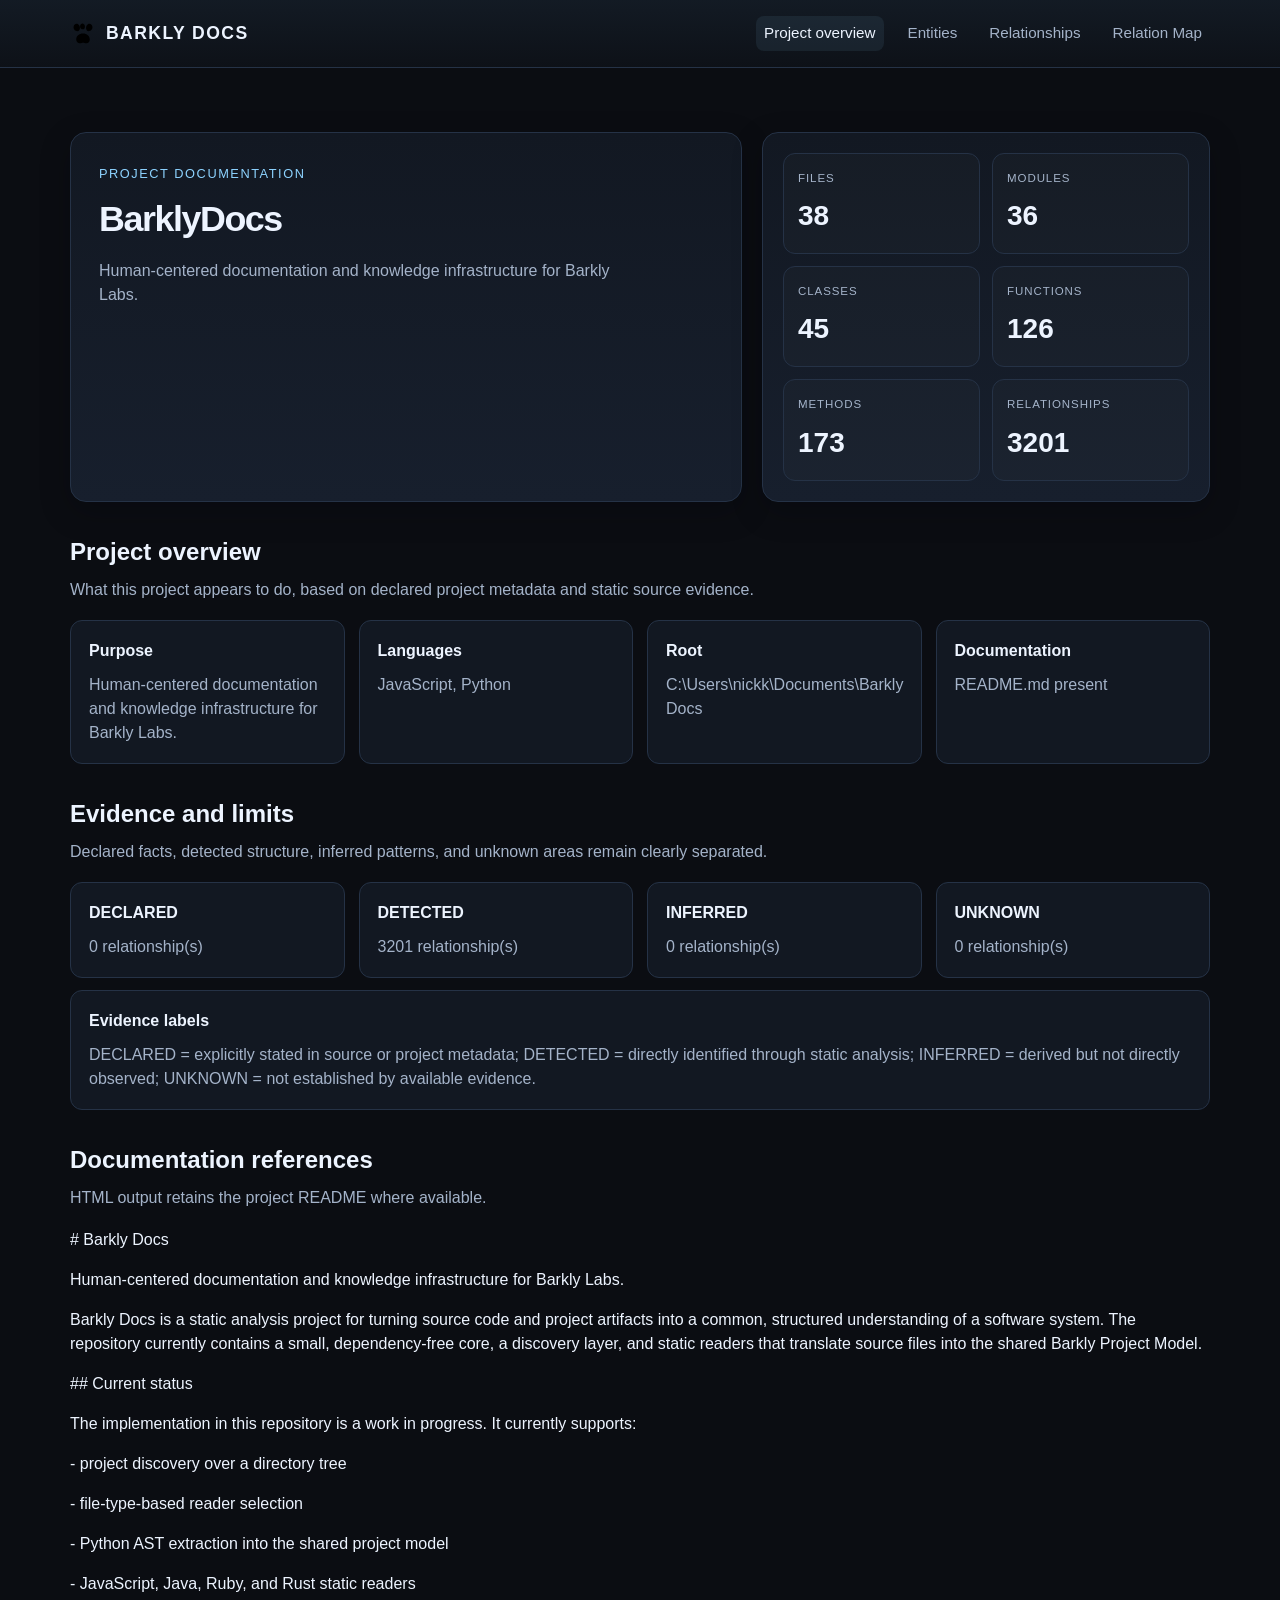
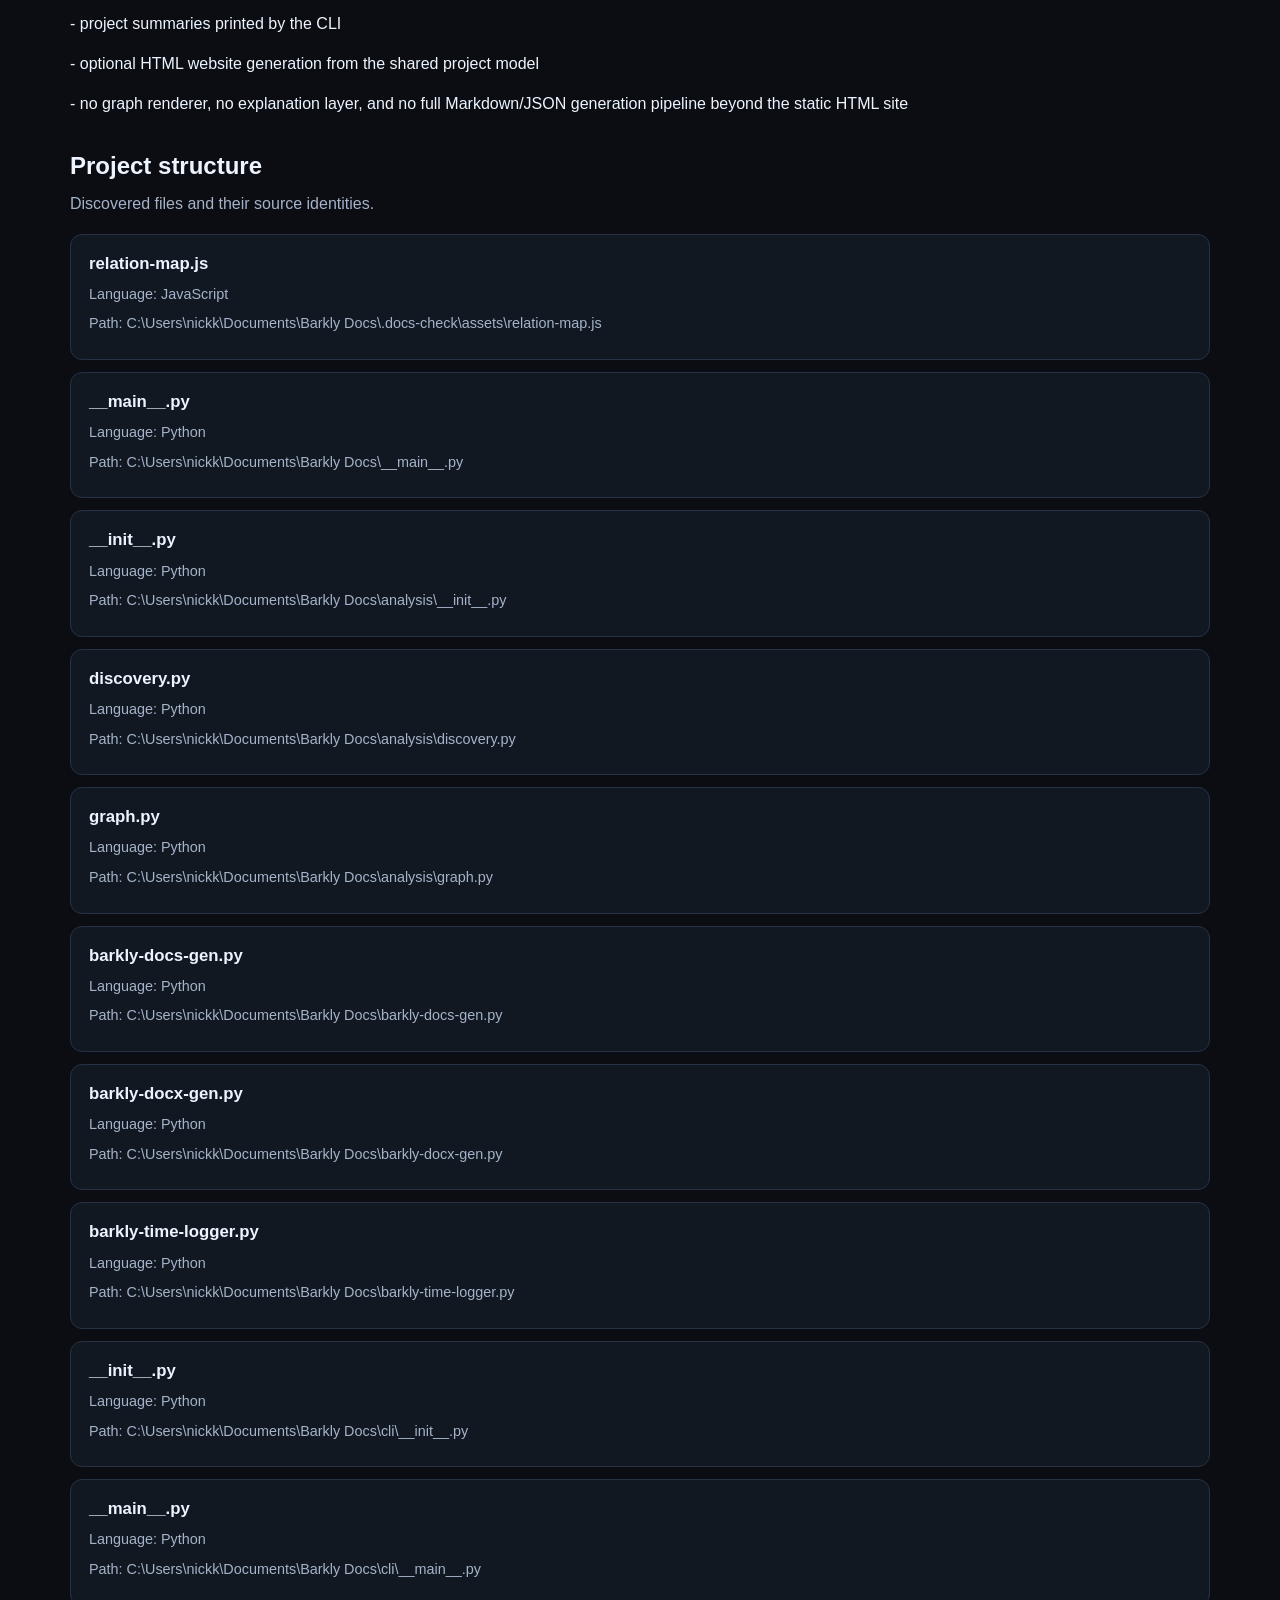
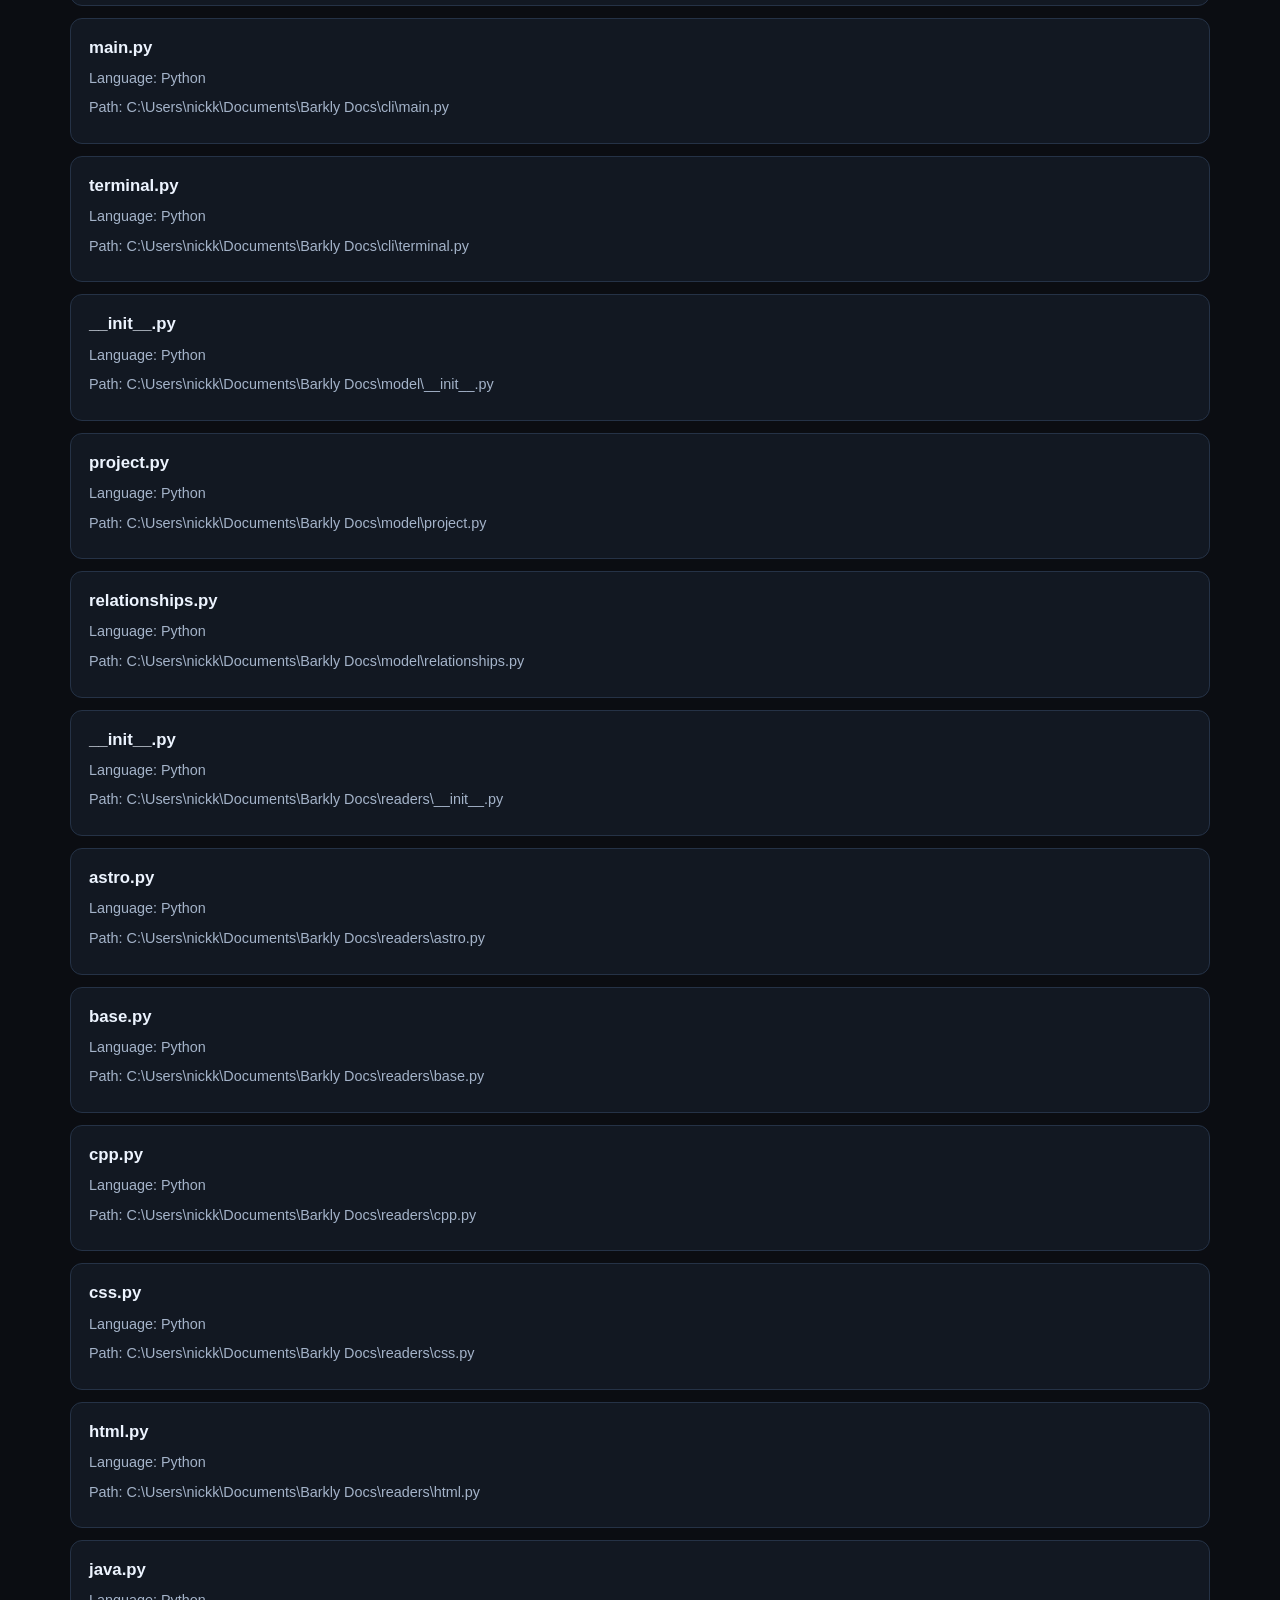
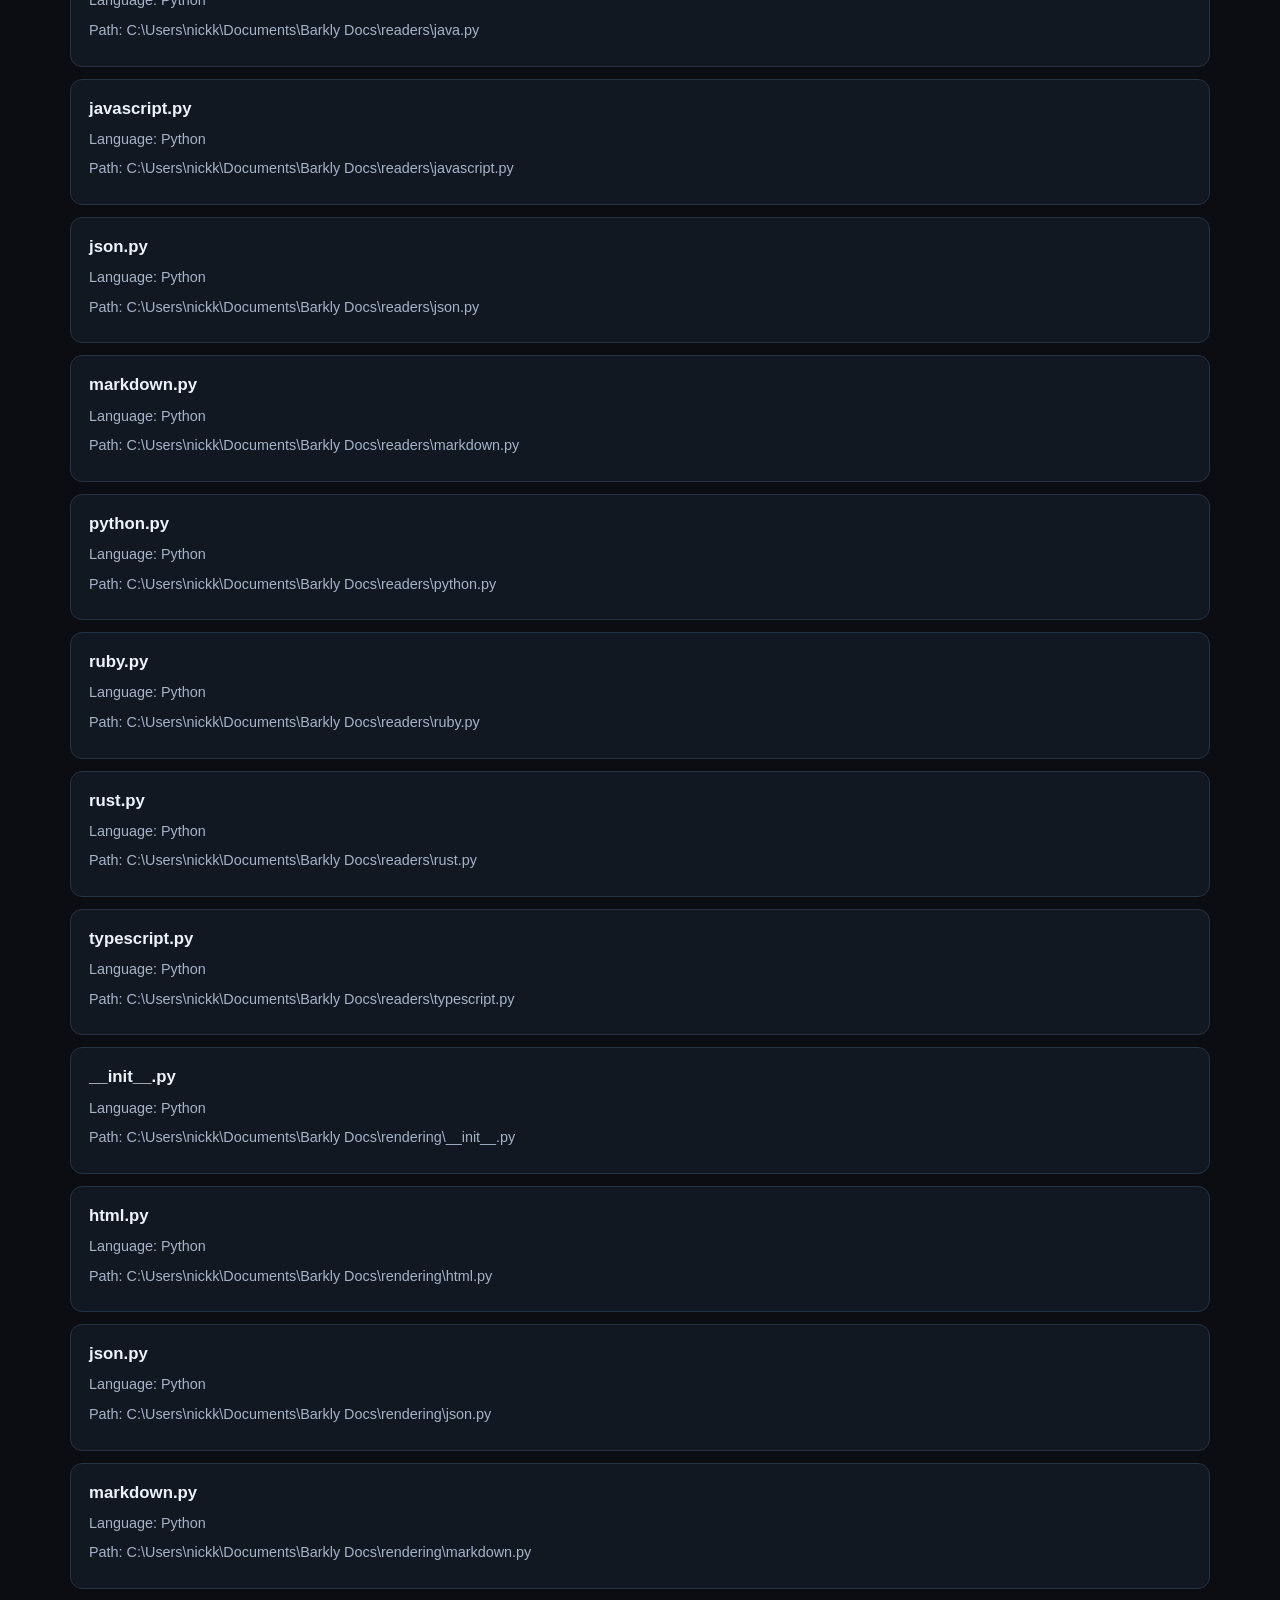
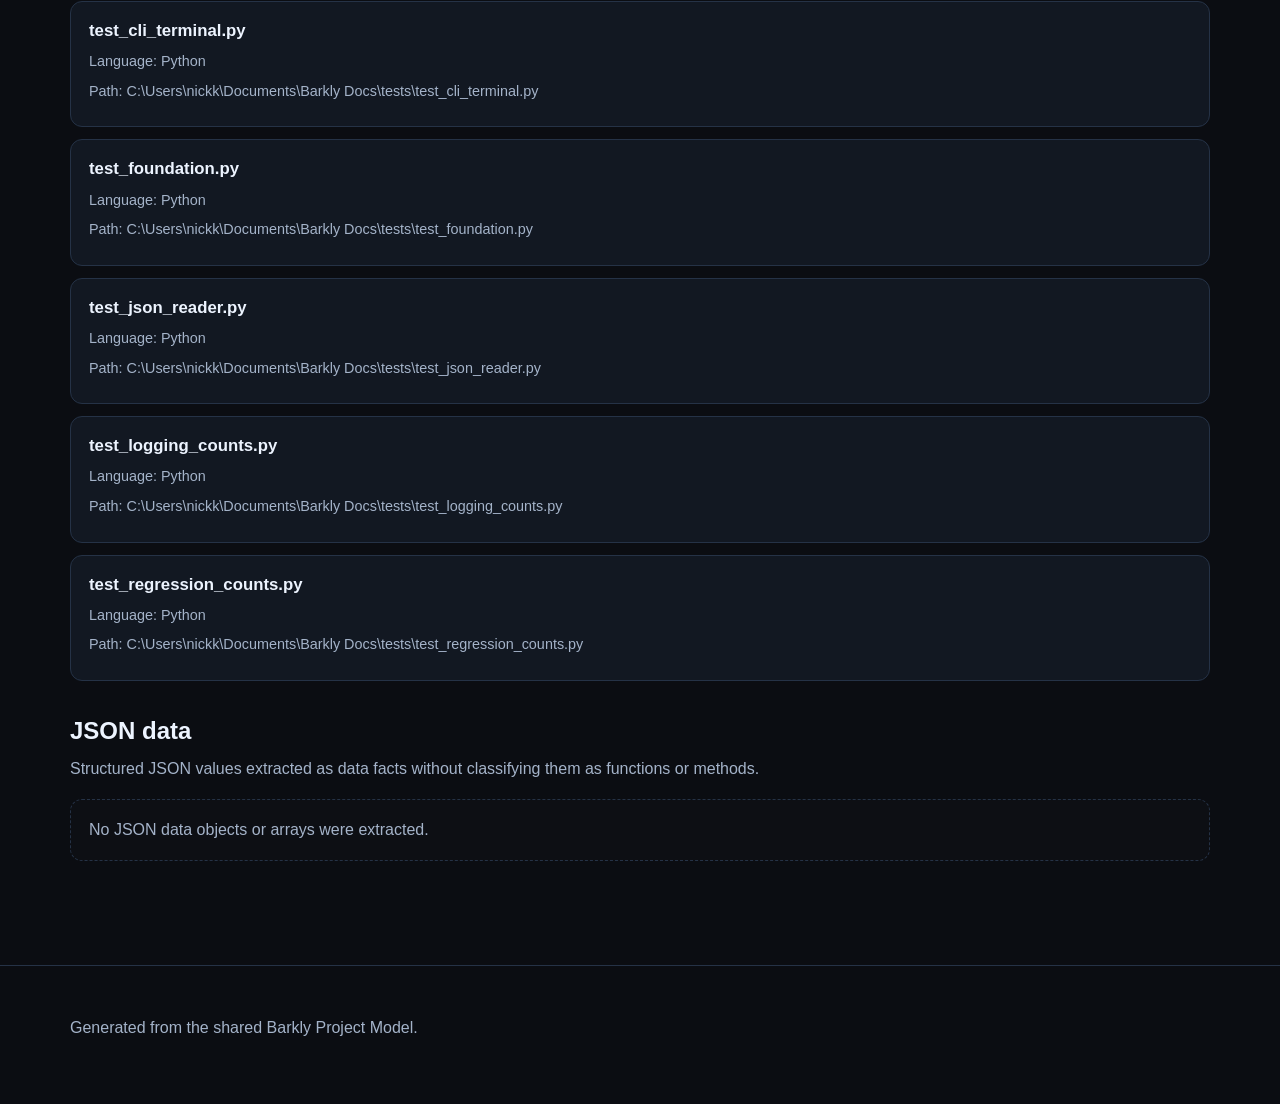
==== tmp-docs-site/index.html @ a5d4f206 "added basic web" ====
<!DOCTYPE html>
<html lang="en">
<head>
  <meta charset="utf-8" />
  <meta name="viewport" content="width=device-width, initial-scale=1" />
  <title>BarklyDocs — Barkly Docs</title>
  <meta name="description" content="Barkly Docs project overview and evidence-based documentation." />
  <link rel="stylesheet" href="assets/site.css" />
</head>
<body>
  <a class="skip-link" href="#main-content">Skip to main content</a>
  <header class="site-header">
    <div class="container">
      <div class="brand"><span class="paw">
<svg viewBox="0 0 100 100" aria-hidden="true">
  <path d="
    M30 43
    C19 43 12 35 14 25
    C16 16 24 12 31 16
    C38 20 40 31 37 37
    C35 41 33 43 30 43

    M70 43
    C81 43 88 35 86 25
    C84 16 76 12 69 16
    C62 20 60 31 63 37
    C65 41 67 43 70 43

    M50 36
    C42 36 37 29 39 22
    C41 15 47 12 52 15
    C58 18 59 26 56 32
    C55 35 53 36 50 36

    M50 52
    C35 52 24 62 24 75
    C24 87 34 92 45 88
    C49 87 52 87 56 88
    C67 92 76 87 76 75
    C76 62 65 52 50 52
  "/>
</svg>
</span> Barkly Docs</div>
      <nav class="site-nav" aria-label="Main navigation"><a class="active" href="index.html">Project overview</a><a class="" href="entities.html">Entities</a><a class="" href="relationships.html">Relationships</a><a class="" href="relation-map.html">Relation Map</a></nav>
    </div>
  </header>
  <main id="main-content" class="container">
    <section class="hero"><div class="card hero-main"><div class="kicker">Project documentation</div><h1>BarklyDocs</h1><p>Human-centered documentation and knowledge infrastructure for Barkly Labs.</p></div><div class="card metrics"><div class="metric"><span class="metric-label">Files</span><span class="metric-value">38</span></div><div class="metric"><span class="metric-label">Modules</span><span class="metric-value">36</span></div><div class="metric"><span class="metric-label">Classes</span><span class="metric-value">45</span></div><div class="metric"><span class="metric-label">Functions</span><span class="metric-value">126</span></div><div class="metric"><span class="metric-label">Methods</span><span class="metric-value">173</span></div><div class="metric"><span class="metric-label">Relationships</span><span class="metric-value">3201</span></div></div></section><div class="section"><h2>Project overview</h2><div class="section-subtitle">What this project appears to do, based on declared project metadata and static source evidence.</div><div class="grid"><div class="tile"><h3>Purpose</h3><p>Human-centered documentation and knowledge infrastructure for Barkly Labs.</p></div><div class="tile"><h3>Languages</h3><p>JavaScript, Python</p></div><div class="tile"><h3>Root</h3><p>C:\Users\nickk\Documents\Barkly Docs</p></div><div class="tile"><h3>Documentation</h3><p>README.md present</p></div></div></div><div class="section"><h2>Evidence and limits</h2><div class="section-subtitle">Declared facts, detected structure, inferred patterns, and unknown areas remain clearly separated.</div><div class="grid"><div class="tile"><h3>DECLARED</h3><p>0 relationship(s)</p></div><div class="tile"><h3>DETECTED</h3><p>3201 relationship(s)</p></div><div class="tile"><h3>INFERRED</h3><p>0 relationship(s)</p></div><div class="tile"><h3>UNKNOWN</h3><p>0 relationship(s)</p></div></div><div class="tile" style="margin-top:12px;"><h3>Evidence labels</h3><p>DECLARED = explicitly stated in source or project metadata; DETECTED = directly identified through static analysis; INFERRED = derived but not directly observed; UNKNOWN = not established by available evidence.</p></div></div><div class="section"><h2>Documentation references</h2><div class="section-subtitle">HTML output retains the project README where available.</div><p># Barkly Docs</p><p>Human-centered documentation and knowledge infrastructure for Barkly Labs.</p><p>Barkly Docs is a static analysis project for turning source code and project artifacts into a common, structured understanding of a software system. The repository currently contains a small, dependency-free core, a discovery layer, and static readers that translate source files into the shared Barkly Project Model.</p><p>## Current status</p><p>The implementation in this repository is a work in progress. It currently supports:</p><p>- project discovery over a directory tree</p><p>- file-type-based reader selection</p><p>- Python AST extraction into the shared project model</p><p>- JavaScript, Java, Ruby, and Rust static readers</p><p>- project summaries printed by the CLI</p><p>- optional HTML website generation from the shared project model</p><p>- no graph renderer, no explanation layer, and no full Markdown/JSON generation pipeline beyond the static HTML site</p></div><div class="section"><h2>Project structure</h2><div class="section-subtitle">Discovered files and their source identities.</div><div class="entity-list">
            <div class="entity-item">
              <h3>relation-map.js</h3>
              <div class="meta">Language: JavaScript</div>
              <div class="meta">Path: C:\Users\nickk\Documents\Barkly Docs\.docs-check\assets\relation-map.js</div>
            </div>
            
            <div class="entity-item">
              <h3>__main__.py</h3>
              <div class="meta">Language: Python</div>
              <div class="meta">Path: C:\Users\nickk\Documents\Barkly Docs\__main__.py</div>
            </div>
            
            <div class="entity-item">
              <h3>__init__.py</h3>
              <div class="meta">Language: Python</div>
              <div class="meta">Path: C:\Users\nickk\Documents\Barkly Docs\analysis\__init__.py</div>
            </div>
            
            <div class="entity-item">
              <h3>discovery.py</h3>
              <div class="meta">Language: Python</div>
              <div class="meta">Path: C:\Users\nickk\Documents\Barkly Docs\analysis\discovery.py</div>
            </div>
            
            <div class="entity-item">
              <h3>graph.py</h3>
              <div class="meta">Language: Python</div>
              <div class="meta">Path: C:\Users\nickk\Documents\Barkly Docs\analysis\graph.py</div>
            </div>
            
            <div class="entity-item">
              <h3>barkly-docs-gen.py</h3>
              <div class="meta">Language: Python</div>
              <div class="meta">Path: C:\Users\nickk\Documents\Barkly Docs\barkly-docs-gen.py</div>
            </div>
            
            <div class="entity-item">
              <h3>barkly-docx-gen.py</h3>
              <div class="meta">Language: Python</div>
              <div class="meta">Path: C:\Users\nickk\Documents\Barkly Docs\barkly-docx-gen.py</div>
            </div>
            
            <div class="entity-item">
              <h3>barkly-time-logger.py</h3>
              <div class="meta">Language: Python</div>
              <div class="meta">Path: C:\Users\nickk\Documents\Barkly Docs\barkly-time-logger.py</div>
            </div>
            
            <div class="entity-item">
              <h3>__init__.py</h3>
              <div class="meta">Language: Python</div>
              <div class="meta">Path: C:\Users\nickk\Documents\Barkly Docs\cli\__init__.py</div>
            </div>
            
            <div class="entity-item">
              <h3>__main__.py</h3>
              <div class="meta">Language: Python</div>
              <div class="meta">Path: C:\Users\nickk\Documents\Barkly Docs\cli\__main__.py</div>
            </div>
            
            <div class="entity-item">
              <h3>main.py</h3>
              <div class="meta">Language: Python</div>
              <div class="meta">Path: C:\Users\nickk\Documents\Barkly Docs\cli\main.py</div>
            </div>
            
            <div class="entity-item">
              <h3>terminal.py</h3>
              <div class="meta">Language: Python</div>
              <div class="meta">Path: C:\Users\nickk\Documents\Barkly Docs\cli\terminal.py</div>
            </div>
            
            <div class="entity-item">
              <h3>__init__.py</h3>
              <div class="meta">Language: Python</div>
              <div class="meta">Path: C:\Users\nickk\Documents\Barkly Docs\model\__init__.py</div>
            </div>
            
            <div class="entity-item">
              <h3>project.py</h3>
              <div class="meta">Language: Python</div>
              <div class="meta">Path: C:\Users\nickk\Documents\Barkly Docs\model\project.py</div>
            </div>
            
            <div class="entity-item">
              <h3>relationships.py</h3>
              <div class="meta">Language: Python</div>
              <div class="meta">Path: C:\Users\nickk\Documents\Barkly Docs\model\relationships.py</div>
            </div>
            
            <div class="entity-item">
              <h3>__init__.py</h3>
              <div class="meta">Language: Python</div>
              <div class="meta">Path: C:\Users\nickk\Documents\Barkly Docs\readers\__init__.py</div>
            </div>
            
            <div class="entity-item">
              <h3>astro.py</h3>
              <div class="meta">Language: Python</div>
              <div class="meta">Path: C:\Users\nickk\Documents\Barkly Docs\readers\astro.py</div>
            </div>
            
            <div class="entity-item">
              <h3>base.py</h3>
              <div class="meta">Language: Python</div>
              <div class="meta">Path: C:\Users\nickk\Documents\Barkly Docs\readers\base.py</div>
            </div>
            
            <div class="entity-item">
              <h3>cpp.py</h3>
              <div class="meta">Language: Python</div>
              <div class="meta">Path: C:\Users\nickk\Documents\Barkly Docs\readers\cpp.py</div>
            </div>
            
            <div class="entity-item">
              <h3>css.py</h3>
              <div class="meta">Language: Python</div>
              <div class="meta">Path: C:\Users\nickk\Documents\Barkly Docs\readers\css.py</div>
            </div>
            
            <div class="entity-item">
              <h3>html.py</h3>
              <div class="meta">Language: Python</div>
              <div class="meta">Path: C:\Users\nickk\Documents\Barkly Docs\readers\html.py</div>
            </div>
            
            <div class="entity-item">
              <h3>java.py</h3>
              <div class="meta">Language: Python</div>
              <div class="meta">Path: C:\Users\nickk\Documents\Barkly Docs\readers\java.py</div>
            </div>
            
            <div class="entity-item">
              <h3>javascript.py</h3>
              <div class="meta">Language: Python</div>
              <div class="meta">Path: C:\Users\nickk\Documents\Barkly Docs\readers\javascript.py</div>
            </div>
            
            <div class="entity-item">
              <h3>json.py</h3>
              <div class="meta">Language: Python</div>
              <div class="meta">Path: C:\Users\nickk\Documents\Barkly Docs\readers\json.py</div>
            </div>
            
            <div class="entity-item">
              <h3>markdown.py</h3>
              <div class="meta">Language: Python</div>
              <div class="meta">Path: C:\Users\nickk\Documents\Barkly Docs\readers\markdown.py</div>
            </div>
            
            <div class="entity-item">
              <h3>python.py</h3>
              <div class="meta">Language: Python</div>
              <div class="meta">Path: C:\Users\nickk\Documents\Barkly Docs\readers\python.py</div>
            </div>
            
            <div class="entity-item">
              <h3>ruby.py</h3>
              <div class="meta">Language: Python</div>
              <div class="meta">Path: C:\Users\nickk\Documents\Barkly Docs\readers\ruby.py</div>
            </div>
            
            <div class="entity-item">
              <h3>rust.py</h3>
              <div class="meta">Language: Python</div>
              <div class="meta">Path: C:\Users\nickk\Documents\Barkly Docs\readers\rust.py</div>
            </div>
            
            <div class="entity-item">
              <h3>typescript.py</h3>
              <div class="meta">Language: Python</div>
              <div class="meta">Path: C:\Users\nickk\Documents\Barkly Docs\readers\typescript.py</div>
            </div>
            
            <div class="entity-item">
              <h3>__init__.py</h3>
              <div class="meta">Language: Python</div>
              <div class="meta">Path: C:\Users\nickk\Documents\Barkly Docs\rendering\__init__.py</div>
            </div>
            
            <div class="entity-item">
              <h3>html.py</h3>
              <div class="meta">Language: Python</div>
              <div class="meta">Path: C:\Users\nickk\Documents\Barkly Docs\rendering\html.py</div>
            </div>
            
            <div class="entity-item">
              <h3>json.py</h3>
              <div class="meta">Language: Python</div>
              <div class="meta">Path: C:\Users\nickk\Documents\Barkly Docs\rendering\json.py</div>
            </div>
            
            <div class="entity-item">
              <h3>markdown.py</h3>
              <div class="meta">Language: Python</div>
              <div class="meta">Path: C:\Users\nickk\Documents\Barkly Docs\rendering\markdown.py</div>
            </div>
            
            <div class="entity-item">
              <h3>test_cli_terminal.py</h3>
              <div class="meta">Language: Python</div>
              <div class="meta">Path: C:\Users\nickk\Documents\Barkly Docs\tests\test_cli_terminal.py</div>
            </div>
            
            <div class="entity-item">
              <h3>test_foundation.py</h3>
              <div class="meta">Language: Python</div>
              <div class="meta">Path: C:\Users\nickk\Documents\Barkly Docs\tests\test_foundation.py</div>
            </div>
            
            <div class="entity-item">
              <h3>test_json_reader.py</h3>
              <div class="meta">Language: Python</div>
              <div class="meta">Path: C:\Users\nickk\Documents\Barkly Docs\tests\test_json_reader.py</div>
            </div>
            
            <div class="entity-item">
              <h3>test_logging_counts.py</h3>
              <div class="meta">Language: Python</div>
              <div class="meta">Path: C:\Users\nickk\Documents\Barkly Docs\tests\test_logging_counts.py</div>
            </div>
            
            <div class="entity-item">
              <h3>test_regression_counts.py</h3>
              <div class="meta">Language: Python</div>
              <div class="meta">Path: C:\Users\nickk\Documents\Barkly Docs\tests\test_regression_counts.py</div>
            </div>
            </div></div><div class="section"><h2>JSON data</h2><div class="section-subtitle">Structured JSON values extracted as data facts without classifying them as functions or methods.</div><div class="empty-state">No JSON data objects or arrays were extracted.</div></div>
  </main>
  <footer class="site-footer"><div class="container">Generated from the shared Barkly Project Model.</div></footer>
</body>
</html>
---- tmp-docs-site/assets/site.css ----
:root {
  --bg: #0b0d12;
  --panel: #121822;
  --panel-alt: #171f2d;
  --line: #253246;
  --text: #edf4ff;
  --muted: #a4b3c9;
  --accent: #8dd3ff;
  --success: #7af0b6;
  --warning: #ffd166;
  --danger: #ff7b8c;
  --shadow: rgba(1, 5, 10, 0.25);
}
* { box-sizing: border-box; }
html { scroll-behavior: smooth; }
body {
  margin: 0;
  font-family: "Segoe UI", Tahoma, Geneva, Verdana, sans-serif;
  background: var(--bg);
  color: var(--text);
  line-height: 1.5;
}
a { color: var(--accent); text-decoration: none; }
a:hover { text-decoration: underline; }
.skip-link {
  position: absolute;
  left: -9999px;
  top: auto;
}
.skip-link:focus {
  left: 16px;
  top: 16px;
  z-index: 40;
  background: var(--panel);
  border: 1px solid var(--line);
  color: var(--text);
  padding: 12px 14px;
  border-radius: 8px;
}
.container {
  max-width: 1180px;
  margin: 0 auto;
  padding: 32px 20px 64px;
}
header.site-header {
  background: linear-gradient(180deg, rgba(20, 28, 38, 0.95), rgba(14, 18, 25, 0.95));
  border-bottom: 1px solid var(--line);
  position: sticky;
  top: 0;
  z-index: 10;
}
header.site-header .container {
  display: flex;
  align-items: center;
  justify-content: space-between;
  gap: 20px;
  padding-top: 16px;
  padding-bottom: 16px;
}
.brand {
  font-size: 1.1rem;
  font-weight: 700;
  letter-spacing: 0.08em;
  text-transform: uppercase;
  display: flex;
  align-items: center;
  gap: 10px;
}
.paw { width: 26px; height: 26px; display: inline-block; vertical-align: middle; }
nav.site-nav { display: flex; gap: 16px; flex-wrap: wrap; }
nav.site-nav a {
  color: var(--muted);
  font-size: 0.95rem;
  padding: 6px 8px;
  border-radius: 8px;
}
nav.site-nav a:hover, nav.site-nav a:focus-visible {
  color: var(--text);
  text-decoration: none;
  outline: 2px solid var(--accent);
  outline-offset: 2px;
}
nav.site-nav a.active { color: var(--text); background: rgba(141, 211, 255, 0.08); }
.hero {
  display: grid;
  grid-template-columns: 1.5fr 1fr;
  gap: 20px;
  margin-top: 32px;
}
.card {
  background: linear-gradient(180deg, var(--panel), var(--panel-alt));
  border: 1px solid var(--line);
  border-radius: 16px;
  box-shadow: 0 10px 30px var(--shadow);
}
.hero-main { padding: 28px; }
.hero-main h1 {
  font-size: clamp(2rem, 2.8vw, 3rem);
  margin: 0 0 12px;
  letter-spacing: -0.04em;
}
.hero-main p {
  margin: 0;
  color: var(--muted);
  max-width: 60ch;
}
.kicker {
  display: inline-block;
  font-size: 0.8rem;
  letter-spacing: 0.12em;
  text-transform: uppercase;
  color: var(--accent);
  margin-bottom: 10px;
}
.metrics {
  display: grid;
  grid-template-columns: repeat(2, minmax(110px, 1fr));
  gap: 12px;
  padding: 20px;
}
.metric {
  padding: 16px 14px;
  border: 1px solid var(--line);
  border-radius: 12px;
  background: rgba(255,255,255,0.015);
}
.metric-label {
  display: block;
  color: var(--muted);
  font-size: 0.72rem;
  letter-spacing: 0.08em;
  text-transform: uppercase;
  margin-bottom: 8px;
}
.metric-value { font-size: 1.75rem; font-weight: 700; }
.section { margin-top: 32px; }
.section h2 { font-size: 1.5rem; margin: 0 0 8px; }
.section-subtitle { color: var(--muted); margin-bottom: 18px; }
.grid {
  display: grid;
  grid-template-columns: repeat(auto-fit, minmax(220px, 1fr));
  gap: 14px;
}
.tile {
  padding: 18px;
  border: 1px solid var(--line);
  border-radius: 12px;
  background: var(--panel);
}
.tile h3 { margin: 0 0 10px; font-size: 1rem; }
.tile p, .tile ul { margin: 0; color: var(--muted); }
.entity-list, .relationship-list { display: grid; gap: 12px; }
.entity-item, .relationship-item {
  padding: 16px 18px;
  border: 1px solid var(--line);
  border-radius: 12px;
  background: var(--panel);
}
.entity-item h3, .relationship-item h3 { margin: 0 0 8px; font-size: 1.05rem; }
.meta {
  color: var(--muted);
  font-size: 0.9rem;
  margin-bottom: 8px;
}
.badge {
  display: inline-block;
  margin-right: 8px;
  padding: 3px 8px;
  border-radius: 999px;
  border: 1px solid var(--line);
  font-size: 0.74rem;
  letter-spacing: 0.06em;
  text-transform: uppercase;
}
.badge.declared { background: rgba(122, 240, 182, 0.15); color: var(--success); }
.badge.detected { background: rgba(141, 211, 255, 0.15); color: var(--accent); }
.badge.inferred { background: rgba(255, 209, 102, 0.15); color: var(--warning); }
.badge.unknown { background: rgba(255, 123, 140, 0.15); color: var(--danger); }
.code {
  font-family: "Consolas", "SFMono-Regular", monospace;
  color: var(--text);
}
.muted { color: var(--muted); }
.empty-state {
  border: 1px dashed var(--line);
  border-radius: 12px;
  padding: 18px;
  color: var(--muted);
  background: rgba(255,255,255,0.01);
}
.site-footer {
  margin-top: 40px;
  color: var(--muted);
  border-top: 1px solid var(--line);
  padding-top: 18px;
}
@media (max-width: 760px) {
  .hero { grid-template-columns: 1fr; }
  header.site-header .container { align-items: flex-start; flex-direction: column; }
  nav.site-nav { width: 100%; }
}
@media (prefers-reduced-motion: reduce) {
  html { scroll-behavior: auto; }
  *, *::before, *::after { animation-duration: 0.01ms !important; transition-duration: 0.01ms !important; }
}

#relation-map-shell {
  display: grid;
  grid-template-columns: minmax(0, 2fr) minmax(260px, 360px);
  gap: 18px;
  margin-top: 24px;
}
#relation-map-panel,
#relation-map-details {
  background: var(--panel);
  border: 1px solid var(--line);
  border-radius: 16px;
  overflow: hidden;
}
#relation-map-panel {
  min-height: 560px;
  position: relative;
}
#relation-map-canvas {
  width: 100%;
  height: 560px;
  display: block;
  background:
    linear-gradient(rgba(255,255,255,0.015), rgba(255,255,255,0.015)),
    radial-gradient(circle at top, rgba(141,211,255,0.08), transparent 60%);
}
#relation-map-details {
  padding: 18px;
}
.graph-tools {
  display: flex;
  flex-wrap: wrap;
  gap: 10px;
  padding: 12px 14px;
  border-bottom: 1px solid var(--line);
  background: rgba(255,255,255,0.02);
}
.graph-tools input[type="search"] {
  flex: 1 1 220px;
  background: rgba(255,255,255,0.03);
  border: 1px solid var(--line);
  border-radius: 999px;
  color: var(--text);
  padding: 10px 14px;
}
.graph-tools button {
  background: rgba(141, 211, 255, 0.12);
  color: var(--text);
  border: 1px solid var(--line);
  border-radius: 999px;
  padding: 8px 12px;
  cursor: pointer;
}
.graph-filters {
  display: flex;
  flex-wrap: wrap;
  gap: 8px;
  margin-top: 12px;
}
.filter-chip {
  display: inline-flex;
  align-items: center;
  gap: 8px;
  font-size: 0.82rem;
  border: 1px solid var(--line);
  border-radius: 999px;
  padding: 6px 10px;
  color: var(--muted);
}
.filter-chip input {
  accent-color: var(--accent);
}
.legend-grid {
  display: grid;
  grid-template-columns: repeat(auto-fit, minmax(150px, 1fr));
  gap: 10px;
  margin-top: 18px;
}
.legend-item {
  border: 1px solid var(--line);
  border-radius: 12px;
  padding: 10px 12px;
  background: rgba(255,255,255,0.015);
}
.legend-swatch {
  display: inline-block;
  width: 10px;
  height: 10px;
  border-radius: 999px;
  margin-right: 8px;
}
.relationship-list {
  margin-top: 8px;
  display: grid;
  gap: 10px;
}
.relation-map-empty,
.relation-map-error {
  border: 1px dashed var(--line);
  border-radius: 12px;
  padding: 18px;
  color: var(--muted);
  background: rgba(255,255,255,0.01);
}
.relation-map-error {
  border-color: rgba(255, 123, 140, 0.4);
  color: var(--danger);
}
.node-label {
  font-size: 11px;
  fill: var(--text);
  pointer-events: none;
}
.edge-label {
  font-size: 10px;
  fill: var(--muted);
  pointer-events: none;
}
.graph-node {
  cursor: pointer;
}
.graph-node.selected .node-body {
  stroke: var(--accent);
  stroke-width: 2.5;
}
.graph-edge {
  stroke: var(--muted);
  stroke-width: 1.4;
  fill: none;
  cursor: pointer;
}
.graph-edge.selected {
  stroke: var(--accent);
  stroke-width: 2.2;
}
@media (max-width: 980px) {
  #relation-map-shell {
    grid-template-columns: 1fr;
  }
}
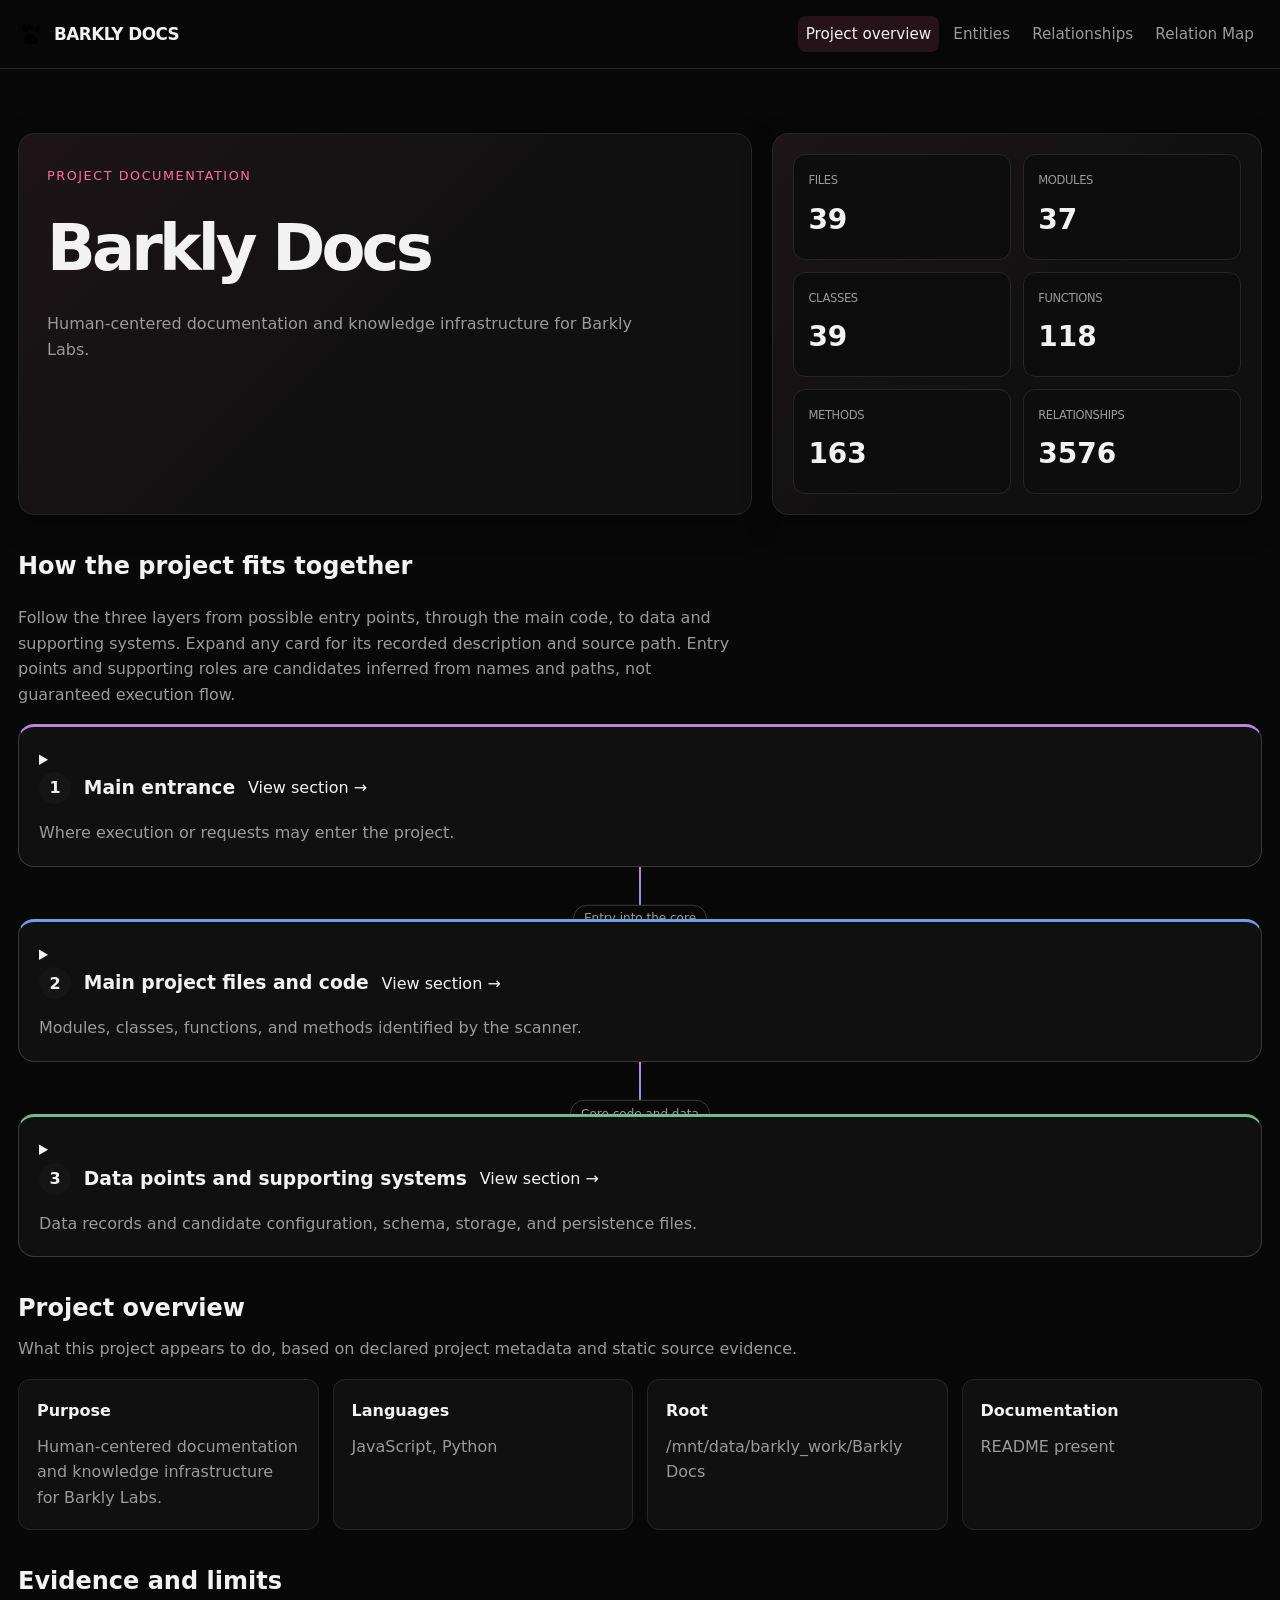
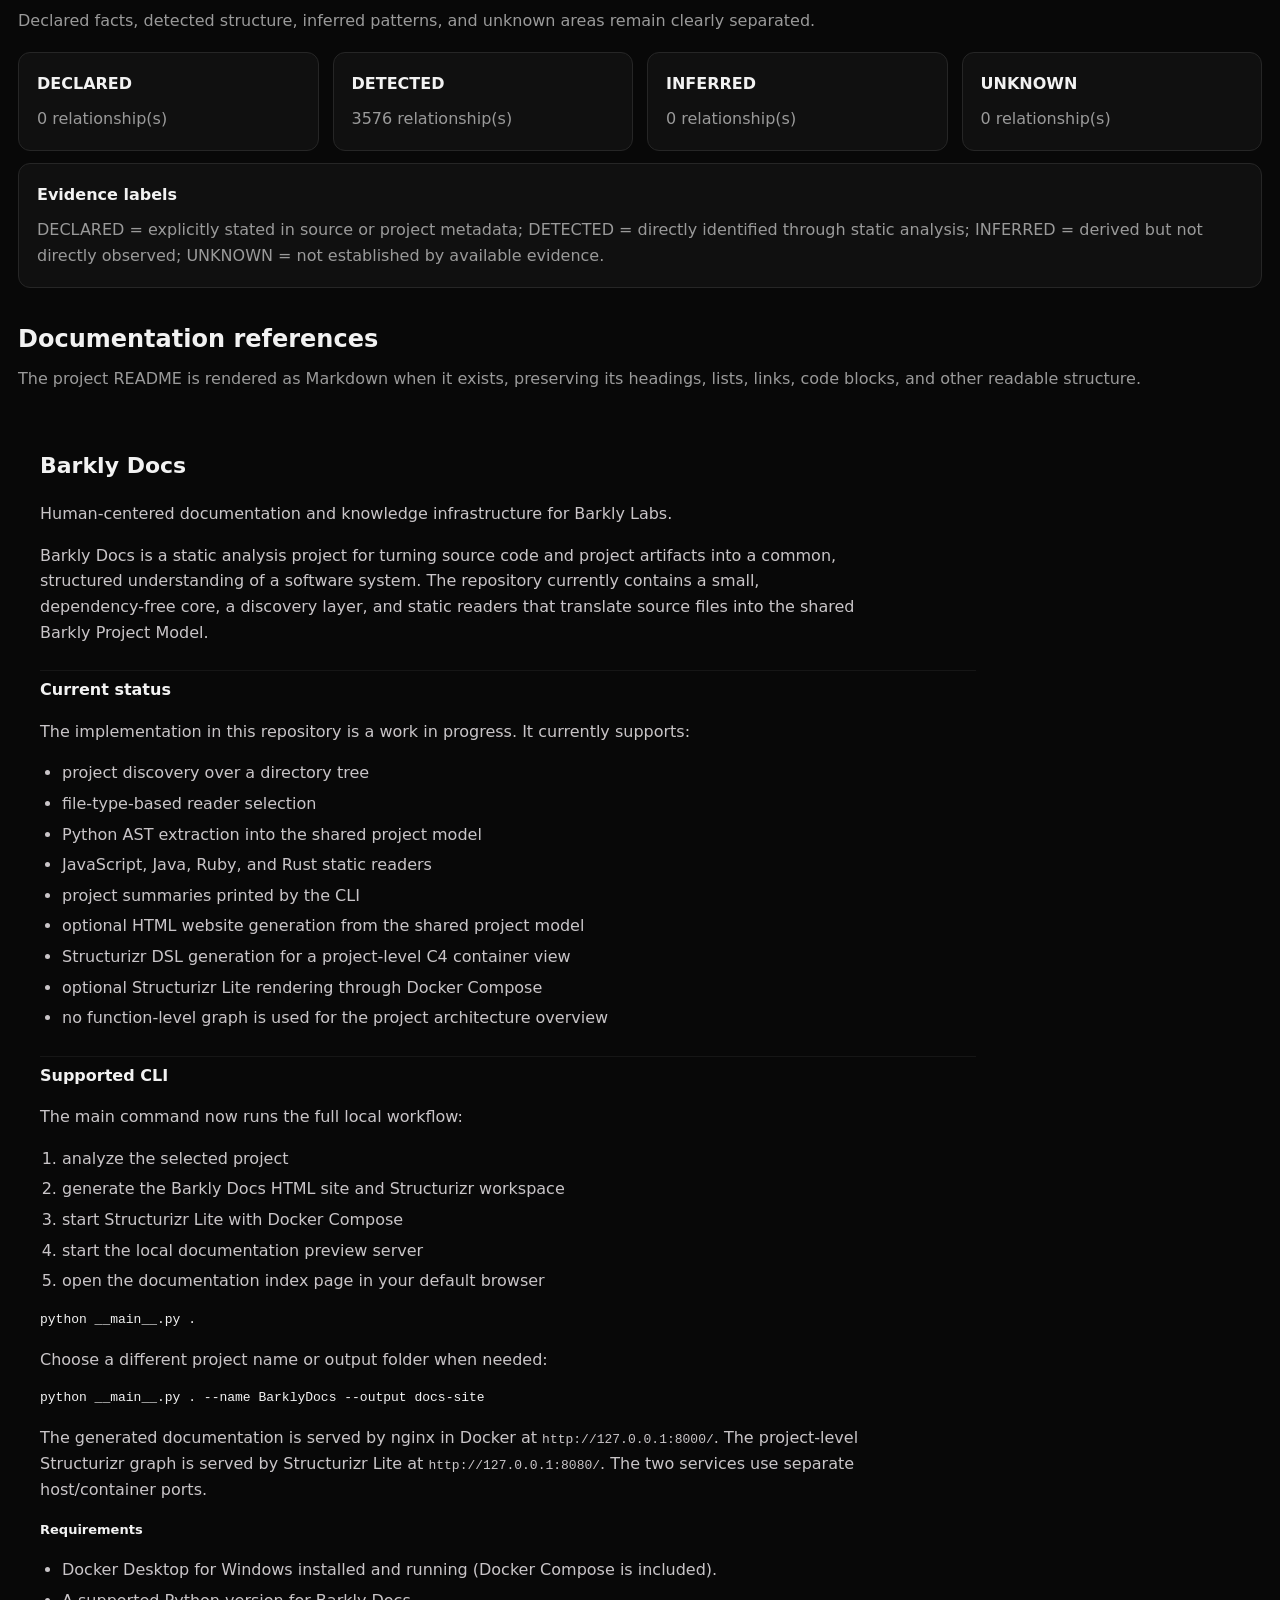
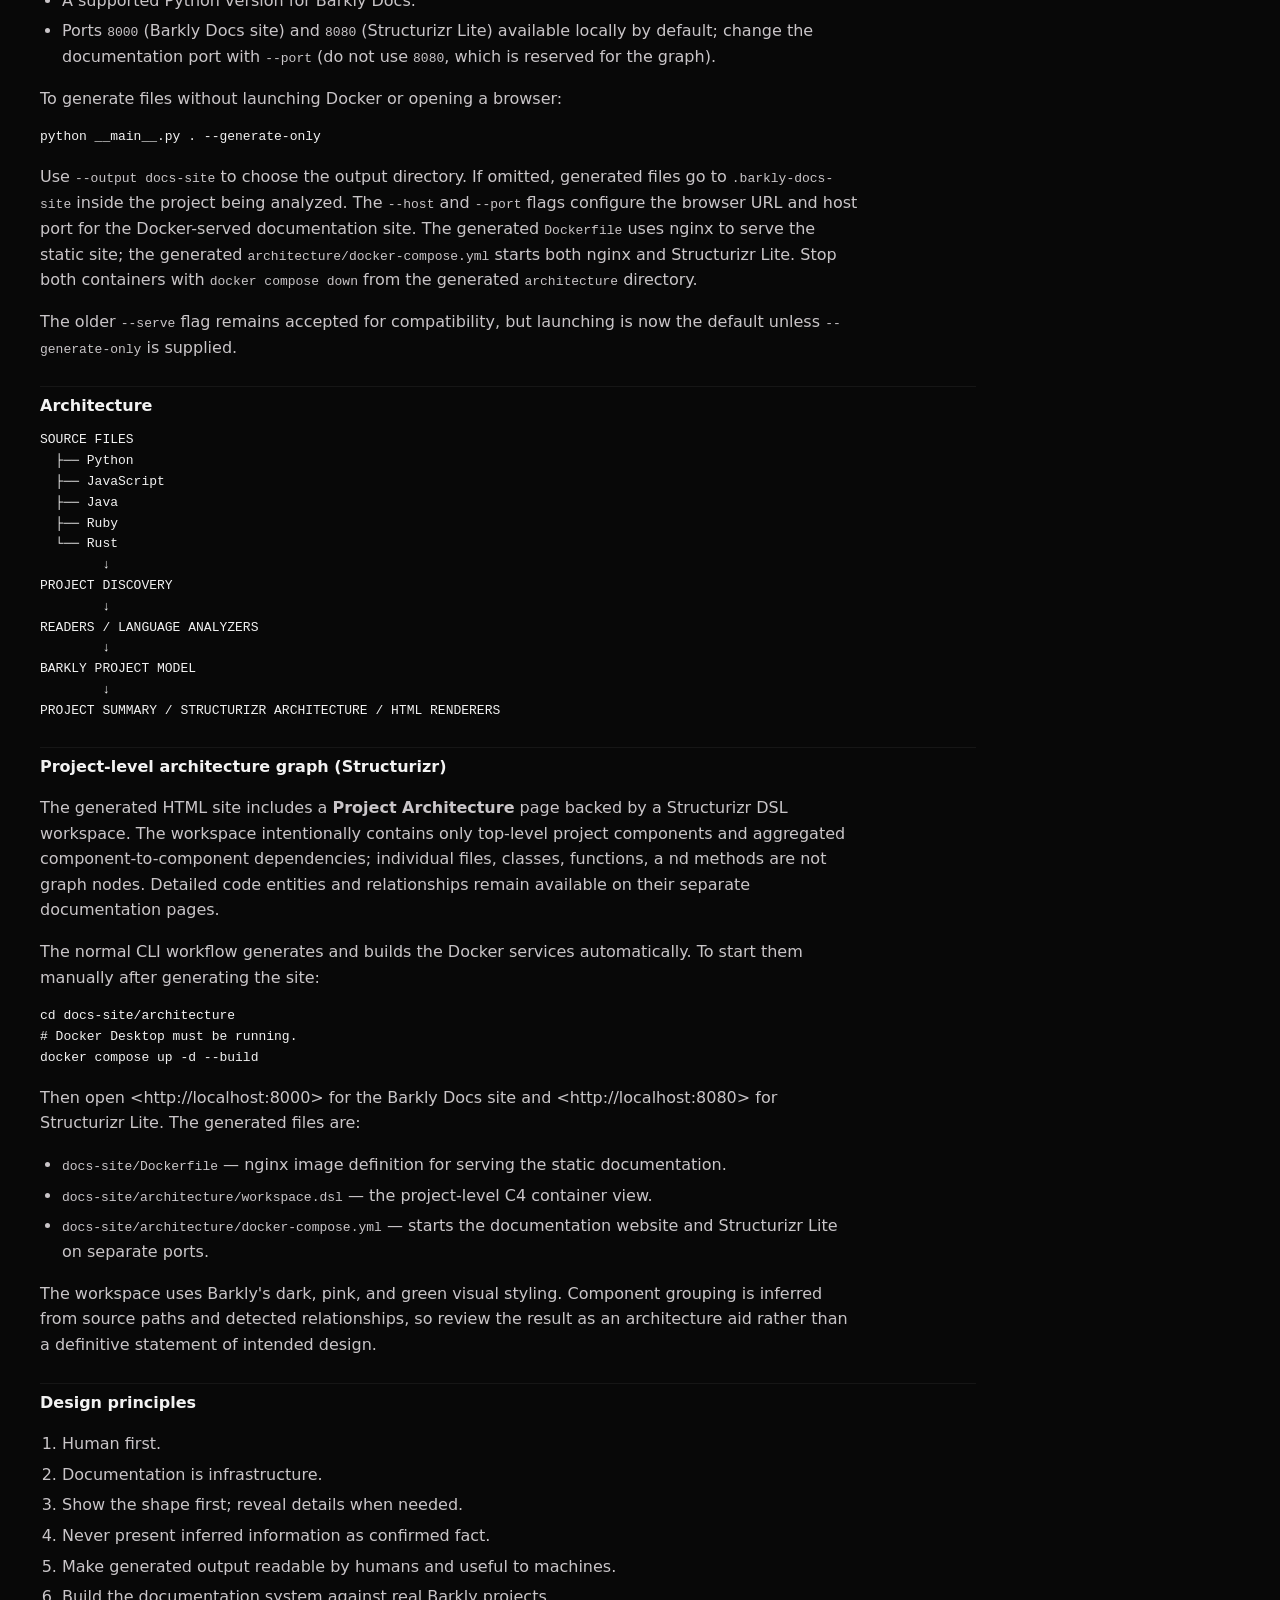
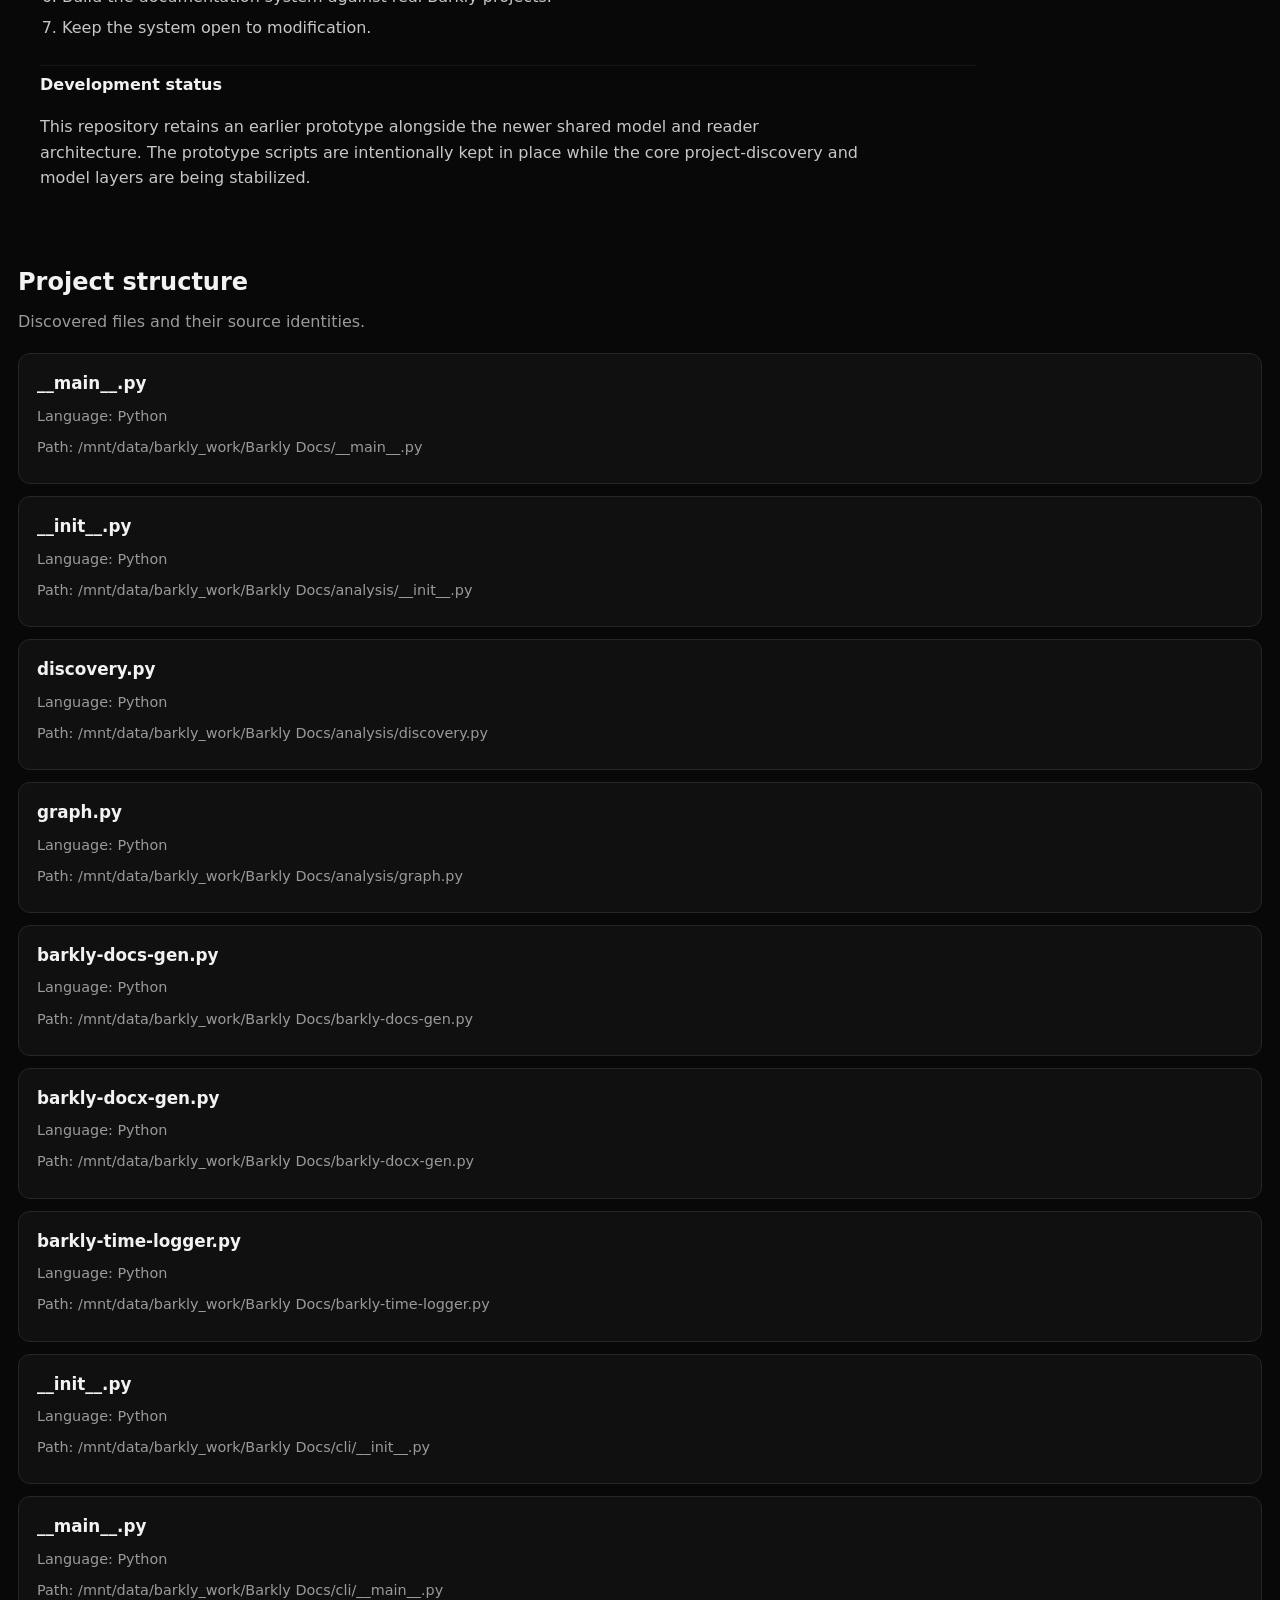
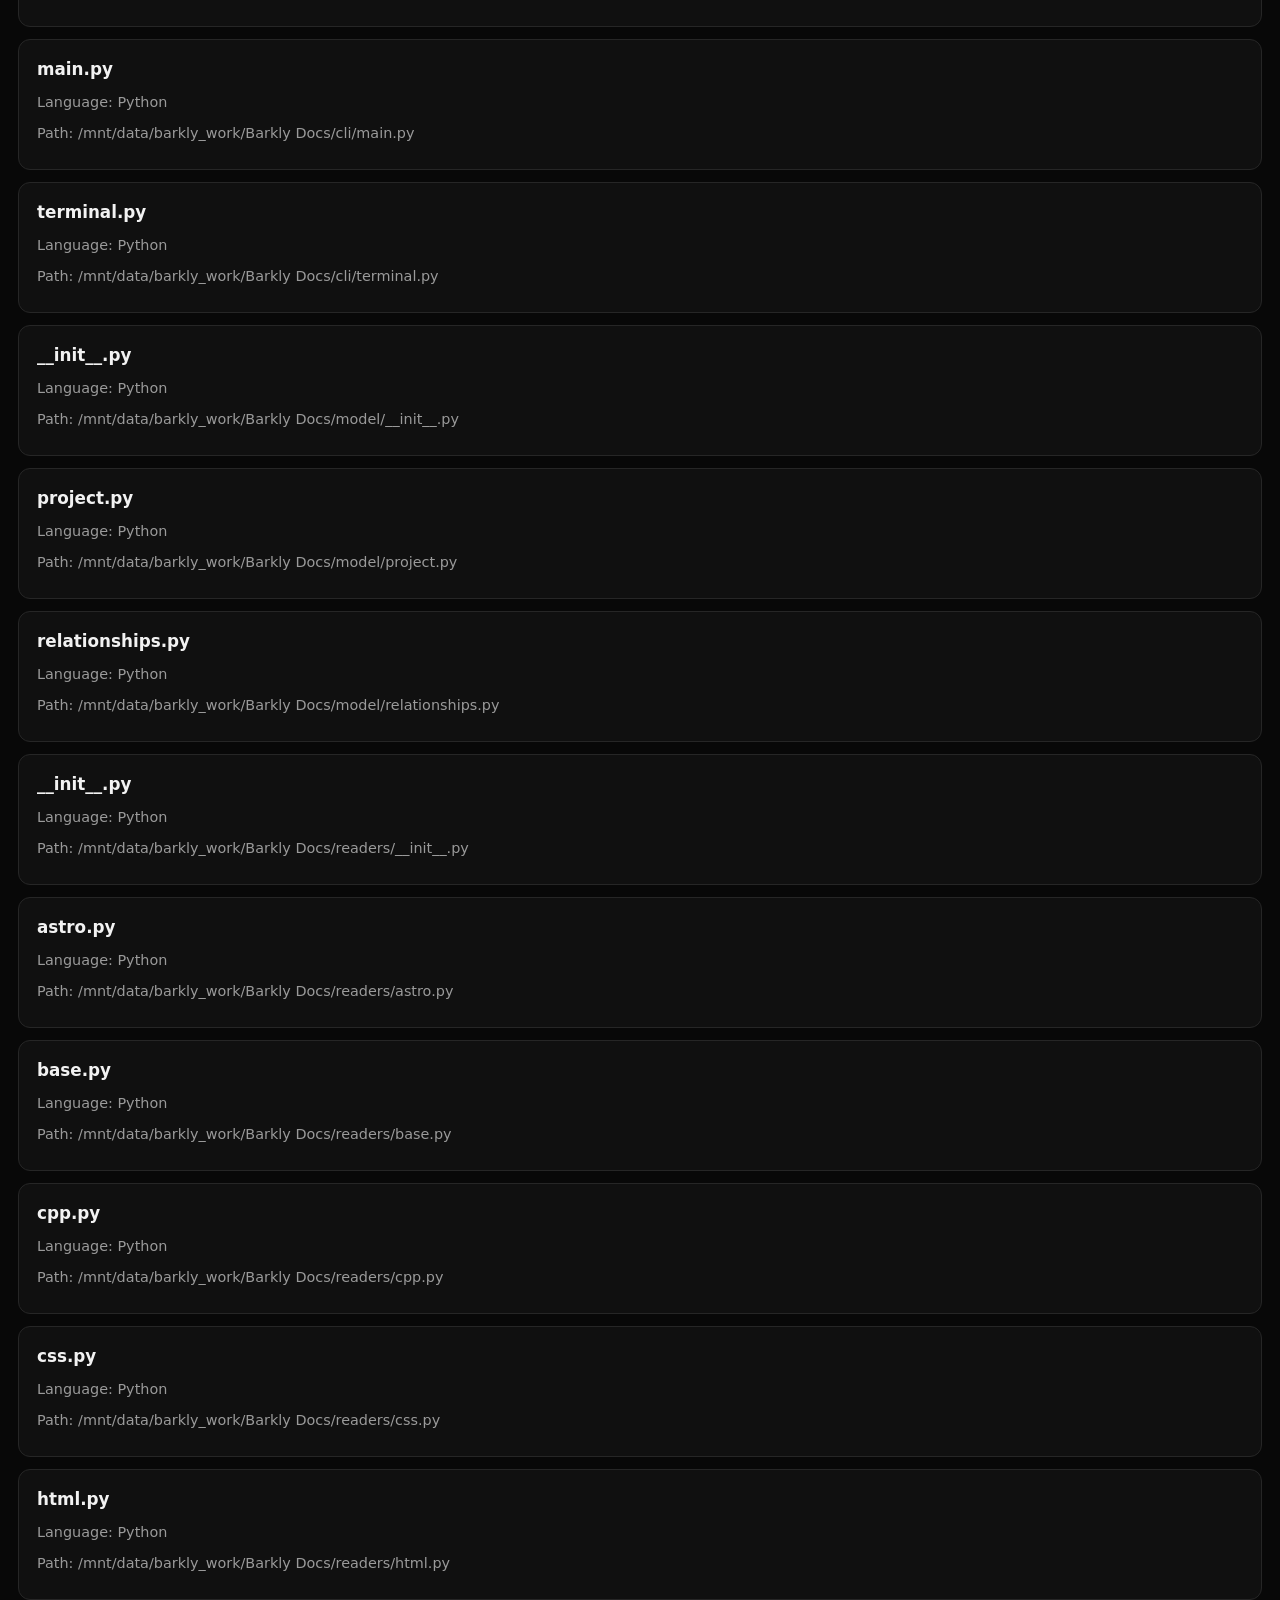
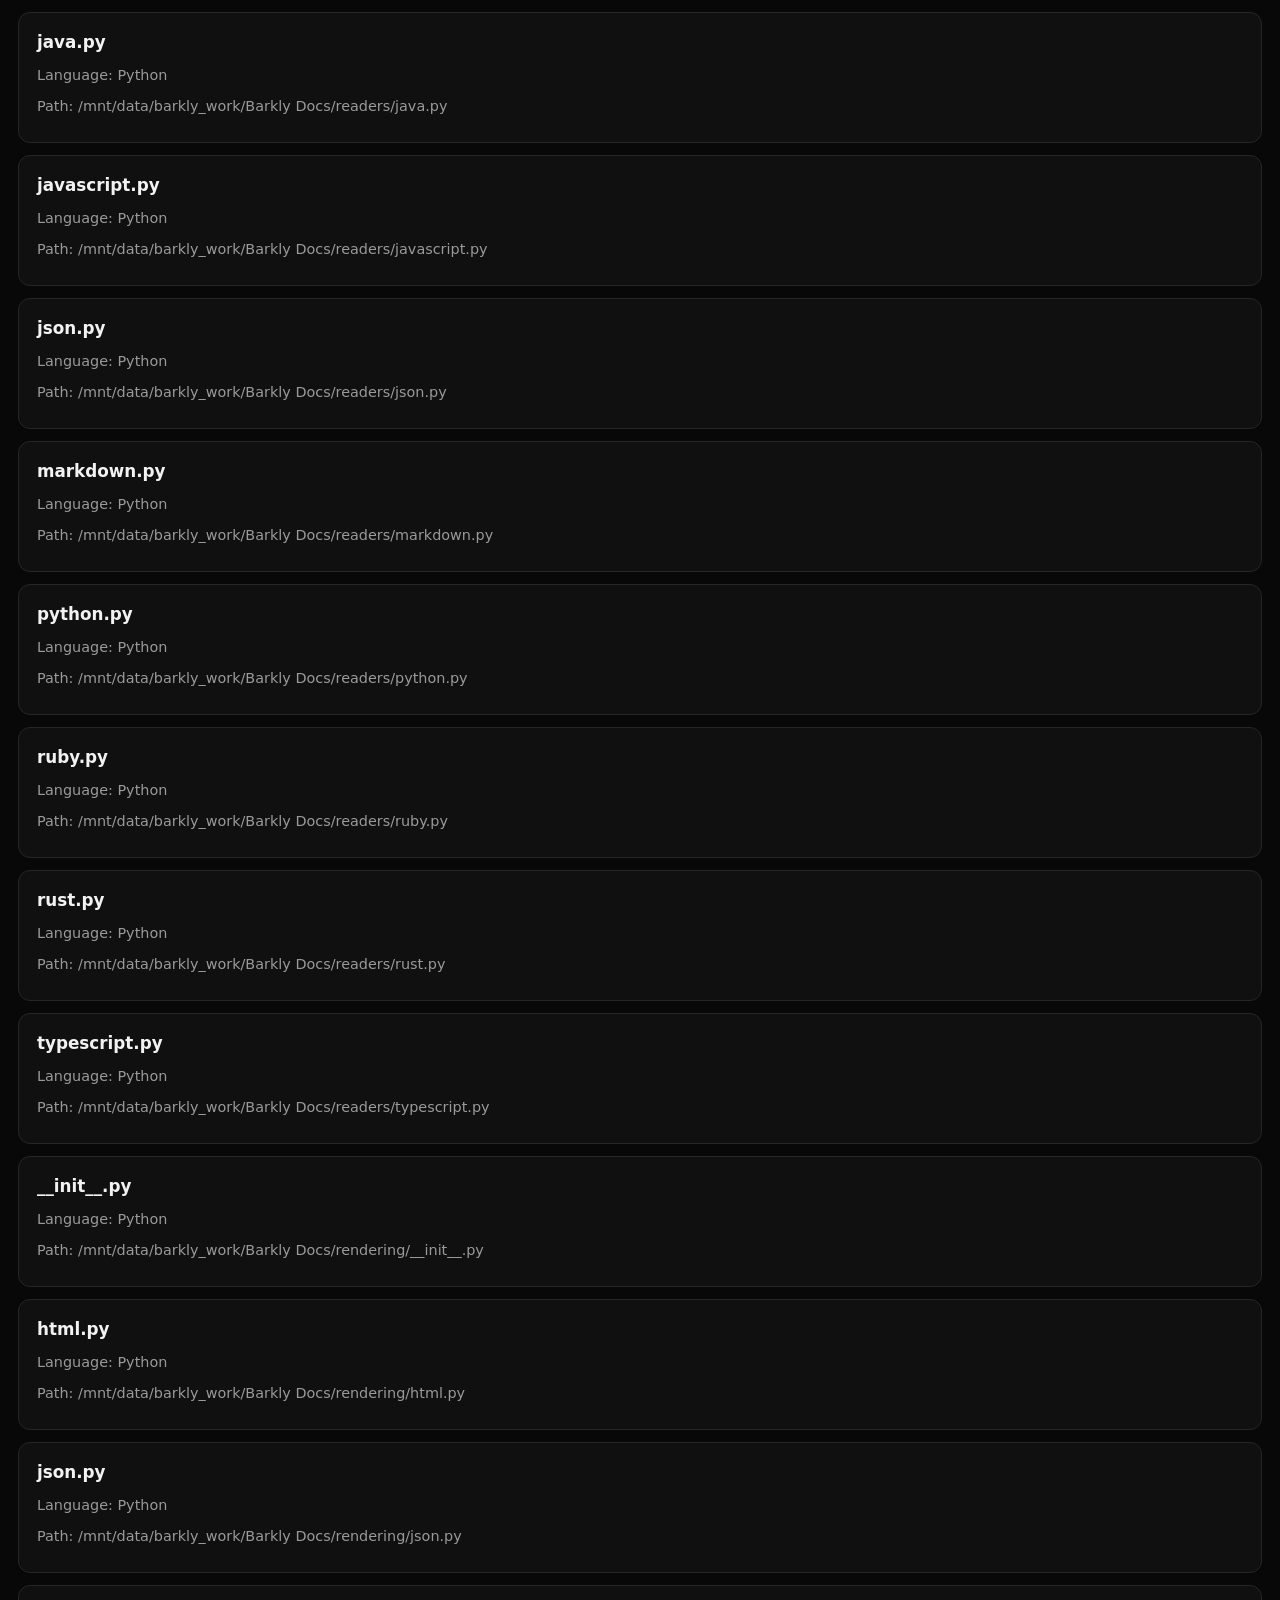
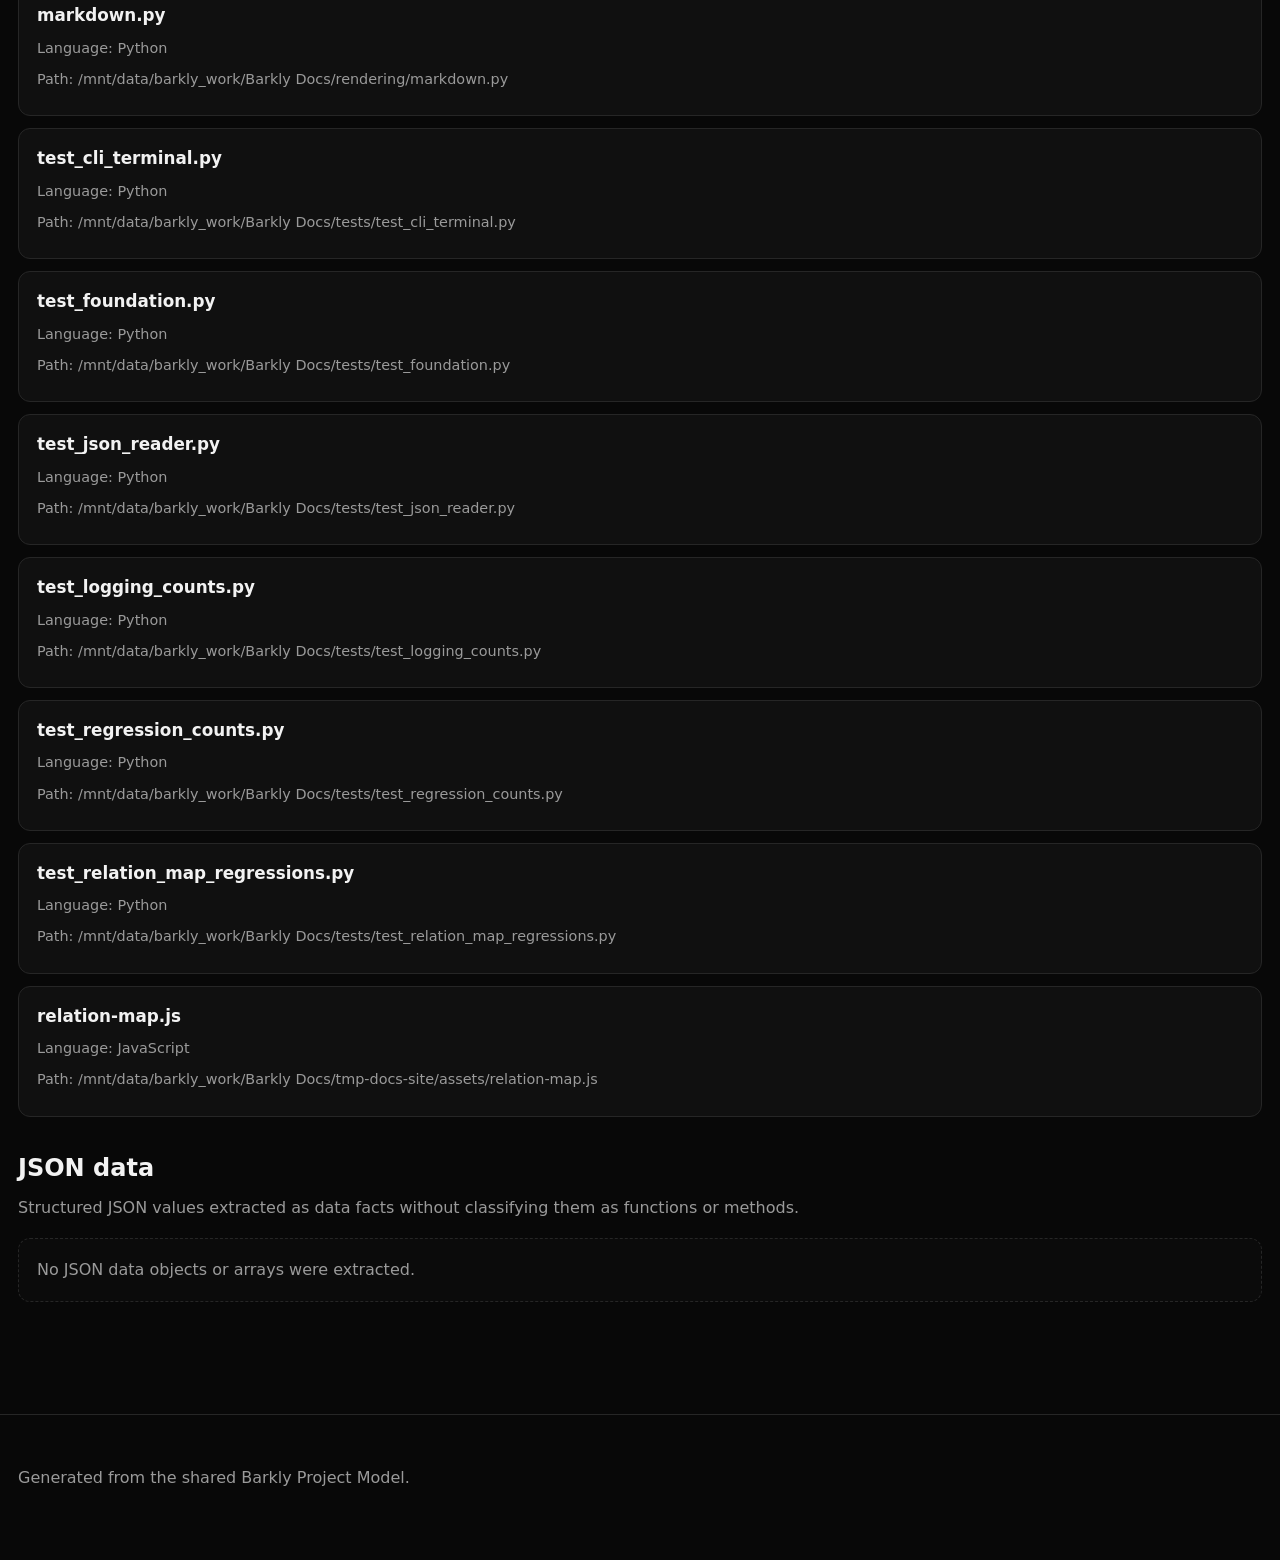
==== commit 12dc063f: "fied smol cards need to fix big readme section" ====
--- a/tmp-docs-site/index.html
+++ b/tmp-docs-site/index.html
@@ -3,7 +3,7 @@
 <head>
   <meta charset="utf-8" />
   <meta name="viewport" content="width=device-width, initial-scale=1" />
-  <title>BarklyDocs — Barkly Docs</title>
+  <title>Barkly Docs — Barkly Docs</title>
   <meta name="description" content="Barkly Docs project overview and evidence-based documentation." />
   <link rel="stylesheet" href="assets/site.css" />
 </head>
@@ -45,233 +45,343 @@
     </div>
   </header>
   <main id="main-content" class="container">
-    <section class="hero"><div class="card hero-main"><div class="kicker">Project documentation</div><h1>BarklyDocs</h1><p>Human-centered documentation and knowledge infrastructure for Barkly Labs.</p></div><div class="card metrics"><div class="metric"><span class="metric-label">Files</span><span class="metric-value">38</span></div><div class="metric"><span class="metric-label">Modules</span><span class="metric-value">36</span></div><div class="metric"><span class="metric-label">Classes</span><span class="metric-value">45</span></div><div class="metric"><span class="metric-label">Functions</span><span class="metric-value">126</span></div><div class="metric"><span class="metric-label">Methods</span><span class="metric-value">173</span></div><div class="metric"><span class="metric-label">Relationships</span><span class="metric-value">3201</span></div></div></section><div class="section"><h2>Project overview</h2><div class="section-subtitle">What this project appears to do, based on declared project metadata and static source evidence.</div><div class="grid"><div class="tile"><h3>Purpose</h3><p>Human-centered documentation and knowledge infrastructure for Barkly Labs.</p></div><div class="tile"><h3>Languages</h3><p>JavaScript, Python</p></div><div class="tile"><h3>Root</h3><p>C:\Users\nickk\Documents\Barkly Docs</p></div><div class="tile"><h3>Documentation</h3><p>README.md present</p></div></div></div><div class="section"><h2>Evidence and limits</h2><div class="section-subtitle">Declared facts, detected structure, inferred patterns, and unknown areas remain clearly separated.</div><div class="grid"><div class="tile"><h3>DECLARED</h3><p>0 relationship(s)</p></div><div class="tile"><h3>DETECTED</h3><p>3201 relationship(s)</p></div><div class="tile"><h3>INFERRED</h3><p>0 relationship(s)</p></div><div class="tile"><h3>UNKNOWN</h3><p>0 relationship(s)</p></div></div><div class="tile" style="margin-top:12px;"><h3>Evidence labels</h3><p>DECLARED = explicitly stated in source or project metadata; DETECTED = directly identified through static analysis; INFERRED = derived but not directly observed; UNKNOWN = not established by available evidence.</p></div></div><div class="section"><h2>Documentation references</h2><div class="section-subtitle">HTML output retains the project README where available.</div><p># Barkly Docs</p><p>Human-centered documentation and knowledge infrastructure for Barkly Labs.</p><p>Barkly Docs is a static analysis project for turning source code and project artifacts into a common, structured understanding of a software system. The repository currently contains a small, dependency-free core, a discovery layer, and static readers that translate source files into the shared Barkly Project Model.</p><p>## Current status</p><p>The implementation in this repository is a work in progress. It currently supports:</p><p>- project discovery over a directory tree</p><p>- file-type-based reader selection</p><p>- Python AST extraction into the shared project model</p><p>- JavaScript, Java, Ruby, and Rust static readers</p><p>- project summaries printed by the CLI</p><p>- optional HTML website generation from the shared project model</p><p>- no graph renderer, no explanation layer, and no full Markdown/JSON generation pipeline beyond the static HTML site</p></div><div class="section"><h2>Project structure</h2><div class="section-subtitle">Discovered files and their source identities.</div><div class="entity-list">
+    <section class="hero"><div class="card hero-main"><div class="kicker">Project documentation</div><h1>Barkly Docs</h1><p>Human-centered documentation and knowledge infrastructure for Barkly Labs.</p></div><div class="card metrics"><div class="metric"><span class="metric-label">Files</span><span class="metric-value">39</span></div><div class="metric"><span class="metric-label">Modules</span><span class="metric-value">37</span></div><div class="metric"><span class="metric-label">Classes</span><span class="metric-value">39</span></div><div class="metric"><span class="metric-label">Functions</span><span class="metric-value">118</span></div><div class="metric"><span class="metric-label">Methods</span><span class="metric-value">163</span></div><div class="metric"><span class="metric-label">Relationships</span><span class="metric-value">3576</span></div></div></section><section id="project-architecture-layers" class="architecture-flow"><style>#project-architecture-layers{margin:2rem 0}.architecture-flow-intro{max-width:70ch;color:var(--muted,#aaa)}.architecture-layer{position:relative;padding:1.25rem;margin:0 auto;width:100%;box-sizing:border-box;border:1px solid var(--border,#383838);border-radius:1rem;background:var(--panel,#101010)}.architecture-layer-1{border-top:3px solid #b985d6}.architecture-layer-2{border-top:3px solid #729ee8}.architecture-layer-3{border-top:3px solid #72b994}.architecture-layer-heading{display:flex;gap:.8rem;align-items:center;flex-wrap:wrap;margin-bottom:1rem}.architecture-layer-number{display:inline-grid;place-items:center;width:2rem;height:2rem;border-radius:50%;background:var(--panel-alt,#202020);font-weight:700}.architecture-layer-heading h3{margin:0}.architecture-layer-description{color:var(--muted,#aaa);margin:.4rem 0 1rem}.architecture-connector{height:3.25rem;display:flex;align-items:center;justify-content:center;position:relative}.architecture-connector:before{content:"";height:100%;width:2px;background:linear-gradient(to bottom,#b985d6,#729ee8)}.architecture-connector:nth-of-type(4):before{background:linear-gradient(to bottom,#729ee8,#72b994)}.architecture-connector span{position:absolute;bottom:0;transform:translateY(50%);background:var(--bg,#080808);border:1px solid var(--border,#383838);border-radius:999px;padding:.2rem .65rem;font-size:.75rem;color:var(--muted,#aaa)}.architecture-card-grid{display:grid;grid-template-columns:repeat(4,minmax(0,1fr));gap:.7rem}.architecture-item{margin:0!important;padding:0!important;min-width:0;min-height:112px;overflow:hidden;overflow-wrap:anywhere;border:1px solid var(--border,#383838);background:linear-gradient(180deg,rgba(255,255,255,.018),rgba(255,255,255,.006));}.architecture-item-summary{display:block;min-height:112px;padding:.7rem .75rem;cursor:pointer;list-style:none;box-sizing:border-box}.architecture-item-summary::-webkit-details-marker{display:none}.architecture-item-kind-row{height:22px;display:flex;align-items:flex-start}.architecture-item-kind{display:inline-flex;align-items:center;max-width:100%;font-size:.62rem;text-transform:uppercase;letter-spacing:.055em;line-height:1.2;color:#b9b5b8;border:1px solid #343434;background:#101010;border-radius:999px;padding:.22rem .45rem;white-space:nowrap;overflow:hidden;text-overflow:ellipsis}.architecture-item-main-row{display:grid;grid-template-columns:minmax(0,1fr) auto;gap:.55rem;align-items:end;min-height:58px}.architecture-item-name{display:block;min-width:0;color:var(--text,#f5f5f5);font-size:.78rem;line-height:1.35;font-weight:700;overflow-wrap:anywhere;word-break:normal}.architecture-expand{align-self:end;white-space:nowrap;color:#9b979a;font-size:.63rem}.architecture-item[open] .architecture-expand{font-size:0}.architecture-item[open] .architecture-expand:after{content:"Hide details ↑";font-size:.63rem}.architecture-item-details{padding:.7rem .75rem .8rem;border-top:1px solid #222;color:var(--muted,#aaa);font-size:.78rem;line-height:1.5}.architecture-path{font-size:.72rem;overflow-wrap:anywhere}.architecture-match-note{margin:.45rem 0 0;color:#7f7a7e;font-size:.68rem}.architecture-empty,.architecture-more{color:var(--muted,#aaa);font-size:.82rem}.architecture-subheading{margin:1.25rem 0 .75rem}@media(max-width:980px){.architecture-card-grid{grid-template-columns:repeat(3,minmax(0,1fr))}}@media(max-width:720px){.architecture-card-grid{grid-template-columns:repeat(2,minmax(0,1fr))}}@media(max-width:520px){.architecture-layer{padding:.85rem}.architecture-card-grid{grid-template-columns:1fr}}
+
+/* Human-centered architecture cards: closed by default, explicit controls,
+   and a clear click target without removing any underlying information. */
+.architecture-controls{
+  display:flex;align-items:center;gap:7px;flex-wrap:wrap;
+  margin:0 0 10px;padding:7px;
+  border:1px solid rgba(255,255,255,.055);border-radius:9px;
+  background:rgba(255,255,255,.012)
+}
+.architecture-control{
+  appearance:none;border:1px solid #303030;border-radius:999px;
+  padding:5px 9px;background:#111;color:#c8c4c7;
+  font:600 9px/1.2 "SFMono-Regular",Consolas,monospace;
+  cursor:pointer;transition:background .15s,border-color .15s,color .15s
+}
+.architecture-control:hover,.architecture-control:focus-visible{
+  color:#fff;border-color:rgba(255,107,157,.38);background:rgba(255,107,157,.08)
+}
+.architecture-control-hint{color:#777277;font-size:9px;margin-left:2px}
+.architecture-card{cursor:pointer}
+.architecture-card > summary{
+  position:relative;display:grid!important;grid-template-columns:minmax(0,1fr) auto;
+  grid-template-rows:auto auto;column-gap:8px;align-items:center;
+  list-style:none;cursor:pointer;user-select:none
+}
+.architecture-card > summary::-webkit-details-marker{display:none}
+.architecture-card > summary:after{display:none!important}
+.architecture-card-name{grid-column:1;grid-row:1;color:#f5f3f4}
+.architecture-card-meta{grid-column:1;grid-row:2;color:#8f8b8e}
+.architecture-card-action{
+  grid-column:2;grid-row:1 / span 2;align-self:center;white-space:nowrap;
+  color:#8f8b8e;font:600 8px/1.2 "SFMono-Regular",Consolas,monospace;
+  transition:color .15s
+}
+.architecture-card:hover .architecture-card-action{color:#ff86ad}
+.architecture-card[open] .architecture-card-action{font-size:0}
+.architecture-card[open] .architecture-card-action:after{content:"Hide details ↑";font-size:8px}
+.architecture-card[open] > summary{background:rgba(255,107,157,.025)}
+.architecture-card-details{animation:architecture-reveal .13s ease-out}
+@keyframes architecture-reveal{from{opacity:0;transform:translateY(-2px)}to{opacity:1;transform:translateY(0)}}
+@media(max-width:560px){
+ .architecture-controls{align-items:stretch}
+ .architecture-control-hint{flex-basis:100%;margin-top:1px}
+ .architecture-card > summary{grid-template-columns:minmax(0,1fr)}
+ .architecture-card-action{grid-column:1;grid-row:3;margin-top:4px}
+}
+
+
+/* Simple collapsible architecture cards — applies to all 3 layers. */
+.architecture-item { cursor: default; }
+.architecture-item > summary { cursor: pointer; user-select: none; }
+.architecture-item > summary:hover { background: rgba(255,255,255,.018); }
+.architecture-item > .architecture-item-details { display: none; }
+.architecture-item[open] > .architecture-item-details { display: block; }
+.architecture-item[open] { border-color: rgba(255,107,157,.28); }
+.architecture-item[open] > summary .architecture-expand { color: #ff86ad; }
+
+
+/* Human-centered README presentation */
+.readme-panel {
+  border: 1px solid rgba(255,255,255,.075);
+  border-radius: 14px;
+  background: linear-gradient(180deg, rgba(255,255,255,.025), rgba(255,255,255,.012));
+  overflow: hidden;
+}
+.readme-intro {
+  padding: 20px 22px 16px;
+  border-bottom: 1px solid rgba(255,255,255,.07);
+  background: linear-gradient(135deg, rgba(255,107,157,.06), transparent 55%);
+}
+.readme-kicker {
+  color: var(--accent);
+  font: 800 8px/1 "SFMono-Regular", Consolas, monospace;
+  letter-spacing: .16em;
+}
+.readme-intro h2 { margin: 7px 0 6px; font-size: 20px; letter-spacing: -.03em; }
+.readme-lead { max-width: 850px; margin: 0; color: var(--text-soft); line-height: 1.65; }
+.readme-content { padding: 20px 22px 24px; max-width: 980px; }
+.readme-content h1 { font-size: 22px; }
+.readme-content h2 { margin: 25px 0 9px; padding-top: 6px; font-size: 16px; border-top: 1px solid rgba(255,255,255,.055); }
+.readme-content h3 { margin: 18px 0 7px; font-size: 13px; }
+.readme-content p { max-width: 820px; color: #c9c5c8; }
+.readme-content ul, .readme-content ol { max-width: 820px; padding-left: 22px; }
+.readme-content li { margin: 5px 0; color: #c9c5c8; }
+.readme-content pre { margin: 12px 0 16px; }
+.readme-content blockquote { margin: 12px 0; padding: 8px 14px; border-left: 2px solid var(--accent); color: var(--muted); background: rgba(255,107,157,.035); }
+.readme-content hr { border: 0; border-top: 1px solid rgba(255,255,255,.07); margin: 20px 0; }
+.readme-content a { color: var(--accent-bright); }
+</style><h2>How the project fits together</h2><p class="architecture-flow-intro">Follow the three layers from possible entry points, through the main code, to data and supporting systems. Expand any card for its recorded description and source path. Entry points and supporting roles are candidates inferred from names and paths, not guaranteed execution flow.</p><details class="architecture-layer architecture-layer-1"><summary class="architecture-layer-summary"><span class="architecture-layer-heading"><span class="architecture-layer-number">1</span><h3>Main entrance</h3><span class="architecture-layer-toggle">View section →</span></span><span class="architecture-layer-description">Where execution or requests may enter the project.</span></summary><div class="architecture-card-grid"><details class="card architecture-item"><summary class="architecture-item-summary"><div class="architecture-item-kind-row"><span class="architecture-item-kind">Entry-point candidate</span></div><div class="architecture-item-main-row"><strong class="architecture-item-name">__main__.py</strong><span class="architecture-expand">View details →</span></div></summary><div class="architecture-item-details"><p>No description was recorded by the scanner.</p><p class="architecture-path"><strong>File:</strong> /mnt/data/barkly_work/Barkly Docs/__main__.py</p><p class="architecture-match-note">2 matching scan records were grouped into this card.</p></div></details><details class="card architecture-item"><summary class="architecture-item-summary"><div class="architecture-item-kind-row"><span class="architecture-item-kind">Entry-point candidate</span></div><div class="architecture-item-main-row"><strong class="architecture-item-name">main.py</strong><span class="architecture-expand">View details →</span></div></summary><div class="architecture-item-details"><p>No description was recorded by the scanner.</p><p class="architecture-path"><strong>File:</strong> /mnt/data/barkly_work/Barkly Docs/cli/main.py</p></div></details><details class="card architecture-item"><summary class="architecture-item-summary"><div class="architecture-item-kind-row"><span class="architecture-item-kind">Entry-point candidate</span></div><div class="architecture-item-main-row"><strong class="architecture-item-name">main</strong><span class="architecture-expand">View details →</span></div></summary><div class="architecture-item-details"><p>No description was recorded by the scanner.</p><p class="architecture-path"><strong>File:</strong> /mnt/data/barkly_work/Barkly Docs/barkly-docx-gen.py</p><p class="architecture-match-note">3 matching scan records were grouped into this card.</p></div></details></div></details><div class="architecture-connector" aria-hidden="true"><span>Entry into the core</span></div><details class="architecture-layer architecture-layer-2"><summary class="architecture-layer-summary"><span class="architecture-layer-heading"><span class="architecture-layer-number">2</span><h3>Main project files and code</h3><span class="architecture-layer-toggle">View section →</span></span><span class="architecture-layer-description">Modules, classes, functions, and methods identified by the scanner.</span></summary><div class="architecture-card-grid"><details class="card architecture-item"><summary class="architecture-item-summary"><div class="architecture-item-kind-row"><span class="architecture-item-kind">Module</span></div><div class="architecture-item-main-row"><strong class="architecture-item-name">__main__</strong><span class="architecture-expand">View details →</span></div></summary><div class="architecture-item-details"><p>No description was recorded by the scanner.</p><p class="architecture-path"><strong>File:</strong> /mnt/data/barkly_work/Barkly Docs/__main__.py</p><p class="architecture-match-note">2 matching scan records were grouped into this card.</p></div></details><details class="card architecture-item"><summary class="architecture-item-summary"><div class="architecture-item-kind-row"><span class="architecture-item-kind">Module</span></div><div class="architecture-item-main-row"><strong class="architecture-item-name">analysis</strong><span class="architecture-expand">View details →</span></div></summary><div class="architecture-item-details"><p>No description was recorded by the scanner.</p><p class="architecture-path"><strong>File:</strong> /mnt/data/barkly_work/Barkly Docs/analysis/__init__.py</p></div></details><details class="card architecture-item"><summary class="architecture-item-summary"><div class="architecture-item-kind-row"><span class="architecture-item-kind">Module</span></div><div class="architecture-item-main-row"><strong class="architecture-item-name">discovery</strong><span class="architecture-expand">View details →</span></div></summary><div class="architecture-item-details"><p>No description was recorded by the scanner.</p><p class="architecture-path"><strong>File:</strong> /mnt/data/barkly_work/Barkly Docs/analysis/discovery.py</p></div></details><details class="card architecture-item"><summary class="architecture-item-summary"><div class="architecture-item-kind-row"><span class="architecture-item-kind">Module</span></div><div class="architecture-item-main-row"><strong class="architecture-item-name">graph</strong><span class="architecture-expand">View details →</span></div></summary><div class="architecture-item-details"><p>No description was recorded by the scanner.</p><p class="architecture-path"><strong>File:</strong> /mnt/data/barkly_work/Barkly Docs/analysis/graph.py</p></div></details><details class="card architecture-item"><summary class="architecture-item-summary"><div class="architecture-item-kind-row"><span class="architecture-item-kind">Module</span></div><div class="architecture-item-main-row"><strong class="architecture-item-name">barkly-docx-gen</strong><span class="architecture-expand">View details →</span></div></summary><div class="architecture-item-details"><p>No description was recorded by the scanner.</p><p class="architecture-path"><strong>File:</strong> /mnt/data/barkly_work/Barkly Docs/barkly-docx-gen.py</p></div></details><details class="card architecture-item"><summary class="architecture-item-summary"><div class="architecture-item-kind-row"><span class="architecture-item-kind">Module</span></div><div class="architecture-item-main-row"><strong class="architecture-item-name">barkly-time-logger</strong><span class="architecture-expand">View details →</span></div></summary><div class="architecture-item-details"><p>No description was recorded by the scanner.</p><p class="architecture-path"><strong>File:</strong> /mnt/data/barkly_work/Barkly Docs/barkly-time-logger.py</p></div></details><details class="card architecture-item"><summary class="architecture-item-summary"><div class="architecture-item-kind-row"><span class="architecture-item-kind">Module</span></div><div class="architecture-item-main-row"><strong class="architecture-item-name">cli</strong><span class="architecture-expand">View details →</span></div></summary><div class="architecture-item-details"><p>No description was recorded by the scanner.</p><p class="architecture-path"><strong>File:</strong> /mnt/data/barkly_work/Barkly Docs/cli/__init__.py</p></div></details><details class="card architecture-item"><summary class="architecture-item-summary"><div class="architecture-item-kind-row"><span class="architecture-item-kind">Module</span></div><div class="architecture-item-main-row"><strong class="architecture-item-name">main</strong><span class="architecture-expand">View details →</span></div></summary><div class="architecture-item-details"><p>No description was recorded by the scanner.</p><p class="architecture-path"><strong>File:</strong> /mnt/data/barkly_work/Barkly Docs/cli/main.py</p></div></details><details class="card architecture-item"><summary class="architecture-item-summary"><div class="architecture-item-kind-row"><span class="architecture-item-kind">Module</span></div><div class="architecture-item-main-row"><strong class="architecture-item-name">terminal</strong><span class="architecture-expand">View details →</span></div></summary><div class="architecture-item-details"><p>No description was recorded by the scanner.</p><p class="architecture-path"><strong>File:</strong> /mnt/data/barkly_work/Barkly Docs/cli/terminal.py</p></div></details><details class="card architecture-item"><summary class="architecture-item-summary"><div class="architecture-item-kind-row"><span class="architecture-item-kind">Module</span></div><div class="architecture-item-main-row"><strong class="architecture-item-name">model</strong><span class="architecture-expand">View details →</span></div></summary><div class="architecture-item-details"><p>No description was recorded by the scanner.</p><p class="architecture-path"><strong>File:</strong> /mnt/data/barkly_work/Barkly Docs/model/__init__.py</p></div></details><details class="card architecture-item"><summary class="architecture-item-summary"><div class="architecture-item-kind-row"><span class="architecture-item-kind">Module</span></div><div class="architecture-item-main-row"><strong class="architecture-item-name">project</strong><span class="architecture-expand">View details →</span></div></summary><div class="architecture-item-details"><p>No description was recorded by the scanner.</p><p class="architecture-path"><strong>File:</strong> /mnt/data/barkly_work/Barkly Docs/model/project.py</p></div></details><details class="card architecture-item"><summary class="architecture-item-summary"><div class="architecture-item-kind-row"><span class="architecture-item-kind">Module</span></div><div class="architecture-item-main-row"><strong class="architecture-item-name">relationships</strong><span class="architecture-expand">View details →</span></div></summary><div class="architecture-item-details"><p>No description was recorded by the scanner.</p><p class="architecture-path"><strong>File:</strong> /mnt/data/barkly_work/Barkly Docs/model/relationships.py</p></div></details><details class="card architecture-item"><summary class="architecture-item-summary"><div class="architecture-item-kind-row"><span class="architecture-item-kind">Module</span></div><div class="architecture-item-main-row"><strong class="architecture-item-name">readers</strong><span class="architecture-expand">View details →</span></div></summary><div class="architecture-item-details"><p>No description was recorded by the scanner.</p><p class="architecture-path"><strong>File:</strong> /mnt/data/barkly_work/Barkly Docs/readers/__init__.py</p></div></details><details class="card architecture-item"><summary class="architecture-item-summary"><div class="architecture-item-kind-row"><span class="architecture-item-kind">Module</span></div><div class="architecture-item-main-row"><strong class="architecture-item-name">astro</strong><span class="architecture-expand">View details →</span></div></summary><div class="architecture-item-details"><p>No description was recorded by the scanner.</p><p class="architecture-path"><strong>File:</strong> /mnt/data/barkly_work/Barkly Docs/readers/astro.py</p></div></details><details class="card architecture-item"><summary class="architecture-item-summary"><div class="architecture-item-kind-row"><span class="architecture-item-kind">Module</span></div><div class="architecture-item-main-row"><strong class="architecture-item-name">base</strong><span class="architecture-expand">View details →</span></div></summary><div class="architecture-item-details"><p>No description was recorded by the scanner.</p><p class="architecture-path"><strong>File:</strong> /mnt/data/barkly_work/Barkly Docs/readers/base.py</p></div></details><details class="card architecture-item"><summary class="architecture-item-summary"><div class="architecture-item-kind-row"><span class="architecture-item-kind">Module</span></div><div class="architecture-item-main-row"><strong class="architecture-item-name">cpp</strong><span class="architecture-expand">View details →</span></div></summary><div class="architecture-item-details"><p>No description was recorded by the scanner.</p><p class="architecture-path"><strong>File:</strong> /mnt/data/barkly_work/Barkly Docs/readers/cpp.py</p></div></details><p class="architecture-more">Showing 16 of 33 unique items here. See the Structure and Relationship Map pages for the full inventory.</p></div><div class="architecture-card-grid"><details class="card architecture-item"><summary class="architecture-item-summary"><div class="architecture-item-kind-row"><span class="architecture-item-kind">Class</span></div><div class="architecture-item-main-row"><strong class="architecture-item-name">_WorkerTask</strong><span class="architecture-expand">View details →</span></div></summary><div class="architecture-item-details"><p>No description was recorded by the scanner.</p><p class="architecture-path"><strong>File:</strong> /mnt/data/barkly_work/Barkly Docs/analysis/discovery.py</p></div></details><details class="card architecture-item"><summary class="architecture-item-summary"><div class="architecture-item-kind-row"><span class="architecture-item-kind">Class</span></div><div class="architecture-item-main-row"><strong class="architecture-item-name">_WorkerResult</strong><span class="architecture-expand">View details →</span></div></summary><div class="architecture-item-details"><p>No description was recorded by the scanner.</p><p class="architecture-path"><strong>File:</strong> /mnt/data/barkly_work/Barkly Docs/analysis/discovery.py</p></div></details><details class="card architecture-item"><summary class="architecture-item-summary"><div class="architecture-item-kind-row"><span class="architecture-item-kind">Class</span></div><div class="architecture-item-main-row"><strong class="architecture-item-name">DiscoveryResult</strong><span class="architecture-expand">View details →</span></div></summary><div class="architecture-item-details"><p>No description was recorded by the scanner.</p><p class="architecture-path"><strong>File:</strong> /mnt/data/barkly_work/Barkly Docs/analysis/discovery.py</p></div></details><details class="card architecture-item"><summary class="architecture-item-summary"><div class="architecture-item-kind-row"><span class="architecture-item-kind">Class</span></div><div class="architecture-item-main-row"><strong class="architecture-item-name">ProjectDiscovery</strong><span class="architecture-expand">View details →</span></div></summary><div class="architecture-item-details"><p>No description was recorded by the scanner.</p><p class="architecture-path"><strong>File:</strong> /mnt/data/barkly_work/Barkly Docs/analysis/discovery.py</p></div></details><details class="card architecture-item"><summary class="architecture-item-summary"><div class="architecture-item-kind-row"><span class="architecture-item-kind">Class</span></div><div class="architecture-item-main-row"><strong class="architecture-item-name">GraphNode</strong><span class="architecture-expand">View details →</span></div></summary><div class="architecture-item-details"><p>No description was recorded by the scanner.</p><p class="architecture-path"><strong>File:</strong> /mnt/data/barkly_work/Barkly Docs/analysis/graph.py</p></div></details><details class="card architecture-item"><summary class="architecture-item-summary"><div class="architecture-item-kind-row"><span class="architecture-item-kind">Class</span></div><div class="architecture-item-main-row"><strong class="architecture-item-name">GraphEdge</strong><span class="architecture-expand">View details →</span></div></summary><div class="architecture-item-details"><p>No description was recorded by the scanner.</p><p class="architecture-path"><strong>File:</strong> /mnt/data/barkly_work/Barkly Docs/analysis/graph.py</p></div></details><details class="card architecture-item"><summary class="architecture-item-summary"><div class="architecture-item-kind-row"><span class="architecture-item-kind">Class</span></div><div class="architecture-item-main-row"><strong class="architecture-item-name">RelationGraph</strong><span class="architecture-expand">View details →</span></div></summary><div class="architecture-item-details"><p>No description was recorded by the scanner.</p><p class="architecture-path"><strong>File:</strong> /mnt/data/barkly_work/Barkly Docs/analysis/graph.py</p></div></details><details class="card architecture-item"><summary class="architecture-item-summary"><div class="architecture-item-kind-row"><span class="architecture-item-kind">Class</span></div><div class="architecture-item-main-row"><strong class="architecture-item-name">Handler</strong><span class="architecture-expand">View details →</span></div></summary><div class="architecture-item-details"><p>No description was recorded by the scanner.</p><p class="architecture-path"><strong>File:</strong> /mnt/data/barkly_work/Barkly Docs/barkly-time-logger.py</p></div></details><details class="card architecture-item"><summary class="architecture-item-summary"><div class="architecture-item-kind-row"><span class="architecture-item-kind">Class</span></div><div class="architecture-item-main-row"><strong class="architecture-item-name">BarklyTerminal</strong><span class="architecture-expand">View details →</span></div></summary><div class="architecture-item-details"><p>No description was recorded by the scanner.</p><p class="architecture-path"><strong>File:</strong> /mnt/data/barkly_work/Barkly Docs/cli/terminal.py</p></div></details><details class="card architecture-item"><summary class="architecture-item-summary"><div class="architecture-item-kind-row"><span class="architecture-item-kind">Class</span></div><div class="architecture-item-main-row"><strong class="architecture-item-name">_TextFormatter</strong><span class="architecture-expand">View details →</span></div></summary><div class="architecture-item-details"><p>No description was recorded by the scanner.</p><p class="architecture-path"><strong>File:</strong> /mnt/data/barkly_work/Barkly Docs/cli/terminal.py</p></div></details><details class="card architecture-item"><summary class="architecture-item-summary"><div class="architecture-item-kind-row"><span class="architecture-item-kind">Class</span></div><div class="architecture-item-main-row"><strong class="architecture-item-name">Project</strong><span class="architecture-expand">View details →</span></div></summary><div class="architecture-item-details"><p>No description was recorded by the scanner.</p><p class="architecture-path"><strong>File:</strong> /mnt/data/barkly_work/Barkly Docs/model/project.py</p></div></details><details class="card architecture-item"><summary class="architecture-item-summary"><div class="architecture-item-kind-row"><span class="architecture-item-kind">Class</span></div><div class="architecture-item-main-row"><strong class="architecture-item-name">FileNode</strong><span class="architecture-expand">View details →</span></div></summary><div class="architecture-item-details"><p>No description was recorded by the scanner.</p><p class="architecture-path"><strong>File:</strong> /mnt/data/barkly_work/Barkly Docs/model/project.py</p></div></details><details class="card architecture-item"><summary class="architecture-item-summary"><div class="architecture-item-kind-row"><span class="architecture-item-kind">Class</span></div><div class="architecture-item-main-row"><strong class="architecture-item-name">ModuleNode</strong><span class="architecture-expand">View details →</span></div></summary><div class="architecture-item-details"><p>No description was recorded by the scanner.</p><p class="architecture-path"><strong>File:</strong> /mnt/data/barkly_work/Barkly Docs/model/project.py</p></div></details><details class="card architecture-item"><summary class="architecture-item-summary"><div class="architecture-item-kind-row"><span class="architecture-item-kind">Class</span></div><div class="architecture-item-main-row"><strong class="architecture-item-name">ComponentNode</strong><span class="architecture-expand">View details →</span></div></summary><div class="architecture-item-details"><p>No description was recorded by the scanner.</p><p class="architecture-path"><strong>File:</strong> /mnt/data/barkly_work/Barkly Docs/model/project.py</p></div></details><details class="card architecture-item"><summary class="architecture-item-summary"><div class="architecture-item-kind-row"><span class="architecture-item-kind">Class</span></div><div class="architecture-item-main-row"><strong class="architecture-item-name">FunctionNode</strong><span class="architecture-expand">View details →</span></div></summary><div class="architecture-item-details"><p>No description was recorded by the scanner.</p><p class="architecture-path"><strong>File:</strong> /mnt/data/barkly_work/Barkly Docs/model/project.py</p></div></details><details class="card architecture-item"><summary class="architecture-item-summary"><div class="architecture-item-kind-row"><span class="architecture-item-kind">Class</span></div><div class="architecture-item-main-row"><strong class="architecture-item-name">MethodNode</strong><span class="architecture-expand">View details →</span></div></summary><div class="architecture-item-details"><p>No description was recorded by the scanner.</p><p class="architecture-path"><strong>File:</strong> /mnt/data/barkly_work/Barkly Docs/model/project.py</p></div></details><p class="architecture-more">Showing 16 of 39 unique items here. See the Structure and Relationship Map pages for the full inventory.</p></div><div class="architecture-card-grid"><details class="card architecture-item"><summary class="architecture-item-summary"><div class="architecture-item-kind-row"><span class="architecture-item-kind">Function</span></div><div class="architecture-item-main-row"><strong class="architecture-item-name">_default_worker_count</strong><span class="architecture-expand">View details →</span></div></summary><div class="architecture-item-details"><p>No description was recorded by the scanner.</p><p class="architecture-path"><strong>File:</strong> /mnt/data/barkly_work/Barkly Docs/analysis/discovery.py</p></div></details><details class="card architecture-item"><summary class="architecture-item-summary"><div class="architecture-item-kind-row"><span class="architecture-item-kind">Function</span></div><div class="architecture-item-main-row"><strong class="architecture-item-name">_instantiate_reader</strong><span class="architecture-expand">View details →</span></div></summary><div class="architecture-item-details"><p>No description was recorded by the scanner.</p><p class="architecture-path"><strong>File:</strong> /mnt/data/barkly_work/Barkly Docs/analysis/discovery.py</p></div></details><details class="card architecture-item"><summary class="architecture-item-summary"><div class="architecture-item-kind-row"><span class="architecture-item-kind">Function</span></div><div class="architecture-item-main-row"><strong class="architecture-item-name">_snapshot_project</strong><span class="architecture-expand">View details →</span></div></summary><div class="architecture-item-details"><p>No description was recorded by the scanner.</p><p class="architecture-path"><strong>File:</strong> /mnt/data/barkly_work/Barkly Docs/analysis/discovery.py</p></div></details><details class="card architecture-item"><summary class="architecture-item-summary"><div class="architecture-item-kind-row"><span class="architecture-item-kind">Function</span></div><div class="architecture-item-main-row"><strong class="architecture-item-name">_deserialize_node</strong><span class="architecture-expand">View details →</span></div></summary><div class="architecture-item-details"><p>No description was recorded by the scanner.</p><p class="architecture-path"><strong>File:</strong> /mnt/data/barkly_work/Barkly Docs/analysis/discovery.py</p></div></details><details class="card architecture-item"><summary class="architecture-item-summary"><div class="architecture-item-kind-row"><span class="architecture-item-kind">Function</span></div><div class="architecture-item-main-row"><strong class="architecture-item-name">_read_worker_task</strong><span class="architecture-expand">View details →</span></div></summary><div class="architecture-item-details"><p>No description was recorded by the scanner.</p><p class="architecture-path"><strong>File:</strong> /mnt/data/barkly_work/Barkly Docs/analysis/discovery.py</p></div></details><details class="card architecture-item"><summary class="architecture-item-summary"><div class="architecture-item-kind-row"><span class="architecture-item-kind">Function</span></div><div class="architecture-item-main-row"><strong class="architecture-item-name">_merge_worker_result</strong><span class="architecture-expand">View details →</span></div></summary><div class="architecture-item-details"><p>No description was recorded by the scanner.</p><p class="architecture-path"><strong>File:</strong> /mnt/data/barkly_work/Barkly Docs/analysis/discovery.py</p></div></details><details class="card architecture-item"><summary class="architecture-item-summary"><div class="architecture-item-kind-row"><span class="architecture-item-kind">Function</span></div><div class="architecture-item-main-row"><strong class="architecture-item-name">_is_project_source_path</strong><span class="architecture-expand">View details →</span></div></summary><div class="architecture-item-details"><p>No description was recorded by the scanner.</p><p class="architecture-path"><strong>File:</strong> /mnt/data/barkly_work/Barkly Docs/analysis/graph.py</p></div></details><details class="card architecture-item"><summary class="architecture-item-summary"><div class="architecture-item-kind-row"><span class="architecture-item-kind">Function</span></div><div class="architecture-item-main-row"><strong class="architecture-item-name">_node_source_path</strong><span class="architecture-expand">View details →</span></div></summary><div class="architecture-item-details"><p>No description was recorded by the scanner.</p><p class="architecture-path"><strong>File:</strong> /mnt/data/barkly_work/Barkly Docs/analysis/graph.py</p></div></details><details class="card architecture-item"><summary class="architecture-item-summary"><div class="architecture-item-kind-row"><span class="architecture-item-kind">Function</span></div><div class="architecture-item-main-row"><strong class="architecture-item-name">_normalize_identifier</strong><span class="architecture-expand">View details →</span></div></summary><div class="architecture-item-details"><p>No description was recorded by the scanner.</p><p class="architecture-path"><strong>File:</strong> /mnt/data/barkly_work/Barkly Docs/analysis/graph.py</p></div></details><details class="card architecture-item"><summary class="architecture-item-summary"><div class="architecture-item-kind-row"><span class="architecture-item-kind">Function</span></div><div class="architecture-item-main-row"><strong class="architecture-item-name">_display_name</strong><span class="architecture-expand">View details →</span></div></summary><div class="architecture-item-details"><p>No description was recorded by the scanner.</p><p class="architecture-path"><strong>File:</strong> /mnt/data/barkly_work/Barkly Docs/analysis/graph.py</p></div></details><details class="card architecture-item"><summary class="architecture-item-summary"><div class="architecture-item-kind-row"><span class="architecture-item-kind">Function</span></div><div class="architecture-item-main-row"><strong class="architecture-item-name">_build_qualified_name</strong><span class="architecture-expand">View details →</span></div></summary><div class="architecture-item-details"><p>No description was recorded by the scanner.</p><p class="architecture-path"><strong>File:</strong> /mnt/data/barkly_work/Barkly Docs/analysis/graph.py</p></div></details><details class="card architecture-item"><summary class="architecture-item-summary"><div class="architecture-item-kind-row"><span class="architecture-item-kind">Function</span></div><div class="architecture-item-main-row"><strong class="architecture-item-name">_relationship_explanation</strong><span class="architecture-expand">View details →</span></div></summary><div class="architecture-item-details"><p>No description was recorded by the scanner.</p><p class="architecture-path"><strong>File:</strong> /mnt/data/barkly_work/Barkly Docs/analysis/graph.py</p></div></details><details class="card architecture-item"><summary class="architecture-item-summary"><div class="architecture-item-kind-row"><span class="architecture-item-kind">Function</span></div><div class="architecture-item-main-row"><strong class="architecture-item-name">_build_symbol_index</strong><span class="architecture-expand">View details →</span></div></summary><div class="architecture-item-details"><p>No description was recorded by the scanner.</p><p class="architecture-path"><strong>File:</strong> /mnt/data/barkly_work/Barkly Docs/analysis/graph.py</p></div></details><details class="card architecture-item"><summary class="architecture-item-summary"><div class="architecture-item-kind-row"><span class="architecture-item-kind">Function</span></div><div class="architecture-item-main-row"><strong class="architecture-item-name">_match_known_symbol</strong><span class="architecture-expand">View details →</span></div></summary><div class="architecture-item-details"><p>No description was recorded by the scanner.</p><p class="architecture-path"><strong>File:</strong> /mnt/data/barkly_work/Barkly Docs/analysis/graph.py</p></div></details><details class="card architecture-item"><summary class="architecture-item-summary"><div class="architecture-item-kind-row"><span class="architecture-item-kind">Function</span></div><div class="architecture-item-main-row"><strong class="architecture-item-name">_record_unresolved</strong><span class="architecture-expand">View details →</span></div></summary><div class="architecture-item-details"><p>No description was recorded by the scanner.</p><p class="architecture-path"><strong>File:</strong> /mnt/data/barkly_work/Barkly Docs/analysis/graph.py</p></div></details><details class="card architecture-item"><summary class="architecture-item-summary"><div class="architecture-item-kind-row"><span class="architecture-item-kind">Function</span></div><div class="architecture-item-main-row"><strong class="architecture-item-name">_sort_nodes</strong><span class="architecture-expand">View details →</span></div></summary><div class="architecture-item-details"><p>No description was recorded by the scanner.</p><p class="architecture-path"><strong>File:</strong> /mnt/data/barkly_work/Barkly Docs/analysis/graph.py</p></div></details><p class="architecture-more">Showing 16 of 116 unique items here. See the Structure and Relationship Map pages for the full inventory.</p></div><div class="architecture-card-grid"><details class="card architecture-item"><summary class="architecture-item-summary"><div class="architecture-item-kind-row"><span class="architecture-item-kind">Method</span></div><div class="architecture-item-main-row"><strong class="architecture-item-name">__init__</strong><span class="architecture-expand">View details →</span></div></summary><div class="architecture-item-details"><p>No description was recorded by the scanner.</p><p class="architecture-path"><strong>File:</strong> /mnt/data/barkly_work/Barkly Docs/analysis/discovery.py</p><p class="architecture-match-note">4 matching scan records were grouped into this card.</p></div></details><details class="card architecture-item"><summary class="architecture-item-summary"><div class="architecture-item-kind-row"><span class="architecture-item-kind">Method</span></div><div class="architecture-item-main-row"><strong class="architecture-item-name">analyze</strong><span class="architecture-expand">View details →</span></div></summary><div class="architecture-item-details"><p>No description was recorded by the scanner.</p><p class="architecture-path"><strong>File:</strong> /mnt/data/barkly_work/Barkly Docs/analysis/discovery.py</p></div></details><details class="card architecture-item"><summary class="architecture-item-summary"><div class="architecture-item-kind-row"><span class="architecture-item-kind">Method</span></div><div class="architecture-item-main-row"><strong class="architecture-item-name">_analyze_parallel</strong><span class="architecture-expand">View details →</span></div></summary><div class="architecture-item-details"><p>No description was recorded by the scanner.</p><p class="architecture-path"><strong>File:</strong> /mnt/data/barkly_work/Barkly Docs/analysis/discovery.py</p></div></details><details class="card architecture-item"><summary class="architecture-item-summary"><div class="architecture-item-kind-row"><span class="architecture-item-kind">Method</span></div><div class="architecture-item-main-row"><strong class="architecture-item-name">_discover_files</strong><span class="architecture-expand">View details →</span></div></summary><div class="architecture-item-details"><p>No description was recorded by the scanner.</p><p class="architecture-path"><strong>File:</strong> /mnt/data/barkly_work/Barkly Docs/analysis/discovery.py</p></div></details><details class="card architecture-item"><summary class="architecture-item-summary"><div class="architecture-item-kind-row"><span class="architecture-item-kind">Method</span></div><div class="architecture-item-main-row"><strong class="architecture-item-name">_is_ignored</strong><span class="architecture-expand">View details →</span></div></summary><div class="architecture-item-details"><p>No description was recorded by the scanner.</p><p class="architecture-path"><strong>File:</strong> /mnt/data/barkly_work/Barkly Docs/analysis/discovery.py</p></div></details><details class="card architecture-item"><summary class="architecture-item-summary"><div class="architecture-item-kind-row"><span class="architecture-item-kind">Method</span></div><div class="architecture-item-main-row"><strong class="architecture-item-name">_find_reader</strong><span class="architecture-expand">View details →</span></div></summary><div class="architecture-item-details"><p>No description was recorded by the scanner.</p><p class="architecture-path"><strong>File:</strong> /mnt/data/barkly_work/Barkly Docs/analysis/discovery.py</p></div></details><details class="card architecture-item"><summary class="architecture-item-summary"><div class="architecture-item-kind-row"><span class="architecture-item-kind">Method</span></div><div class="architecture-item-main-row"><strong class="architecture-item-name">add_node</strong><span class="architecture-expand">View details →</span></div></summary><div class="architecture-item-details"><p>No description was recorded by the scanner.</p><p class="architecture-path"><strong>File:</strong> /mnt/data/barkly_work/Barkly Docs/analysis/graph.py</p></div></details><details class="card architecture-item"><summary class="architecture-item-summary"><div class="architecture-item-kind-row"><span class="architecture-item-kind">Method</span></div><div class="architecture-item-main-row"><strong class="architecture-item-name">add_edge</strong><span class="architecture-expand">View details →</span></div></summary><div class="architecture-item-details"><p>No description was recorded by the scanner.</p><p class="architecture-path"><strong>File:</strong> /mnt/data/barkly_work/Barkly Docs/analysis/graph.py</p></div></details><details class="card architecture-item"><summary class="architecture-item-summary"><div class="architecture-item-kind-row"><span class="architecture-item-kind">Method</span></div><div class="architecture-item-main-row"><strong class="architecture-item-name">summary</strong><span class="architecture-expand">View details →</span></div></summary><div class="architecture-item-details"><p>No description was recorded by the scanner.</p><p class="architecture-path"><strong>File:</strong> /mnt/data/barkly_work/Barkly Docs/analysis/graph.py</p><p class="architecture-match-note">3 matching scan records were grouped into this card.</p></div></details><details class="card architecture-item"><summary class="architecture-item-summary"><div class="architecture-item-kind-row"><span class="architecture-item-kind">Method</span></div><div class="architecture-item-main-row"><strong class="architecture-item-name">as_dict</strong><span class="architecture-expand">View details →</span></div></summary><div class="architecture-item-details"><p>No description was recorded by the scanner.</p><p class="architecture-path"><strong>File:</strong> /mnt/data/barkly_work/Barkly Docs/analysis/graph.py</p></div></details><details class="card architecture-item"><summary class="architecture-item-summary"><div class="architecture-item-kind-row"><span class="architecture-item-kind">Method</span></div><div class="architecture-item-main-row"><strong class="architecture-item-name">to_json</strong><span class="architecture-expand">View details →</span></div></summary><div class="architecture-item-details"><p>No description was recorded by the scanner.</p><p class="architecture-path"><strong>File:</strong> /mnt/data/barkly_work/Barkly Docs/analysis/graph.py</p></div></details><details class="card architecture-item"><summary class="architecture-item-summary"><div class="architecture-item-kind-row"><span class="architecture-item-kind">Method</span></div><div class="architecture-item-main-row"><strong class="architecture-item-name">send_html</strong><span class="architecture-expand">View details →</span></div></summary><div class="architecture-item-details"><p>No description was recorded by the scanner.</p><p class="architecture-path"><strong>File:</strong> /mnt/data/barkly_work/Barkly Docs/barkly-time-logger.py</p></div></details><details class="card architecture-item"><summary class="architecture-item-summary"><div class="architecture-item-kind-row"><span class="architecture-item-kind">Method</span></div><div class="architecture-item-main-row"><strong class="architecture-item-name">do_GET</strong><span class="architecture-expand">View details →</span></div></summary><div class="architecture-item-details"><p>No description was recorded by the scanner.</p><p class="architecture-path"><strong>File:</strong> /mnt/data/barkly_work/Barkly Docs/barkly-time-logger.py</p></div></details><details class="card architecture-item"><summary class="architecture-item-summary"><div class="architecture-item-kind-row"><span class="architecture-item-kind">Method</span></div><div class="architecture-item-main-row"><strong class="architecture-item-name">do_POST</strong><span class="architecture-expand">View details →</span></div></summary><div class="architecture-item-details"><p>No description was recorded by the scanner.</p><p class="architecture-path"><strong>File:</strong> /mnt/data/barkly_work/Barkly Docs/barkly-time-logger.py</p></div></details><details class="card architecture-item"><summary class="architecture-item-summary"><div class="architecture-item-kind-row"><span class="architecture-item-kind">Method</span></div><div class="architecture-item-main-row"><strong class="architecture-item-name">_supports_color</strong><span class="architecture-expand">View details →</span></div></summary><div class="architecture-item-details"><p>No description was recorded by the scanner.</p><p class="architecture-path"><strong>File:</strong> /mnt/data/barkly_work/Barkly Docs/cli/terminal.py</p></div></details><details class="card architecture-item"><summary class="architecture-item-summary"><div class="architecture-item-kind-row"><span class="architecture-item-kind">Method</span></div><div class="architecture-item-main-row"><strong class="architecture-item-name">_safe_text</strong><span class="architecture-expand">View details →</span></div></summary><div class="architecture-item-details"><p>No description was recorded by the scanner.</p><p class="architecture-path"><strong>File:</strong> /mnt/data/barkly_work/Barkly Docs/cli/terminal.py</p></div></details><p class="architecture-more">Showing 16 of 129 unique items here. See the Structure and Relationship Map pages for the full inventory.</p></div></details><div class="architecture-connector" aria-hidden="true"><span>Core code and data</span></div><details class="architecture-layer architecture-layer-3"><summary class="architecture-layer-summary"><span class="architecture-layer-heading"><span class="architecture-layer-number">3</span><h3>Data points and supporting systems</h3><span class="architecture-layer-toggle">View section →</span></span><span class="architecture-layer-description">Data records and candidate configuration, schema, storage, and persistence files.</span></summary><p class="architecture-empty">No data record records were identified in this scan.</p><h3 class="architecture-subheading">Supporting files</h3><div class="architecture-card-grid"><details class="card architecture-item"><summary class="architecture-item-summary"><div class="architecture-item-kind-row"><span class="architecture-item-kind">Supporting file candidate</span></div><div class="architecture-item-main-row"><strong class="architecture-item-name">__init__.py</strong><span class="architecture-expand">View details →</span></div></summary><div class="architecture-item-details"><p>No description was recorded by the scanner.</p><p class="architecture-path"><strong>File:</strong> /mnt/data/barkly_work/Barkly Docs/model/__init__.py</p></div></details><details class="card architecture-item"><summary class="architecture-item-summary"><div class="architecture-item-kind-row"><span class="architecture-item-kind">Supporting file candidate</span></div><div class="architecture-item-main-row"><strong class="architecture-item-name">project.py</strong><span class="architecture-expand">View details →</span></div></summary><div class="architecture-item-details"><p>No description was recorded by the scanner.</p><p class="architecture-path"><strong>File:</strong> /mnt/data/barkly_work/Barkly Docs/model/project.py</p></div></details><details class="card architecture-item"><summary class="architecture-item-summary"><div class="architecture-item-kind-row"><span class="architecture-item-kind">Supporting file candidate</span></div><div class="architecture-item-main-row"><strong class="architecture-item-name">relationships.py</strong><span class="architecture-expand">View details →</span></div></summary><div class="architecture-item-details"><p>No description was recorded by the scanner.</p><p class="architecture-path"><strong>File:</strong> /mnt/data/barkly_work/Barkly Docs/model/relationships.py</p></div></details></div></details></section><div class="section"><h2>Project overview</h2><div class="section-subtitle">What this project appears to do, based on declared project metadata and static source evidence.</div><div class="grid"><div class="tile"><h3>Purpose</h3><p>Human-centered documentation and knowledge infrastructure for Barkly Labs.</p></div><div class="tile"><h3>Languages</h3><p>JavaScript, Python</p></div><div class="tile"><h3>Root</h3><p>/mnt/data/barkly_work/Barkly Docs</p></div><div class="tile"><h3>Documentation</h3><p>README present</p></div></div></div><div class="section"><h2>Evidence and limits</h2><div class="section-subtitle">Declared facts, detected structure, inferred patterns, and unknown areas remain clearly separated.</div><div class="grid"><div class="tile"><h3>DECLARED</h3><p>0 relationship(s)</p></div><div class="tile"><h3>DETECTED</h3><p>3576 relationship(s)</p></div><div class="tile"><h3>INFERRED</h3><p>0 relationship(s)</p></div><div class="tile"><h3>UNKNOWN</h3><p>0 relationship(s)</p></div></div><div class="tile" style="margin-top:12px;"><h3>Evidence labels</h3><p>DECLARED = explicitly stated in source or project metadata; DETECTED = directly identified through static analysis; INFERRED = derived but not directly observed; UNKNOWN = not established by available evidence.</p></div></div><div class="section"><h2>Documentation references</h2><div class="section-subtitle">The project README is rendered as Markdown when it exists, preserving its headings, lists, links, code blocks, and other readable structure.</div><article class="readme-content"><h1>Barkly Docs</h1><p>Human-centered documentation and knowledge infrastructure for Barkly Labs.</p><p>Barkly Docs is a static analysis project for turning source code and project artifacts into a common, structured understanding of a software system. The repository currently contains a small, dependency-free core, a discovery layer, and static readers that translate source files into the shared Barkly Project Model.</p><h2>Current status</h2><p>The implementation in this repository is a work in progress. It currently supports:</p><ul><li>project discovery over a directory tree</li><li>file-type-based reader selection</li><li>Python AST extraction into the shared project model</li><li>JavaScript, Java, Ruby, and Rust static readers</li><li>project summaries printed by the CLI</li><li>optional HTML website generation from the shared project model</li><li>Structurizr DSL generation for a project-level C4 container view</li><li>optional Structurizr Lite rendering through Docker Compose</li><li>no function-level graph is used for the project architecture overview</li></ul><h2>Supported CLI</h2><p>The main command now runs the full local workflow:</p><ol><li>analyze the selected project</li><li>generate the Barkly Docs HTML site and Structurizr workspace</li><li>start Structurizr Lite with Docker Compose</li><li>start the local documentation preview server</li><li>open the documentation index page in your default browser</li></ol><pre><code class="language-powershell">python __main__.py .</code></pre><p>Choose a different project name or output folder when needed:</p><pre><code class="language-powershell">python __main__.py . --name BarklyDocs --output docs-site</code></pre><p>The generated documentation is served by nginx in Docker at <code>http://127.0.0.1:8000/</code>. The project-level Structurizr graph is served by Structurizr Lite at <code>http://127.0.0.1:8080/</code>. The two services use separate host/container ports.</p><h3>Requirements</h3><ul><li>Docker Desktop for Windows installed and running (Docker Compose is included).</li><li>A supported Python version for Barkly Docs.</li><li>Ports <code>8000</code> (Barkly Docs site) and <code>8080</code> (Structurizr Lite) available locally by default; change the documentation port with <code>--port</code> (do not use <code>8080</code>, which is reserved for the graph).</li></ul><p>To generate files without launching Docker or opening a browser:</p><pre><code class="language-powershell">python __main__.py . --generate-only</code></pre><p>Use <code>--output docs-site</code> to choose the output directory. If omitted, generated files go to <code>.barkly-docs-site</code> inside the project being analyzed. The <code>--host</code> and <code>--port</code> flags configure the browser URL and host port for the Docker-served documentation site. The generated <code>Dockerfile</code> uses nginx to serve the static site; the generated <code>architecture/docker-compose.yml</code> starts both nginx and Structurizr Lite. Stop both containers with <code>docker compose down</code> from the generated <code>architecture</code> directory.</p><p>The older <code>--serve</code> flag remains accepted for compatibility, but launching is now the default unless <code>--generate-only</code> is supplied.</p><h2>Architecture</h2><pre><code class="language-text">SOURCE FILES
+  ├── Python
+  ├── JavaScript
+  ├── Java
+  ├── Ruby
+  └── Rust
+        ↓
+PROJECT DISCOVERY
+        ↓
+READERS / LANGUAGE ANALYZERS
+        ↓
+BARKLY PROJECT MODEL
+        ↓
+PROJECT SUMMARY / STRUCTURIZR ARCHITECTURE / HTML RENDERERS</code></pre><h2>Project-level architecture graph (Structurizr)</h2><p>The generated HTML site includes a <strong>Project Architecture</strong> page backed by a Structurizr DSL workspace. The workspace intentionally contains only top-level project components and aggregated component-to-component dependencies; individual files, classes, functions, a nd methods are not graph nodes. Detailed code entities and relationships remain available on their separate documentation pages.</p><p>The normal CLI workflow generates and builds the Docker services automatically. To start them manually after generating the site:</p><pre><code class="language-powershell">cd docs-site/architecture
+# Docker Desktop must be running.
+docker compose up -d --build</code></pre><p>Then open &lt;http://localhost:8000&gt; for the Barkly Docs site and &lt;http://localhost:8080&gt; for Structurizr Lite. The generated files are:</p><ul><li><code>docs-site/Dockerfile</code> — nginx image definition for serving the static documentation.</li><li><code>docs-site/architecture/workspace.dsl</code> — the project-level C4 container view.</li><li><code>docs-site/architecture/docker-compose.yml</code> — starts the documentation website and Structurizr Lite on separate ports.</li></ul><p>The workspace uses Barkly's dark, pink, and green visual styling. Component grouping is inferred from source paths and detected relationships, so review the result as an architecture aid rather than a definitive statement of intended design.</p><h2>Design principles</h2><ol><li>Human first.</li><li>Documentation is infrastructure.</li><li>Show the shape first; reveal details when needed.</li><li>Never present inferred information as confirmed fact.</li><li>Make generated output readable by humans and useful to machines.</li><li>Build the documentation system against real Barkly projects.</li><li>Keep the system open to modification.</li></ol><h2>Development status</h2><p>This repository retains an earlier prototype alongside the newer shared model and reader architecture. The prototype scripts are intentionally kept in place while the core project-discovery and model layers are being stabilized.</p></article></div><div class="section"><h2>Project structure</h2><div class="section-subtitle">Discovered files and their source identities.</div><div class="entity-list">
+            <div class="entity-item">
+              <h3>__main__.py</h3>
+              <div class="meta">Language: Python</div>
+              <div class="meta">Path: /mnt/data/barkly_work/Barkly Docs/__main__.py</div>
+            </div>
+            
+            <div class="entity-item">
+              <h3>__init__.py</h3>
+              <div class="meta">Language: Python</div>
+              <div class="meta">Path: /mnt/data/barkly_work/Barkly Docs/analysis/__init__.py</div>
+            </div>
+            
+            <div class="entity-item">
+              <h3>discovery.py</h3>
+              <div class="meta">Language: Python</div>
+              <div class="meta">Path: /mnt/data/barkly_work/Barkly Docs/analysis/discovery.py</div>
+            </div>
+            
+            <div class="entity-item">
+              <h3>graph.py</h3>
+              <div class="meta">Language: Python</div>
+              <div class="meta">Path: /mnt/data/barkly_work/Barkly Docs/analysis/graph.py</div>
+            </div>
+            
+            <div class="entity-item">
+              <h3>barkly-docs-gen.py</h3>
+              <div class="meta">Language: Python</div>
+              <div class="meta">Path: /mnt/data/barkly_work/Barkly Docs/barkly-docs-gen.py</div>
+            </div>
+            
+            <div class="entity-item">
+              <h3>barkly-docx-gen.py</h3>
+              <div class="meta">Language: Python</div>
+              <div class="meta">Path: /mnt/data/barkly_work/Barkly Docs/barkly-docx-gen.py</div>
+            </div>
+            
+            <div class="entity-item">
+              <h3>barkly-time-logger.py</h3>
+              <div class="meta">Language: Python</div>
+              <div class="meta">Path: /mnt/data/barkly_work/Barkly Docs/barkly-time-logger.py</div>
+            </div>
+            
+            <div class="entity-item">
+              <h3>__init__.py</h3>
+              <div class="meta">Language: Python</div>
+              <div class="meta">Path: /mnt/data/barkly_work/Barkly Docs/cli/__init__.py</div>
+            </div>
+            
+            <div class="entity-item">
+              <h3>__main__.py</h3>
+              <div class="meta">Language: Python</div>
+              <div class="meta">Path: /mnt/data/barkly_work/Barkly Docs/cli/__main__.py</div>
+            </div>
+            
+            <div class="entity-item">
+              <h3>main.py</h3>
+              <div class="meta">Language: Python</div>
+              <div class="meta">Path: /mnt/data/barkly_work/Barkly Docs/cli/main.py</div>
+            </div>
+            
+            <div class="entity-item">
+              <h3>terminal.py</h3>
+              <div class="meta">Language: Python</div>
+              <div class="meta">Path: /mnt/data/barkly_work/Barkly Docs/cli/terminal.py</div>
+            </div>
+            
+            <div class="entity-item">
+              <h3>__init__.py</h3>
+              <div class="meta">Language: Python</div>
+              <div class="meta">Path: /mnt/data/barkly_work/Barkly Docs/model/__init__.py</div>
+            </div>
+            
+            <div class="entity-item">
+              <h3>project.py</h3>
+              <div class="meta">Language: Python</div>
+              <div class="meta">Path: /mnt/data/barkly_work/Barkly Docs/model/project.py</div>
+            </div>
+            
+            <div class="entity-item">
+              <h3>relationships.py</h3>
+              <div class="meta">Language: Python</div>
+              <div class="meta">Path: /mnt/data/barkly_work/Barkly Docs/model/relationships.py</div>
+            </div>
+            
+            <div class="entity-item">
+              <h3>__init__.py</h3>
+              <div class="meta">Language: Python</div>
+              <div class="meta">Path: /mnt/data/barkly_work/Barkly Docs/readers/__init__.py</div>
+            </div>
+            
+            <div class="entity-item">
+              <h3>astro.py</h3>
+              <div class="meta">Language: Python</div>
+              <div class="meta">Path: /mnt/data/barkly_work/Barkly Docs/readers/astro.py</div>
+            </div>
+            
+            <div class="entity-item">
+              <h3>base.py</h3>
+              <div class="meta">Language: Python</div>
+              <div class="meta">Path: /mnt/data/barkly_work/Barkly Docs/readers/base.py</div>
+            </div>
+            
+            <div class="entity-item">
+              <h3>cpp.py</h3>
+              <div class="meta">Language: Python</div>
+              <div class="meta">Path: /mnt/data/barkly_work/Barkly Docs/readers/cpp.py</div>
+            </div>
+            
+            <div class="entity-item">
+              <h3>css.py</h3>
+              <div class="meta">Language: Python</div>
+              <div class="meta">Path: /mnt/data/barkly_work/Barkly Docs/readers/css.py</div>
+            </div>
+            
+            <div class="entity-item">
+              <h3>html.py</h3>
+              <div class="meta">Language: Python</div>
+              <div class="meta">Path: /mnt/data/barkly_work/Barkly Docs/readers/html.py</div>
+            </div>
+            
+            <div class="entity-item">
+              <h3>java.py</h3>
+              <div class="meta">Language: Python</div>
+              <div class="meta">Path: /mnt/data/barkly_work/Barkly Docs/readers/java.py</div>
+            </div>
+            
+            <div class="entity-item">
+              <h3>javascript.py</h3>
+              <div class="meta">Language: Python</div>
+              <div class="meta">Path: /mnt/data/barkly_work/Barkly Docs/readers/javascript.py</div>
+            </div>
+            
+            <div class="entity-item">
+              <h3>json.py</h3>
+              <div class="meta">Language: Python</div>
+              <div class="meta">Path: /mnt/data/barkly_work/Barkly Docs/readers/json.py</div>
+            </div>
+            
+            <div class="entity-item">
+              <h3>markdown.py</h3>
+              <div class="meta">Language: Python</div>
+              <div class="meta">Path: /mnt/data/barkly_work/Barkly Docs/readers/markdown.py</div>
+            </div>
+            
+            <div class="entity-item">
+              <h3>python.py</h3>
+              <div class="meta">Language: Python</div>
+              <div class="meta">Path: /mnt/data/barkly_work/Barkly Docs/readers/python.py</div>
+            </div>
+            
+            <div class="entity-item">
+              <h3>ruby.py</h3>
+              <div class="meta">Language: Python</div>
+              <div class="meta">Path: /mnt/data/barkly_work/Barkly Docs/readers/ruby.py</div>
+            </div>
+            
+            <div class="entity-item">
+              <h3>rust.py</h3>
+              <div class="meta">Language: Python</div>
+              <div class="meta">Path: /mnt/data/barkly_work/Barkly Docs/readers/rust.py</div>
+            </div>
+            
+            <div class="entity-item">
+              <h3>typescript.py</h3>
+              <div class="meta">Language: Python</div>
+              <div class="meta">Path: /mnt/data/barkly_work/Barkly Docs/readers/typescript.py</div>
+            </div>
+            
+            <div class="entity-item">
+              <h3>__init__.py</h3>
+              <div class="meta">Language: Python</div>
+              <div class="meta">Path: /mnt/data/barkly_work/Barkly Docs/rendering/__init__.py</div>
+            </div>
+            
+            <div class="entity-item">
+              <h3>html.py</h3>
+              <div class="meta">Language: Python</div>
+              <div class="meta">Path: /mnt/data/barkly_work/Barkly Docs/rendering/html.py</div>
+            </div>
+            
+            <div class="entity-item">
+              <h3>json.py</h3>
+              <div class="meta">Language: Python</div>
+              <div class="meta">Path: /mnt/data/barkly_work/Barkly Docs/rendering/json.py</div>
+            </div>
+            
+            <div class="entity-item">
+              <h3>markdown.py</h3>
+              <div class="meta">Language: Python</div>
+              <div class="meta">Path: /mnt/data/barkly_work/Barkly Docs/rendering/markdown.py</div>
+            </div>
+            
+            <div class="entity-item">
+              <h3>test_cli_terminal.py</h3>
+              <div class="meta">Language: Python</div>
+              <div class="meta">Path: /mnt/data/barkly_work/Barkly Docs/tests/test_cli_terminal.py</div>
+            </div>
+            
+            <div class="entity-item">
+              <h3>test_foundation.py</h3>
+              <div class="meta">Language: Python</div>
+              <div class="meta">Path: /mnt/data/barkly_work/Barkly Docs/tests/test_foundation.py</div>
+            </div>
+            
+            <div class="entity-item">
+              <h3>test_json_reader.py</h3>
+              <div class="meta">Language: Python</div>
+              <div class="meta">Path: /mnt/data/barkly_work/Barkly Docs/tests/test_json_reader.py</div>
+            </div>
+            
+            <div class="entity-item">
+              <h3>test_logging_counts.py</h3>
+              <div class="meta">Language: Python</div>
+              <div class="meta">Path: /mnt/data/barkly_work/Barkly Docs/tests/test_logging_counts.py</div>
+            </div>
+            
+            <div class="entity-item">
+              <h3>test_regression_counts.py</h3>
+              <div class="meta">Language: Python</div>
+              <div class="meta">Path: /mnt/data/barkly_work/Barkly Docs/tests/test_regression_counts.py</div>
+            </div>
+            
+            <div class="entity-item">
+              <h3>test_relation_map_regressions.py</h3>
+              <div class="meta">Language: Python</div>
+              <div class="meta">Path: /mnt/data/barkly_work/Barkly Docs/tests/test_relation_map_regressions.py</div>
+            </div>
+            
             <div class="entity-item">
               <h3>relation-map.js</h3>
               <div class="meta">Language: JavaScript</div>
-              <div class="meta">Path: C:\Users\nickk\Documents\Barkly Docs\.docs-check\assets\relation-map.js</div>
-            </div>
-            
-            <div class="entity-item">
-              <h3>__main__.py</h3>
-              <div class="meta">Language: Python</div>
-              <div class="meta">Path: C:\Users\nickk\Documents\Barkly Docs\__main__.py</div>
-            </div>
-            
-            <div class="entity-item">
-              <h3>__init__.py</h3>
-              <div class="meta">Language: Python</div>
-              <div class="meta">Path: C:\Users\nickk\Documents\Barkly Docs\analysis\__init__.py</div>
-            </div>
-            
-            <div class="entity-item">
-              <h3>discovery.py</h3>
-              <div class="meta">Language: Python</div>
-              <div class="meta">Path: C:\Users\nickk\Documents\Barkly Docs\analysis\discovery.py</div>
-            </div>
-            
-            <div class="entity-item">
-              <h3>graph.py</h3>
-              <div class="meta">Language: Python</div>
-              <div class="meta">Path: C:\Users\nickk\Documents\Barkly Docs\analysis\graph.py</div>
-            </div>
-            
-            <div class="entity-item">
-              <h3>barkly-docs-gen.py</h3>
-              <div class="meta">Language: Python</div>
-              <div class="meta">Path: C:\Users\nickk\Documents\Barkly Docs\barkly-docs-gen.py</div>
-            </div>
-            
-            <div class="entity-item">
-              <h3>barkly-docx-gen.py</h3>
-              <div class="meta">Language: Python</div>
-              <div class="meta">Path: C:\Users\nickk\Documents\Barkly Docs\barkly-docx-gen.py</div>
-            </div>
-            
-            <div class="entity-item">
-              <h3>barkly-time-logger.py</h3>
-              <div class="meta">Language: Python</div>
-              <div class="meta">Path: C:\Users\nickk\Documents\Barkly Docs\barkly-time-logger.py</div>
-            </div>
-            
-            <div class="entity-item">
-              <h3>__init__.py</h3>
-              <div class="meta">Language: Python</div>
-              <div class="meta">Path: C:\Users\nickk\Documents\Barkly Docs\cli\__init__.py</div>
-            </div>
-            
-            <div class="entity-item">
-              <h3>__main__.py</h3>
-              <div class="meta">Language: Python</div>
-              <div class="meta">Path: C:\Users\nickk\Documents\Barkly Docs\cli\__main__.py</div>
-            </div>
-            
-            <div class="entity-item">
-              <h3>main.py</h3>
-              <div class="meta">Language: Python</div>
-              <div class="meta">Path: C:\Users\nickk\Documents\Barkly Docs\cli\main.py</div>
-            </div>
-            
-            <div class="entity-item">
-              <h3>terminal.py</h3>
-              <div class="meta">Language: Python</div>
-              <div class="meta">Path: C:\Users\nickk\Documents\Barkly Docs\cli\terminal.py</div>
-            </div>
-            
-            <div class="entity-item">
-              <h3>__init__.py</h3>
-              <div class="meta">Language: Python</div>
-              <div class="meta">Path: C:\Users\nickk\Documents\Barkly Docs\model\__init__.py</div>
-            </div>
-            
-            <div class="entity-item">
-              <h3>project.py</h3>
-              <div class="meta">Language: Python</div>
-              <div class="meta">Path: C:\Users\nickk\Documents\Barkly Docs\model\project.py</div>
-            </div>
-            
-            <div class="entity-item">
-              <h3>relationships.py</h3>
-              <div class="meta">Language: Python</div>
-              <div class="meta">Path: C:\Users\nickk\Documents\Barkly Docs\model\relationships.py</div>
-            </div>
-            
-            <div class="entity-item">
-              <h3>__init__.py</h3>
-              <div class="meta">Language: Python</div>
-              <div class="meta">Path: C:\Users\nickk\Documents\Barkly Docs\readers\__init__.py</div>
-            </div>
-            
-            <div class="entity-item">
-              <h3>astro.py</h3>
-              <div class="meta">Language: Python</div>
-              <div class="meta">Path: C:\Users\nickk\Documents\Barkly Docs\readers\astro.py</div>
-            </div>
-            
-            <div class="entity-item">
-              <h3>base.py</h3>
-              <div class="meta">Language: Python</div>
-              <div class="meta">Path: C:\Users\nickk\Documents\Barkly Docs\readers\base.py</div>
-            </div>
-            
-            <div class="entity-item">
-              <h3>cpp.py</h3>
-              <div class="meta">Language: Python</div>
-              <div class="meta">Path: C:\Users\nickk\Documents\Barkly Docs\readers\cpp.py</div>
-            </div>
-            
-            <div class="entity-item">
-              <h3>css.py</h3>
-              <div class="meta">Language: Python</div>
-              <div class="meta">Path: C:\Users\nickk\Documents\Barkly Docs\readers\css.py</div>
-            </div>
-            
-            <div class="entity-item">
-              <h3>html.py</h3>
-              <div class="meta">Language: Python</div>
-              <div class="meta">Path: C:\Users\nickk\Documents\Barkly Docs\readers\html.py</div>
-            </div>
-            
-            <div class="entity-item">
-              <h3>java.py</h3>
-              <div class="meta">Language: Python</div>
-              <div class="meta">Path: C:\Users\nickk\Documents\Barkly Docs\readers\java.py</div>
-            </div>
-            
-            <div class="entity-item">
-              <h3>javascript.py</h3>
-              <div class="meta">Language: Python</div>
-              <div class="meta">Path: C:\Users\nickk\Documents\Barkly Docs\readers\javascript.py</div>
-            </div>
-            
-            <div class="entity-item">
-              <h3>json.py</h3>
-              <div class="meta">Language: Python</div>
-              <div class="meta">Path: C:\Users\nickk\Documents\Barkly Docs\readers\json.py</div>
-            </div>
-            
-            <div class="entity-item">
-              <h3>markdown.py</h3>
-              <div class="meta">Language: Python</div>
-              <div class="meta">Path: C:\Users\nickk\Documents\Barkly Docs\readers\markdown.py</div>
-            </div>
-            
-            <div class="entity-item">
-              <h3>python.py</h3>
-              <div class="meta">Language: Python</div>
-              <div class="meta">Path: C:\Users\nickk\Documents\Barkly Docs\readers\python.py</div>
-            </div>
-            
-            <div class="entity-item">
-              <h3>ruby.py</h3>
-              <div class="meta">Language: Python</div>
-              <div class="meta">Path: C:\Users\nickk\Documents\Barkly Docs\readers\ruby.py</div>
-            </div>
-            
-            <div class="entity-item">
-              <h3>rust.py</h3>
-              <div class="meta">Language: Python</div>
-              <div class="meta">Path: C:\Users\nickk\Documents\Barkly Docs\readers\rust.py</div>
-            </div>
-            
-            <div class="entity-item">
-              <h3>typescript.py</h3>
-              <div class="meta">Language: Python</div>
-              <div class="meta">Path: C:\Users\nickk\Documents\Barkly Docs\readers\typescript.py</div>
-            </div>
-            
-            <div class="entity-item">
-              <h3>__init__.py</h3>
-              <div class="meta">Language: Python</div>
-              <div class="meta">Path: C:\Users\nickk\Documents\Barkly Docs\rendering\__init__.py</div>
-            </div>
-            
-            <div class="entity-item">
-              <h3>html.py</h3>
-              <div class="meta">Language: Python</div>
-              <div class="meta">Path: C:\Users\nickk\Documents\Barkly Docs\rendering\html.py</div>
-            </div>
-            
-            <div class="entity-item">
-              <h3>json.py</h3>
-              <div class="meta">Language: Python</div>
-              <div class="meta">Path: C:\Users\nickk\Documents\Barkly Docs\rendering\json.py</div>
-            </div>
-            
-            <div class="entity-item">
-              <h3>markdown.py</h3>
-              <div class="meta">Language: Python</div>
-              <div class="meta">Path: C:\Users\nickk\Documents\Barkly Docs\rendering\markdown.py</div>
-            </div>
-            
-            <div class="entity-item">
-              <h3>test_cli_terminal.py</h3>
-              <div class="meta">Language: Python</div>
-              <div class="meta">Path: C:\Users\nickk\Documents\Barkly Docs\tests\test_cli_terminal.py</div>
-            </div>
-            
-            <div class="entity-item">
-              <h3>test_foundation.py</h3>
-              <div class="meta">Language: Python</div>
-              <div class="meta">Path: C:\Users\nickk\Documents\Barkly Docs\tests\test_foundation.py</div>
-            </div>
-            
-            <div class="entity-item">
-              <h3>test_json_reader.py</h3>
-              <div class="meta">Language: Python</div>
-              <div class="meta">Path: C:\Users\nickk\Documents\Barkly Docs\tests\test_json_reader.py</div>
-            </div>
-            
-            <div class="entity-item">
-              <h3>test_logging_counts.py</h3>
-              <div class="meta">Language: Python</div>
-              <div class="meta">Path: C:\Users\nickk\Documents\Barkly Docs\tests\test_logging_counts.py</div>
-            </div>
-            
-            <div class="entity-item">
-              <h3>test_regression_counts.py</h3>
-              <div class="meta">Language: Python</div>
-              <div class="meta">Path: C:\Users\nickk\Documents\Barkly Docs\tests\test_regression_counts.py</div>
+              <div class="meta">Path: /mnt/data/barkly_work/Barkly Docs/tmp-docs-site/assets/relation-map.js</div>
             </div>
             </div></div><div class="section"><h2>JSON data</h2><div class="section-subtitle">Structured JSON values extracted as data facts without classifying them as functions or methods.</div><div class="empty-state">No JSON data objects or arrays were extracted.</div></div>
   </main>
--- a/tmp-docs-site/assets/site.css
+++ b/tmp-docs-site/assets/site.css
@@ -1,25 +1,25 @@
 
 :root {
-  --bg: #0b0d12;
-  --panel: #121822;
-  --panel-alt: #171f2d;
-  --line: #253246;
-  --text: #edf4ff;
-  --muted: #a4b3c9;
-  --accent: #8dd3ff;
-  --success: #7af0b6;
-  --warning: #ffd166;
+  --bg: #080808;
+  --panel: #101010;
+  --panel-alt: #151515;
+  --line: #262626;
+  --text: #f2f2f2;
+  --muted: #9a9a9a;
+  --accent: #ff6b9d;
+  --success: #7dffb2;
+  --warning: #ffd76b;
   --danger: #ff7b8c;
-  --shadow: rgba(1, 5, 10, 0.25);
+  --shadow: rgba(0, 0, 0, 0.28);
 }
 * { box-sizing: border-box; }
 html { scroll-behavior: smooth; }
 body {
   margin: 0;
-  font-family: "Segoe UI", Tahoma, Geneva, Verdana, sans-serif;
+  font-family: Inter, ui-sans-serif, system-ui, -apple-system, BlinkMacSystemFont, "Segoe UI", sans-serif;
   background: var(--bg);
   color: var(--text);
-  line-height: 1.5;
+  line-height: 1.6;
 }
 a { color: var(--accent); text-decoration: none; }
 a:hover { text-decoration: underline; }
@@ -39,16 +39,16 @@
   border-radius: 8px;
 }
 .container {
-  max-width: 1180px;
+  max-width: 1320px;
   margin: 0 auto;
-  padding: 32px 20px 64px;
+  padding: 32px 18px 72px;
 }
 header.site-header {
-  background: linear-gradient(180deg, rgba(20, 28, 38, 0.95), rgba(14, 18, 25, 0.95));
+  background: rgba(8, 8, 8, 0.92);
   border-bottom: 1px solid var(--line);
   position: sticky;
   top: 0;
-  z-index: 10;
+  z-index: 20;
 }
 header.site-header .container {
   display: flex;
@@ -59,16 +59,16 @@
   padding-bottom: 16px;
 }
 .brand {
-  font-size: 1.1rem;
+  font-size: 1.05rem;
   font-weight: 700;
-  letter-spacing: 0.08em;
+  letter-spacing: -0.03em;
   text-transform: uppercase;
   display: flex;
   align-items: center;
   gap: 10px;
 }
 .paw { width: 26px; height: 26px; display: inline-block; vertical-align: middle; }
-nav.site-nav { display: flex; gap: 16px; flex-wrap: wrap; }
+nav.site-nav { display: flex; gap: 6px; flex-wrap: wrap; }
 nav.site-nav a {
   color: var(--muted);
   font-size: 0.95rem;
@@ -81,24 +81,29 @@
   outline: 2px solid var(--accent);
   outline-offset: 2px;
 }
-nav.site-nav a.active { color: var(--text); background: rgba(141, 211, 255, 0.08); }
+nav.site-nav a.active {
+  color: var(--text);
+  background: rgba(255, 107, 157, 0.12);
+}
 .hero {
   display: grid;
-  grid-template-columns: 1.5fr 1fr;
+  grid-template-columns: minmax(0, 1.5fr) minmax(300px, 1fr);
   gap: 20px;
   margin-top: 32px;
 }
 .card {
-  background: linear-gradient(180deg, var(--panel), var(--panel-alt));
+  background:
+    linear-gradient(135deg, rgba(255, 107, 157, 0.055), transparent 58%),
+    var(--panel);
   border: 1px solid var(--line);
   border-radius: 16px;
   box-shadow: 0 10px 30px var(--shadow);
 }
 .hero-main { padding: 28px; }
 .hero-main h1 {
-  font-size: clamp(2rem, 2.8vw, 3rem);
+  font-size: clamp(2.4rem, 5vw, 4.5rem);
   margin: 0 0 12px;
-  letter-spacing: -0.04em;
+  letter-spacing: -0.06em;
 }
 .hero-main p {
   margin: 0;
@@ -123,13 +128,13 @@
   padding: 16px 14px;
   border: 1px solid var(--line);
   border-radius: 12px;
-  background: rgba(255,255,255,0.015);
+  background: #0d0d0d;
 }
 .metric-label {
   display: block;
   color: var(--muted);
   font-size: 0.72rem;
-  letter-spacing: 0.08em;
+  letter-spacing: -0.03em;
   text-transform: uppercase;
   margin-bottom: 8px;
 }
@@ -173,9 +178,9 @@
   letter-spacing: 0.06em;
   text-transform: uppercase;
 }
-.badge.declared { background: rgba(122, 240, 182, 0.15); color: var(--success); }
-.badge.detected { background: rgba(141, 211, 255, 0.15); color: var(--accent); }
-.badge.inferred { background: rgba(255, 209, 102, 0.15); color: var(--warning); }
+.badge.declared { background: rgba(125, 255, 178, 0.12); color: var(--success); }
+.badge.detected { background: rgba(255, 107, 157, 0.15); color: var(--accent); }
+.badge.inferred { background: rgba(255, 215, 107, 0.12); color: var(--warning); }
 .badge.unknown { background: rgba(255, 123, 140, 0.15); color: var(--danger); }
 .code {
   font-family: "Consolas", "SFMono-Regular", monospace;
@@ -187,7 +192,7 @@
   border-radius: 12px;
   padding: 18px;
   color: var(--muted);
-  background: rgba(255,255,255,0.01);
+  background: #0b0b0b;
 }
 .site-footer {
   margin-top: 40px;
@@ -196,6 +201,10 @@
   padding-top: 18px;
 }
 @media (max-width: 760px) {
+  .container { padding-left: 16px; padding-right: 16px; }
+  .hero { margin-top: 24px; }
+  .hero-main { padding: 22px; }
+  .section { margin-top: 26px; }
   .hero { grid-template-columns: 1fr; }
   header.site-header .container { align-items: flex-start; flex-direction: column; }
   nav.site-nav { width: 100%; }
@@ -228,7 +237,7 @@
   display: block;
   background:
     linear-gradient(rgba(255,255,255,0.015), rgba(255,255,255,0.015)),
-    radial-gradient(circle at top, rgba(141,211,255,0.08), transparent 60%);
+    radial-gradient(circle at top, rgba(255,107,157,0.08), transparent 60%);
 }
 #relation-map-details {
   padding: 18px;
@@ -239,18 +248,33 @@
   gap: 10px;
   padding: 12px 14px;
   border-bottom: 1px solid var(--line);
-  background: rgba(255,255,255,0.02);
+  background: #0d0d0d;
+}
+button, input, select {
+  font: inherit;
+}
+button:focus-visible, input:focus-visible, select:focus-visible,
+a:focus-visible {
+  outline: 2px solid var(--accent);
+  outline-offset: 3px;
 }
 .graph-tools input[type="search"] {
   flex: 1 1 220px;
-  background: rgba(255,255,255,0.03);
+  background: #0b0b0b;
   border: 1px solid var(--line);
   border-radius: 999px;
   color: var(--text);
   padding: 10px 14px;
 }
+.graph-tools select {
+  background: #0b0b0b;
+  color: var(--text);
+  border: 1px solid var(--line);
+  border-radius: 999px;
+  padding: 8px 12px;
+}
 .graph-tools button {
-  background: rgba(141, 211, 255, 0.12);
+  background: rgba(255, 107, 157, 0.12);
   color: var(--text);
   border: 1px solid var(--line);
   border-radius: 999px;
@@ -286,7 +310,7 @@
   border: 1px solid var(--line);
   border-radius: 12px;
   padding: 10px 12px;
-  background: rgba(255,255,255,0.015);
+  background: #0d0d0d;
 }
 .legend-swatch {
   display: inline-block;
@@ -306,7 +330,7 @@
   border-radius: 12px;
   padding: 18px;
   color: var(--muted);
-  background: rgba(255,255,255,0.01);
+  background: #0b0b0b;
 }
 .relation-map-error {
   border-color: rgba(255, 123, 140, 0.4);
@@ -344,3 +368,150 @@
     grid-template-columns: 1fr;
   }
 }
+
+/* Barkly relationship pipeline */
+.pipeline-list {
+  display: grid;
+  gap: 14px;
+  margin-top: 20px;
+}
+
+.pipeline-group {
+  background: var(--panel);
+  border: 1px solid var(--line);
+  border-radius: 14px;
+  overflow: hidden;
+}
+
+.pipeline-group-header {
+  padding: 14px 18px;
+  background: var(--panel-alt);
+  border-bottom: 1px solid var(--line);
+  display: flex;
+  justify-content: space-between;
+  align-items: center;
+  flex-wrap: wrap;
+  gap: 8px;
+}
+
+.pipeline-group-header h3 {
+  margin: 0;
+  font-size: 1rem;
+}
+
+.pipeline-step {
+  display: grid;
+  grid-template-columns: minmax(0, 1fr) auto minmax(0, 1fr);
+  align-items: center;
+  gap: 12px;
+  padding: 16px 18px;
+  border-bottom: 1px solid var(--line);
+}
+
+.pipeline-step:last-child {
+  border-bottom: 0;
+}
+
+.pipeline-entity {
+  min-width: 0;
+  padding: 12px;
+  background: #0b0b0b;
+  border: 1px solid var(--line);
+  border-radius: 10px;
+}
+
+.pipeline-entity.source {
+  border-left: 3px solid var(--accent);
+}
+
+.pipeline-entity.target {
+  border-left: 3px solid var(--success);
+}
+
+.pipeline-entity .entity-role {
+  display: block;
+  color: var(--muted);
+  font-size: 0.7rem;
+  text-transform: uppercase;
+  letter-spacing: 0.08em;
+  margin-bottom: 5px;
+}
+
+.pipeline-entity .entity-name {
+  display: block;
+  overflow-wrap: anywhere;
+  font-family: Consolas, "SFMono-Regular", monospace;
+  font-size: 0.88rem;
+}
+
+.pipeline-connector {
+  display: grid;
+  justify-items: center;
+  gap: 5px;
+  color: var(--accent);
+  text-align: center;
+}
+
+.pipeline-connector .relation-kind {
+  font-size: 0.76rem;
+  color: var(--text);
+  overflow-wrap: anywhere;
+}
+
+.pipeline-connector .arrow {
+  font-size: 1.3rem;
+  line-height: 1;
+}
+
+.pipeline-meta {
+  grid-column: 1 / -1;
+  color: var(--muted);
+  font-size: 0.8rem;
+  overflow-wrap: anywhere;
+}
+
+.graph-disclosure {
+  margin-top: 28px;
+  border: 1px solid var(--line);
+  border-radius: 14px;
+  background: var(--panel);
+  overflow: hidden;
+}
+
+.graph-disclosure > summary {
+  cursor: pointer;
+  padding: 18px 20px;
+  font-weight: 700;
+  color: var(--accent);
+  background: var(--panel-alt);
+}
+
+.graph-disclosure > summary:hover {
+  background: #1b171a;
+}
+
+.graph-disclosure[open] > .graph-description {
+  padding: 0 20px;
+  color: var(--muted);
+}
+
+.graph-disclosure #relation-map-shell {
+  margin: 16px;
+}
+
+@media (max-width: 600px) {
+  .pipeline-step {
+    grid-template-columns: 1fr;
+    gap: 8px;
+  }
+
+  .pipeline-connector {
+    grid-template-columns: auto 1fr;
+    justify-items: start;
+    text-align: left;
+  }
+
+  .pipeline-connector .arrow {
+    transform: rotate(90deg);
+  }
+}
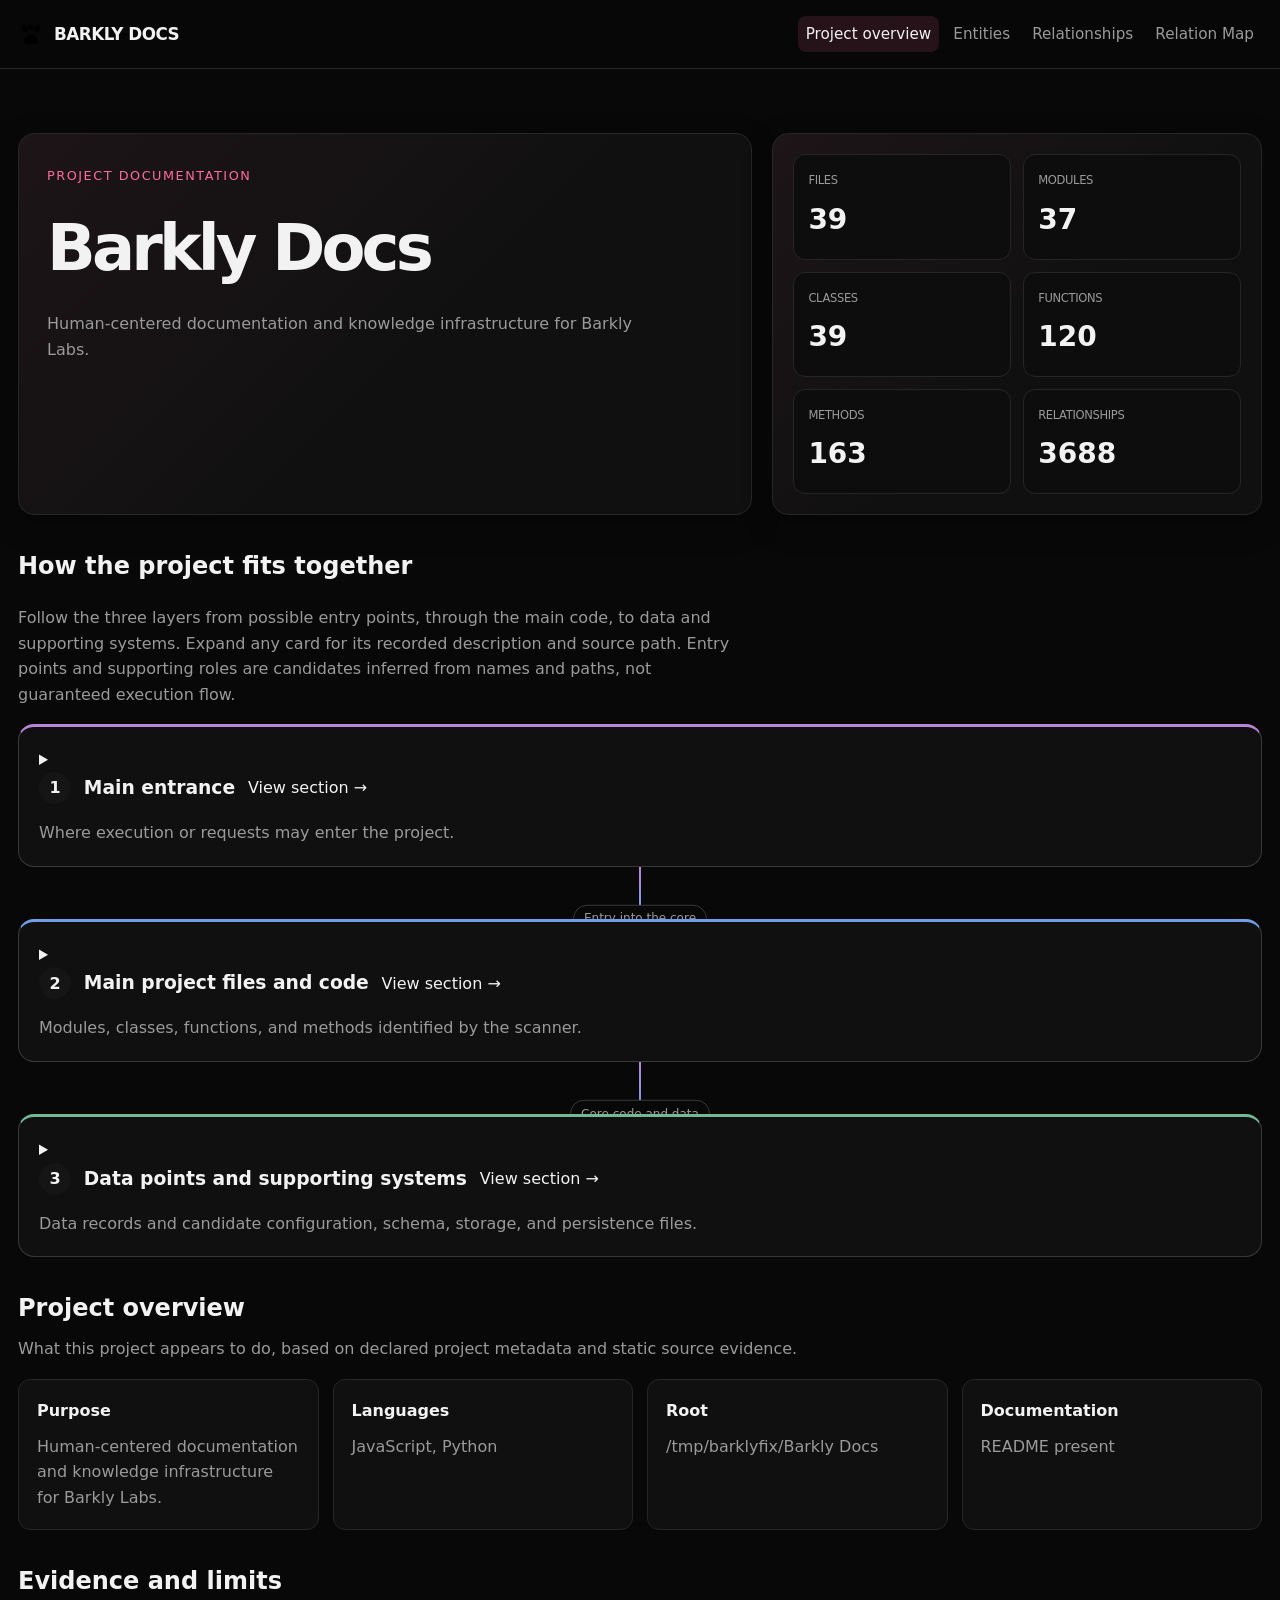
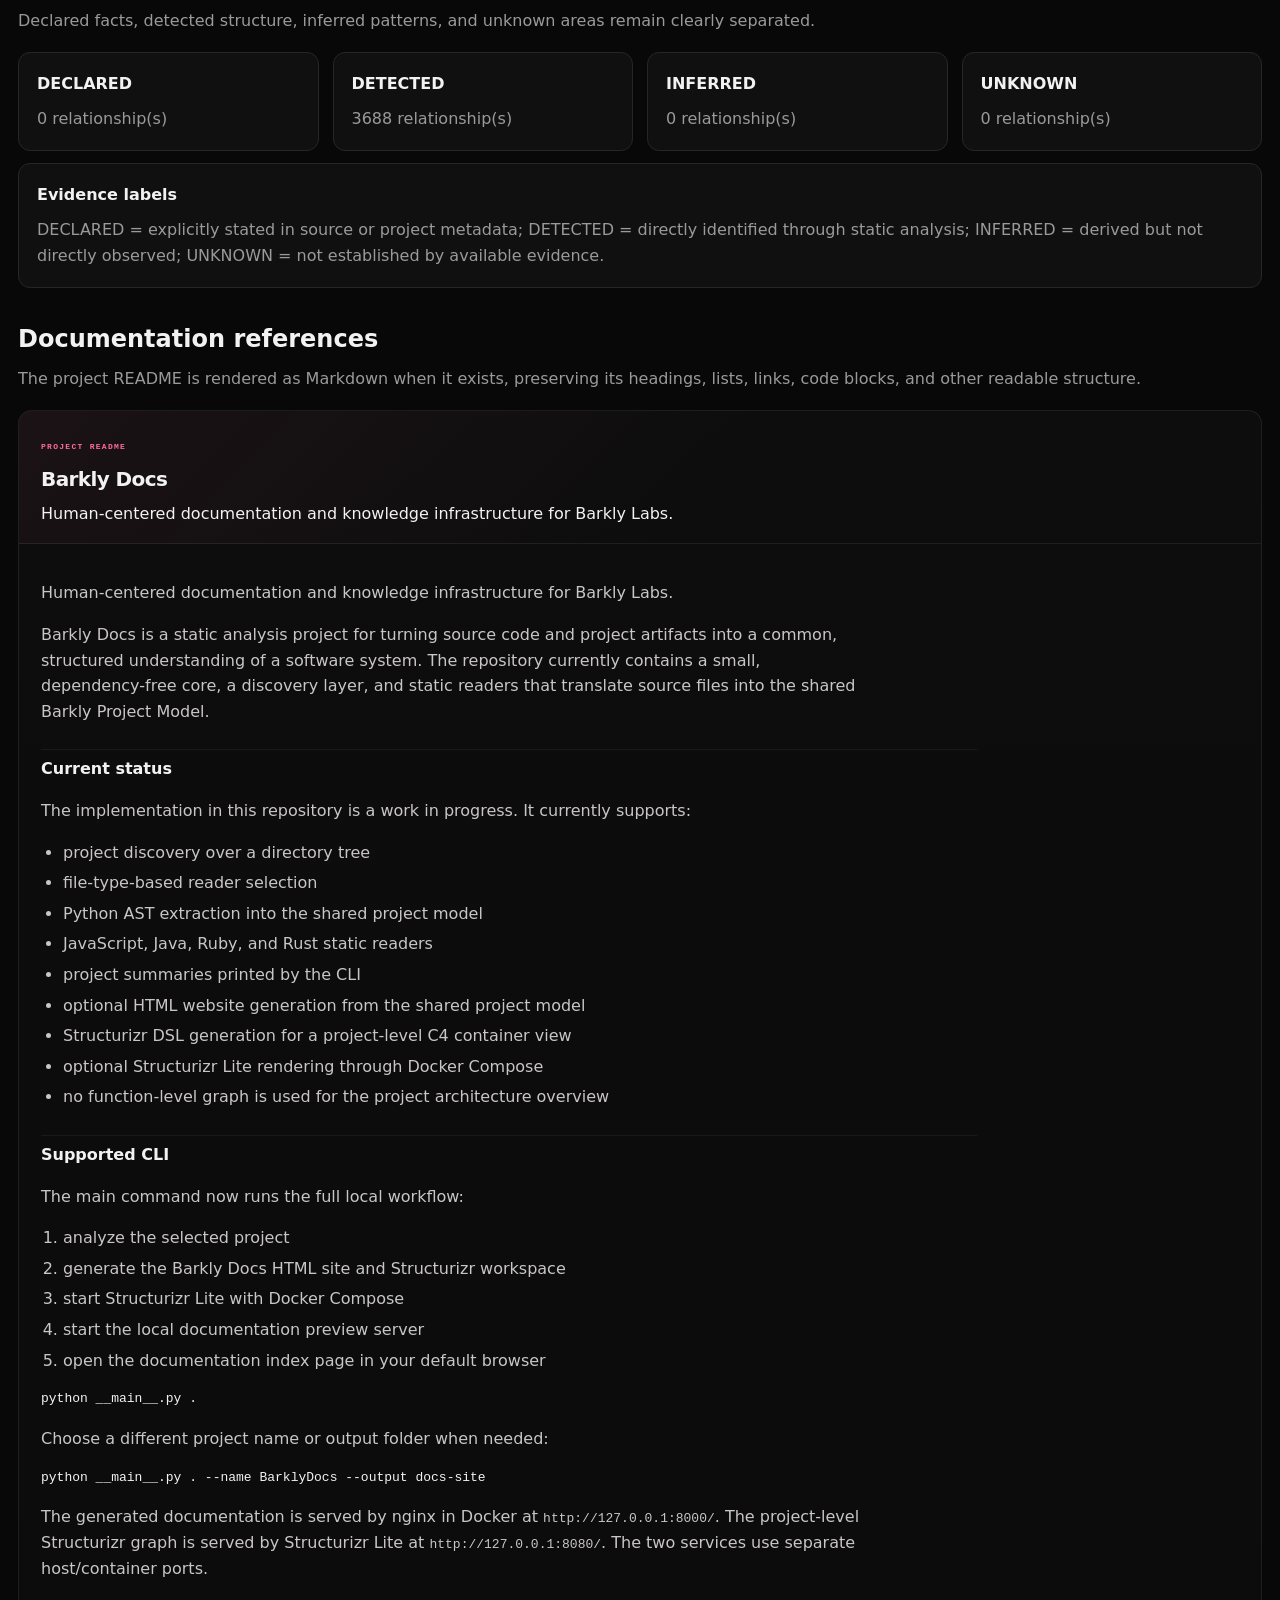
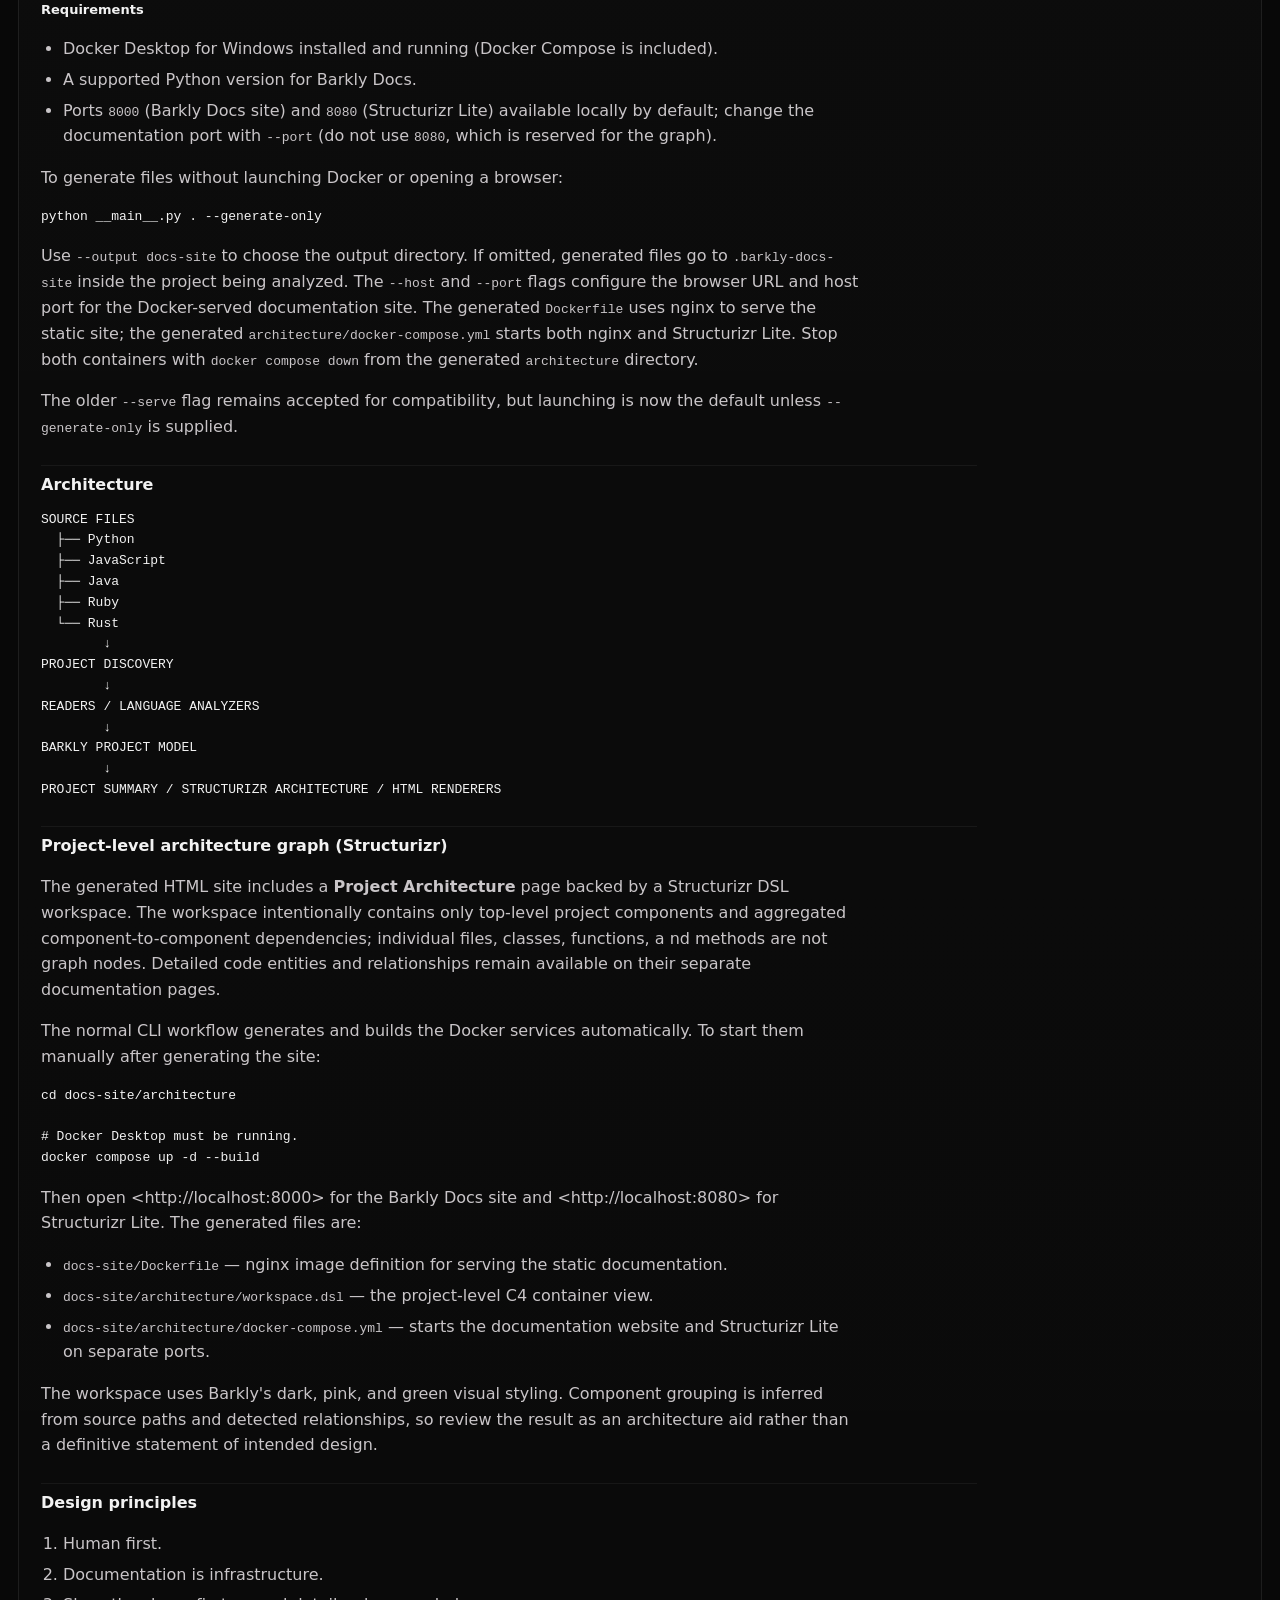
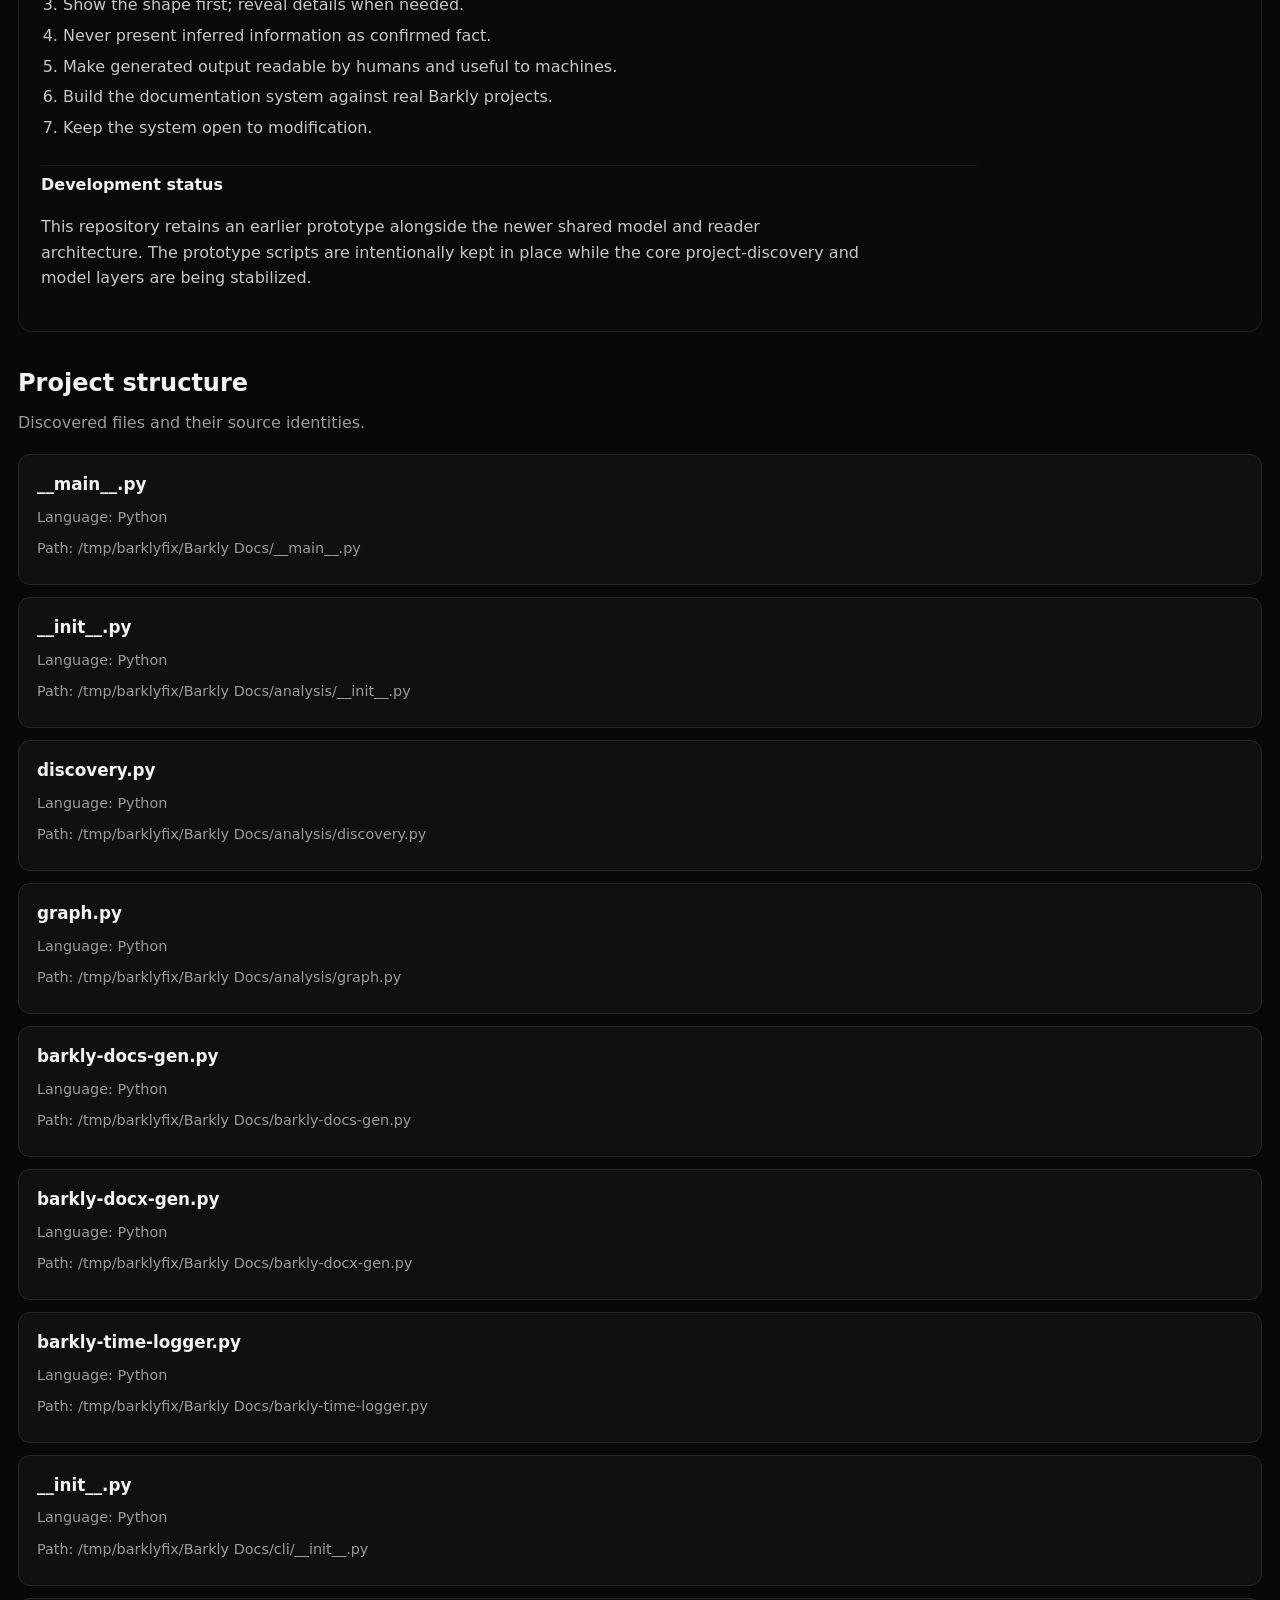
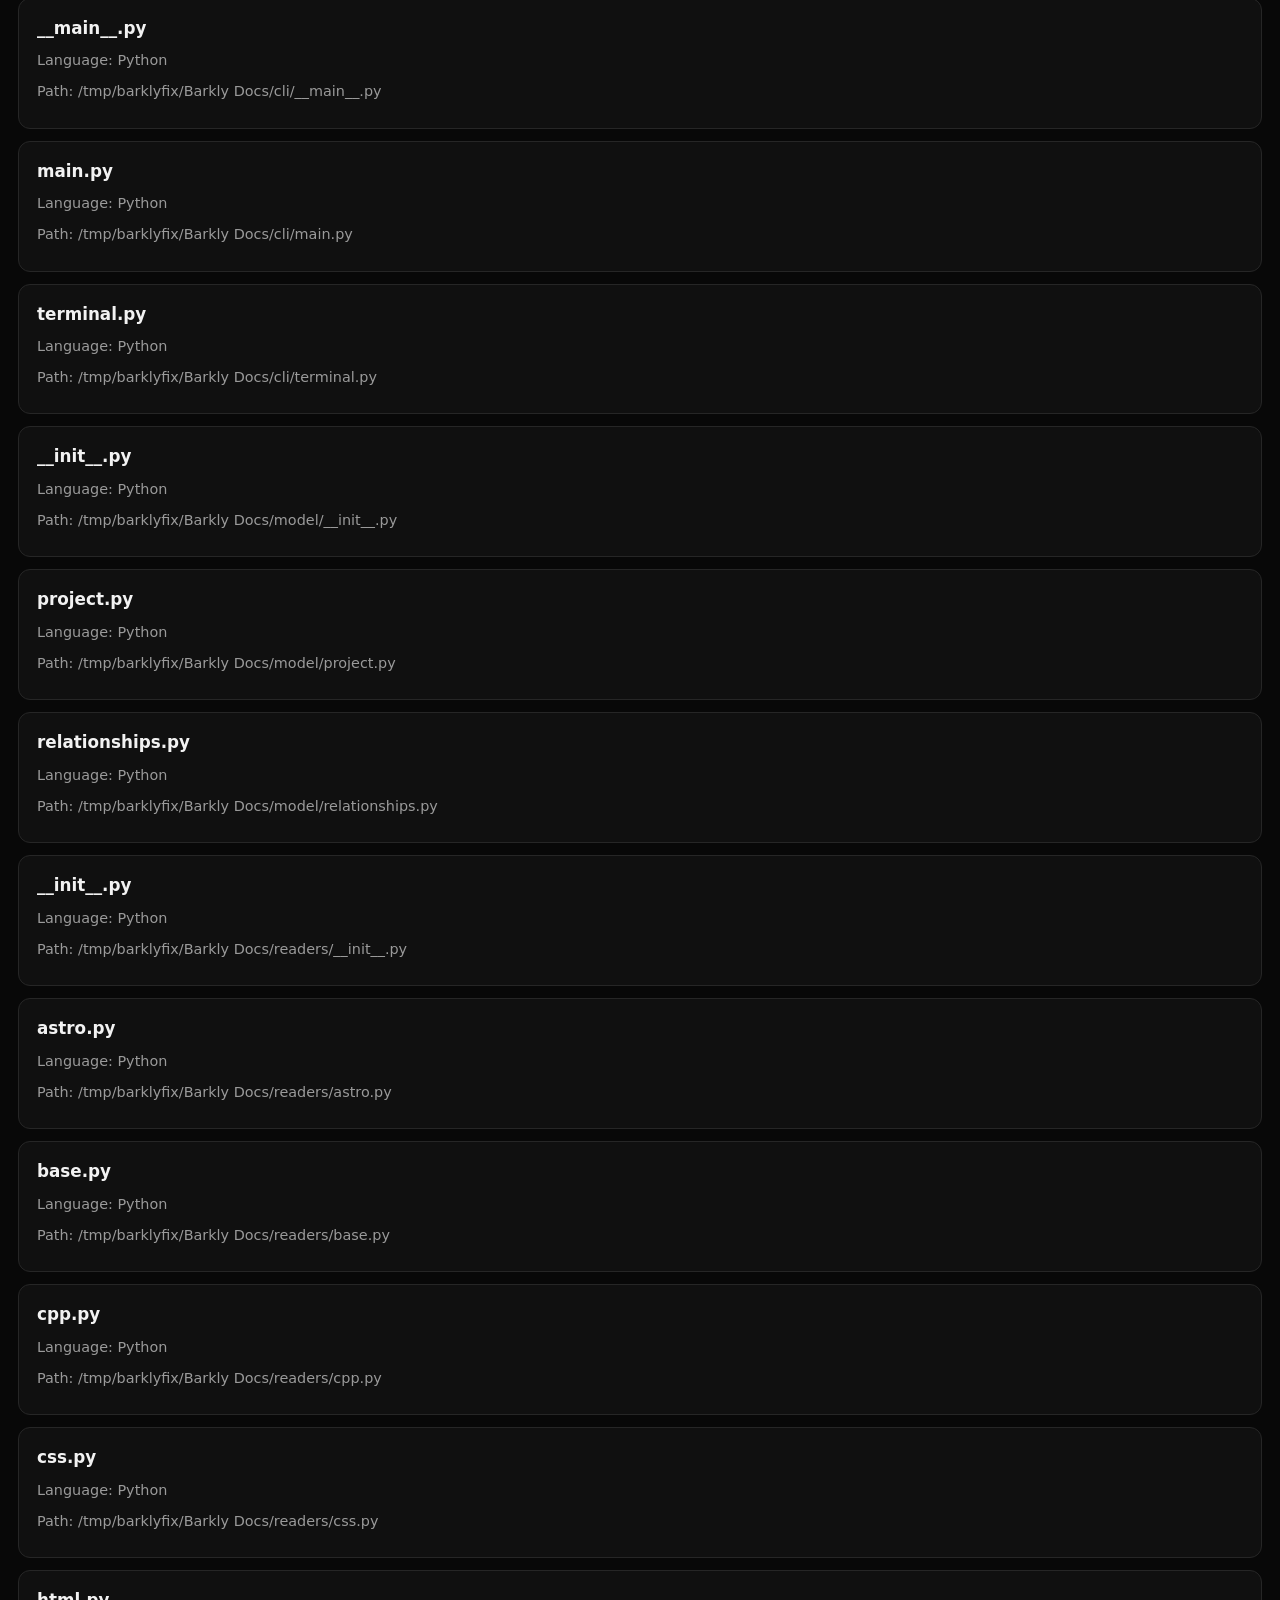
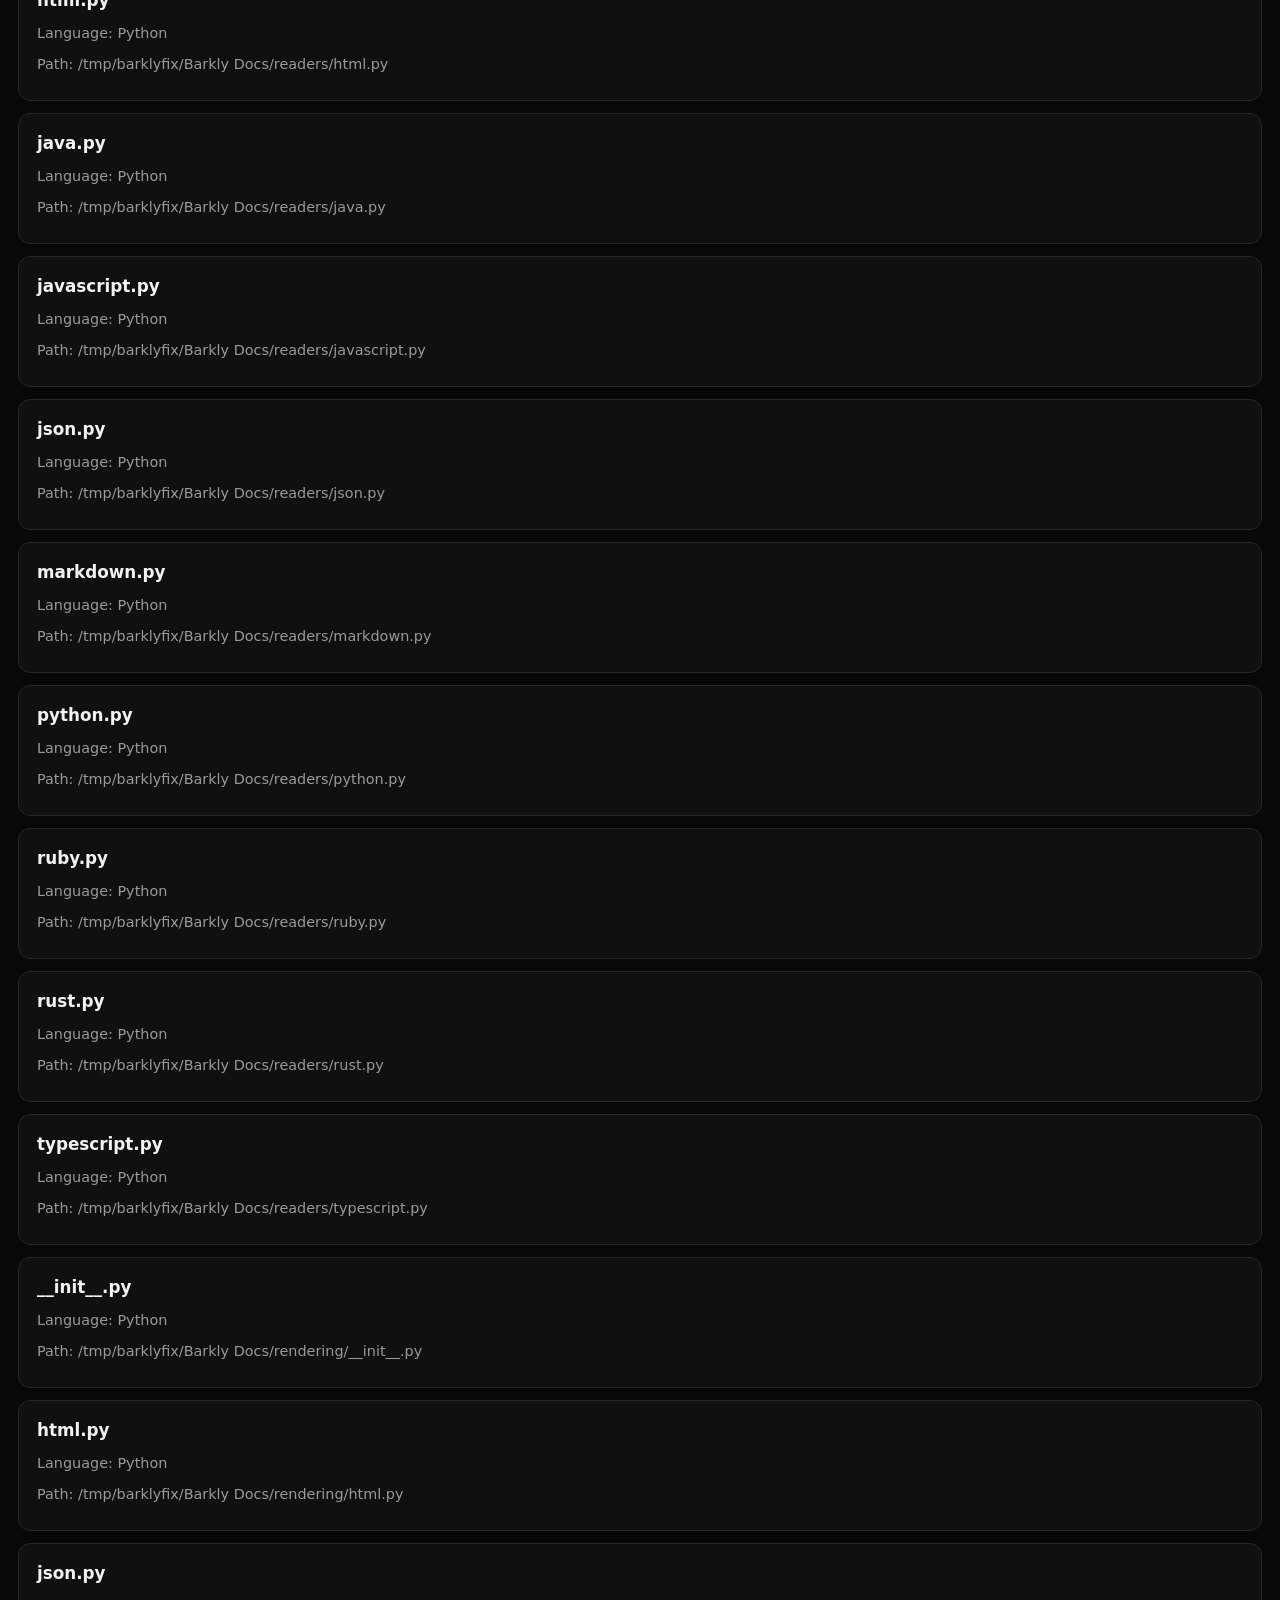
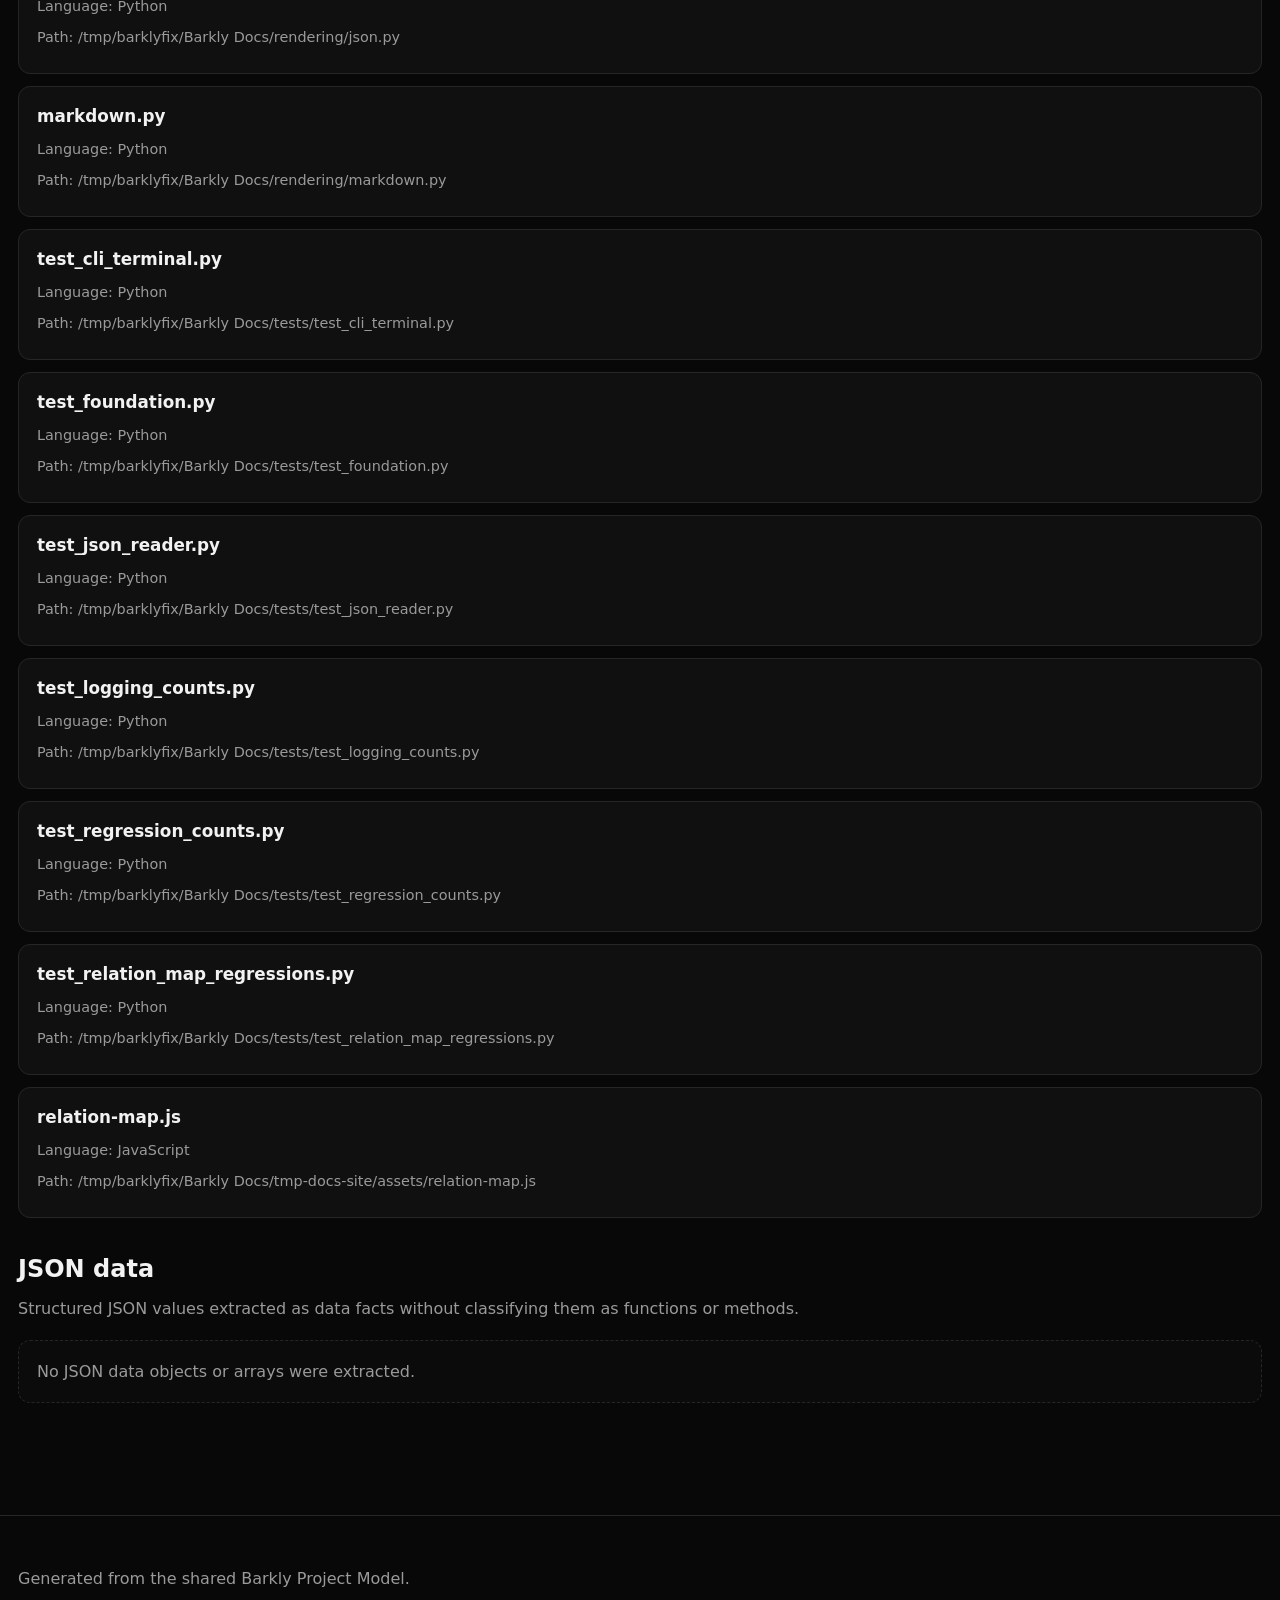
==== commit 294bcaa8: "added uwu" ====
--- a/tmp-docs-site/index.html
+++ b/tmp-docs-site/index.html
@@ -45,7 +45,7 @@
     </div>
   </header>
   <main id="main-content" class="container">
-    <section class="hero"><div class="card hero-main"><div class="kicker">Project documentation</div><h1>Barkly Docs</h1><p>Human-centered documentation and knowledge infrastructure for Barkly Labs.</p></div><div class="card metrics"><div class="metric"><span class="metric-label">Files</span><span class="metric-value">39</span></div><div class="metric"><span class="metric-label">Modules</span><span class="metric-value">37</span></div><div class="metric"><span class="metric-label">Classes</span><span class="metric-value">39</span></div><div class="metric"><span class="metric-label">Functions</span><span class="metric-value">118</span></div><div class="metric"><span class="metric-label">Methods</span><span class="metric-value">163</span></div><div class="metric"><span class="metric-label">Relationships</span><span class="metric-value">3576</span></div></div></section><section id="project-architecture-layers" class="architecture-flow"><style>#project-architecture-layers{margin:2rem 0}.architecture-flow-intro{max-width:70ch;color:var(--muted,#aaa)}.architecture-layer{position:relative;padding:1.25rem;margin:0 auto;width:100%;box-sizing:border-box;border:1px solid var(--border,#383838);border-radius:1rem;background:var(--panel,#101010)}.architecture-layer-1{border-top:3px solid #b985d6}.architecture-layer-2{border-top:3px solid #729ee8}.architecture-layer-3{border-top:3px solid #72b994}.architecture-layer-heading{display:flex;gap:.8rem;align-items:center;flex-wrap:wrap;margin-bottom:1rem}.architecture-layer-number{display:inline-grid;place-items:center;width:2rem;height:2rem;border-radius:50%;background:var(--panel-alt,#202020);font-weight:700}.architecture-layer-heading h3{margin:0}.architecture-layer-description{color:var(--muted,#aaa);margin:.4rem 0 1rem}.architecture-connector{height:3.25rem;display:flex;align-items:center;justify-content:center;position:relative}.architecture-connector:before{content:"";height:100%;width:2px;background:linear-gradient(to bottom,#b985d6,#729ee8)}.architecture-connector:nth-of-type(4):before{background:linear-gradient(to bottom,#729ee8,#72b994)}.architecture-connector span{position:absolute;bottom:0;transform:translateY(50%);background:var(--bg,#080808);border:1px solid var(--border,#383838);border-radius:999px;padding:.2rem .65rem;font-size:.75rem;color:var(--muted,#aaa)}.architecture-card-grid{display:grid;grid-template-columns:repeat(4,minmax(0,1fr));gap:.7rem}.architecture-item{margin:0!important;padding:0!important;min-width:0;min-height:112px;overflow:hidden;overflow-wrap:anywhere;border:1px solid var(--border,#383838);background:linear-gradient(180deg,rgba(255,255,255,.018),rgba(255,255,255,.006));}.architecture-item-summary{display:block;min-height:112px;padding:.7rem .75rem;cursor:pointer;list-style:none;box-sizing:border-box}.architecture-item-summary::-webkit-details-marker{display:none}.architecture-item-kind-row{height:22px;display:flex;align-items:flex-start}.architecture-item-kind{display:inline-flex;align-items:center;max-width:100%;font-size:.62rem;text-transform:uppercase;letter-spacing:.055em;line-height:1.2;color:#b9b5b8;border:1px solid #343434;background:#101010;border-radius:999px;padding:.22rem .45rem;white-space:nowrap;overflow:hidden;text-overflow:ellipsis}.architecture-item-main-row{display:grid;grid-template-columns:minmax(0,1fr) auto;gap:.55rem;align-items:end;min-height:58px}.architecture-item-name{display:block;min-width:0;color:var(--text,#f5f5f5);font-size:.78rem;line-height:1.35;font-weight:700;overflow-wrap:anywhere;word-break:normal}.architecture-expand{align-self:end;white-space:nowrap;color:#9b979a;font-size:.63rem}.architecture-item[open] .architecture-expand{font-size:0}.architecture-item[open] .architecture-expand:after{content:"Hide details ↑";font-size:.63rem}.architecture-item-details{padding:.7rem .75rem .8rem;border-top:1px solid #222;color:var(--muted,#aaa);font-size:.78rem;line-height:1.5}.architecture-path{font-size:.72rem;overflow-wrap:anywhere}.architecture-match-note{margin:.45rem 0 0;color:#7f7a7e;font-size:.68rem}.architecture-empty,.architecture-more{color:var(--muted,#aaa);font-size:.82rem}.architecture-subheading{margin:1.25rem 0 .75rem}@media(max-width:980px){.architecture-card-grid{grid-template-columns:repeat(3,minmax(0,1fr))}}@media(max-width:720px){.architecture-card-grid{grid-template-columns:repeat(2,minmax(0,1fr))}}@media(max-width:520px){.architecture-layer{padding:.85rem}.architecture-card-grid{grid-template-columns:1fr}}
+    <section class="hero"><div class="card hero-main"><div class="kicker">Project documentation</div><h1>Barkly Docs</h1><p>Human-centered documentation and knowledge infrastructure for Barkly Labs.</p></div><div class="card metrics"><div class="metric"><span class="metric-label">Files</span><span class="metric-value">39</span></div><div class="metric"><span class="metric-label">Modules</span><span class="metric-value">37</span></div><div class="metric"><span class="metric-label">Classes</span><span class="metric-value">39</span></div><div class="metric"><span class="metric-label">Functions</span><span class="metric-value">120</span></div><div class="metric"><span class="metric-label">Methods</span><span class="metric-value">163</span></div><div class="metric"><span class="metric-label">Relationships</span><span class="metric-value">3688</span></div></div></section><section id="project-architecture-layers" class="architecture-flow"><style>#project-architecture-layers{margin:2rem 0}.architecture-flow-intro{max-width:70ch;color:var(--muted,#aaa)}.architecture-layer{position:relative;padding:1.25rem;margin:0 auto;width:100%;box-sizing:border-box;border:1px solid var(--border,#383838);border-radius:1rem;background:var(--panel,#101010)}.architecture-layer-1{border-top:3px solid #b985d6}.architecture-layer-2{border-top:3px solid #729ee8}.architecture-layer-3{border-top:3px solid #72b994}.architecture-layer-heading{display:flex;gap:.8rem;align-items:center;flex-wrap:wrap;margin-bottom:1rem}.architecture-layer-number{display:inline-grid;place-items:center;width:2rem;height:2rem;border-radius:50%;background:var(--panel-alt,#202020);font-weight:700}.architecture-layer-heading h3{margin:0}.architecture-layer-description{color:var(--muted,#aaa);margin:.4rem 0 1rem}.architecture-connector{height:3.25rem;display:flex;align-items:center;justify-content:center;position:relative}.architecture-connector:before{content:"";height:100%;width:2px;background:linear-gradient(to bottom,#b985d6,#729ee8)}.architecture-connector:nth-of-type(4):before{background:linear-gradient(to bottom,#729ee8,#72b994)}.architecture-connector span{position:absolute;bottom:0;transform:translateY(50%);background:var(--bg,#080808);border:1px solid var(--border,#383838);border-radius:999px;padding:.2rem .65rem;font-size:.75rem;color:var(--muted,#aaa)}.architecture-card-grid{display:grid;grid-template-columns:repeat(4,minmax(0,1fr));gap:.7rem}.architecture-item{margin:0!important;padding:0!important;min-width:0;min-height:112px;overflow:hidden;overflow-wrap:anywhere;border:1px solid var(--border,#383838);background:linear-gradient(180deg,rgba(255,255,255,.018),rgba(255,255,255,.006));}.architecture-item-summary{display:block;min-height:112px;padding:.7rem .75rem;cursor:pointer;list-style:none;box-sizing:border-box}.architecture-item-summary::-webkit-details-marker{display:none}.architecture-item-kind-row{height:22px;display:flex;align-items:flex-start}.architecture-item-kind{display:inline-flex;align-items:center;max-width:100%;font-size:.62rem;text-transform:uppercase;letter-spacing:.055em;line-height:1.2;color:#b9b5b8;border:1px solid #343434;background:#101010;border-radius:999px;padding:.22rem .45rem;white-space:nowrap;overflow:hidden;text-overflow:ellipsis}.architecture-item-main-row{display:grid;grid-template-columns:minmax(0,1fr) auto;gap:.55rem;align-items:end;min-height:58px}.architecture-item-name{display:block;min-width:0;color:var(--text,#f5f5f5);font-size:.78rem;line-height:1.35;font-weight:700;overflow-wrap:anywhere;word-break:normal}.architecture-expand{align-self:end;white-space:nowrap;color:#9b979a;font-size:.63rem}.architecture-item[open] .architecture-expand{font-size:0}.architecture-item[open] .architecture-expand:after{content:"Hide details ↑";font-size:.63rem}.architecture-item-details{padding:.7rem .75rem .8rem;border-top:1px solid #222;color:var(--muted,#aaa);font-size:.78rem;line-height:1.5}.architecture-path{font-size:.72rem;overflow-wrap:anywhere}.architecture-match-note{margin:.45rem 0 0;color:#7f7a7e;font-size:.68rem}.architecture-empty,.architecture-more{color:var(--muted,#aaa);font-size:.82rem}.architecture-subheading{margin:1.25rem 0 .75rem}@media(max-width:980px){.architecture-card-grid{grid-template-columns:repeat(3,minmax(0,1fr))}}@media(max-width:720px){.architecture-card-grid{grid-template-columns:repeat(2,minmax(0,1fr))}}@media(max-width:520px){.architecture-layer{padding:.85rem}.architecture-card-grid{grid-template-columns:1fr}}
 
 /* Human-centered architecture cards: closed by default, explicit controls,
    and a clear click target without removing any underlying information. */
@@ -134,7 +134,7 @@
 .readme-content blockquote { margin: 12px 0; padding: 8px 14px; border-left: 2px solid var(--accent); color: var(--muted); background: rgba(255,107,157,.035); }
 .readme-content hr { border: 0; border-top: 1px solid rgba(255,255,255,.07); margin: 20px 0; }
 .readme-content a { color: var(--accent-bright); }
-</style><h2>How the project fits together</h2><p class="architecture-flow-intro">Follow the three layers from possible entry points, through the main code, to data and supporting systems. Expand any card for its recorded description and source path. Entry points and supporting roles are candidates inferred from names and paths, not guaranteed execution flow.</p><details class="architecture-layer architecture-layer-1"><summary class="architecture-layer-summary"><span class="architecture-layer-heading"><span class="architecture-layer-number">1</span><h3>Main entrance</h3><span class="architecture-layer-toggle">View section →</span></span><span class="architecture-layer-description">Where execution or requests may enter the project.</span></summary><div class="architecture-card-grid"><details class="card architecture-item"><summary class="architecture-item-summary"><div class="architecture-item-kind-row"><span class="architecture-item-kind">Entry-point candidate</span></div><div class="architecture-item-main-row"><strong class="architecture-item-name">__main__.py</strong><span class="architecture-expand">View details →</span></div></summary><div class="architecture-item-details"><p>No description was recorded by the scanner.</p><p class="architecture-path"><strong>File:</strong> /mnt/data/barkly_work/Barkly Docs/__main__.py</p><p class="architecture-match-note">2 matching scan records were grouped into this card.</p></div></details><details class="card architecture-item"><summary class="architecture-item-summary"><div class="architecture-item-kind-row"><span class="architecture-item-kind">Entry-point candidate</span></div><div class="architecture-item-main-row"><strong class="architecture-item-name">main.py</strong><span class="architecture-expand">View details →</span></div></summary><div class="architecture-item-details"><p>No description was recorded by the scanner.</p><p class="architecture-path"><strong>File:</strong> /mnt/data/barkly_work/Barkly Docs/cli/main.py</p></div></details><details class="card architecture-item"><summary class="architecture-item-summary"><div class="architecture-item-kind-row"><span class="architecture-item-kind">Entry-point candidate</span></div><div class="architecture-item-main-row"><strong class="architecture-item-name">main</strong><span class="architecture-expand">View details →</span></div></summary><div class="architecture-item-details"><p>No description was recorded by the scanner.</p><p class="architecture-path"><strong>File:</strong> /mnt/data/barkly_work/Barkly Docs/barkly-docx-gen.py</p><p class="architecture-match-note">3 matching scan records were grouped into this card.</p></div></details></div></details><div class="architecture-connector" aria-hidden="true"><span>Entry into the core</span></div><details class="architecture-layer architecture-layer-2"><summary class="architecture-layer-summary"><span class="architecture-layer-heading"><span class="architecture-layer-number">2</span><h3>Main project files and code</h3><span class="architecture-layer-toggle">View section →</span></span><span class="architecture-layer-description">Modules, classes, functions, and methods identified by the scanner.</span></summary><div class="architecture-card-grid"><details class="card architecture-item"><summary class="architecture-item-summary"><div class="architecture-item-kind-row"><span class="architecture-item-kind">Module</span></div><div class="architecture-item-main-row"><strong class="architecture-item-name">__main__</strong><span class="architecture-expand">View details →</span></div></summary><div class="architecture-item-details"><p>No description was recorded by the scanner.</p><p class="architecture-path"><strong>File:</strong> /mnt/data/barkly_work/Barkly Docs/__main__.py</p><p class="architecture-match-note">2 matching scan records were grouped into this card.</p></div></details><details class="card architecture-item"><summary class="architecture-item-summary"><div class="architecture-item-kind-row"><span class="architecture-item-kind">Module</span></div><div class="architecture-item-main-row"><strong class="architecture-item-name">analysis</strong><span class="architecture-expand">View details →</span></div></summary><div class="architecture-item-details"><p>No description was recorded by the scanner.</p><p class="architecture-path"><strong>File:</strong> /mnt/data/barkly_work/Barkly Docs/analysis/__init__.py</p></div></details><details class="card architecture-item"><summary class="architecture-item-summary"><div class="architecture-item-kind-row"><span class="architecture-item-kind">Module</span></div><div class="architecture-item-main-row"><strong class="architecture-item-name">discovery</strong><span class="architecture-expand">View details →</span></div></summary><div class="architecture-item-details"><p>No description was recorded by the scanner.</p><p class="architecture-path"><strong>File:</strong> /mnt/data/barkly_work/Barkly Docs/analysis/discovery.py</p></div></details><details class="card architecture-item"><summary class="architecture-item-summary"><div class="architecture-item-kind-row"><span class="architecture-item-kind">Module</span></div><div class="architecture-item-main-row"><strong class="architecture-item-name">graph</strong><span class="architecture-expand">View details →</span></div></summary><div class="architecture-item-details"><p>No description was recorded by the scanner.</p><p class="architecture-path"><strong>File:</strong> /mnt/data/barkly_work/Barkly Docs/analysis/graph.py</p></div></details><details class="card architecture-item"><summary class="architecture-item-summary"><div class="architecture-item-kind-row"><span class="architecture-item-kind">Module</span></div><div class="architecture-item-main-row"><strong class="architecture-item-name">barkly-docx-gen</strong><span class="architecture-expand">View details →</span></div></summary><div class="architecture-item-details"><p>No description was recorded by the scanner.</p><p class="architecture-path"><strong>File:</strong> /mnt/data/barkly_work/Barkly Docs/barkly-docx-gen.py</p></div></details><details class="card architecture-item"><summary class="architecture-item-summary"><div class="architecture-item-kind-row"><span class="architecture-item-kind">Module</span></div><div class="architecture-item-main-row"><strong class="architecture-item-name">barkly-time-logger</strong><span class="architecture-expand">View details →</span></div></summary><div class="architecture-item-details"><p>No description was recorded by the scanner.</p><p class="architecture-path"><strong>File:</strong> /mnt/data/barkly_work/Barkly Docs/barkly-time-logger.py</p></div></details><details class="card architecture-item"><summary class="architecture-item-summary"><div class="architecture-item-kind-row"><span class="architecture-item-kind">Module</span></div><div class="architecture-item-main-row"><strong class="architecture-item-name">cli</strong><span class="architecture-expand">View details →</span></div></summary><div class="architecture-item-details"><p>No description was recorded by the scanner.</p><p class="architecture-path"><strong>File:</strong> /mnt/data/barkly_work/Barkly Docs/cli/__init__.py</p></div></details><details class="card architecture-item"><summary class="architecture-item-summary"><div class="architecture-item-kind-row"><span class="architecture-item-kind">Module</span></div><div class="architecture-item-main-row"><strong class="architecture-item-name">main</strong><span class="architecture-expand">View details →</span></div></summary><div class="architecture-item-details"><p>No description was recorded by the scanner.</p><p class="architecture-path"><strong>File:</strong> /mnt/data/barkly_work/Barkly Docs/cli/main.py</p></div></details><details class="card architecture-item"><summary class="architecture-item-summary"><div class="architecture-item-kind-row"><span class="architecture-item-kind">Module</span></div><div class="architecture-item-main-row"><strong class="architecture-item-name">terminal</strong><span class="architecture-expand">View details →</span></div></summary><div class="architecture-item-details"><p>No description was recorded by the scanner.</p><p class="architecture-path"><strong>File:</strong> /mnt/data/barkly_work/Barkly Docs/cli/terminal.py</p></div></details><details class="card architecture-item"><summary class="architecture-item-summary"><div class="architecture-item-kind-row"><span class="architecture-item-kind">Module</span></div><div class="architecture-item-main-row"><strong class="architecture-item-name">model</strong><span class="architecture-expand">View details →</span></div></summary><div class="architecture-item-details"><p>No description was recorded by the scanner.</p><p class="architecture-path"><strong>File:</strong> /mnt/data/barkly_work/Barkly Docs/model/__init__.py</p></div></details><details class="card architecture-item"><summary class="architecture-item-summary"><div class="architecture-item-kind-row"><span class="architecture-item-kind">Module</span></div><div class="architecture-item-main-row"><strong class="architecture-item-name">project</strong><span class="architecture-expand">View details →</span></div></summary><div class="architecture-item-details"><p>No description was recorded by the scanner.</p><p class="architecture-path"><strong>File:</strong> /mnt/data/barkly_work/Barkly Docs/model/project.py</p></div></details><details class="card architecture-item"><summary class="architecture-item-summary"><div class="architecture-item-kind-row"><span class="architecture-item-kind">Module</span></div><div class="architecture-item-main-row"><strong class="architecture-item-name">relationships</strong><span class="architecture-expand">View details →</span></div></summary><div class="architecture-item-details"><p>No description was recorded by the scanner.</p><p class="architecture-path"><strong>File:</strong> /mnt/data/barkly_work/Barkly Docs/model/relationships.py</p></div></details><details class="card architecture-item"><summary class="architecture-item-summary"><div class="architecture-item-kind-row"><span class="architecture-item-kind">Module</span></div><div class="architecture-item-main-row"><strong class="architecture-item-name">readers</strong><span class="architecture-expand">View details →</span></div></summary><div class="architecture-item-details"><p>No description was recorded by the scanner.</p><p class="architecture-path"><strong>File:</strong> /mnt/data/barkly_work/Barkly Docs/readers/__init__.py</p></div></details><details class="card architecture-item"><summary class="architecture-item-summary"><div class="architecture-item-kind-row"><span class="architecture-item-kind">Module</span></div><div class="architecture-item-main-row"><strong class="architecture-item-name">astro</strong><span class="architecture-expand">View details →</span></div></summary><div class="architecture-item-details"><p>No description was recorded by the scanner.</p><p class="architecture-path"><strong>File:</strong> /mnt/data/barkly_work/Barkly Docs/readers/astro.py</p></div></details><details class="card architecture-item"><summary class="architecture-item-summary"><div class="architecture-item-kind-row"><span class="architecture-item-kind">Module</span></div><div class="architecture-item-main-row"><strong class="architecture-item-name">base</strong><span class="architecture-expand">View details →</span></div></summary><div class="architecture-item-details"><p>No description was recorded by the scanner.</p><p class="architecture-path"><strong>File:</strong> /mnt/data/barkly_work/Barkly Docs/readers/base.py</p></div></details><details class="card architecture-item"><summary class="architecture-item-summary"><div class="architecture-item-kind-row"><span class="architecture-item-kind">Module</span></div><div class="architecture-item-main-row"><strong class="architecture-item-name">cpp</strong><span class="architecture-expand">View details →</span></div></summary><div class="architecture-item-details"><p>No description was recorded by the scanner.</p><p class="architecture-path"><strong>File:</strong> /mnt/data/barkly_work/Barkly Docs/readers/cpp.py</p></div></details><p class="architecture-more">Showing 16 of 33 unique items here. See the Structure and Relationship Map pages for the full inventory.</p></div><div class="architecture-card-grid"><details class="card architecture-item"><summary class="architecture-item-summary"><div class="architecture-item-kind-row"><span class="architecture-item-kind">Class</span></div><div class="architecture-item-main-row"><strong class="architecture-item-name">_WorkerTask</strong><span class="architecture-expand">View details →</span></div></summary><div class="architecture-item-details"><p>No description was recorded by the scanner.</p><p class="architecture-path"><strong>File:</strong> /mnt/data/barkly_work/Barkly Docs/analysis/discovery.py</p></div></details><details class="card architecture-item"><summary class="architecture-item-summary"><div class="architecture-item-kind-row"><span class="architecture-item-kind">Class</span></div><div class="architecture-item-main-row"><strong class="architecture-item-name">_WorkerResult</strong><span class="architecture-expand">View details →</span></div></summary><div class="architecture-item-details"><p>No description was recorded by the scanner.</p><p class="architecture-path"><strong>File:</strong> /mnt/data/barkly_work/Barkly Docs/analysis/discovery.py</p></div></details><details class="card architecture-item"><summary class="architecture-item-summary"><div class="architecture-item-kind-row"><span class="architecture-item-kind">Class</span></div><div class="architecture-item-main-row"><strong class="architecture-item-name">DiscoveryResult</strong><span class="architecture-expand">View details →</span></div></summary><div class="architecture-item-details"><p>No description was recorded by the scanner.</p><p class="architecture-path"><strong>File:</strong> /mnt/data/barkly_work/Barkly Docs/analysis/discovery.py</p></div></details><details class="card architecture-item"><summary class="architecture-item-summary"><div class="architecture-item-kind-row"><span class="architecture-item-kind">Class</span></div><div class="architecture-item-main-row"><strong class="architecture-item-name">ProjectDiscovery</strong><span class="architecture-expand">View details →</span></div></summary><div class="architecture-item-details"><p>No description was recorded by the scanner.</p><p class="architecture-path"><strong>File:</strong> /mnt/data/barkly_work/Barkly Docs/analysis/discovery.py</p></div></details><details class="card architecture-item"><summary class="architecture-item-summary"><div class="architecture-item-kind-row"><span class="architecture-item-kind">Class</span></div><div class="architecture-item-main-row"><strong class="architecture-item-name">GraphNode</strong><span class="architecture-expand">View details →</span></div></summary><div class="architecture-item-details"><p>No description was recorded by the scanner.</p><p class="architecture-path"><strong>File:</strong> /mnt/data/barkly_work/Barkly Docs/analysis/graph.py</p></div></details><details class="card architecture-item"><summary class="architecture-item-summary"><div class="architecture-item-kind-row"><span class="architecture-item-kind">Class</span></div><div class="architecture-item-main-row"><strong class="architecture-item-name">GraphEdge</strong><span class="architecture-expand">View details →</span></div></summary><div class="architecture-item-details"><p>No description was recorded by the scanner.</p><p class="architecture-path"><strong>File:</strong> /mnt/data/barkly_work/Barkly Docs/analysis/graph.py</p></div></details><details class="card architecture-item"><summary class="architecture-item-summary"><div class="architecture-item-kind-row"><span class="architecture-item-kind">Class</span></div><div class="architecture-item-main-row"><strong class="architecture-item-name">RelationGraph</strong><span class="architecture-expand">View details →</span></div></summary><div class="architecture-item-details"><p>No description was recorded by the scanner.</p><p class="architecture-path"><strong>File:</strong> /mnt/data/barkly_work/Barkly Docs/analysis/graph.py</p></div></details><details class="card architecture-item"><summary class="architecture-item-summary"><div class="architecture-item-kind-row"><span class="architecture-item-kind">Class</span></div><div class="architecture-item-main-row"><strong class="architecture-item-name">Handler</strong><span class="architecture-expand">View details →</span></div></summary><div class="architecture-item-details"><p>No description was recorded by the scanner.</p><p class="architecture-path"><strong>File:</strong> /mnt/data/barkly_work/Barkly Docs/barkly-time-logger.py</p></div></details><details class="card architecture-item"><summary class="architecture-item-summary"><div class="architecture-item-kind-row"><span class="architecture-item-kind">Class</span></div><div class="architecture-item-main-row"><strong class="architecture-item-name">BarklyTerminal</strong><span class="architecture-expand">View details →</span></div></summary><div class="architecture-item-details"><p>No description was recorded by the scanner.</p><p class="architecture-path"><strong>File:</strong> /mnt/data/barkly_work/Barkly Docs/cli/terminal.py</p></div></details><details class="card architecture-item"><summary class="architecture-item-summary"><div class="architecture-item-kind-row"><span class="architecture-item-kind">Class</span></div><div class="architecture-item-main-row"><strong class="architecture-item-name">_TextFormatter</strong><span class="architecture-expand">View details →</span></div></summary><div class="architecture-item-details"><p>No description was recorded by the scanner.</p><p class="architecture-path"><strong>File:</strong> /mnt/data/barkly_work/Barkly Docs/cli/terminal.py</p></div></details><details class="card architecture-item"><summary class="architecture-item-summary"><div class="architecture-item-kind-row"><span class="architecture-item-kind">Class</span></div><div class="architecture-item-main-row"><strong class="architecture-item-name">Project</strong><span class="architecture-expand">View details →</span></div></summary><div class="architecture-item-details"><p>No description was recorded by the scanner.</p><p class="architecture-path"><strong>File:</strong> /mnt/data/barkly_work/Barkly Docs/model/project.py</p></div></details><details class="card architecture-item"><summary class="architecture-item-summary"><div class="architecture-item-kind-row"><span class="architecture-item-kind">Class</span></div><div class="architecture-item-main-row"><strong class="architecture-item-name">FileNode</strong><span class="architecture-expand">View details →</span></div></summary><div class="architecture-item-details"><p>No description was recorded by the scanner.</p><p class="architecture-path"><strong>File:</strong> /mnt/data/barkly_work/Barkly Docs/model/project.py</p></div></details><details class="card architecture-item"><summary class="architecture-item-summary"><div class="architecture-item-kind-row"><span class="architecture-item-kind">Class</span></div><div class="architecture-item-main-row"><strong class="architecture-item-name">ModuleNode</strong><span class="architecture-expand">View details →</span></div></summary><div class="architecture-item-details"><p>No description was recorded by the scanner.</p><p class="architecture-path"><strong>File:</strong> /mnt/data/barkly_work/Barkly Docs/model/project.py</p></div></details><details class="card architecture-item"><summary class="architecture-item-summary"><div class="architecture-item-kind-row"><span class="architecture-item-kind">Class</span></div><div class="architecture-item-main-row"><strong class="architecture-item-name">ComponentNode</strong><span class="architecture-expand">View details →</span></div></summary><div class="architecture-item-details"><p>No description was recorded by the scanner.</p><p class="architecture-path"><strong>File:</strong> /mnt/data/barkly_work/Barkly Docs/model/project.py</p></div></details><details class="card architecture-item"><summary class="architecture-item-summary"><div class="architecture-item-kind-row"><span class="architecture-item-kind">Class</span></div><div class="architecture-item-main-row"><strong class="architecture-item-name">FunctionNode</strong><span class="architecture-expand">View details →</span></div></summary><div class="architecture-item-details"><p>No description was recorded by the scanner.</p><p class="architecture-path"><strong>File:</strong> /mnt/data/barkly_work/Barkly Docs/model/project.py</p></div></details><details class="card architecture-item"><summary class="architecture-item-summary"><div class="architecture-item-kind-row"><span class="architecture-item-kind">Class</span></div><div class="architecture-item-main-row"><strong class="architecture-item-name">MethodNode</strong><span class="architecture-expand">View details →</span></div></summary><div class="architecture-item-details"><p>No description was recorded by the scanner.</p><p class="architecture-path"><strong>File:</strong> /mnt/data/barkly_work/Barkly Docs/model/project.py</p></div></details><p class="architecture-more">Showing 16 of 39 unique items here. See the Structure and Relationship Map pages for the full inventory.</p></div><div class="architecture-card-grid"><details class="card architecture-item"><summary class="architecture-item-summary"><div class="architecture-item-kind-row"><span class="architecture-item-kind">Function</span></div><div class="architecture-item-main-row"><strong class="architecture-item-name">_default_worker_count</strong><span class="architecture-expand">View details →</span></div></summary><div class="architecture-item-details"><p>No description was recorded by the scanner.</p><p class="architecture-path"><strong>File:</strong> /mnt/data/barkly_work/Barkly Docs/analysis/discovery.py</p></div></details><details class="card architecture-item"><summary class="architecture-item-summary"><div class="architecture-item-kind-row"><span class="architecture-item-kind">Function</span></div><div class="architecture-item-main-row"><strong class="architecture-item-name">_instantiate_reader</strong><span class="architecture-expand">View details →</span></div></summary><div class="architecture-item-details"><p>No description was recorded by the scanner.</p><p class="architecture-path"><strong>File:</strong> /mnt/data/barkly_work/Barkly Docs/analysis/discovery.py</p></div></details><details class="card architecture-item"><summary class="architecture-item-summary"><div class="architecture-item-kind-row"><span class="architecture-item-kind">Function</span></div><div class="architecture-item-main-row"><strong class="architecture-item-name">_snapshot_project</strong><span class="architecture-expand">View details →</span></div></summary><div class="architecture-item-details"><p>No description was recorded by the scanner.</p><p class="architecture-path"><strong>File:</strong> /mnt/data/barkly_work/Barkly Docs/analysis/discovery.py</p></div></details><details class="card architecture-item"><summary class="architecture-item-summary"><div class="architecture-item-kind-row"><span class="architecture-item-kind">Function</span></div><div class="architecture-item-main-row"><strong class="architecture-item-name">_deserialize_node</strong><span class="architecture-expand">View details →</span></div></summary><div class="architecture-item-details"><p>No description was recorded by the scanner.</p><p class="architecture-path"><strong>File:</strong> /mnt/data/barkly_work/Barkly Docs/analysis/discovery.py</p></div></details><details class="card architecture-item"><summary class="architecture-item-summary"><div class="architecture-item-kind-row"><span class="architecture-item-kind">Function</span></div><div class="architecture-item-main-row"><strong class="architecture-item-name">_read_worker_task</strong><span class="architecture-expand">View details →</span></div></summary><div class="architecture-item-details"><p>No description was recorded by the scanner.</p><p class="architecture-path"><strong>File:</strong> /mnt/data/barkly_work/Barkly Docs/analysis/discovery.py</p></div></details><details class="card architecture-item"><summary class="architecture-item-summary"><div class="architecture-item-kind-row"><span class="architecture-item-kind">Function</span></div><div class="architecture-item-main-row"><strong class="architecture-item-name">_merge_worker_result</strong><span class="architecture-expand">View details →</span></div></summary><div class="architecture-item-details"><p>No description was recorded by the scanner.</p><p class="architecture-path"><strong>File:</strong> /mnt/data/barkly_work/Barkly Docs/analysis/discovery.py</p></div></details><details class="card architecture-item"><summary class="architecture-item-summary"><div class="architecture-item-kind-row"><span class="architecture-item-kind">Function</span></div><div class="architecture-item-main-row"><strong class="architecture-item-name">_is_project_source_path</strong><span class="architecture-expand">View details →</span></div></summary><div class="architecture-item-details"><p>No description was recorded by the scanner.</p><p class="architecture-path"><strong>File:</strong> /mnt/data/barkly_work/Barkly Docs/analysis/graph.py</p></div></details><details class="card architecture-item"><summary class="architecture-item-summary"><div class="architecture-item-kind-row"><span class="architecture-item-kind">Function</span></div><div class="architecture-item-main-row"><strong class="architecture-item-name">_node_source_path</strong><span class="architecture-expand">View details →</span></div></summary><div class="architecture-item-details"><p>No description was recorded by the scanner.</p><p class="architecture-path"><strong>File:</strong> /mnt/data/barkly_work/Barkly Docs/analysis/graph.py</p></div></details><details class="card architecture-item"><summary class="architecture-item-summary"><div class="architecture-item-kind-row"><span class="architecture-item-kind">Function</span></div><div class="architecture-item-main-row"><strong class="architecture-item-name">_normalize_identifier</strong><span class="architecture-expand">View details →</span></div></summary><div class="architecture-item-details"><p>No description was recorded by the scanner.</p><p class="architecture-path"><strong>File:</strong> /mnt/data/barkly_work/Barkly Docs/analysis/graph.py</p></div></details><details class="card architecture-item"><summary class="architecture-item-summary"><div class="architecture-item-kind-row"><span class="architecture-item-kind">Function</span></div><div class="architecture-item-main-row"><strong class="architecture-item-name">_display_name</strong><span class="architecture-expand">View details →</span></div></summary><div class="architecture-item-details"><p>No description was recorded by the scanner.</p><p class="architecture-path"><strong>File:</strong> /mnt/data/barkly_work/Barkly Docs/analysis/graph.py</p></div></details><details class="card architecture-item"><summary class="architecture-item-summary"><div class="architecture-item-kind-row"><span class="architecture-item-kind">Function</span></div><div class="architecture-item-main-row"><strong class="architecture-item-name">_build_qualified_name</strong><span class="architecture-expand">View details →</span></div></summary><div class="architecture-item-details"><p>No description was recorded by the scanner.</p><p class="architecture-path"><strong>File:</strong> /mnt/data/barkly_work/Barkly Docs/analysis/graph.py</p></div></details><details class="card architecture-item"><summary class="architecture-item-summary"><div class="architecture-item-kind-row"><span class="architecture-item-kind">Function</span></div><div class="architecture-item-main-row"><strong class="architecture-item-name">_relationship_explanation</strong><span class="architecture-expand">View details →</span></div></summary><div class="architecture-item-details"><p>No description was recorded by the scanner.</p><p class="architecture-path"><strong>File:</strong> /mnt/data/barkly_work/Barkly Docs/analysis/graph.py</p></div></details><details class="card architecture-item"><summary class="architecture-item-summary"><div class="architecture-item-kind-row"><span class="architecture-item-kind">Function</span></div><div class="architecture-item-main-row"><strong class="architecture-item-name">_build_symbol_index</strong><span class="architecture-expand">View details →</span></div></summary><div class="architecture-item-details"><p>No description was recorded by the scanner.</p><p class="architecture-path"><strong>File:</strong> /mnt/data/barkly_work/Barkly Docs/analysis/graph.py</p></div></details><details class="card architecture-item"><summary class="architecture-item-summary"><div class="architecture-item-kind-row"><span class="architecture-item-kind">Function</span></div><div class="architecture-item-main-row"><strong class="architecture-item-name">_match_known_symbol</strong><span class="architecture-expand">View details →</span></div></summary><div class="architecture-item-details"><p>No description was recorded by the scanner.</p><p class="architecture-path"><strong>File:</strong> /mnt/data/barkly_work/Barkly Docs/analysis/graph.py</p></div></details><details class="card architecture-item"><summary class="architecture-item-summary"><div class="architecture-item-kind-row"><span class="architecture-item-kind">Function</span></div><div class="architecture-item-main-row"><strong class="architecture-item-name">_record_unresolved</strong><span class="architecture-expand">View details →</span></div></summary><div class="architecture-item-details"><p>No description was recorded by the scanner.</p><p class="architecture-path"><strong>File:</strong> /mnt/data/barkly_work/Barkly Docs/analysis/graph.py</p></div></details><details class="card architecture-item"><summary class="architecture-item-summary"><div class="architecture-item-kind-row"><span class="architecture-item-kind">Function</span></div><div class="architecture-item-main-row"><strong class="architecture-item-name">_sort_nodes</strong><span class="architecture-expand">View details →</span></div></summary><div class="architecture-item-details"><p>No description was recorded by the scanner.</p><p class="architecture-path"><strong>File:</strong> /mnt/data/barkly_work/Barkly Docs/analysis/graph.py</p></div></details><p class="architecture-more">Showing 16 of 116 unique items here. See the Structure and Relationship Map pages for the full inventory.</p></div><div class="architecture-card-grid"><details class="card architecture-item"><summary class="architecture-item-summary"><div class="architecture-item-kind-row"><span class="architecture-item-kind">Method</span></div><div class="architecture-item-main-row"><strong class="architecture-item-name">__init__</strong><span class="architecture-expand">View details →</span></div></summary><div class="architecture-item-details"><p>No description was recorded by the scanner.</p><p class="architecture-path"><strong>File:</strong> /mnt/data/barkly_work/Barkly Docs/analysis/discovery.py</p><p class="architecture-match-note">4 matching scan records were grouped into this card.</p></div></details><details class="card architecture-item"><summary class="architecture-item-summary"><div class="architecture-item-kind-row"><span class="architecture-item-kind">Method</span></div><div class="architecture-item-main-row"><strong class="architecture-item-name">analyze</strong><span class="architecture-expand">View details →</span></div></summary><div class="architecture-item-details"><p>No description was recorded by the scanner.</p><p class="architecture-path"><strong>File:</strong> /mnt/data/barkly_work/Barkly Docs/analysis/discovery.py</p></div></details><details class="card architecture-item"><summary class="architecture-item-summary"><div class="architecture-item-kind-row"><span class="architecture-item-kind">Method</span></div><div class="architecture-item-main-row"><strong class="architecture-item-name">_analyze_parallel</strong><span class="architecture-expand">View details →</span></div></summary><div class="architecture-item-details"><p>No description was recorded by the scanner.</p><p class="architecture-path"><strong>File:</strong> /mnt/data/barkly_work/Barkly Docs/analysis/discovery.py</p></div></details><details class="card architecture-item"><summary class="architecture-item-summary"><div class="architecture-item-kind-row"><span class="architecture-item-kind">Method</span></div><div class="architecture-item-main-row"><strong class="architecture-item-name">_discover_files</strong><span class="architecture-expand">View details →</span></div></summary><div class="architecture-item-details"><p>No description was recorded by the scanner.</p><p class="architecture-path"><strong>File:</strong> /mnt/data/barkly_work/Barkly Docs/analysis/discovery.py</p></div></details><details class="card architecture-item"><summary class="architecture-item-summary"><div class="architecture-item-kind-row"><span class="architecture-item-kind">Method</span></div><div class="architecture-item-main-row"><strong class="architecture-item-name">_is_ignored</strong><span class="architecture-expand">View details →</span></div></summary><div class="architecture-item-details"><p>No description was recorded by the scanner.</p><p class="architecture-path"><strong>File:</strong> /mnt/data/barkly_work/Barkly Docs/analysis/discovery.py</p></div></details><details class="card architecture-item"><summary class="architecture-item-summary"><div class="architecture-item-kind-row"><span class="architecture-item-kind">Method</span></div><div class="architecture-item-main-row"><strong class="architecture-item-name">_find_reader</strong><span class="architecture-expand">View details →</span></div></summary><div class="architecture-item-details"><p>No description was recorded by the scanner.</p><p class="architecture-path"><strong>File:</strong> /mnt/data/barkly_work/Barkly Docs/analysis/discovery.py</p></div></details><details class="card architecture-item"><summary class="architecture-item-summary"><div class="architecture-item-kind-row"><span class="architecture-item-kind">Method</span></div><div class="architecture-item-main-row"><strong class="architecture-item-name">add_node</strong><span class="architecture-expand">View details →</span></div></summary><div class="architecture-item-details"><p>No description was recorded by the scanner.</p><p class="architecture-path"><strong>File:</strong> /mnt/data/barkly_work/Barkly Docs/analysis/graph.py</p></div></details><details class="card architecture-item"><summary class="architecture-item-summary"><div class="architecture-item-kind-row"><span class="architecture-item-kind">Method</span></div><div class="architecture-item-main-row"><strong class="architecture-item-name">add_edge</strong><span class="architecture-expand">View details →</span></div></summary><div class="architecture-item-details"><p>No description was recorded by the scanner.</p><p class="architecture-path"><strong>File:</strong> /mnt/data/barkly_work/Barkly Docs/analysis/graph.py</p></div></details><details class="card architecture-item"><summary class="architecture-item-summary"><div class="architecture-item-kind-row"><span class="architecture-item-kind">Method</span></div><div class="architecture-item-main-row"><strong class="architecture-item-name">summary</strong><span class="architecture-expand">View details →</span></div></summary><div class="architecture-item-details"><p>No description was recorded by the scanner.</p><p class="architecture-path"><strong>File:</strong> /mnt/data/barkly_work/Barkly Docs/analysis/graph.py</p><p class="architecture-match-note">3 matching scan records were grouped into this card.</p></div></details><details class="card architecture-item"><summary class="architecture-item-summary"><div class="architecture-item-kind-row"><span class="architecture-item-kind">Method</span></div><div class="architecture-item-main-row"><strong class="architecture-item-name">as_dict</strong><span class="architecture-expand">View details →</span></div></summary><div class="architecture-item-details"><p>No description was recorded by the scanner.</p><p class="architecture-path"><strong>File:</strong> /mnt/data/barkly_work/Barkly Docs/analysis/graph.py</p></div></details><details class="card architecture-item"><summary class="architecture-item-summary"><div class="architecture-item-kind-row"><span class="architecture-item-kind">Method</span></div><div class="architecture-item-main-row"><strong class="architecture-item-name">to_json</strong><span class="architecture-expand">View details →</span></div></summary><div class="architecture-item-details"><p>No description was recorded by the scanner.</p><p class="architecture-path"><strong>File:</strong> /mnt/data/barkly_work/Barkly Docs/analysis/graph.py</p></div></details><details class="card architecture-item"><summary class="architecture-item-summary"><div class="architecture-item-kind-row"><span class="architecture-item-kind">Method</span></div><div class="architecture-item-main-row"><strong class="architecture-item-name">send_html</strong><span class="architecture-expand">View details →</span></div></summary><div class="architecture-item-details"><p>No description was recorded by the scanner.</p><p class="architecture-path"><strong>File:</strong> /mnt/data/barkly_work/Barkly Docs/barkly-time-logger.py</p></div></details><details class="card architecture-item"><summary class="architecture-item-summary"><div class="architecture-item-kind-row"><span class="architecture-item-kind">Method</span></div><div class="architecture-item-main-row"><strong class="architecture-item-name">do_GET</strong><span class="architecture-expand">View details →</span></div></summary><div class="architecture-item-details"><p>No description was recorded by the scanner.</p><p class="architecture-path"><strong>File:</strong> /mnt/data/barkly_work/Barkly Docs/barkly-time-logger.py</p></div></details><details class="card architecture-item"><summary class="architecture-item-summary"><div class="architecture-item-kind-row"><span class="architecture-item-kind">Method</span></div><div class="architecture-item-main-row"><strong class="architecture-item-name">do_POST</strong><span class="architecture-expand">View details →</span></div></summary><div class="architecture-item-details"><p>No description was recorded by the scanner.</p><p class="architecture-path"><strong>File:</strong> /mnt/data/barkly_work/Barkly Docs/barkly-time-logger.py</p></div></details><details class="card architecture-item"><summary class="architecture-item-summary"><div class="architecture-item-kind-row"><span class="architecture-item-kind">Method</span></div><div class="architecture-item-main-row"><strong class="architecture-item-name">_supports_color</strong><span class="architecture-expand">View details →</span></div></summary><div class="architecture-item-details"><p>No description was recorded by the scanner.</p><p class="architecture-path"><strong>File:</strong> /mnt/data/barkly_work/Barkly Docs/cli/terminal.py</p></div></details><details class="card architecture-item"><summary class="architecture-item-summary"><div class="architecture-item-kind-row"><span class="architecture-item-kind">Method</span></div><div class="architecture-item-main-row"><strong class="architecture-item-name">_safe_text</strong><span class="architecture-expand">View details →</span></div></summary><div class="architecture-item-details"><p>No description was recorded by the scanner.</p><p class="architecture-path"><strong>File:</strong> /mnt/data/barkly_work/Barkly Docs/cli/terminal.py</p></div></details><p class="architecture-more">Showing 16 of 129 unique items here. See the Structure and Relationship Map pages for the full inventory.</p></div></details><div class="architecture-connector" aria-hidden="true"><span>Core code and data</span></div><details class="architecture-layer architecture-layer-3"><summary class="architecture-layer-summary"><span class="architecture-layer-heading"><span class="architecture-layer-number">3</span><h3>Data points and supporting systems</h3><span class="architecture-layer-toggle">View section →</span></span><span class="architecture-layer-description">Data records and candidate configuration, schema, storage, and persistence files.</span></summary><p class="architecture-empty">No data record records were identified in this scan.</p><h3 class="architecture-subheading">Supporting files</h3><div class="architecture-card-grid"><details class="card architecture-item"><summary class="architecture-item-summary"><div class="architecture-item-kind-row"><span class="architecture-item-kind">Supporting file candidate</span></div><div class="architecture-item-main-row"><strong class="architecture-item-name">__init__.py</strong><span class="architecture-expand">View details →</span></div></summary><div class="architecture-item-details"><p>No description was recorded by the scanner.</p><p class="architecture-path"><strong>File:</strong> /mnt/data/barkly_work/Barkly Docs/model/__init__.py</p></div></details><details class="card architecture-item"><summary class="architecture-item-summary"><div class="architecture-item-kind-row"><span class="architecture-item-kind">Supporting file candidate</span></div><div class="architecture-item-main-row"><strong class="architecture-item-name">project.py</strong><span class="architecture-expand">View details →</span></div></summary><div class="architecture-item-details"><p>No description was recorded by the scanner.</p><p class="architecture-path"><strong>File:</strong> /mnt/data/barkly_work/Barkly Docs/model/project.py</p></div></details><details class="card architecture-item"><summary class="architecture-item-summary"><div class="architecture-item-kind-row"><span class="architecture-item-kind">Supporting file candidate</span></div><div class="architecture-item-main-row"><strong class="architecture-item-name">relationships.py</strong><span class="architecture-expand">View details →</span></div></summary><div class="architecture-item-details"><p>No description was recorded by the scanner.</p><p class="architecture-path"><strong>File:</strong> /mnt/data/barkly_work/Barkly Docs/model/relationships.py</p></div></details></div></details></section><div class="section"><h2>Project overview</h2><div class="section-subtitle">What this project appears to do, based on declared project metadata and static source evidence.</div><div class="grid"><div class="tile"><h3>Purpose</h3><p>Human-centered documentation and knowledge infrastructure for Barkly Labs.</p></div><div class="tile"><h3>Languages</h3><p>JavaScript, Python</p></div><div class="tile"><h3>Root</h3><p>/mnt/data/barkly_work/Barkly Docs</p></div><div class="tile"><h3>Documentation</h3><p>README present</p></div></div></div><div class="section"><h2>Evidence and limits</h2><div class="section-subtitle">Declared facts, detected structure, inferred patterns, and unknown areas remain clearly separated.</div><div class="grid"><div class="tile"><h3>DECLARED</h3><p>0 relationship(s)</p></div><div class="tile"><h3>DETECTED</h3><p>3576 relationship(s)</p></div><div class="tile"><h3>INFERRED</h3><p>0 relationship(s)</p></div><div class="tile"><h3>UNKNOWN</h3><p>0 relationship(s)</p></div></div><div class="tile" style="margin-top:12px;"><h3>Evidence labels</h3><p>DECLARED = explicitly stated in source or project metadata; DETECTED = directly identified through static analysis; INFERRED = derived but not directly observed; UNKNOWN = not established by available evidence.</p></div></div><div class="section"><h2>Documentation references</h2><div class="section-subtitle">The project README is rendered as Markdown when it exists, preserving its headings, lists, links, code blocks, and other readable structure.</div><article class="readme-content"><h1>Barkly Docs</h1><p>Human-centered documentation and knowledge infrastructure for Barkly Labs.</p><p>Barkly Docs is a static analysis project for turning source code and project artifacts into a common, structured understanding of a software system. The repository currently contains a small, dependency-free core, a discovery layer, and static readers that translate source files into the shared Barkly Project Model.</p><h2>Current status</h2><p>The implementation in this repository is a work in progress. It currently supports:</p><ul><li>project discovery over a directory tree</li><li>file-type-based reader selection</li><li>Python AST extraction into the shared project model</li><li>JavaScript, Java, Ruby, and Rust static readers</li><li>project summaries printed by the CLI</li><li>optional HTML website generation from the shared project model</li><li>Structurizr DSL generation for a project-level C4 container view</li><li>optional Structurizr Lite rendering through Docker Compose</li><li>no function-level graph is used for the project architecture overview</li></ul><h2>Supported CLI</h2><p>The main command now runs the full local workflow:</p><ol><li>analyze the selected project</li><li>generate the Barkly Docs HTML site and Structurizr workspace</li><li>start Structurizr Lite with Docker Compose</li><li>start the local documentation preview server</li><li>open the documentation index page in your default browser</li></ol><pre><code class="language-powershell">python __main__.py .</code></pre><p>Choose a different project name or output folder when needed:</p><pre><code class="language-powershell">python __main__.py . --name BarklyDocs --output docs-site</code></pre><p>The generated documentation is served by nginx in Docker at <code>http://127.0.0.1:8000/</code>. The project-level Structurizr graph is served by Structurizr Lite at <code>http://127.0.0.1:8080/</code>. The two services use separate host/container ports.</p><h3>Requirements</h3><ul><li>Docker Desktop for Windows installed and running (Docker Compose is included).</li><li>A supported Python version for Barkly Docs.</li><li>Ports <code>8000</code> (Barkly Docs site) and <code>8080</code> (Structurizr Lite) available locally by default; change the documentation port with <code>--port</code> (do not use <code>8080</code>, which is reserved for the graph).</li></ul><p>To generate files without launching Docker or opening a browser:</p><pre><code class="language-powershell">python __main__.py . --generate-only</code></pre><p>Use <code>--output docs-site</code> to choose the output directory. If omitted, generated files go to <code>.barkly-docs-site</code> inside the project being analyzed. The <code>--host</code> and <code>--port</code> flags configure the browser URL and host port for the Docker-served documentation site. The generated <code>Dockerfile</code> uses nginx to serve the static site; the generated <code>architecture/docker-compose.yml</code> starts both nginx and Structurizr Lite. Stop both containers with <code>docker compose down</code> from the generated <code>architecture</code> directory.</p><p>The older <code>--serve</code> flag remains accepted for compatibility, but launching is now the default unless <code>--generate-only</code> is supplied.</p><h2>Architecture</h2><pre><code class="language-text">SOURCE FILES
+</style><h2>How the project fits together</h2><p class="architecture-flow-intro">Follow the three layers from possible entry points, through the main code, to data and supporting systems. Expand any card for its recorded description and source path. Entry points and supporting roles are candidates inferred from names and paths, not guaranteed execution flow.</p><details class="architecture-layer architecture-layer-1"><summary class="architecture-layer-summary"><span class="architecture-layer-heading"><span class="architecture-layer-number">1</span><h3>Main entrance</h3><span class="architecture-layer-toggle">View section →</span></span><span class="architecture-layer-description">Where execution or requests may enter the project.</span></summary><div class="architecture-card-grid"><details class="card architecture-item"><summary class="architecture-item-summary"><div class="architecture-item-kind-row"><span class="architecture-item-kind">Entry-point candidate</span></div><div class="architecture-item-main-row"><strong class="architecture-item-name">__main__.py</strong><span class="architecture-expand">View details →</span></div></summary><div class="architecture-item-details"><p>No description was recorded by the scanner.</p><p class="architecture-path"><strong>File:</strong> /tmp/barklyfix/Barkly Docs/__main__.py</p><p class="architecture-match-note">2 matching scan records were grouped into this card.</p></div></details><details class="card architecture-item"><summary class="architecture-item-summary"><div class="architecture-item-kind-row"><span class="architecture-item-kind">Entry-point candidate</span></div><div class="architecture-item-main-row"><strong class="architecture-item-name">main.py</strong><span class="architecture-expand">View details →</span></div></summary><div class="architecture-item-details"><p>No description was recorded by the scanner.</p><p class="architecture-path"><strong>File:</strong> /tmp/barklyfix/Barkly Docs/cli/main.py</p></div></details><details class="card architecture-item"><summary class="architecture-item-summary"><div class="architecture-item-kind-row"><span class="architecture-item-kind">Entry-point candidate</span></div><div class="architecture-item-main-row"><strong class="architecture-item-name">main</strong><span class="architecture-expand">View details →</span></div></summary><div class="architecture-item-details"><p>No description was recorded by the scanner.</p><p class="architecture-path"><strong>File:</strong> /tmp/barklyfix/Barkly Docs/barkly-docx-gen.py</p><p class="architecture-match-note">3 matching scan records were grouped into this card.</p></div></details></div></details><div class="architecture-connector" aria-hidden="true"><span>Entry into the core</span></div><details class="architecture-layer architecture-layer-2"><summary class="architecture-layer-summary"><span class="architecture-layer-heading"><span class="architecture-layer-number">2</span><h3>Main project files and code</h3><span class="architecture-layer-toggle">View section →</span></span><span class="architecture-layer-description">Modules, classes, functions, and methods identified by the scanner.</span></summary><div class="architecture-card-grid"><details class="card architecture-item"><summary class="architecture-item-summary"><div class="architecture-item-kind-row"><span class="architecture-item-kind">Module</span></div><div class="architecture-item-main-row"><strong class="architecture-item-name">__main__</strong><span class="architecture-expand">View details →</span></div></summary><div class="architecture-item-details"><p>No description was recorded by the scanner.</p><p class="architecture-path"><strong>File:</strong> /tmp/barklyfix/Barkly Docs/__main__.py</p><p class="architecture-match-note">2 matching scan records were grouped into this card.</p></div></details><details class="card architecture-item"><summary class="architecture-item-summary"><div class="architecture-item-kind-row"><span class="architecture-item-kind">Module</span></div><div class="architecture-item-main-row"><strong class="architecture-item-name">analysis</strong><span class="architecture-expand">View details →</span></div></summary><div class="architecture-item-details"><p>No description was recorded by the scanner.</p><p class="architecture-path"><strong>File:</strong> /tmp/barklyfix/Barkly Docs/analysis/__init__.py</p></div></details><details class="card architecture-item"><summary class="architecture-item-summary"><div class="architecture-item-kind-row"><span class="architecture-item-kind">Module</span></div><div class="architecture-item-main-row"><strong class="architecture-item-name">discovery</strong><span class="architecture-expand">View details →</span></div></summary><div class="architecture-item-details"><p>No description was recorded by the scanner.</p><p class="architecture-path"><strong>File:</strong> /tmp/barklyfix/Barkly Docs/analysis/discovery.py</p></div></details><details class="card architecture-item"><summary class="architecture-item-summary"><div class="architecture-item-kind-row"><span class="architecture-item-kind">Module</span></div><div class="architecture-item-main-row"><strong class="architecture-item-name">graph</strong><span class="architecture-expand">View details →</span></div></summary><div class="architecture-item-details"><p>No description was recorded by the scanner.</p><p class="architecture-path"><strong>File:</strong> /tmp/barklyfix/Barkly Docs/analysis/graph.py</p></div></details><details class="card architecture-item"><summary class="architecture-item-summary"><div class="architecture-item-kind-row"><span class="architecture-item-kind">Module</span></div><div class="architecture-item-main-row"><strong class="architecture-item-name">barkly-docx-gen</strong><span class="architecture-expand">View details →</span></div></summary><div class="architecture-item-details"><p>No description was recorded by the scanner.</p><p class="architecture-path"><strong>File:</strong> /tmp/barklyfix/Barkly Docs/barkly-docx-gen.py</p></div></details><details class="card architecture-item"><summary class="architecture-item-summary"><div class="architecture-item-kind-row"><span class="architecture-item-kind">Module</span></div><div class="architecture-item-main-row"><strong class="architecture-item-name">barkly-time-logger</strong><span class="architecture-expand">View details →</span></div></summary><div class="architecture-item-details"><p>No description was recorded by the scanner.</p><p class="architecture-path"><strong>File:</strong> /tmp/barklyfix/Barkly Docs/barkly-time-logger.py</p></div></details><details class="card architecture-item"><summary class="architecture-item-summary"><div class="architecture-item-kind-row"><span class="architecture-item-kind">Module</span></div><div class="architecture-item-main-row"><strong class="architecture-item-name">cli</strong><span class="architecture-expand">View details →</span></div></summary><div class="architecture-item-details"><p>No description was recorded by the scanner.</p><p class="architecture-path"><strong>File:</strong> /tmp/barklyfix/Barkly Docs/cli/__init__.py</p></div></details><details class="card architecture-item"><summary class="architecture-item-summary"><div class="architecture-item-kind-row"><span class="architecture-item-kind">Module</span></div><div class="architecture-item-main-row"><strong class="architecture-item-name">main</strong><span class="architecture-expand">View details →</span></div></summary><div class="architecture-item-details"><p>No description was recorded by the scanner.</p><p class="architecture-path"><strong>File:</strong> /tmp/barklyfix/Barkly Docs/cli/main.py</p></div></details><details class="card architecture-item"><summary class="architecture-item-summary"><div class="architecture-item-kind-row"><span class="architecture-item-kind">Module</span></div><div class="architecture-item-main-row"><strong class="architecture-item-name">terminal</strong><span class="architecture-expand">View details →</span></div></summary><div class="architecture-item-details"><p>No description was recorded by the scanner.</p><p class="architecture-path"><strong>File:</strong> /tmp/barklyfix/Barkly Docs/cli/terminal.py</p></div></details><details class="card architecture-item"><summary class="architecture-item-summary"><div class="architecture-item-kind-row"><span class="architecture-item-kind">Module</span></div><div class="architecture-item-main-row"><strong class="architecture-item-name">model</strong><span class="architecture-expand">View details →</span></div></summary><div class="architecture-item-details"><p>No description was recorded by the scanner.</p><p class="architecture-path"><strong>File:</strong> /tmp/barklyfix/Barkly Docs/model/__init__.py</p></div></details><details class="card architecture-item"><summary class="architecture-item-summary"><div class="architecture-item-kind-row"><span class="architecture-item-kind">Module</span></div><div class="architecture-item-main-row"><strong class="architecture-item-name">project</strong><span class="architecture-expand">View details →</span></div></summary><div class="architecture-item-details"><p>No description was recorded by the scanner.</p><p class="architecture-path"><strong>File:</strong> /tmp/barklyfix/Barkly Docs/model/project.py</p></div></details><details class="card architecture-item"><summary class="architecture-item-summary"><div class="architecture-item-kind-row"><span class="architecture-item-kind">Module</span></div><div class="architecture-item-main-row"><strong class="architecture-item-name">relationships</strong><span class="architecture-expand">View details →</span></div></summary><div class="architecture-item-details"><p>No description was recorded by the scanner.</p><p class="architecture-path"><strong>File:</strong> /tmp/barklyfix/Barkly Docs/model/relationships.py</p></div></details><details class="card architecture-item"><summary class="architecture-item-summary"><div class="architecture-item-kind-row"><span class="architecture-item-kind">Module</span></div><div class="architecture-item-main-row"><strong class="architecture-item-name">readers</strong><span class="architecture-expand">View details →</span></div></summary><div class="architecture-item-details"><p>No description was recorded by the scanner.</p><p class="architecture-path"><strong>File:</strong> /tmp/barklyfix/Barkly Docs/readers/__init__.py</p></div></details><details class="card architecture-item"><summary class="architecture-item-summary"><div class="architecture-item-kind-row"><span class="architecture-item-kind">Module</span></div><div class="architecture-item-main-row"><strong class="architecture-item-name">astro</strong><span class="architecture-expand">View details →</span></div></summary><div class="architecture-item-details"><p>No description was recorded by the scanner.</p><p class="architecture-path"><strong>File:</strong> /tmp/barklyfix/Barkly Docs/readers/astro.py</p></div></details><details class="card architecture-item"><summary class="architecture-item-summary"><div class="architecture-item-kind-row"><span class="architecture-item-kind">Module</span></div><div class="architecture-item-main-row"><strong class="architecture-item-name">base</strong><span class="architecture-expand">View details →</span></div></summary><div class="architecture-item-details"><p>No description was recorded by the scanner.</p><p class="architecture-path"><strong>File:</strong> /tmp/barklyfix/Barkly Docs/readers/base.py</p></div></details><details class="card architecture-item"><summary class="architecture-item-summary"><div class="architecture-item-kind-row"><span class="architecture-item-kind">Module</span></div><div class="architecture-item-main-row"><strong class="architecture-item-name">cpp</strong><span class="architecture-expand">View details →</span></div></summary><div class="architecture-item-details"><p>No description was recorded by the scanner.</p><p class="architecture-path"><strong>File:</strong> /tmp/barklyfix/Barkly Docs/readers/cpp.py</p></div></details><p class="architecture-more">Showing 16 of 33 unique items here. See the Structure and Relationship Map pages for the full inventory.</p></div><div class="architecture-card-grid"><details class="card architecture-item"><summary class="architecture-item-summary"><div class="architecture-item-kind-row"><span class="architecture-item-kind">Class</span></div><div class="architecture-item-main-row"><strong class="architecture-item-name">_WorkerTask</strong><span class="architecture-expand">View details →</span></div></summary><div class="architecture-item-details"><p>No description was recorded by the scanner.</p><p class="architecture-path"><strong>File:</strong> /tmp/barklyfix/Barkly Docs/analysis/discovery.py</p></div></details><details class="card architecture-item"><summary class="architecture-item-summary"><div class="architecture-item-kind-row"><span class="architecture-item-kind">Class</span></div><div class="architecture-item-main-row"><strong class="architecture-item-name">_WorkerResult</strong><span class="architecture-expand">View details →</span></div></summary><div class="architecture-item-details"><p>No description was recorded by the scanner.</p><p class="architecture-path"><strong>File:</strong> /tmp/barklyfix/Barkly Docs/analysis/discovery.py</p></div></details><details class="card architecture-item"><summary class="architecture-item-summary"><div class="architecture-item-kind-row"><span class="architecture-item-kind">Class</span></div><div class="architecture-item-main-row"><strong class="architecture-item-name">DiscoveryResult</strong><span class="architecture-expand">View details →</span></div></summary><div class="architecture-item-details"><p>No description was recorded by the scanner.</p><p class="architecture-path"><strong>File:</strong> /tmp/barklyfix/Barkly Docs/analysis/discovery.py</p></div></details><details class="card architecture-item"><summary class="architecture-item-summary"><div class="architecture-item-kind-row"><span class="architecture-item-kind">Class</span></div><div class="architecture-item-main-row"><strong class="architecture-item-name">ProjectDiscovery</strong><span class="architecture-expand">View details →</span></div></summary><div class="architecture-item-details"><p>No description was recorded by the scanner.</p><p class="architecture-path"><strong>File:</strong> /tmp/barklyfix/Barkly Docs/analysis/discovery.py</p></div></details><details class="card architecture-item"><summary class="architecture-item-summary"><div class="architecture-item-kind-row"><span class="architecture-item-kind">Class</span></div><div class="architecture-item-main-row"><strong class="architecture-item-name">GraphNode</strong><span class="architecture-expand">View details →</span></div></summary><div class="architecture-item-details"><p>No description was recorded by the scanner.</p><p class="architecture-path"><strong>File:</strong> /tmp/barklyfix/Barkly Docs/analysis/graph.py</p></div></details><details class="card architecture-item"><summary class="architecture-item-summary"><div class="architecture-item-kind-row"><span class="architecture-item-kind">Class</span></div><div class="architecture-item-main-row"><strong class="architecture-item-name">GraphEdge</strong><span class="architecture-expand">View details →</span></div></summary><div class="architecture-item-details"><p>No description was recorded by the scanner.</p><p class="architecture-path"><strong>File:</strong> /tmp/barklyfix/Barkly Docs/analysis/graph.py</p></div></details><details class="card architecture-item"><summary class="architecture-item-summary"><div class="architecture-item-kind-row"><span class="architecture-item-kind">Class</span></div><div class="architecture-item-main-row"><strong class="architecture-item-name">RelationGraph</strong><span class="architecture-expand">View details →</span></div></summary><div class="architecture-item-details"><p>No description was recorded by the scanner.</p><p class="architecture-path"><strong>File:</strong> /tmp/barklyfix/Barkly Docs/analysis/graph.py</p></div></details><details class="card architecture-item"><summary class="architecture-item-summary"><div class="architecture-item-kind-row"><span class="architecture-item-kind">Class</span></div><div class="architecture-item-main-row"><strong class="architecture-item-name">Handler</strong><span class="architecture-expand">View details →</span></div></summary><div class="architecture-item-details"><p>No description was recorded by the scanner.</p><p class="architecture-path"><strong>File:</strong> /tmp/barklyfix/Barkly Docs/barkly-time-logger.py</p></div></details><details class="card architecture-item"><summary class="architecture-item-summary"><div class="architecture-item-kind-row"><span class="architecture-item-kind">Class</span></div><div class="architecture-item-main-row"><strong class="architecture-item-name">BarklyTerminal</strong><span class="architecture-expand">View details →</span></div></summary><div class="architecture-item-details"><p>No description was recorded by the scanner.</p><p class="architecture-path"><strong>File:</strong> /tmp/barklyfix/Barkly Docs/cli/terminal.py</p></div></details><details class="card architecture-item"><summary class="architecture-item-summary"><div class="architecture-item-kind-row"><span class="architecture-item-kind">Class</span></div><div class="architecture-item-main-row"><strong class="architecture-item-name">_TextFormatter</strong><span class="architecture-expand">View details →</span></div></summary><div class="architecture-item-details"><p>No description was recorded by the scanner.</p><p class="architecture-path"><strong>File:</strong> /tmp/barklyfix/Barkly Docs/cli/terminal.py</p></div></details><details class="card architecture-item"><summary class="architecture-item-summary"><div class="architecture-item-kind-row"><span class="architecture-item-kind">Class</span></div><div class="architecture-item-main-row"><strong class="architecture-item-name">Project</strong><span class="architecture-expand">View details →</span></div></summary><div class="architecture-item-details"><p>No description was recorded by the scanner.</p><p class="architecture-path"><strong>File:</strong> /tmp/barklyfix/Barkly Docs/model/project.py</p></div></details><details class="card architecture-item"><summary class="architecture-item-summary"><div class="architecture-item-kind-row"><span class="architecture-item-kind">Class</span></div><div class="architecture-item-main-row"><strong class="architecture-item-name">FileNode</strong><span class="architecture-expand">View details →</span></div></summary><div class="architecture-item-details"><p>No description was recorded by the scanner.</p><p class="architecture-path"><strong>File:</strong> /tmp/barklyfix/Barkly Docs/model/project.py</p></div></details><details class="card architecture-item"><summary class="architecture-item-summary"><div class="architecture-item-kind-row"><span class="architecture-item-kind">Class</span></div><div class="architecture-item-main-row"><strong class="architecture-item-name">ModuleNode</strong><span class="architecture-expand">View details →</span></div></summary><div class="architecture-item-details"><p>No description was recorded by the scanner.</p><p class="architecture-path"><strong>File:</strong> /tmp/barklyfix/Barkly Docs/model/project.py</p></div></details><details class="card architecture-item"><summary class="architecture-item-summary"><div class="architecture-item-kind-row"><span class="architecture-item-kind">Class</span></div><div class="architecture-item-main-row"><strong class="architecture-item-name">ComponentNode</strong><span class="architecture-expand">View details →</span></div></summary><div class="architecture-item-details"><p>No description was recorded by the scanner.</p><p class="architecture-path"><strong>File:</strong> /tmp/barklyfix/Barkly Docs/model/project.py</p></div></details><details class="card architecture-item"><summary class="architecture-item-summary"><div class="architecture-item-kind-row"><span class="architecture-item-kind">Class</span></div><div class="architecture-item-main-row"><strong class="architecture-item-name">FunctionNode</strong><span class="architecture-expand">View details →</span></div></summary><div class="architecture-item-details"><p>No description was recorded by the scanner.</p><p class="architecture-path"><strong>File:</strong> /tmp/barklyfix/Barkly Docs/model/project.py</p></div></details><details class="card architecture-item"><summary class="architecture-item-summary"><div class="architecture-item-kind-row"><span class="architecture-item-kind">Class</span></div><div class="architecture-item-main-row"><strong class="architecture-item-name">MethodNode</strong><span class="architecture-expand">View details →</span></div></summary><div class="architecture-item-details"><p>No description was recorded by the scanner.</p><p class="architecture-path"><strong>File:</strong> /tmp/barklyfix/Barkly Docs/model/project.py</p></div></details><p class="architecture-more">Showing 16 of 39 unique items here. See the Structure and Relationship Map pages for the full inventory.</p></div><div class="architecture-card-grid"><details class="card architecture-item"><summary class="architecture-item-summary"><div class="architecture-item-kind-row"><span class="architecture-item-kind">Function</span></div><div class="architecture-item-main-row"><strong class="architecture-item-name">_default_worker_count</strong><span class="architecture-expand">View details →</span></div></summary><div class="architecture-item-details"><p>No description was recorded by the scanner.</p><p class="architecture-path"><strong>File:</strong> /tmp/barklyfix/Barkly Docs/analysis/discovery.py</p></div></details><details class="card architecture-item"><summary class="architecture-item-summary"><div class="architecture-item-kind-row"><span class="architecture-item-kind">Function</span></div><div class="architecture-item-main-row"><strong class="architecture-item-name">_instantiate_reader</strong><span class="architecture-expand">View details →</span></div></summary><div class="architecture-item-details"><p>No description was recorded by the scanner.</p><p class="architecture-path"><strong>File:</strong> /tmp/barklyfix/Barkly Docs/analysis/discovery.py</p></div></details><details class="card architecture-item"><summary class="architecture-item-summary"><div class="architecture-item-kind-row"><span class="architecture-item-kind">Function</span></div><div class="architecture-item-main-row"><strong class="architecture-item-name">_snapshot_project</strong><span class="architecture-expand">View details →</span></div></summary><div class="architecture-item-details"><p>No description was recorded by the scanner.</p><p class="architecture-path"><strong>File:</strong> /tmp/barklyfix/Barkly Docs/analysis/discovery.py</p></div></details><details class="card architecture-item"><summary class="architecture-item-summary"><div class="architecture-item-kind-row"><span class="architecture-item-kind">Function</span></div><div class="architecture-item-main-row"><strong class="architecture-item-name">_deserialize_node</strong><span class="architecture-expand">View details →</span></div></summary><div class="architecture-item-details"><p>No description was recorded by the scanner.</p><p class="architecture-path"><strong>File:</strong> /tmp/barklyfix/Barkly Docs/analysis/discovery.py</p></div></details><details class="card architecture-item"><summary class="architecture-item-summary"><div class="architecture-item-kind-row"><span class="architecture-item-kind">Function</span></div><div class="architecture-item-main-row"><strong class="architecture-item-name">_read_worker_task</strong><span class="architecture-expand">View details →</span></div></summary><div class="architecture-item-details"><p>No description was recorded by the scanner.</p><p class="architecture-path"><strong>File:</strong> /tmp/barklyfix/Barkly Docs/analysis/discovery.py</p></div></details><details class="card architecture-item"><summary class="architecture-item-summary"><div class="architecture-item-kind-row"><span class="architecture-item-kind">Function</span></div><div class="architecture-item-main-row"><strong class="architecture-item-name">_merge_worker_result</strong><span class="architecture-expand">View details →</span></div></summary><div class="architecture-item-details"><p>No description was recorded by the scanner.</p><p class="architecture-path"><strong>File:</strong> /tmp/barklyfix/Barkly Docs/analysis/discovery.py</p></div></details><details class="card architecture-item"><summary class="architecture-item-summary"><div class="architecture-item-kind-row"><span class="architecture-item-kind">Function</span></div><div class="architecture-item-main-row"><strong class="architecture-item-name">_is_project_source_path</strong><span class="architecture-expand">View details →</span></div></summary><div class="architecture-item-details"><p>No description was recorded by the scanner.</p><p class="architecture-path"><strong>File:</strong> /tmp/barklyfix/Barkly Docs/analysis/graph.py</p></div></details><details class="card architecture-item"><summary class="architecture-item-summary"><div class="architecture-item-kind-row"><span class="architecture-item-kind">Function</span></div><div class="architecture-item-main-row"><strong class="architecture-item-name">_node_source_path</strong><span class="architecture-expand">View details →</span></div></summary><div class="architecture-item-details"><p>No description was recorded by the scanner.</p><p class="architecture-path"><strong>File:</strong> /tmp/barklyfix/Barkly Docs/analysis/graph.py</p></div></details><details class="card architecture-item"><summary class="architecture-item-summary"><div class="architecture-item-kind-row"><span class="architecture-item-kind">Function</span></div><div class="architecture-item-main-row"><strong class="architecture-item-name">_normalize_identifier</strong><span class="architecture-expand">View details →</span></div></summary><div class="architecture-item-details"><p>No description was recorded by the scanner.</p><p class="architecture-path"><strong>File:</strong> /tmp/barklyfix/Barkly Docs/analysis/graph.py</p></div></details><details class="card architecture-item"><summary class="architecture-item-summary"><div class="architecture-item-kind-row"><span class="architecture-item-kind">Function</span></div><div class="architecture-item-main-row"><strong class="architecture-item-name">_display_name</strong><span class="architecture-expand">View details →</span></div></summary><div class="architecture-item-details"><p>No description was recorded by the scanner.</p><p class="architecture-path"><strong>File:</strong> /tmp/barklyfix/Barkly Docs/analysis/graph.py</p></div></details><details class="card architecture-item"><summary class="architecture-item-summary"><div class="architecture-item-kind-row"><span class="architecture-item-kind">Function</span></div><div class="architecture-item-main-row"><strong class="architecture-item-name">_build_qualified_name</strong><span class="architecture-expand">View details →</span></div></summary><div class="architecture-item-details"><p>No description was recorded by the scanner.</p><p class="architecture-path"><strong>File:</strong> /tmp/barklyfix/Barkly Docs/analysis/graph.py</p></div></details><details class="card architecture-item"><summary class="architecture-item-summary"><div class="architecture-item-kind-row"><span class="architecture-item-kind">Function</span></div><div class="architecture-item-main-row"><strong class="architecture-item-name">_relationship_explanation</strong><span class="architecture-expand">View details →</span></div></summary><div class="architecture-item-details"><p>No description was recorded by the scanner.</p><p class="architecture-path"><strong>File:</strong> /tmp/barklyfix/Barkly Docs/analysis/graph.py</p></div></details><details class="card architecture-item"><summary class="architecture-item-summary"><div class="architecture-item-kind-row"><span class="architecture-item-kind">Function</span></div><div class="architecture-item-main-row"><strong class="architecture-item-name">_build_symbol_index</strong><span class="architecture-expand">View details →</span></div></summary><div class="architecture-item-details"><p>No description was recorded by the scanner.</p><p class="architecture-path"><strong>File:</strong> /tmp/barklyfix/Barkly Docs/analysis/graph.py</p></div></details><details class="card architecture-item"><summary class="architecture-item-summary"><div class="architecture-item-kind-row"><span class="architecture-item-kind">Function</span></div><div class="architecture-item-main-row"><strong class="architecture-item-name">_match_known_symbol</strong><span class="architecture-expand">View details →</span></div></summary><div class="architecture-item-details"><p>No description was recorded by the scanner.</p><p class="architecture-path"><strong>File:</strong> /tmp/barklyfix/Barkly Docs/analysis/graph.py</p></div></details><details class="card architecture-item"><summary class="architecture-item-summary"><div class="architecture-item-kind-row"><span class="architecture-item-kind">Function</span></div><div class="architecture-item-main-row"><strong class="architecture-item-name">_record_unresolved</strong><span class="architecture-expand">View details →</span></div></summary><div class="architecture-item-details"><p>No description was recorded by the scanner.</p><p class="architecture-path"><strong>File:</strong> /tmp/barklyfix/Barkly Docs/analysis/graph.py</p></div></details><details class="card architecture-item"><summary class="architecture-item-summary"><div class="architecture-item-kind-row"><span class="architecture-item-kind">Function</span></div><div class="architecture-item-main-row"><strong class="architecture-item-name">_sort_nodes</strong><span class="architecture-expand">View details →</span></div></summary><div class="architecture-item-details"><p>No description was recorded by the scanner.</p><p class="architecture-path"><strong>File:</strong> /tmp/barklyfix/Barkly Docs/analysis/graph.py</p></div></details><p class="architecture-more">Showing 16 of 118 unique items here. See the Structure and Relationship Map pages for the full inventory.</p></div><div class="architecture-card-grid"><details class="card architecture-item"><summary class="architecture-item-summary"><div class="architecture-item-kind-row"><span class="architecture-item-kind">Method</span></div><div class="architecture-item-main-row"><strong class="architecture-item-name">__init__</strong><span class="architecture-expand">View details →</span></div></summary><div class="architecture-item-details"><p>No description was recorded by the scanner.</p><p class="architecture-path"><strong>File:</strong> /tmp/barklyfix/Barkly Docs/analysis/discovery.py</p><p class="architecture-match-note">4 matching scan records were grouped into this card.</p></div></details><details class="card architecture-item"><summary class="architecture-item-summary"><div class="architecture-item-kind-row"><span class="architecture-item-kind">Method</span></div><div class="architecture-item-main-row"><strong class="architecture-item-name">analyze</strong><span class="architecture-expand">View details →</span></div></summary><div class="architecture-item-details"><p>No description was recorded by the scanner.</p><p class="architecture-path"><strong>File:</strong> /tmp/barklyfix/Barkly Docs/analysis/discovery.py</p></div></details><details class="card architecture-item"><summary class="architecture-item-summary"><div class="architecture-item-kind-row"><span class="architecture-item-kind">Method</span></div><div class="architecture-item-main-row"><strong class="architecture-item-name">_analyze_parallel</strong><span class="architecture-expand">View details →</span></div></summary><div class="architecture-item-details"><p>No description was recorded by the scanner.</p><p class="architecture-path"><strong>File:</strong> /tmp/barklyfix/Barkly Docs/analysis/discovery.py</p></div></details><details class="card architecture-item"><summary class="architecture-item-summary"><div class="architecture-item-kind-row"><span class="architecture-item-kind">Method</span></div><div class="architecture-item-main-row"><strong class="architecture-item-name">_discover_files</strong><span class="architecture-expand">View details →</span></div></summary><div class="architecture-item-details"><p>No description was recorded by the scanner.</p><p class="architecture-path"><strong>File:</strong> /tmp/barklyfix/Barkly Docs/analysis/discovery.py</p></div></details><details class="card architecture-item"><summary class="architecture-item-summary"><div class="architecture-item-kind-row"><span class="architecture-item-kind">Method</span></div><div class="architecture-item-main-row"><strong class="architecture-item-name">_is_ignored</strong><span class="architecture-expand">View details →</span></div></summary><div class="architecture-item-details"><p>No description was recorded by the scanner.</p><p class="architecture-path"><strong>File:</strong> /tmp/barklyfix/Barkly Docs/analysis/discovery.py</p></div></details><details class="card architecture-item"><summary class="architecture-item-summary"><div class="architecture-item-kind-row"><span class="architecture-item-kind">Method</span></div><div class="architecture-item-main-row"><strong class="architecture-item-name">_find_reader</strong><span class="architecture-expand">View details →</span></div></summary><div class="architecture-item-details"><p>No description was recorded by the scanner.</p><p class="architecture-path"><strong>File:</strong> /tmp/barklyfix/Barkly Docs/analysis/discovery.py</p></div></details><details class="card architecture-item"><summary class="architecture-item-summary"><div class="architecture-item-kind-row"><span class="architecture-item-kind">Method</span></div><div class="architecture-item-main-row"><strong class="architecture-item-name">add_node</strong><span class="architecture-expand">View details →</span></div></summary><div class="architecture-item-details"><p>No description was recorded by the scanner.</p><p class="architecture-path"><strong>File:</strong> /tmp/barklyfix/Barkly Docs/analysis/graph.py</p></div></details><details class="card architecture-item"><summary class="architecture-item-summary"><div class="architecture-item-kind-row"><span class="architecture-item-kind">Method</span></div><div class="architecture-item-main-row"><strong class="architecture-item-name">add_edge</strong><span class="architecture-expand">View details →</span></div></summary><div class="architecture-item-details"><p>No description was recorded by the scanner.</p><p class="architecture-path"><strong>File:</strong> /tmp/barklyfix/Barkly Docs/analysis/graph.py</p></div></details><details class="card architecture-item"><summary class="architecture-item-summary"><div class="architecture-item-kind-row"><span class="architecture-item-kind">Method</span></div><div class="architecture-item-main-row"><strong class="architecture-item-name">summary</strong><span class="architecture-expand">View details →</span></div></summary><div class="architecture-item-details"><p>No description was recorded by the scanner.</p><p class="architecture-path"><strong>File:</strong> /tmp/barklyfix/Barkly Docs/analysis/graph.py</p><p class="architecture-match-note">3 matching scan records were grouped into this card.</p></div></details><details class="card architecture-item"><summary class="architecture-item-summary"><div class="architecture-item-kind-row"><span class="architecture-item-kind">Method</span></div><div class="architecture-item-main-row"><strong class="architecture-item-name">as_dict</strong><span class="architecture-expand">View details →</span></div></summary><div class="architecture-item-details"><p>No description was recorded by the scanner.</p><p class="architecture-path"><strong>File:</strong> /tmp/barklyfix/Barkly Docs/analysis/graph.py</p></div></details><details class="card architecture-item"><summary class="architecture-item-summary"><div class="architecture-item-kind-row"><span class="architecture-item-kind">Method</span></div><div class="architecture-item-main-row"><strong class="architecture-item-name">to_json</strong><span class="architecture-expand">View details →</span></div></summary><div class="architecture-item-details"><p>No description was recorded by the scanner.</p><p class="architecture-path"><strong>File:</strong> /tmp/barklyfix/Barkly Docs/analysis/graph.py</p></div></details><details class="card architecture-item"><summary class="architecture-item-summary"><div class="architecture-item-kind-row"><span class="architecture-item-kind">Method</span></div><div class="architecture-item-main-row"><strong class="architecture-item-name">send_html</strong><span class="architecture-expand">View details →</span></div></summary><div class="architecture-item-details"><p>No description was recorded by the scanner.</p><p class="architecture-path"><strong>File:</strong> /tmp/barklyfix/Barkly Docs/barkly-time-logger.py</p></div></details><details class="card architecture-item"><summary class="architecture-item-summary"><div class="architecture-item-kind-row"><span class="architecture-item-kind">Method</span></div><div class="architecture-item-main-row"><strong class="architecture-item-name">do_GET</strong><span class="architecture-expand">View details →</span></div></summary><div class="architecture-item-details"><p>No description was recorded by the scanner.</p><p class="architecture-path"><strong>File:</strong> /tmp/barklyfix/Barkly Docs/barkly-time-logger.py</p></div></details><details class="card architecture-item"><summary class="architecture-item-summary"><div class="architecture-item-kind-row"><span class="architecture-item-kind">Method</span></div><div class="architecture-item-main-row"><strong class="architecture-item-name">do_POST</strong><span class="architecture-expand">View details →</span></div></summary><div class="architecture-item-details"><p>No description was recorded by the scanner.</p><p class="architecture-path"><strong>File:</strong> /tmp/barklyfix/Barkly Docs/barkly-time-logger.py</p></div></details><details class="card architecture-item"><summary class="architecture-item-summary"><div class="architecture-item-kind-row"><span class="architecture-item-kind">Method</span></div><div class="architecture-item-main-row"><strong class="architecture-item-name">_supports_color</strong><span class="architecture-expand">View details →</span></div></summary><div class="architecture-item-details"><p>No description was recorded by the scanner.</p><p class="architecture-path"><strong>File:</strong> /tmp/barklyfix/Barkly Docs/cli/terminal.py</p></div></details><details class="card architecture-item"><summary class="architecture-item-summary"><div class="architecture-item-kind-row"><span class="architecture-item-kind">Method</span></div><div class="architecture-item-main-row"><strong class="architecture-item-name">_safe_text</strong><span class="architecture-expand">View details →</span></div></summary><div class="architecture-item-details"><p>No description was recorded by the scanner.</p><p class="architecture-path"><strong>File:</strong> /tmp/barklyfix/Barkly Docs/cli/terminal.py</p></div></details><p class="architecture-more">Showing 16 of 129 unique items here. See the Structure and Relationship Map pages for the full inventory.</p></div></details><div class="architecture-connector" aria-hidden="true"><span>Core code and data</span></div><details class="architecture-layer architecture-layer-3"><summary class="architecture-layer-summary"><span class="architecture-layer-heading"><span class="architecture-layer-number">3</span><h3>Data points and supporting systems</h3><span class="architecture-layer-toggle">View section →</span></span><span class="architecture-layer-description">Data records and candidate configuration, schema, storage, and persistence files.</span></summary><p class="architecture-empty">No data record records were identified in this scan.</p><h3 class="architecture-subheading">Supporting files</h3><div class="architecture-card-grid"><details class="card architecture-item"><summary class="architecture-item-summary"><div class="architecture-item-kind-row"><span class="architecture-item-kind">Supporting file candidate</span></div><div class="architecture-item-main-row"><strong class="architecture-item-name">__init__.py</strong><span class="architecture-expand">View details →</span></div></summary><div class="architecture-item-details"><p>No description was recorded by the scanner.</p><p class="architecture-path"><strong>File:</strong> /tmp/barklyfix/Barkly Docs/model/__init__.py</p></div></details><details class="card architecture-item"><summary class="architecture-item-summary"><div class="architecture-item-kind-row"><span class="architecture-item-kind">Supporting file candidate</span></div><div class="architecture-item-main-row"><strong class="architecture-item-name">project.py</strong><span class="architecture-expand">View details →</span></div></summary><div class="architecture-item-details"><p>No description was recorded by the scanner.</p><p class="architecture-path"><strong>File:</strong> /tmp/barklyfix/Barkly Docs/model/project.py</p></div></details><details class="card architecture-item"><summary class="architecture-item-summary"><div class="architecture-item-kind-row"><span class="architecture-item-kind">Supporting file candidate</span></div><div class="architecture-item-main-row"><strong class="architecture-item-name">relationships.py</strong><span class="architecture-expand">View details →</span></div></summary><div class="architecture-item-details"><p>No description was recorded by the scanner.</p><p class="architecture-path"><strong>File:</strong> /tmp/barklyfix/Barkly Docs/model/relationships.py</p></div></details></div></details></section><div class="section"><h2>Project overview</h2><div class="section-subtitle">What this project appears to do, based on declared project metadata and static source evidence.</div><div class="grid"><div class="tile"><h3>Purpose</h3><p>Human-centered documentation and knowledge infrastructure for Barkly Labs.</p></div><div class="tile"><h3>Languages</h3><p>JavaScript, Python</p></div><div class="tile"><h3>Root</h3><p>/tmp/barklyfix/Barkly Docs</p></div><div class="tile"><h3>Documentation</h3><p>README present</p></div></div></div><div class="section"><h2>Evidence and limits</h2><div class="section-subtitle">Declared facts, detected structure, inferred patterns, and unknown areas remain clearly separated.</div><div class="grid"><div class="tile"><h3>DECLARED</h3><p>0 relationship(s)</p></div><div class="tile"><h3>DETECTED</h3><p>3688 relationship(s)</p></div><div class="tile"><h3>INFERRED</h3><p>0 relationship(s)</p></div><div class="tile"><h3>UNKNOWN</h3><p>0 relationship(s)</p></div></div><div class="tile" style="margin-top:12px;"><h3>Evidence labels</h3><p>DECLARED = explicitly stated in source or project metadata; DETECTED = directly identified through static analysis; INFERRED = derived but not directly observed; UNKNOWN = not established by available evidence.</p></div></div><div class="section"><h2>Documentation references</h2><div class="section-subtitle">The project README is rendered as Markdown when it exists, preserving its headings, lists, links, code blocks, and other readable structure.</div><article class="readme-panel"><header class="readme-intro"><span class="readme-kicker">PROJECT README</span><h2>Barkly Docs</h2><p class="readme-lead">Human-centered documentation and knowledge infrastructure for Barkly Labs.</p></header><div class="readme-content"><p>Human-centered documentation and knowledge infrastructure for Barkly Labs.</p><p>Barkly Docs is a static analysis project for turning source code and project artifacts into a common, structured understanding of a software system. The repository currently contains a small, dependency-free core, a discovery layer, and static readers that translate source files into the shared Barkly Project Model.</p><h2>Current status</h2><p>The implementation in this repository is a work in progress. It currently supports:</p><ul><li>project discovery over a directory tree</li><li>file-type-based reader selection</li><li>Python AST extraction into the shared project model</li><li>JavaScript, Java, Ruby, and Rust static readers</li><li>project summaries printed by the CLI</li><li>optional HTML website generation from the shared project model</li><li>Structurizr DSL generation for a project-level C4 container view</li><li>optional Structurizr Lite rendering through Docker Compose</li><li>no function-level graph is used for the project architecture overview</li></ul><h2>Supported CLI</h2><p>The main command now runs the full local workflow:</p><ol><li>analyze the selected project</li><li>generate the Barkly Docs HTML site and Structurizr workspace</li><li>start Structurizr Lite with Docker Compose</li><li>start the local documentation preview server</li><li>open the documentation index page in your default browser</li></ol><pre><code class="language-powershell">python __main__.py .</code></pre><p>Choose a different project name or output folder when needed:</p><pre><code class="language-powershell">python __main__.py . --name BarklyDocs --output docs-site</code></pre><p>The generated documentation is served by nginx in Docker at <code>http://127.0.0.1:8000/</code>. The project-level Structurizr graph is served by Structurizr Lite at <code>http://127.0.0.1:8080/</code>. The two services use separate host/container ports.</p><h3>Requirements</h3><ul><li>Docker Desktop for Windows installed and running (Docker Compose is included).</li><li>A supported Python version for Barkly Docs.</li><li>Ports <code>8000</code> (Barkly Docs site) and <code>8080</code> (Structurizr Lite) available locally by default; change the documentation port with <code>--port</code> (do not use <code>8080</code>, which is reserved for the graph).</li></ul><p>To generate files without launching Docker or opening a browser:</p><pre><code class="language-powershell">python __main__.py . --generate-only</code></pre><p>Use <code>--output docs-site</code> to choose the output directory. If omitted, generated files go to <code>.barkly-docs-site</code> inside the project being analyzed. The <code>--host</code> and <code>--port</code> flags configure the browser URL and host port for the Docker-served documentation site. The generated <code>Dockerfile</code> uses nginx to serve the static site; the generated <code>architecture/docker-compose.yml</code> starts both nginx and Structurizr Lite. Stop both containers with <code>docker compose down</code> from the generated <code>architecture</code> directory.</p><p>The older <code>--serve</code> flag remains accepted for compatibility, but launching is now the default unless <code>--generate-only</code> is supplied.</p><h2>Architecture</h2><pre><code class="language-text">SOURCE FILES
   ├── Python
   ├── JavaScript
   ├── Java
@@ -148,240 +148,241 @@
 BARKLY PROJECT MODEL
         ↓
 PROJECT SUMMARY / STRUCTURIZR ARCHITECTURE / HTML RENDERERS</code></pre><h2>Project-level architecture graph (Structurizr)</h2><p>The generated HTML site includes a <strong>Project Architecture</strong> page backed by a Structurizr DSL workspace. The workspace intentionally contains only top-level project components and aggregated component-to-component dependencies; individual files, classes, functions, a nd methods are not graph nodes. Detailed code entities and relationships remain available on their separate documentation pages.</p><p>The normal CLI workflow generates and builds the Docker services automatically. To start them manually after generating the site:</p><pre><code class="language-powershell">cd docs-site/architecture
+
 # Docker Desktop must be running.
-docker compose up -d --build</code></pre><p>Then open &lt;http://localhost:8000&gt; for the Barkly Docs site and &lt;http://localhost:8080&gt; for Structurizr Lite. The generated files are:</p><ul><li><code>docs-site/Dockerfile</code> — nginx image definition for serving the static documentation.</li><li><code>docs-site/architecture/workspace.dsl</code> — the project-level C4 container view.</li><li><code>docs-site/architecture/docker-compose.yml</code> — starts the documentation website and Structurizr Lite on separate ports.</li></ul><p>The workspace uses Barkly's dark, pink, and green visual styling. Component grouping is inferred from source paths and detected relationships, so review the result as an architecture aid rather than a definitive statement of intended design.</p><h2>Design principles</h2><ol><li>Human first.</li><li>Documentation is infrastructure.</li><li>Show the shape first; reveal details when needed.</li><li>Never present inferred information as confirmed fact.</li><li>Make generated output readable by humans and useful to machines.</li><li>Build the documentation system against real Barkly projects.</li><li>Keep the system open to modification.</li></ol><h2>Development status</h2><p>This repository retains an earlier prototype alongside the newer shared model and reader architecture. The prototype scripts are intentionally kept in place while the core project-discovery and model layers are being stabilized.</p></article></div><div class="section"><h2>Project structure</h2><div class="section-subtitle">Discovered files and their source identities.</div><div class="entity-list">
+docker compose up -d --build</code></pre><p>Then open &lt;http://localhost:8000&gt; for the Barkly Docs site and &lt;http://localhost:8080&gt; for Structurizr Lite. The generated files are:</p><ul><li><code>docs-site/Dockerfile</code> — nginx image definition for serving the static documentation.</li><li><code>docs-site/architecture/workspace.dsl</code> — the project-level C4 container view.</li><li><code>docs-site/architecture/docker-compose.yml</code> — starts the documentation website and Structurizr Lite on separate ports.</li></ul><p>The workspace uses Barkly's dark, pink, and green visual styling. Component grouping is inferred from source paths and detected relationships, so review the result as an architecture aid rather than a definitive statement of intended design.</p><h2>Design principles</h2><ol><li>Human first.</li><li>Documentation is infrastructure.</li><li>Show the shape first; reveal details when needed.</li><li>Never present inferred information as confirmed fact.</li><li>Make generated output readable by humans and useful to machines.</li><li>Build the documentation system against real Barkly projects.</li><li>Keep the system open to modification.</li></ol><h2>Development status</h2><p>This repository retains an earlier prototype alongside the newer shared model and reader architecture. The prototype scripts are intentionally kept in place while the core project-discovery and model layers are being stabilized.</p></div></article></div><div class="section"><h2>Project structure</h2><div class="section-subtitle">Discovered files and their source identities.</div><div class="entity-list">
             <div class="entity-item">
               <h3>__main__.py</h3>
               <div class="meta">Language: Python</div>
-              <div class="meta">Path: /mnt/data/barkly_work/Barkly Docs/__main__.py</div>
-            </div>
-            
-            <div class="entity-item">
-              <h3>__init__.py</h3>
-              <div class="meta">Language: Python</div>
-              <div class="meta">Path: /mnt/data/barkly_work/Barkly Docs/analysis/__init__.py</div>
+              <div class="meta">Path: /tmp/barklyfix/Barkly Docs/__main__.py</div>
+            </div>
+            
+            <div class="entity-item">
+              <h3>__init__.py</h3>
+              <div class="meta">Language: Python</div>
+              <div class="meta">Path: /tmp/barklyfix/Barkly Docs/analysis/__init__.py</div>
             </div>
             
             <div class="entity-item">
               <h3>discovery.py</h3>
               <div class="meta">Language: Python</div>
-              <div class="meta">Path: /mnt/data/barkly_work/Barkly Docs/analysis/discovery.py</div>
+              <div class="meta">Path: /tmp/barklyfix/Barkly Docs/analysis/discovery.py</div>
             </div>
             
             <div class="entity-item">
               <h3>graph.py</h3>
               <div class="meta">Language: Python</div>
-              <div class="meta">Path: /mnt/data/barkly_work/Barkly Docs/analysis/graph.py</div>
+              <div class="meta">Path: /tmp/barklyfix/Barkly Docs/analysis/graph.py</div>
             </div>
             
             <div class="entity-item">
               <h3>barkly-docs-gen.py</h3>
               <div class="meta">Language: Python</div>
-              <div class="meta">Path: /mnt/data/barkly_work/Barkly Docs/barkly-docs-gen.py</div>
+              <div class="meta">Path: /tmp/barklyfix/Barkly Docs/barkly-docs-gen.py</div>
             </div>
             
             <div class="entity-item">
               <h3>barkly-docx-gen.py</h3>
               <div class="meta">Language: Python</div>
-              <div class="meta">Path: /mnt/data/barkly_work/Barkly Docs/barkly-docx-gen.py</div>
+              <div class="meta">Path: /tmp/barklyfix/Barkly Docs/barkly-docx-gen.py</div>
             </div>
             
             <div class="entity-item">
               <h3>barkly-time-logger.py</h3>
               <div class="meta">Language: Python</div>
-              <div class="meta">Path: /mnt/data/barkly_work/Barkly Docs/barkly-time-logger.py</div>
-            </div>
-            
-            <div class="entity-item">
-              <h3>__init__.py</h3>
-              <div class="meta">Language: Python</div>
-              <div class="meta">Path: /mnt/data/barkly_work/Barkly Docs/cli/__init__.py</div>
+              <div class="meta">Path: /tmp/barklyfix/Barkly Docs/barkly-time-logger.py</div>
+            </div>
+            
+            <div class="entity-item">
+              <h3>__init__.py</h3>
+              <div class="meta">Language: Python</div>
+              <div class="meta">Path: /tmp/barklyfix/Barkly Docs/cli/__init__.py</div>
             </div>
             
             <div class="entity-item">
               <h3>__main__.py</h3>
               <div class="meta">Language: Python</div>
-              <div class="meta">Path: /mnt/data/barkly_work/Barkly Docs/cli/__main__.py</div>
+              <div class="meta">Path: /tmp/barklyfix/Barkly Docs/cli/__main__.py</div>
             </div>
             
             <div class="entity-item">
               <h3>main.py</h3>
               <div class="meta">Language: Python</div>
-              <div class="meta">Path: /mnt/data/barkly_work/Barkly Docs/cli/main.py</div>
+              <div class="meta">Path: /tmp/barklyfix/Barkly Docs/cli/main.py</div>
             </div>
             
             <div class="entity-item">
               <h3>terminal.py</h3>
               <div class="meta">Language: Python</div>
-              <div class="meta">Path: /mnt/data/barkly_work/Barkly Docs/cli/terminal.py</div>
-            </div>
-            
-            <div class="entity-item">
-              <h3>__init__.py</h3>
-              <div class="meta">Language: Python</div>
-              <div class="meta">Path: /mnt/data/barkly_work/Barkly Docs/model/__init__.py</div>
+              <div class="meta">Path: /tmp/barklyfix/Barkly Docs/cli/terminal.py</div>
+            </div>
+            
+            <div class="entity-item">
+              <h3>__init__.py</h3>
+              <div class="meta">Language: Python</div>
+              <div class="meta">Path: /tmp/barklyfix/Barkly Docs/model/__init__.py</div>
             </div>
             
             <div class="entity-item">
               <h3>project.py</h3>
               <div class="meta">Language: Python</div>
-              <div class="meta">Path: /mnt/data/barkly_work/Barkly Docs/model/project.py</div>
+              <div class="meta">Path: /tmp/barklyfix/Barkly Docs/model/project.py</div>
             </div>
             
             <div class="entity-item">
               <h3>relationships.py</h3>
               <div class="meta">Language: Python</div>
-              <div class="meta">Path: /mnt/data/barkly_work/Barkly Docs/model/relationships.py</div>
-            </div>
-            
-            <div class="entity-item">
-              <h3>__init__.py</h3>
-              <div class="meta">Language: Python</div>
-              <div class="meta">Path: /mnt/data/barkly_work/Barkly Docs/readers/__init__.py</div>
+              <div class="meta">Path: /tmp/barklyfix/Barkly Docs/model/relationships.py</div>
+            </div>
+            
+            <div class="entity-item">
+              <h3>__init__.py</h3>
+              <div class="meta">Language: Python</div>
+              <div class="meta">Path: /tmp/barklyfix/Barkly Docs/readers/__init__.py</div>
             </div>
             
             <div class="entity-item">
               <h3>astro.py</h3>
               <div class="meta">Language: Python</div>
-              <div class="meta">Path: /mnt/data/barkly_work/Barkly Docs/readers/astro.py</div>
+              <div class="meta">Path: /tmp/barklyfix/Barkly Docs/readers/astro.py</div>
             </div>
             
             <div class="entity-item">
               <h3>base.py</h3>
               <div class="meta">Language: Python</div>
-              <div class="meta">Path: /mnt/data/barkly_work/Barkly Docs/readers/base.py</div>
+              <div class="meta">Path: /tmp/barklyfix/Barkly Docs/readers/base.py</div>
             </div>
             
             <div class="entity-item">
               <h3>cpp.py</h3>
               <div class="meta">Language: Python</div>
-              <div class="meta">Path: /mnt/data/barkly_work/Barkly Docs/readers/cpp.py</div>
+              <div class="meta">Path: /tmp/barklyfix/Barkly Docs/readers/cpp.py</div>
             </div>
             
             <div class="entity-item">
               <h3>css.py</h3>
               <div class="meta">Language: Python</div>
-              <div class="meta">Path: /mnt/data/barkly_work/Barkly Docs/readers/css.py</div>
+              <div class="meta">Path: /tmp/barklyfix/Barkly Docs/readers/css.py</div>
             </div>
             
             <div class="entity-item">
               <h3>html.py</h3>
               <div class="meta">Language: Python</div>
-              <div class="meta">Path: /mnt/data/barkly_work/Barkly Docs/readers/html.py</div>
+              <div class="meta">Path: /tmp/barklyfix/Barkly Docs/readers/html.py</div>
             </div>
             
             <div class="entity-item">
               <h3>java.py</h3>
               <div class="meta">Language: Python</div>
-              <div class="meta">Path: /mnt/data/barkly_work/Barkly Docs/readers/java.py</div>
+              <div class="meta">Path: /tmp/barklyfix/Barkly Docs/readers/java.py</div>
             </div>
             
             <div class="entity-item">
               <h3>javascript.py</h3>
               <div class="meta">Language: Python</div>
-              <div class="meta">Path: /mnt/data/barkly_work/Barkly Docs/readers/javascript.py</div>
+              <div class="meta">Path: /tmp/barklyfix/Barkly Docs/readers/javascript.py</div>
             </div>
             
             <div class="entity-item">
               <h3>json.py</h3>
               <div class="meta">Language: Python</div>
-              <div class="meta">Path: /mnt/data/barkly_work/Barkly Docs/readers/json.py</div>
+              <div class="meta">Path: /tmp/barklyfix/Barkly Docs/readers/json.py</div>
             </div>
             
             <div class="entity-item">
               <h3>markdown.py</h3>
               <div class="meta">Language: Python</div>
-              <div class="meta">Path: /mnt/data/barkly_work/Barkly Docs/readers/markdown.py</div>
+              <div class="meta">Path: /tmp/barklyfix/Barkly Docs/readers/markdown.py</div>
             </div>
             
             <div class="entity-item">
               <h3>python.py</h3>
               <div class="meta">Language: Python</div>
-              <div class="meta">Path: /mnt/data/barkly_work/Barkly Docs/readers/python.py</div>
+              <div class="meta">Path: /tmp/barklyfix/Barkly Docs/readers/python.py</div>
             </div>
             
             <div class="entity-item">
               <h3>ruby.py</h3>
               <div class="meta">Language: Python</div>
-              <div class="meta">Path: /mnt/data/barkly_work/Barkly Docs/readers/ruby.py</div>
+              <div class="meta">Path: /tmp/barklyfix/Barkly Docs/readers/ruby.py</div>
             </div>
             
             <div class="entity-item">
               <h3>rust.py</h3>
               <div class="meta">Language: Python</div>
-              <div class="meta">Path: /mnt/data/barkly_work/Barkly Docs/readers/rust.py</div>
+              <div class="meta">Path: /tmp/barklyfix/Barkly Docs/readers/rust.py</div>
             </div>
             
             <div class="entity-item">
               <h3>typescript.py</h3>
               <div class="meta">Language: Python</div>
-              <div class="meta">Path: /mnt/data/barkly_work/Barkly Docs/readers/typescript.py</div>
-            </div>
-            
-            <div class="entity-item">
-              <h3>__init__.py</h3>
-              <div class="meta">Language: Python</div>
-              <div class="meta">Path: /mnt/data/barkly_work/Barkly Docs/rendering/__init__.py</div>
+              <div class="meta">Path: /tmp/barklyfix/Barkly Docs/readers/typescript.py</div>
+            </div>
+            
+            <div class="entity-item">
+              <h3>__init__.py</h3>
+              <div class="meta">Language: Python</div>
+              <div class="meta">Path: /tmp/barklyfix/Barkly Docs/rendering/__init__.py</div>
             </div>
             
             <div class="entity-item">
               <h3>html.py</h3>
               <div class="meta">Language: Python</div>
-              <div class="meta">Path: /mnt/data/barkly_work/Barkly Docs/rendering/html.py</div>
+              <div class="meta">Path: /tmp/barklyfix/Barkly Docs/rendering/html.py</div>
             </div>
             
             <div class="entity-item">
               <h3>json.py</h3>
               <div class="meta">Language: Python</div>
-              <div class="meta">Path: /mnt/data/barkly_work/Barkly Docs/rendering/json.py</div>
+              <div class="meta">Path: /tmp/barklyfix/Barkly Docs/rendering/json.py</div>
             </div>
             
             <div class="entity-item">
               <h3>markdown.py</h3>
               <div class="meta">Language: Python</div>
-              <div class="meta">Path: /mnt/data/barkly_work/Barkly Docs/rendering/markdown.py</div>
+              <div class="meta">Path: /tmp/barklyfix/Barkly Docs/rendering/markdown.py</div>
             </div>
             
             <div class="entity-item">
               <h3>test_cli_terminal.py</h3>
               <div class="meta">Language: Python</div>
-              <div class="meta">Path: /mnt/data/barkly_work/Barkly Docs/tests/test_cli_terminal.py</div>
+              <div class="meta">Path: /tmp/barklyfix/Barkly Docs/tests/test_cli_terminal.py</div>
             </div>
             
             <div class="entity-item">
               <h3>test_foundation.py</h3>
               <div class="meta">Language: Python</div>
-              <div class="meta">Path: /mnt/data/barkly_work/Barkly Docs/tests/test_foundation.py</div>
+              <div class="meta">Path: /tmp/barklyfix/Barkly Docs/tests/test_foundation.py</div>
             </div>
             
             <div class="entity-item">
               <h3>test_json_reader.py</h3>
               <div class="meta">Language: Python</div>
-              <div class="meta">Path: /mnt/data/barkly_work/Barkly Docs/tests/test_json_reader.py</div>
+              <div class="meta">Path: /tmp/barklyfix/Barkly Docs/tests/test_json_reader.py</div>
             </div>
             
             <div class="entity-item">
               <h3>test_logging_counts.py</h3>
               <div class="meta">Language: Python</div>
-              <div class="meta">Path: /mnt/data/barkly_work/Barkly Docs/tests/test_logging_counts.py</div>
+              <div class="meta">Path: /tmp/barklyfix/Barkly Docs/tests/test_logging_counts.py</div>
             </div>
             
             <div class="entity-item">
               <h3>test_regression_counts.py</h3>
               <div class="meta">Language: Python</div>
-              <div class="meta">Path: /mnt/data/barkly_work/Barkly Docs/tests/test_regression_counts.py</div>
+              <div class="meta">Path: /tmp/barklyfix/Barkly Docs/tests/test_regression_counts.py</div>
             </div>
             
             <div class="entity-item">
               <h3>test_relation_map_regressions.py</h3>
               <div class="meta">Language: Python</div>
-              <div class="meta">Path: /mnt/data/barkly_work/Barkly Docs/tests/test_relation_map_regressions.py</div>
+              <div class="meta">Path: /tmp/barklyfix/Barkly Docs/tests/test_relation_map_regressions.py</div>
             </div>
             
             <div class="entity-item">
               <h3>relation-map.js</h3>
               <div class="meta">Language: JavaScript</div>
-              <div class="meta">Path: /mnt/data/barkly_work/Barkly Docs/tmp-docs-site/assets/relation-map.js</div>
+              <div class="meta">Path: /tmp/barklyfix/Barkly Docs/tmp-docs-site/assets/relation-map.js</div>
             </div>
             </div></div><div class="section"><h2>JSON data</h2><div class="section-subtitle">Structured JSON values extracted as data facts without classifying them as functions or methods.</div><div class="empty-state">No JSON data objects or arrays were extracted.</div></div>
   </main>
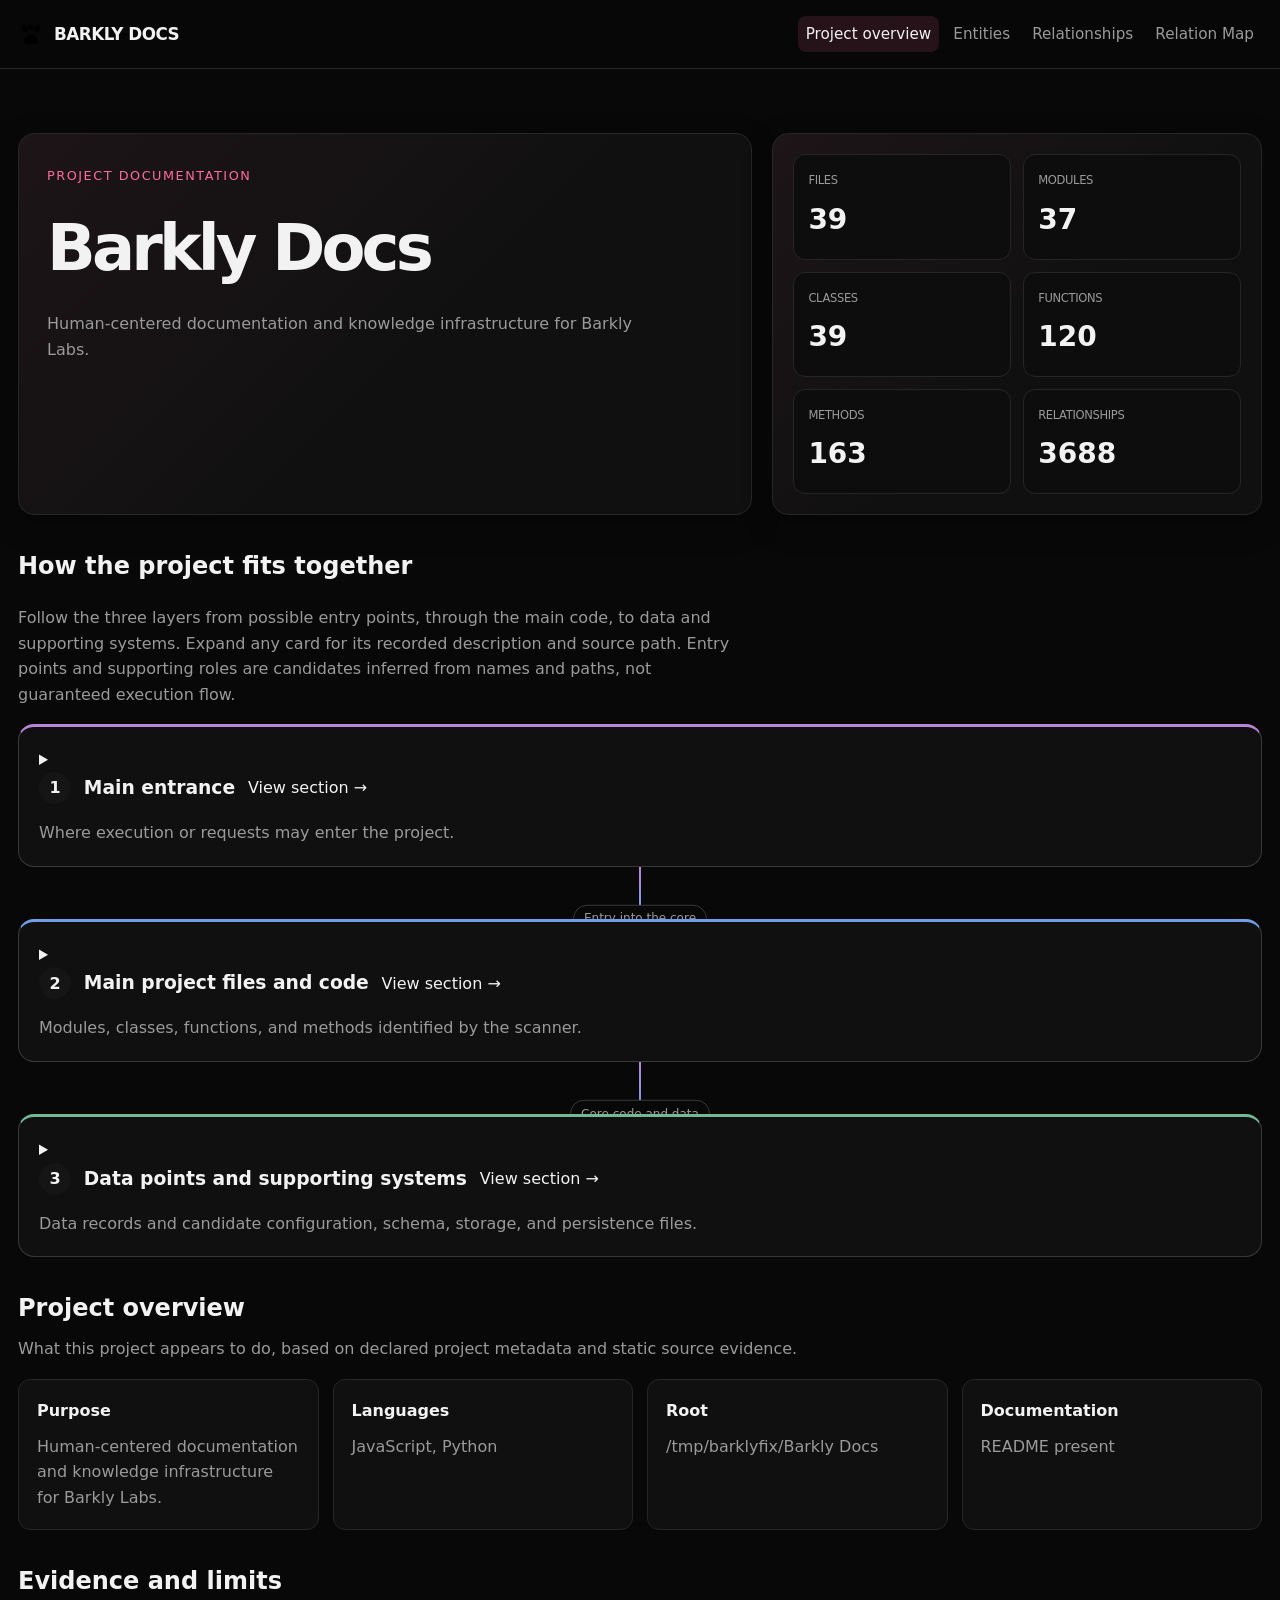
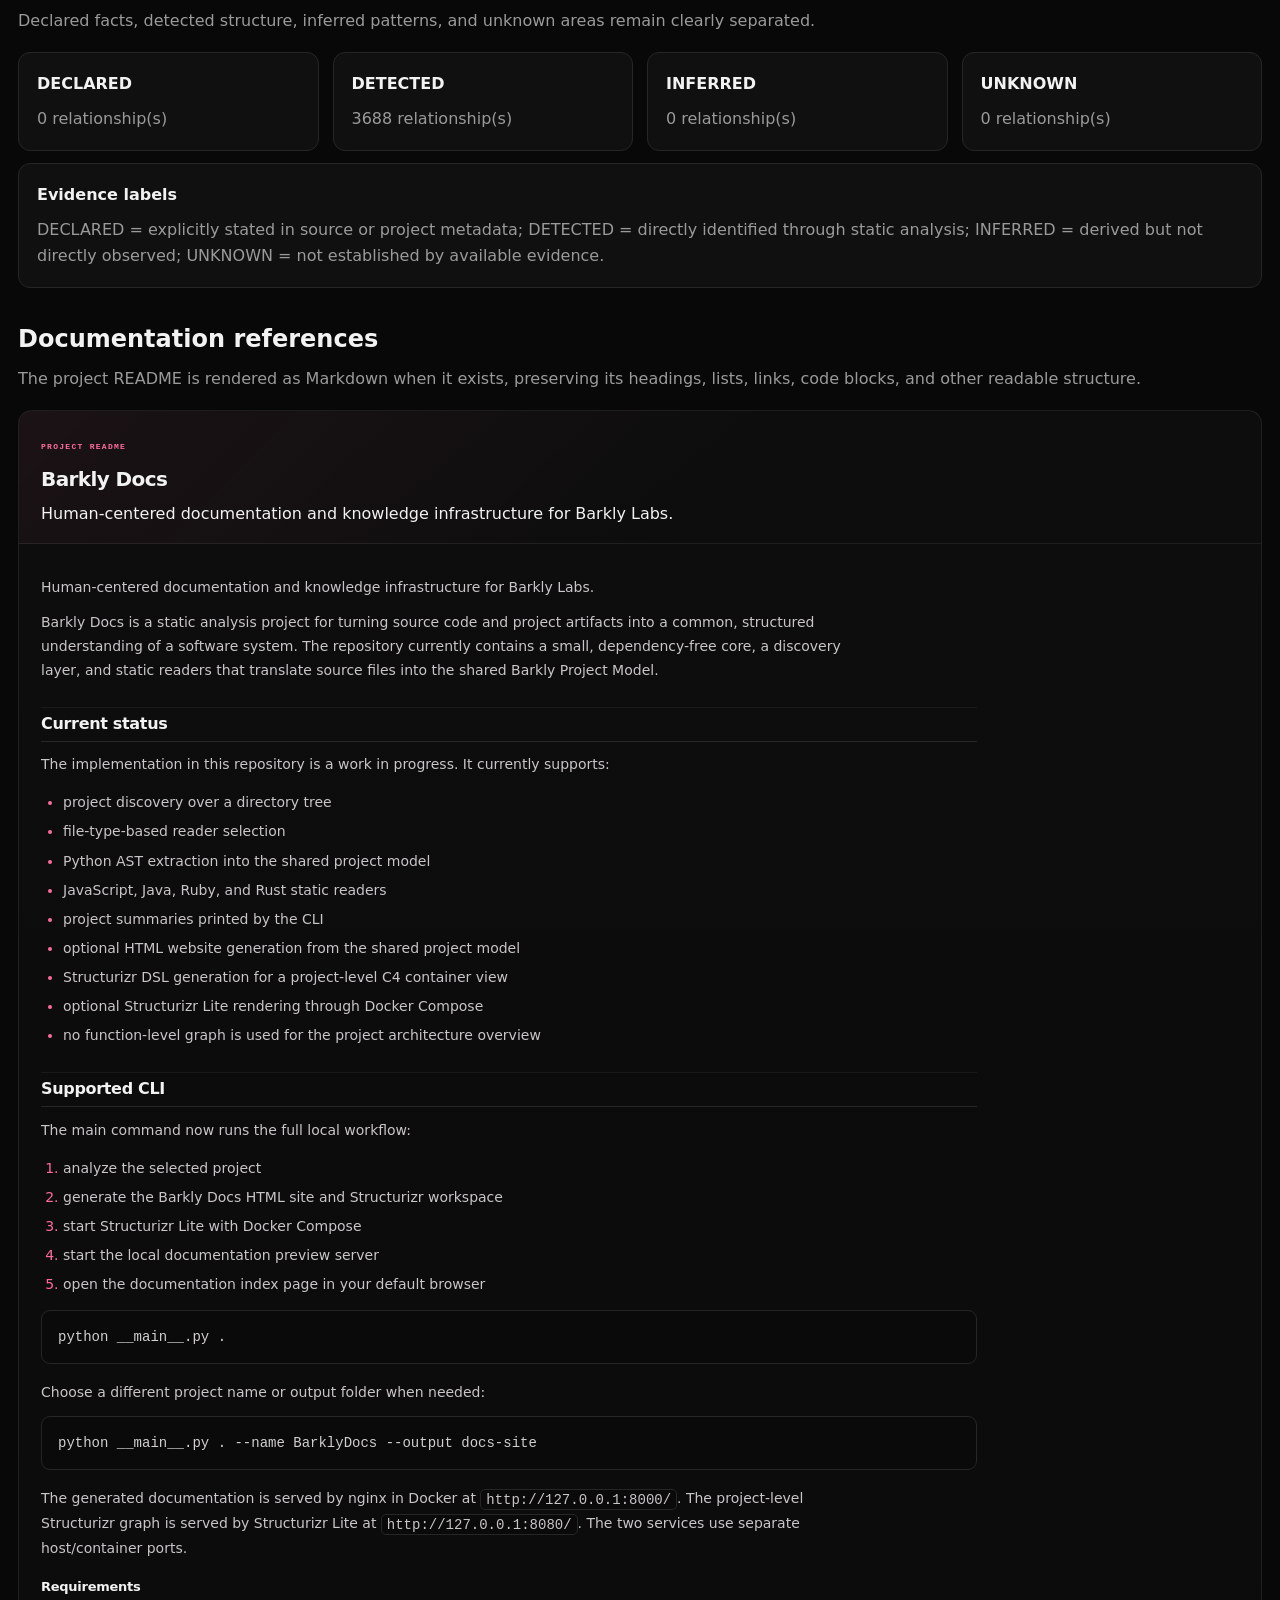
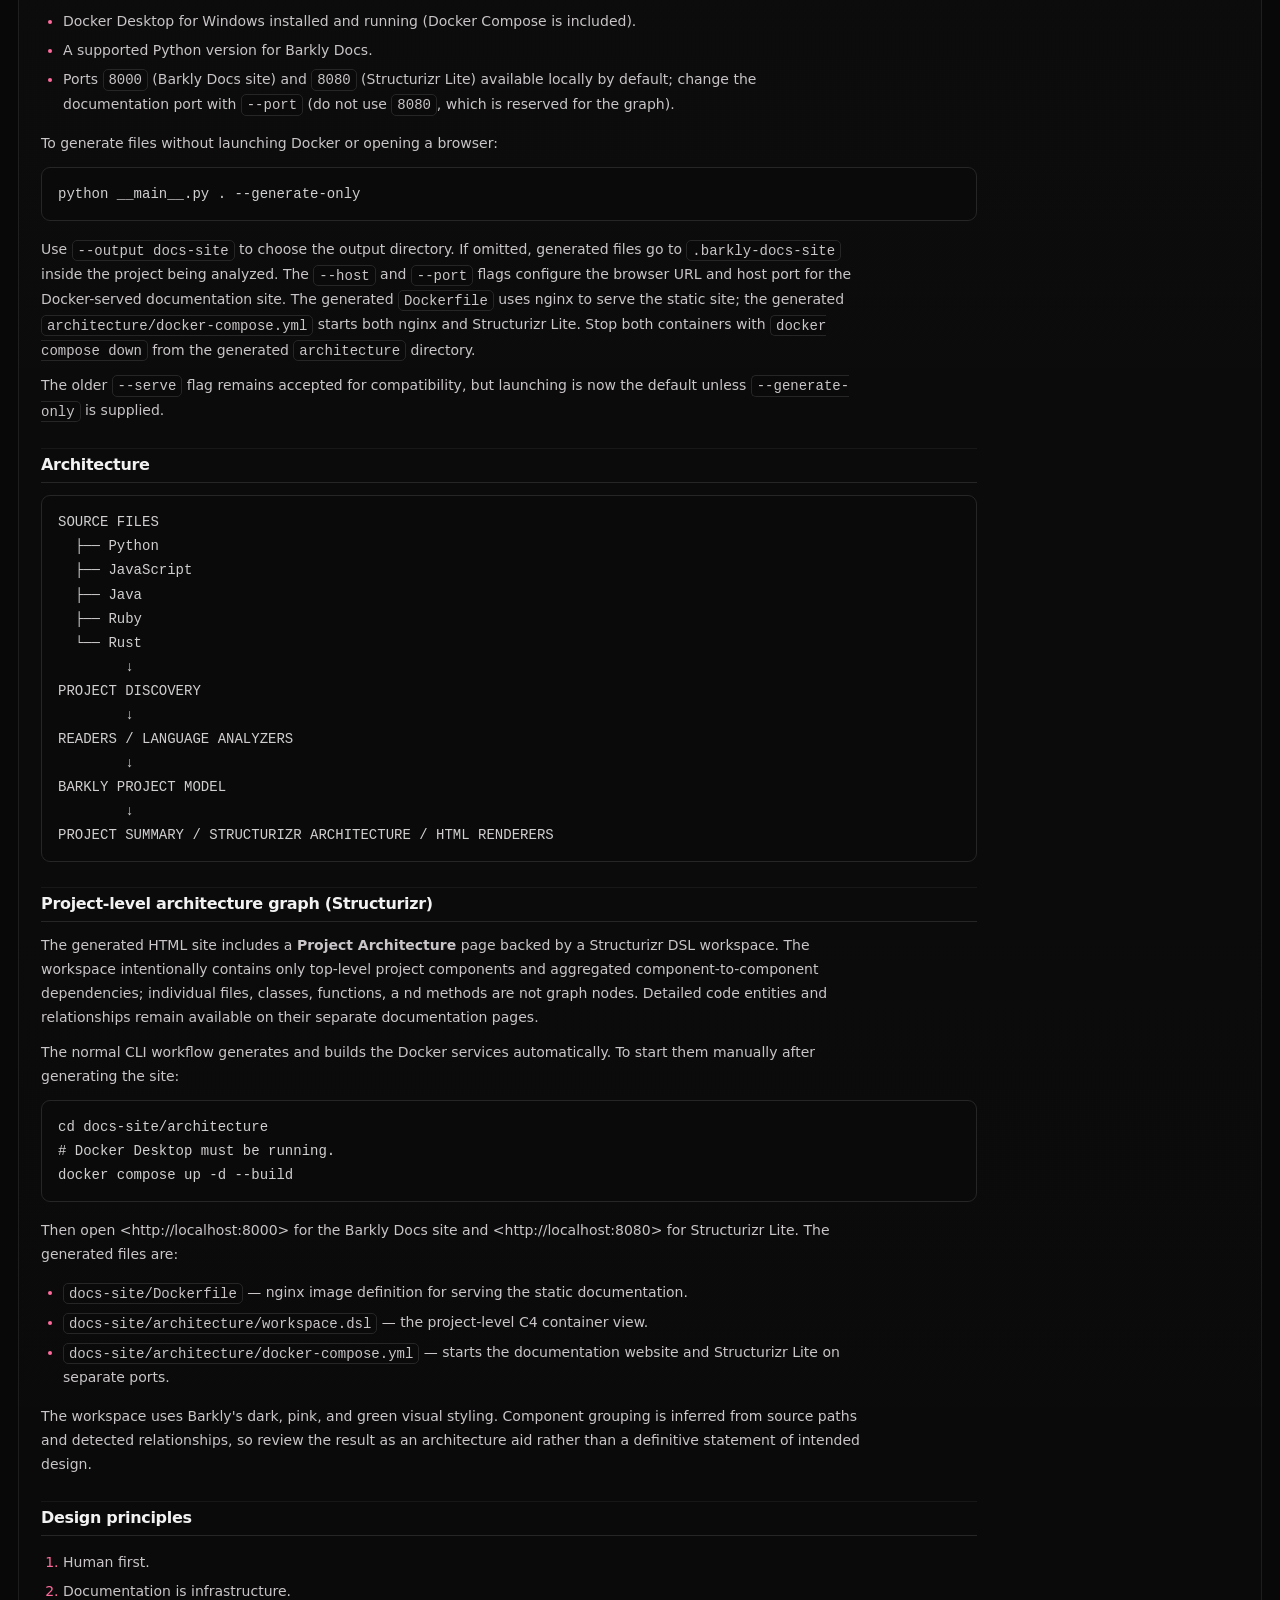
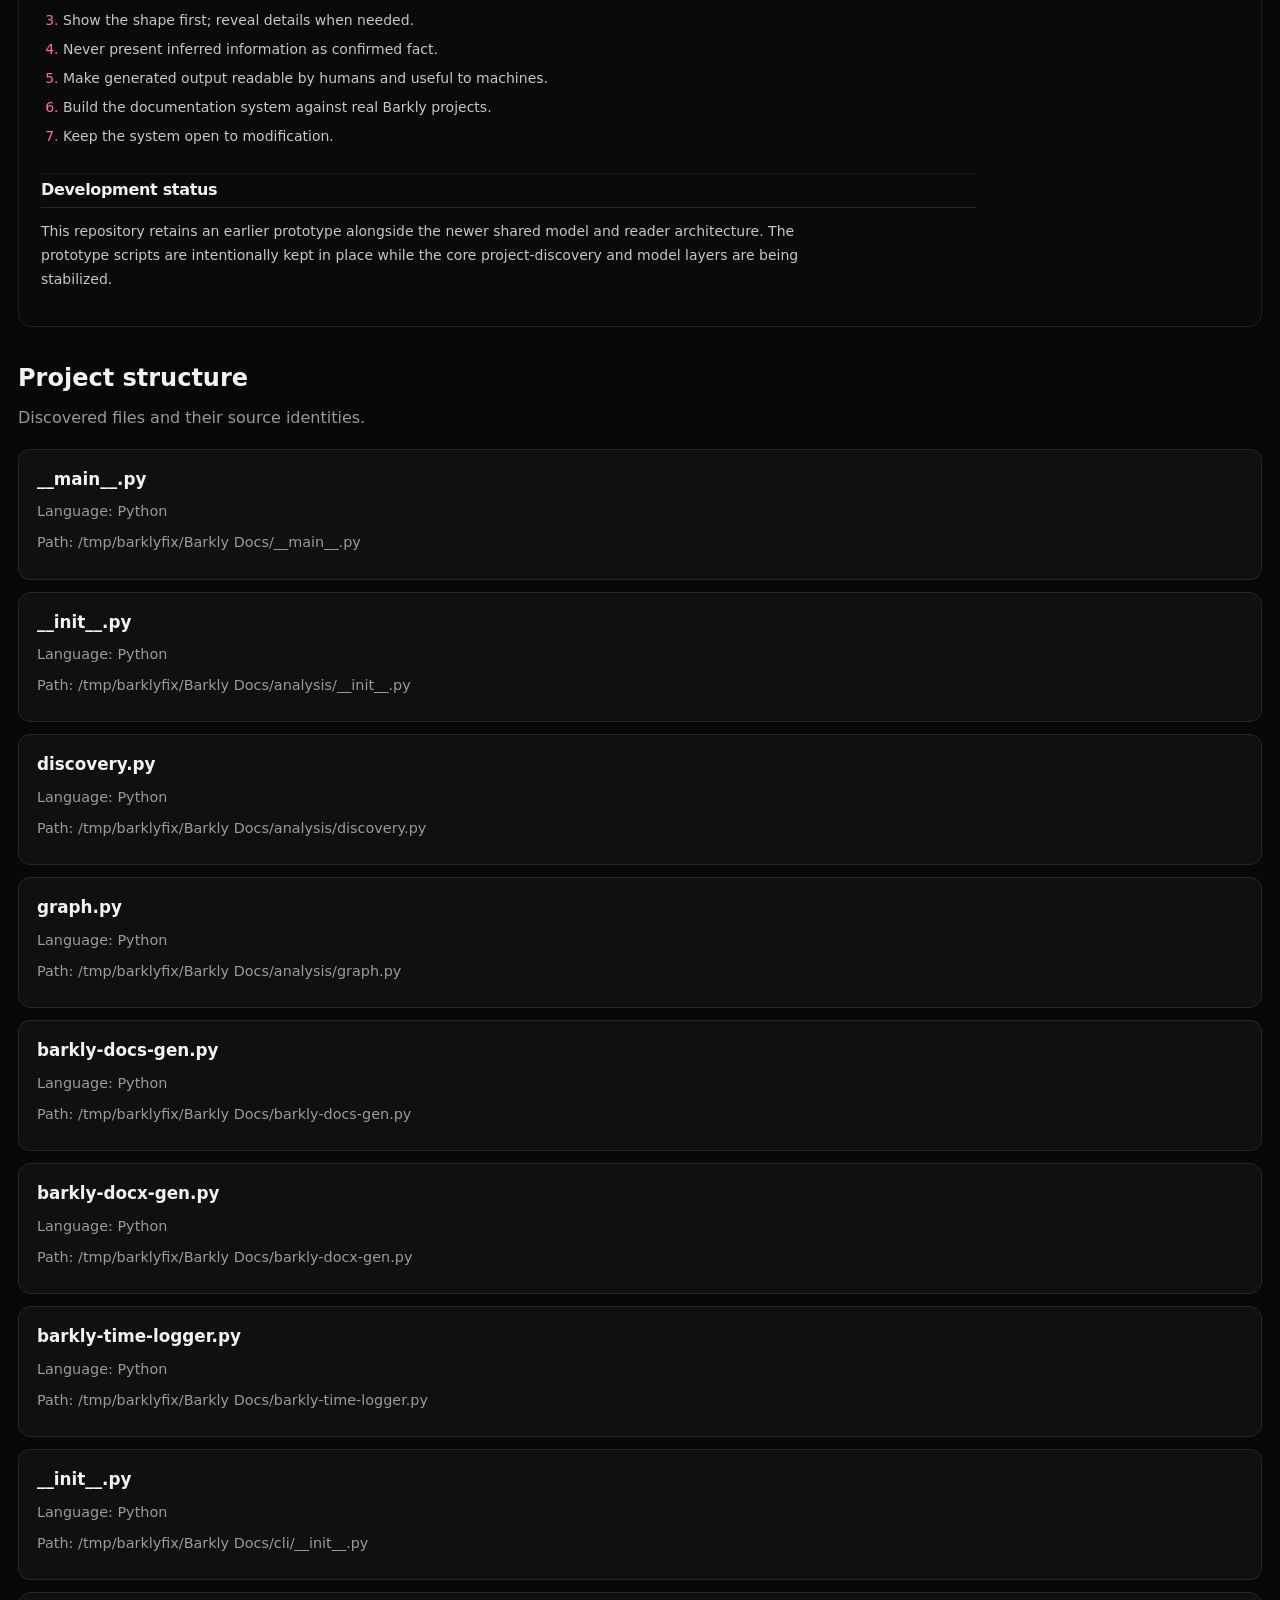
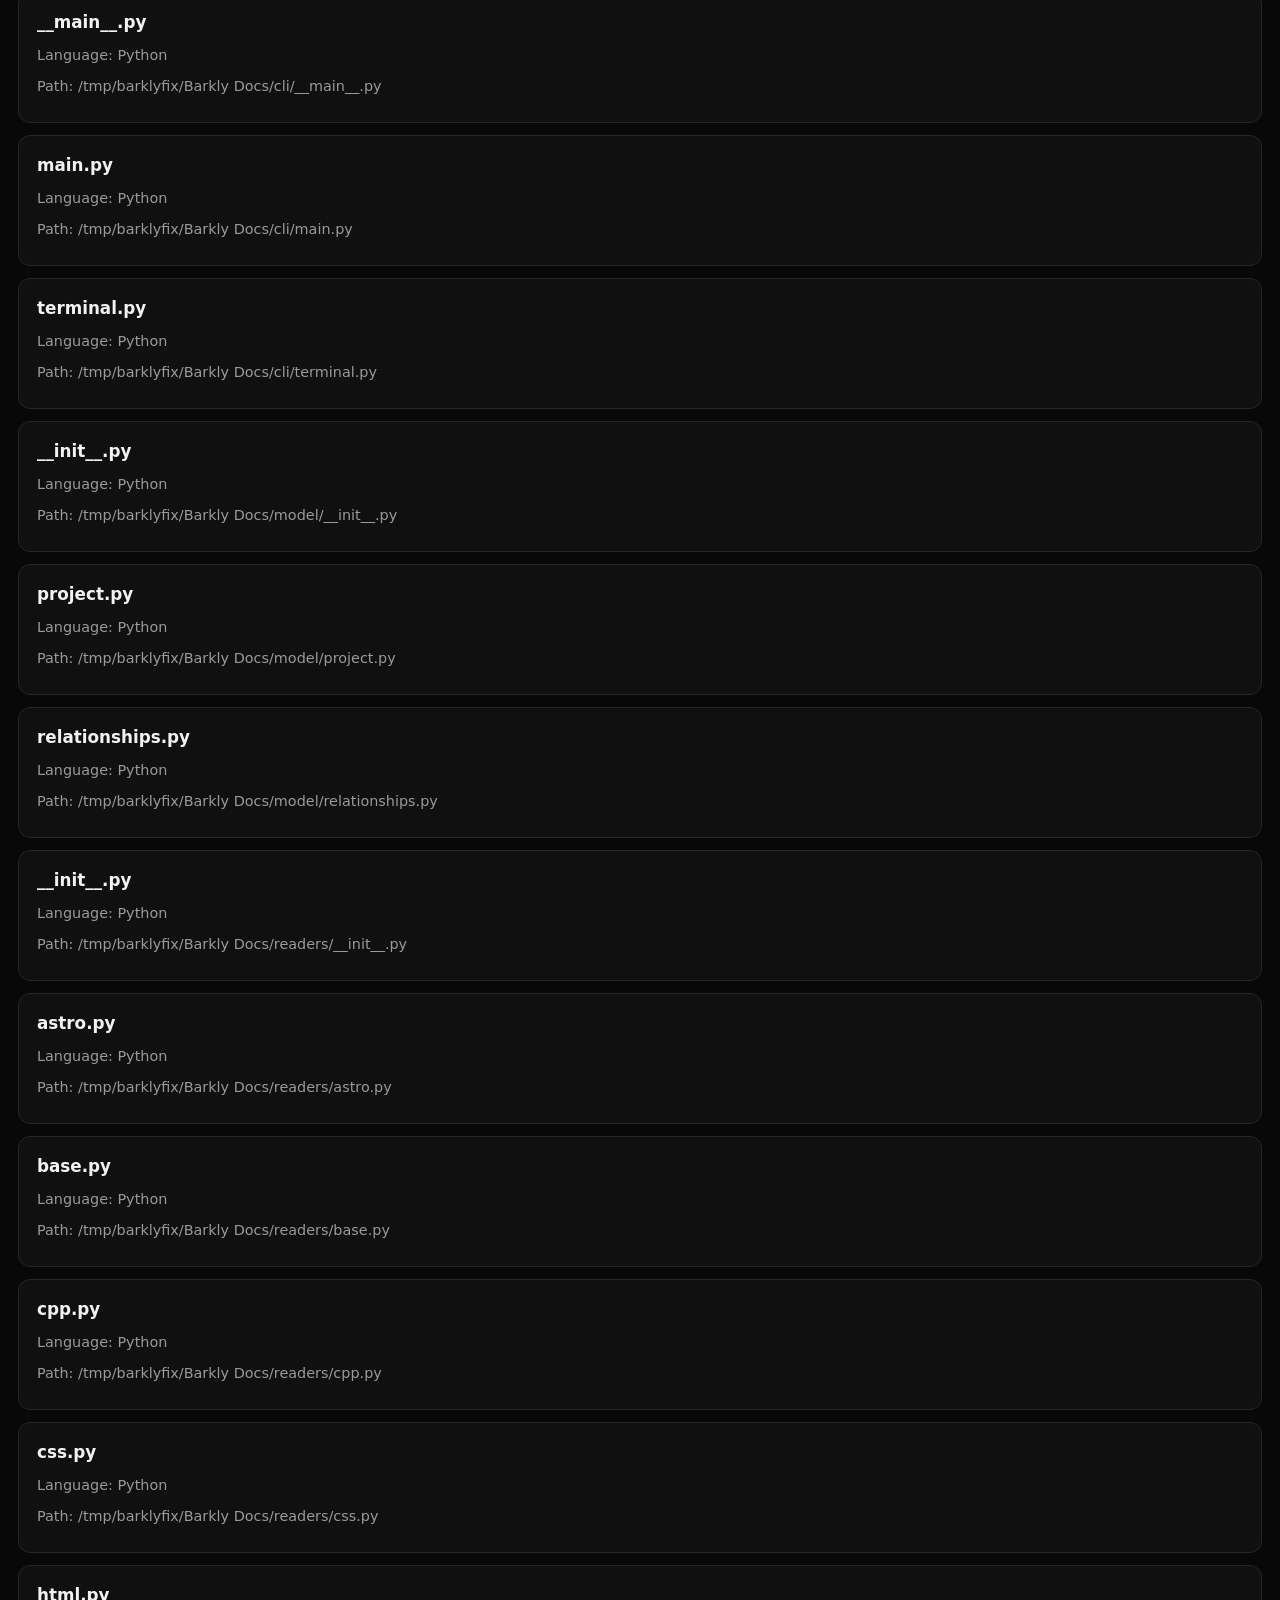
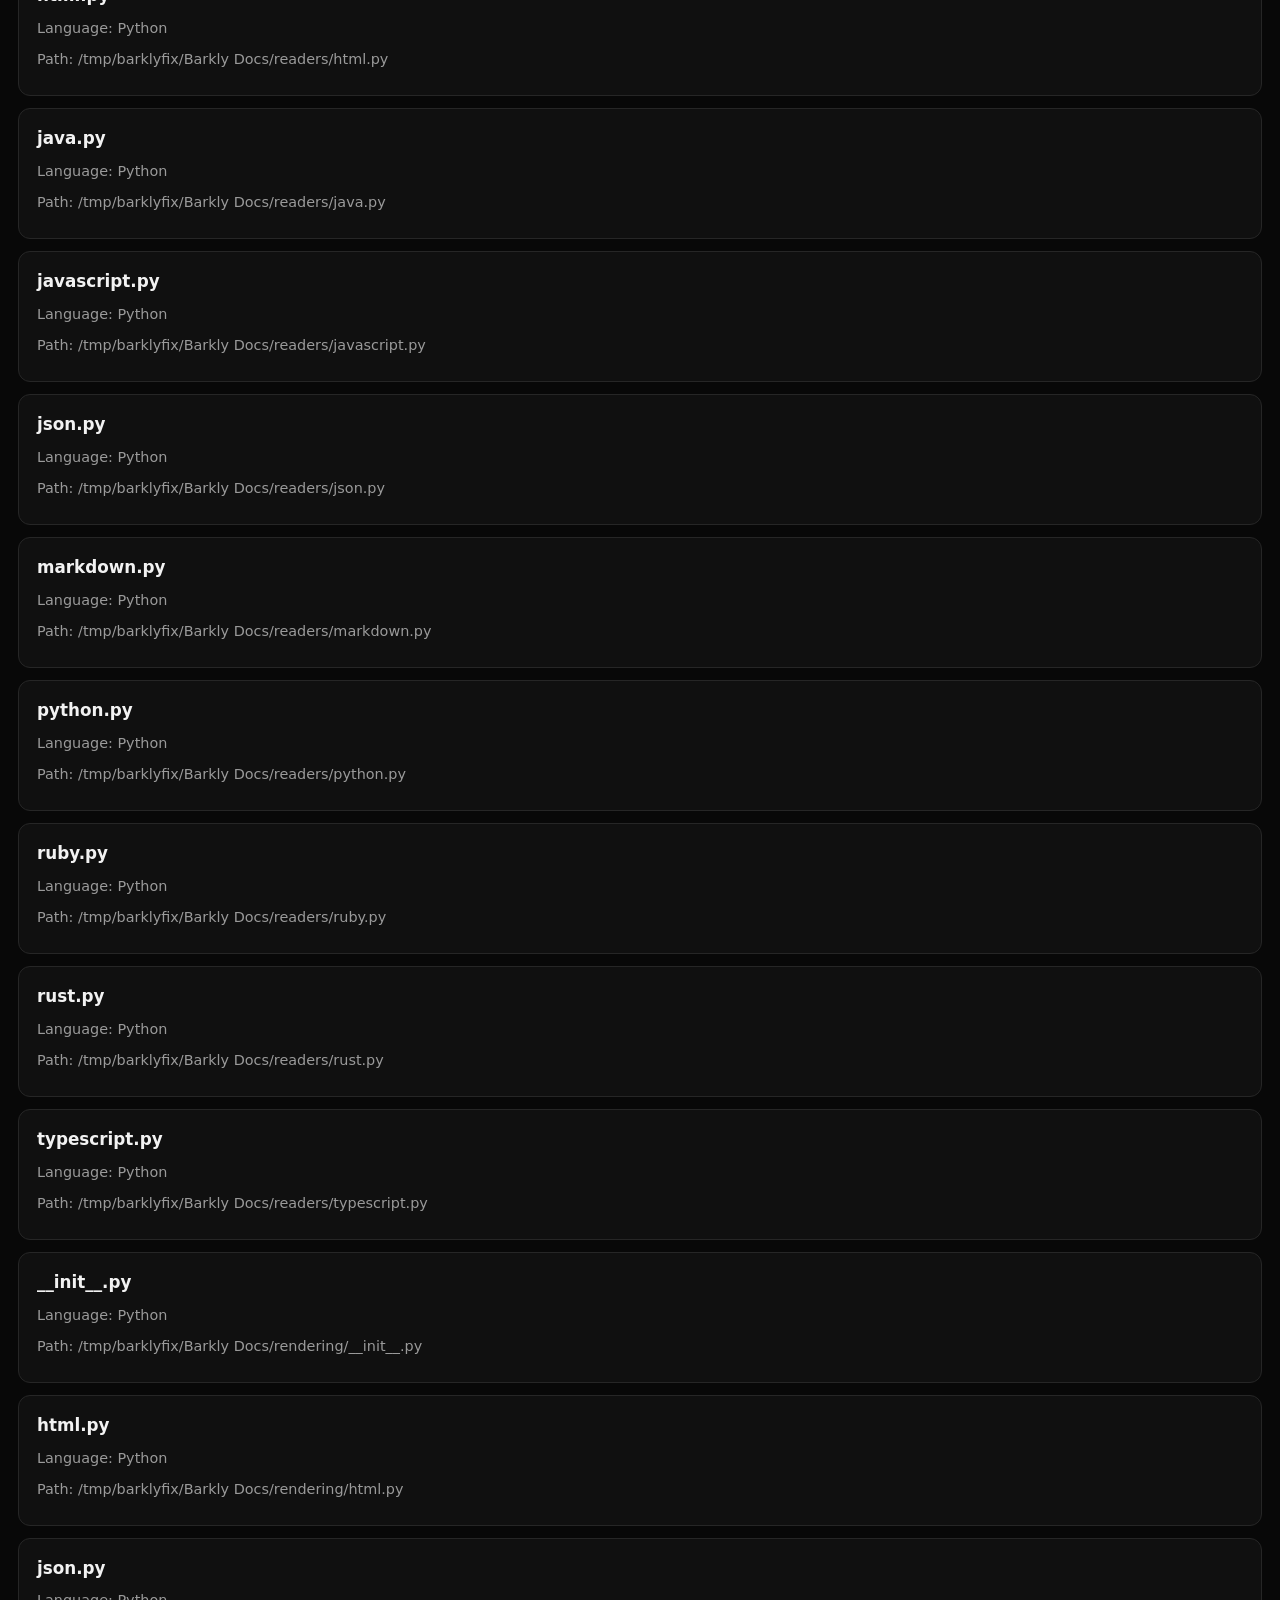
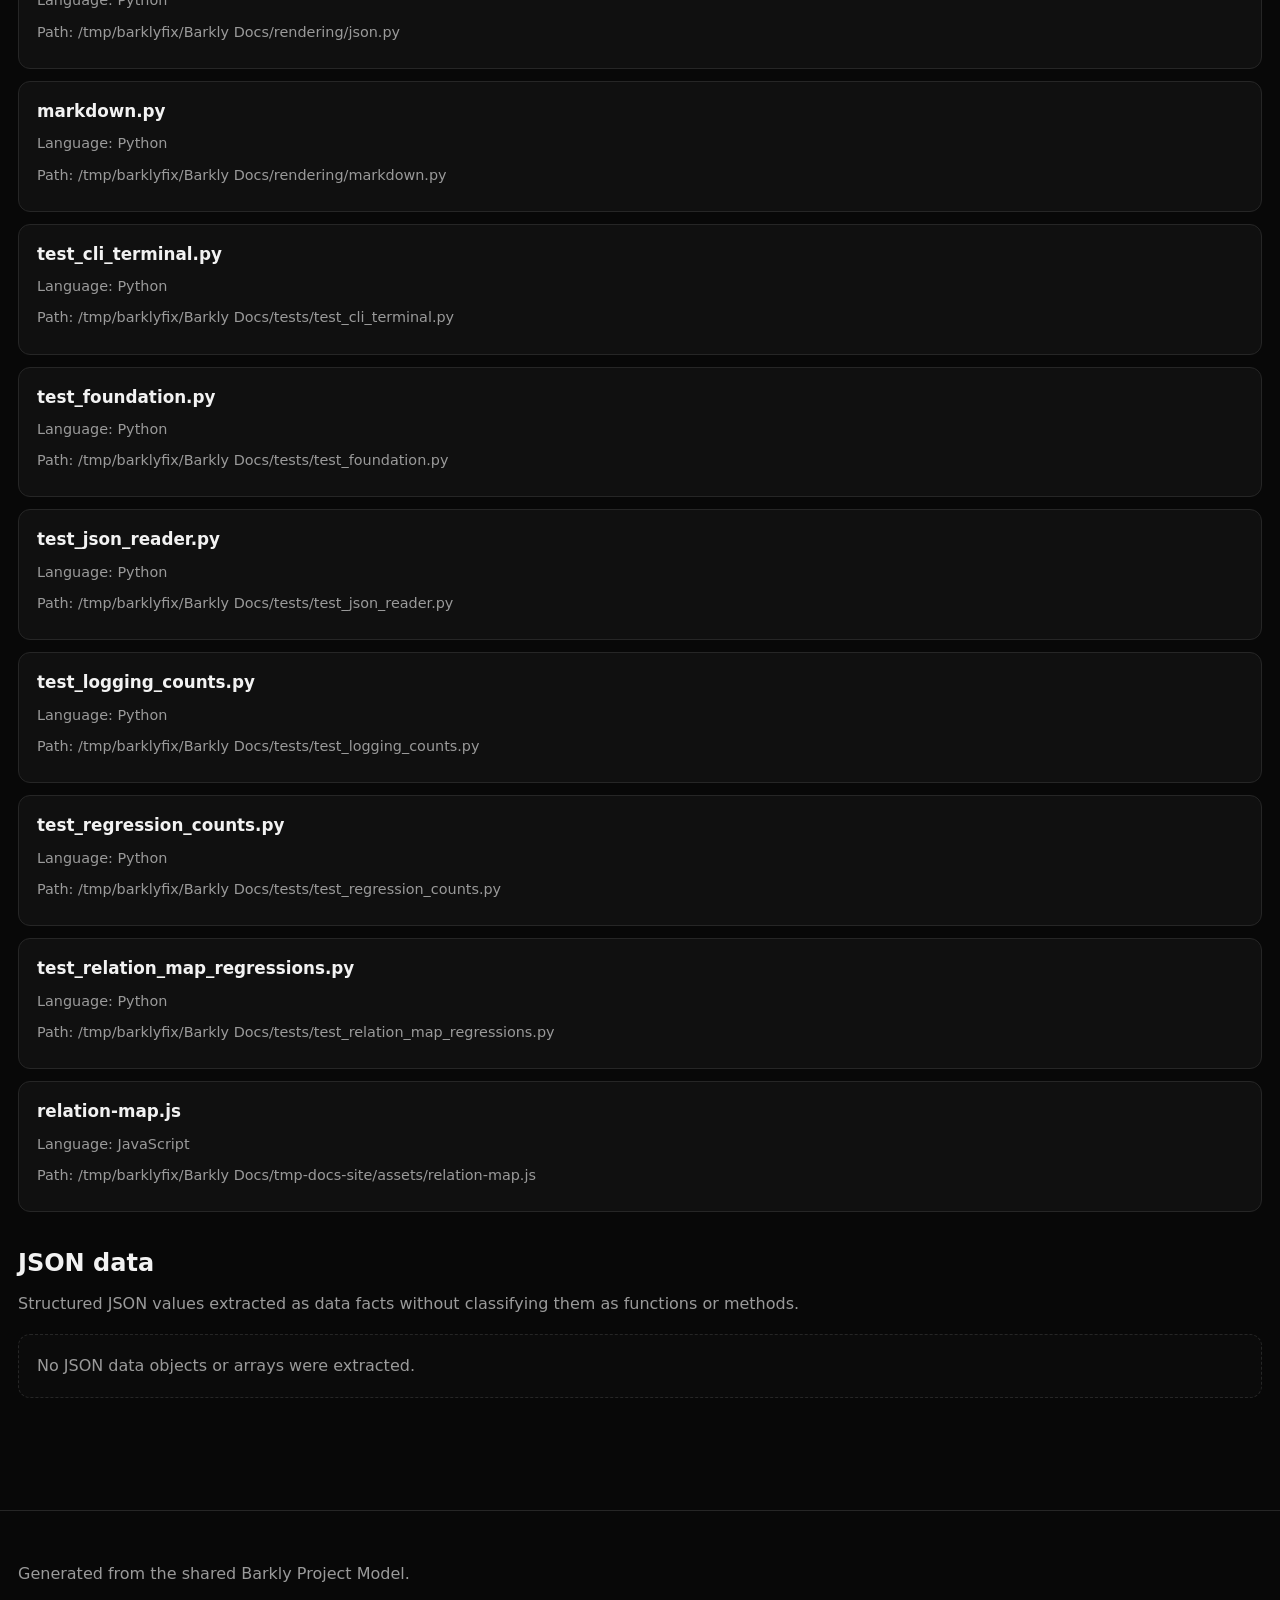
==== commit 70dd70c7: "added working masrkdown documentation  ting" ====
--- a/tmp-docs-site/index.html
+++ b/tmp-docs-site/index.html
@@ -6,7 +6,17 @@
   <title>Barkly Docs — Barkly Docs</title>
   <meta name="description" content="Barkly Docs project overview and evidence-based documentation." />
   <link rel="stylesheet" href="assets/site.css" />
-</head>
+<style id="barkly-readme-style">
+.readme-content{max-width:980px;color:var(--text-soft,#d2cfd1);line-height:1.72;font-size:14px}
+.readme-content h1,.readme-content h2,.readme-content h3,.readme-content h4,.readme-content h5,.readme-content h6{color:var(--text,#f5f3f4);line-height:1.25;margin:1.5em 0 .55em}
+.readme-content h2{font-size:20px;border-bottom:1px solid var(--line,#272727);padding-bottom:7px}.readme-content h3{font-size:16px}
+.readme-content p{margin:.75em 0}.readme-content ul,.readme-content ol{padding-left:25px}.readme-content li{margin:.3em 0}
+.readme-content li::marker{color:var(--accent,#ff6b9d)}.readme-content blockquote{margin:14px 0;padding:9px 15px;border-left:3px solid var(--accent,#ff6b9d);background:rgba(255,107,157,.055)}
+.readme-content pre{overflow:auto;padding:15px;border:1px solid var(--line,#272727);border-radius:9px;background:#090909}.readme-content code{font-family:Consolas,monospace}
+.readme-content :not(pre)>code{padding:.12em .35em;border:1px solid var(--line,#272727);border-radius:5px;background:#090909}
+.readme-content table{width:100%;border-collapse:collapse;margin:16px 0}.readme-content th,.readme-content td{padding:8px 10px;border:1px solid var(--line,#272727);text-align:left}.readme-content th{background:rgba(255,255,255,.03)}
+.readme-content hr{border:0;border-top:1px solid var(--line,#272727);margin:25px 0}.readme-content a{color:var(--accent-bright,#ff86ad)}
+</style><style id="barkly-readme-html">.readme-content{max-width:980px;line-height:1.72}.readme-content h1,.readme-content h2,.readme-content h3{color:var(--text,#f5f3f4);margin:1.4em 0 .55em}.readme-content h2{border-bottom:1px solid var(--line,#272727);padding-bottom:7px}.readme-content p{margin:.75em 0}.readme-content ul,.readme-content ol{padding-left:25px}.readme-content li{margin:.3em 0}.readme-content blockquote{margin:14px 0;padding:9px 15px;border-left:3px solid var(--accent,#ff6b9d);background:rgba(255,107,157,.05)}.readme-content pre{overflow:auto;padding:15px;border:1px solid var(--line,#272727);border-radius:9px;background:#090909}.readme-content :not(pre)>code{padding:.12em .35em;border:1px solid var(--line,#272727);border-radius:5px;background:#090909}.readme-content table{width:100%;border-collapse:collapse;margin:16px 0}.readme-content th,.readme-content td{padding:8px;border:1px solid var(--line,#272727);text-align:left}.readme-content hr{border:0;border-top:1px solid var(--line,#272727);margin:25px 0}</style><style id="barkly-readme-polish">.readme-content{padding:20px 22px 28px;max-width:980px;overflow-wrap:anywhere}.readme-content h1,.readme-content h2,.readme-content h3,.readme-content h4,.readme-content h5,.readme-content h6{color:var(--text);line-height:1.25;letter-spacing:-.02em}.readme-content h1{font-size:24px}.readme-content h2{font-size:18px;margin:26px 0 10px;padding-top:7px;border-top:1px solid rgba(255,255,255,.055)}.readme-content h3{font-size:14px;margin:18px 0 7px}.readme-content p{max-width:820px;color:#c9c5c8}.readme-content ul,.readme-content ol{max-width:820px;padding-left:23px}.readme-content li{margin:5px 0;color:#c9c5c8}.readme-content pre{margin:12px 0 16px;padding:14px 16px;overflow:auto;border:1px solid var(--line);border-radius:9px;background:#0a0a0a}.readme-content blockquote{margin:14px 0;padding:9px 14px;border-left:2px solid var(--accent);color:var(--muted);background:rgba(255,107,157,.035)}.readme-content table{width:100%;border-collapse:collapse;margin:14px 0}.readme-content th,.readme-content td{border:1px solid var(--line);padding:8px 10px;text-align:left}.readme-content th{color:var(--text);background:rgba(255,255,255,.025)}.readme-content hr{border:0;border-top:1px solid rgba(255,255,255,.07);margin:20px 0}.readme-content a{color:var(--accent-bright,var(--accent))}.readme-content :not(pre)>code{padding:.12em .35em;border:1px solid var(--line);border-radius:5px;background:#0a0a0a}</style></head>
 <body>
   <a class="skip-link" href="#main-content">Skip to main content</a>
   <header class="site-header">
@@ -134,7 +144,26 @@
 .readme-content blockquote { margin: 12px 0; padding: 8px 14px; border-left: 2px solid var(--accent); color: var(--muted); background: rgba(255,107,157,.035); }
 .readme-content hr { border: 0; border-top: 1px solid rgba(255,255,255,.07); margin: 20px 0; }
 .readme-content a { color: var(--accent-bright); }
-</style><h2>How the project fits together</h2><p class="architecture-flow-intro">Follow the three layers from possible entry points, through the main code, to data and supporting systems. Expand any card for its recorded description and source path. Entry points and supporting roles are candidates inferred from names and paths, not guaranteed execution flow.</p><details class="architecture-layer architecture-layer-1"><summary class="architecture-layer-summary"><span class="architecture-layer-heading"><span class="architecture-layer-number">1</span><h3>Main entrance</h3><span class="architecture-layer-toggle">View section →</span></span><span class="architecture-layer-description">Where execution or requests may enter the project.</span></summary><div class="architecture-card-grid"><details class="card architecture-item"><summary class="architecture-item-summary"><div class="architecture-item-kind-row"><span class="architecture-item-kind">Entry-point candidate</span></div><div class="architecture-item-main-row"><strong class="architecture-item-name">__main__.py</strong><span class="architecture-expand">View details →</span></div></summary><div class="architecture-item-details"><p>No description was recorded by the scanner.</p><p class="architecture-path"><strong>File:</strong> /tmp/barklyfix/Barkly Docs/__main__.py</p><p class="architecture-match-note">2 matching scan records were grouped into this card.</p></div></details><details class="card architecture-item"><summary class="architecture-item-summary"><div class="architecture-item-kind-row"><span class="architecture-item-kind">Entry-point candidate</span></div><div class="architecture-item-main-row"><strong class="architecture-item-name">main.py</strong><span class="architecture-expand">View details →</span></div></summary><div class="architecture-item-details"><p>No description was recorded by the scanner.</p><p class="architecture-path"><strong>File:</strong> /tmp/barklyfix/Barkly Docs/cli/main.py</p></div></details><details class="card architecture-item"><summary class="architecture-item-summary"><div class="architecture-item-kind-row"><span class="architecture-item-kind">Entry-point candidate</span></div><div class="architecture-item-main-row"><strong class="architecture-item-name">main</strong><span class="architecture-expand">View details →</span></div></summary><div class="architecture-item-details"><p>No description was recorded by the scanner.</p><p class="architecture-path"><strong>File:</strong> /tmp/barklyfix/Barkly Docs/barkly-docx-gen.py</p><p class="architecture-match-note">3 matching scan records were grouped into this card.</p></div></details></div></details><div class="architecture-connector" aria-hidden="true"><span>Entry into the core</span></div><details class="architecture-layer architecture-layer-2"><summary class="architecture-layer-summary"><span class="architecture-layer-heading"><span class="architecture-layer-number">2</span><h3>Main project files and code</h3><span class="architecture-layer-toggle">View section →</span></span><span class="architecture-layer-description">Modules, classes, functions, and methods identified by the scanner.</span></summary><div class="architecture-card-grid"><details class="card architecture-item"><summary class="architecture-item-summary"><div class="architecture-item-kind-row"><span class="architecture-item-kind">Module</span></div><div class="architecture-item-main-row"><strong class="architecture-item-name">__main__</strong><span class="architecture-expand">View details →</span></div></summary><div class="architecture-item-details"><p>No description was recorded by the scanner.</p><p class="architecture-path"><strong>File:</strong> /tmp/barklyfix/Barkly Docs/__main__.py</p><p class="architecture-match-note">2 matching scan records were grouped into this card.</p></div></details><details class="card architecture-item"><summary class="architecture-item-summary"><div class="architecture-item-kind-row"><span class="architecture-item-kind">Module</span></div><div class="architecture-item-main-row"><strong class="architecture-item-name">analysis</strong><span class="architecture-expand">View details →</span></div></summary><div class="architecture-item-details"><p>No description was recorded by the scanner.</p><p class="architecture-path"><strong>File:</strong> /tmp/barklyfix/Barkly Docs/analysis/__init__.py</p></div></details><details class="card architecture-item"><summary class="architecture-item-summary"><div class="architecture-item-kind-row"><span class="architecture-item-kind">Module</span></div><div class="architecture-item-main-row"><strong class="architecture-item-name">discovery</strong><span class="architecture-expand">View details →</span></div></summary><div class="architecture-item-details"><p>No description was recorded by the scanner.</p><p class="architecture-path"><strong>File:</strong> /tmp/barklyfix/Barkly Docs/analysis/discovery.py</p></div></details><details class="card architecture-item"><summary class="architecture-item-summary"><div class="architecture-item-kind-row"><span class="architecture-item-kind">Module</span></div><div class="architecture-item-main-row"><strong class="architecture-item-name">graph</strong><span class="architecture-expand">View details →</span></div></summary><div class="architecture-item-details"><p>No description was recorded by the scanner.</p><p class="architecture-path"><strong>File:</strong> /tmp/barklyfix/Barkly Docs/analysis/graph.py</p></div></details><details class="card architecture-item"><summary class="architecture-item-summary"><div class="architecture-item-kind-row"><span class="architecture-item-kind">Module</span></div><div class="architecture-item-main-row"><strong class="architecture-item-name">barkly-docx-gen</strong><span class="architecture-expand">View details →</span></div></summary><div class="architecture-item-details"><p>No description was recorded by the scanner.</p><p class="architecture-path"><strong>File:</strong> /tmp/barklyfix/Barkly Docs/barkly-docx-gen.py</p></div></details><details class="card architecture-item"><summary class="architecture-item-summary"><div class="architecture-item-kind-row"><span class="architecture-item-kind">Module</span></div><div class="architecture-item-main-row"><strong class="architecture-item-name">barkly-time-logger</strong><span class="architecture-expand">View details →</span></div></summary><div class="architecture-item-details"><p>No description was recorded by the scanner.</p><p class="architecture-path"><strong>File:</strong> /tmp/barklyfix/Barkly Docs/barkly-time-logger.py</p></div></details><details class="card architecture-item"><summary class="architecture-item-summary"><div class="architecture-item-kind-row"><span class="architecture-item-kind">Module</span></div><div class="architecture-item-main-row"><strong class="architecture-item-name">cli</strong><span class="architecture-expand">View details →</span></div></summary><div class="architecture-item-details"><p>No description was recorded by the scanner.</p><p class="architecture-path"><strong>File:</strong> /tmp/barklyfix/Barkly Docs/cli/__init__.py</p></div></details><details class="card architecture-item"><summary class="architecture-item-summary"><div class="architecture-item-kind-row"><span class="architecture-item-kind">Module</span></div><div class="architecture-item-main-row"><strong class="architecture-item-name">main</strong><span class="architecture-expand">View details →</span></div></summary><div class="architecture-item-details"><p>No description was recorded by the scanner.</p><p class="architecture-path"><strong>File:</strong> /tmp/barklyfix/Barkly Docs/cli/main.py</p></div></details><details class="card architecture-item"><summary class="architecture-item-summary"><div class="architecture-item-kind-row"><span class="architecture-item-kind">Module</span></div><div class="architecture-item-main-row"><strong class="architecture-item-name">terminal</strong><span class="architecture-expand">View details →</span></div></summary><div class="architecture-item-details"><p>No description was recorded by the scanner.</p><p class="architecture-path"><strong>File:</strong> /tmp/barklyfix/Barkly Docs/cli/terminal.py</p></div></details><details class="card architecture-item"><summary class="architecture-item-summary"><div class="architecture-item-kind-row"><span class="architecture-item-kind">Module</span></div><div class="architecture-item-main-row"><strong class="architecture-item-name">model</strong><span class="architecture-expand">View details →</span></div></summary><div class="architecture-item-details"><p>No description was recorded by the scanner.</p><p class="architecture-path"><strong>File:</strong> /tmp/barklyfix/Barkly Docs/model/__init__.py</p></div></details><details class="card architecture-item"><summary class="architecture-item-summary"><div class="architecture-item-kind-row"><span class="architecture-item-kind">Module</span></div><div class="architecture-item-main-row"><strong class="architecture-item-name">project</strong><span class="architecture-expand">View details →</span></div></summary><div class="architecture-item-details"><p>No description was recorded by the scanner.</p><p class="architecture-path"><strong>File:</strong> /tmp/barklyfix/Barkly Docs/model/project.py</p></div></details><details class="card architecture-item"><summary class="architecture-item-summary"><div class="architecture-item-kind-row"><span class="architecture-item-kind">Module</span></div><div class="architecture-item-main-row"><strong class="architecture-item-name">relationships</strong><span class="architecture-expand">View details →</span></div></summary><div class="architecture-item-details"><p>No description was recorded by the scanner.</p><p class="architecture-path"><strong>File:</strong> /tmp/barklyfix/Barkly Docs/model/relationships.py</p></div></details><details class="card architecture-item"><summary class="architecture-item-summary"><div class="architecture-item-kind-row"><span class="architecture-item-kind">Module</span></div><div class="architecture-item-main-row"><strong class="architecture-item-name">readers</strong><span class="architecture-expand">View details →</span></div></summary><div class="architecture-item-details"><p>No description was recorded by the scanner.</p><p class="architecture-path"><strong>File:</strong> /tmp/barklyfix/Barkly Docs/readers/__init__.py</p></div></details><details class="card architecture-item"><summary class="architecture-item-summary"><div class="architecture-item-kind-row"><span class="architecture-item-kind">Module</span></div><div class="architecture-item-main-row"><strong class="architecture-item-name">astro</strong><span class="architecture-expand">View details →</span></div></summary><div class="architecture-item-details"><p>No description was recorded by the scanner.</p><p class="architecture-path"><strong>File:</strong> /tmp/barklyfix/Barkly Docs/readers/astro.py</p></div></details><details class="card architecture-item"><summary class="architecture-item-summary"><div class="architecture-item-kind-row"><span class="architecture-item-kind">Module</span></div><div class="architecture-item-main-row"><strong class="architecture-item-name">base</strong><span class="architecture-expand">View details →</span></div></summary><div class="architecture-item-details"><p>No description was recorded by the scanner.</p><p class="architecture-path"><strong>File:</strong> /tmp/barklyfix/Barkly Docs/readers/base.py</p></div></details><details class="card architecture-item"><summary class="architecture-item-summary"><div class="architecture-item-kind-row"><span class="architecture-item-kind">Module</span></div><div class="architecture-item-main-row"><strong class="architecture-item-name">cpp</strong><span class="architecture-expand">View details →</span></div></summary><div class="architecture-item-details"><p>No description was recorded by the scanner.</p><p class="architecture-path"><strong>File:</strong> /tmp/barklyfix/Barkly Docs/readers/cpp.py</p></div></details><p class="architecture-more">Showing 16 of 33 unique items here. See the Structure and Relationship Map pages for the full inventory.</p></div><div class="architecture-card-grid"><details class="card architecture-item"><summary class="architecture-item-summary"><div class="architecture-item-kind-row"><span class="architecture-item-kind">Class</span></div><div class="architecture-item-main-row"><strong class="architecture-item-name">_WorkerTask</strong><span class="architecture-expand">View details →</span></div></summary><div class="architecture-item-details"><p>No description was recorded by the scanner.</p><p class="architecture-path"><strong>File:</strong> /tmp/barklyfix/Barkly Docs/analysis/discovery.py</p></div></details><details class="card architecture-item"><summary class="architecture-item-summary"><div class="architecture-item-kind-row"><span class="architecture-item-kind">Class</span></div><div class="architecture-item-main-row"><strong class="architecture-item-name">_WorkerResult</strong><span class="architecture-expand">View details →</span></div></summary><div class="architecture-item-details"><p>No description was recorded by the scanner.</p><p class="architecture-path"><strong>File:</strong> /tmp/barklyfix/Barkly Docs/analysis/discovery.py</p></div></details><details class="card architecture-item"><summary class="architecture-item-summary"><div class="architecture-item-kind-row"><span class="architecture-item-kind">Class</span></div><div class="architecture-item-main-row"><strong class="architecture-item-name">DiscoveryResult</strong><span class="architecture-expand">View details →</span></div></summary><div class="architecture-item-details"><p>No description was recorded by the scanner.</p><p class="architecture-path"><strong>File:</strong> /tmp/barklyfix/Barkly Docs/analysis/discovery.py</p></div></details><details class="card architecture-item"><summary class="architecture-item-summary"><div class="architecture-item-kind-row"><span class="architecture-item-kind">Class</span></div><div class="architecture-item-main-row"><strong class="architecture-item-name">ProjectDiscovery</strong><span class="architecture-expand">View details →</span></div></summary><div class="architecture-item-details"><p>No description was recorded by the scanner.</p><p class="architecture-path"><strong>File:</strong> /tmp/barklyfix/Barkly Docs/analysis/discovery.py</p></div></details><details class="card architecture-item"><summary class="architecture-item-summary"><div class="architecture-item-kind-row"><span class="architecture-item-kind">Class</span></div><div class="architecture-item-main-row"><strong class="architecture-item-name">GraphNode</strong><span class="architecture-expand">View details →</span></div></summary><div class="architecture-item-details"><p>No description was recorded by the scanner.</p><p class="architecture-path"><strong>File:</strong> /tmp/barklyfix/Barkly Docs/analysis/graph.py</p></div></details><details class="card architecture-item"><summary class="architecture-item-summary"><div class="architecture-item-kind-row"><span class="architecture-item-kind">Class</span></div><div class="architecture-item-main-row"><strong class="architecture-item-name">GraphEdge</strong><span class="architecture-expand">View details →</span></div></summary><div class="architecture-item-details"><p>No description was recorded by the scanner.</p><p class="architecture-path"><strong>File:</strong> /tmp/barklyfix/Barkly Docs/analysis/graph.py</p></div></details><details class="card architecture-item"><summary class="architecture-item-summary"><div class="architecture-item-kind-row"><span class="architecture-item-kind">Class</span></div><div class="architecture-item-main-row"><strong class="architecture-item-name">RelationGraph</strong><span class="architecture-expand">View details →</span></div></summary><div class="architecture-item-details"><p>No description was recorded by the scanner.</p><p class="architecture-path"><strong>File:</strong> /tmp/barklyfix/Barkly Docs/analysis/graph.py</p></div></details><details class="card architecture-item"><summary class="architecture-item-summary"><div class="architecture-item-kind-row"><span class="architecture-item-kind">Class</span></div><div class="architecture-item-main-row"><strong class="architecture-item-name">Handler</strong><span class="architecture-expand">View details →</span></div></summary><div class="architecture-item-details"><p>No description was recorded by the scanner.</p><p class="architecture-path"><strong>File:</strong> /tmp/barklyfix/Barkly Docs/barkly-time-logger.py</p></div></details><details class="card architecture-item"><summary class="architecture-item-summary"><div class="architecture-item-kind-row"><span class="architecture-item-kind">Class</span></div><div class="architecture-item-main-row"><strong class="architecture-item-name">BarklyTerminal</strong><span class="architecture-expand">View details →</span></div></summary><div class="architecture-item-details"><p>No description was recorded by the scanner.</p><p class="architecture-path"><strong>File:</strong> /tmp/barklyfix/Barkly Docs/cli/terminal.py</p></div></details><details class="card architecture-item"><summary class="architecture-item-summary"><div class="architecture-item-kind-row"><span class="architecture-item-kind">Class</span></div><div class="architecture-item-main-row"><strong class="architecture-item-name">_TextFormatter</strong><span class="architecture-expand">View details →</span></div></summary><div class="architecture-item-details"><p>No description was recorded by the scanner.</p><p class="architecture-path"><strong>File:</strong> /tmp/barklyfix/Barkly Docs/cli/terminal.py</p></div></details><details class="card architecture-item"><summary class="architecture-item-summary"><div class="architecture-item-kind-row"><span class="architecture-item-kind">Class</span></div><div class="architecture-item-main-row"><strong class="architecture-item-name">Project</strong><span class="architecture-expand">View details →</span></div></summary><div class="architecture-item-details"><p>No description was recorded by the scanner.</p><p class="architecture-path"><strong>File:</strong> /tmp/barklyfix/Barkly Docs/model/project.py</p></div></details><details class="card architecture-item"><summary class="architecture-item-summary"><div class="architecture-item-kind-row"><span class="architecture-item-kind">Class</span></div><div class="architecture-item-main-row"><strong class="architecture-item-name">FileNode</strong><span class="architecture-expand">View details →</span></div></summary><div class="architecture-item-details"><p>No description was recorded by the scanner.</p><p class="architecture-path"><strong>File:</strong> /tmp/barklyfix/Barkly Docs/model/project.py</p></div></details><details class="card architecture-item"><summary class="architecture-item-summary"><div class="architecture-item-kind-row"><span class="architecture-item-kind">Class</span></div><div class="architecture-item-main-row"><strong class="architecture-item-name">ModuleNode</strong><span class="architecture-expand">View details →</span></div></summary><div class="architecture-item-details"><p>No description was recorded by the scanner.</p><p class="architecture-path"><strong>File:</strong> /tmp/barklyfix/Barkly Docs/model/project.py</p></div></details><details class="card architecture-item"><summary class="architecture-item-summary"><div class="architecture-item-kind-row"><span class="architecture-item-kind">Class</span></div><div class="architecture-item-main-row"><strong class="architecture-item-name">ComponentNode</strong><span class="architecture-expand">View details →</span></div></summary><div class="architecture-item-details"><p>No description was recorded by the scanner.</p><p class="architecture-path"><strong>File:</strong> /tmp/barklyfix/Barkly Docs/model/project.py</p></div></details><details class="card architecture-item"><summary class="architecture-item-summary"><div class="architecture-item-kind-row"><span class="architecture-item-kind">Class</span></div><div class="architecture-item-main-row"><strong class="architecture-item-name">FunctionNode</strong><span class="architecture-expand">View details →</span></div></summary><div class="architecture-item-details"><p>No description was recorded by the scanner.</p><p class="architecture-path"><strong>File:</strong> /tmp/barklyfix/Barkly Docs/model/project.py</p></div></details><details class="card architecture-item"><summary class="architecture-item-summary"><div class="architecture-item-kind-row"><span class="architecture-item-kind">Class</span></div><div class="architecture-item-main-row"><strong class="architecture-item-name">MethodNode</strong><span class="architecture-expand">View details →</span></div></summary><div class="architecture-item-details"><p>No description was recorded by the scanner.</p><p class="architecture-path"><strong>File:</strong> /tmp/barklyfix/Barkly Docs/model/project.py</p></div></details><p class="architecture-more">Showing 16 of 39 unique items here. See the Structure and Relationship Map pages for the full inventory.</p></div><div class="architecture-card-grid"><details class="card architecture-item"><summary class="architecture-item-summary"><div class="architecture-item-kind-row"><span class="architecture-item-kind">Function</span></div><div class="architecture-item-main-row"><strong class="architecture-item-name">_default_worker_count</strong><span class="architecture-expand">View details →</span></div></summary><div class="architecture-item-details"><p>No description was recorded by the scanner.</p><p class="architecture-path"><strong>File:</strong> /tmp/barklyfix/Barkly Docs/analysis/discovery.py</p></div></details><details class="card architecture-item"><summary class="architecture-item-summary"><div class="architecture-item-kind-row"><span class="architecture-item-kind">Function</span></div><div class="architecture-item-main-row"><strong class="architecture-item-name">_instantiate_reader</strong><span class="architecture-expand">View details →</span></div></summary><div class="architecture-item-details"><p>No description was recorded by the scanner.</p><p class="architecture-path"><strong>File:</strong> /tmp/barklyfix/Barkly Docs/analysis/discovery.py</p></div></details><details class="card architecture-item"><summary class="architecture-item-summary"><div class="architecture-item-kind-row"><span class="architecture-item-kind">Function</span></div><div class="architecture-item-main-row"><strong class="architecture-item-name">_snapshot_project</strong><span class="architecture-expand">View details →</span></div></summary><div class="architecture-item-details"><p>No description was recorded by the scanner.</p><p class="architecture-path"><strong>File:</strong> /tmp/barklyfix/Barkly Docs/analysis/discovery.py</p></div></details><details class="card architecture-item"><summary class="architecture-item-summary"><div class="architecture-item-kind-row"><span class="architecture-item-kind">Function</span></div><div class="architecture-item-main-row"><strong class="architecture-item-name">_deserialize_node</strong><span class="architecture-expand">View details →</span></div></summary><div class="architecture-item-details"><p>No description was recorded by the scanner.</p><p class="architecture-path"><strong>File:</strong> /tmp/barklyfix/Barkly Docs/analysis/discovery.py</p></div></details><details class="card architecture-item"><summary class="architecture-item-summary"><div class="architecture-item-kind-row"><span class="architecture-item-kind">Function</span></div><div class="architecture-item-main-row"><strong class="architecture-item-name">_read_worker_task</strong><span class="architecture-expand">View details →</span></div></summary><div class="architecture-item-details"><p>No description was recorded by the scanner.</p><p class="architecture-path"><strong>File:</strong> /tmp/barklyfix/Barkly Docs/analysis/discovery.py</p></div></details><details class="card architecture-item"><summary class="architecture-item-summary"><div class="architecture-item-kind-row"><span class="architecture-item-kind">Function</span></div><div class="architecture-item-main-row"><strong class="architecture-item-name">_merge_worker_result</strong><span class="architecture-expand">View details →</span></div></summary><div class="architecture-item-details"><p>No description was recorded by the scanner.</p><p class="architecture-path"><strong>File:</strong> /tmp/barklyfix/Barkly Docs/analysis/discovery.py</p></div></details><details class="card architecture-item"><summary class="architecture-item-summary"><div class="architecture-item-kind-row"><span class="architecture-item-kind">Function</span></div><div class="architecture-item-main-row"><strong class="architecture-item-name">_is_project_source_path</strong><span class="architecture-expand">View details →</span></div></summary><div class="architecture-item-details"><p>No description was recorded by the scanner.</p><p class="architecture-path"><strong>File:</strong> /tmp/barklyfix/Barkly Docs/analysis/graph.py</p></div></details><details class="card architecture-item"><summary class="architecture-item-summary"><div class="architecture-item-kind-row"><span class="architecture-item-kind">Function</span></div><div class="architecture-item-main-row"><strong class="architecture-item-name">_node_source_path</strong><span class="architecture-expand">View details →</span></div></summary><div class="architecture-item-details"><p>No description was recorded by the scanner.</p><p class="architecture-path"><strong>File:</strong> /tmp/barklyfix/Barkly Docs/analysis/graph.py</p></div></details><details class="card architecture-item"><summary class="architecture-item-summary"><div class="architecture-item-kind-row"><span class="architecture-item-kind">Function</span></div><div class="architecture-item-main-row"><strong class="architecture-item-name">_normalize_identifier</strong><span class="architecture-expand">View details →</span></div></summary><div class="architecture-item-details"><p>No description was recorded by the scanner.</p><p class="architecture-path"><strong>File:</strong> /tmp/barklyfix/Barkly Docs/analysis/graph.py</p></div></details><details class="card architecture-item"><summary class="architecture-item-summary"><div class="architecture-item-kind-row"><span class="architecture-item-kind">Function</span></div><div class="architecture-item-main-row"><strong class="architecture-item-name">_display_name</strong><span class="architecture-expand">View details →</span></div></summary><div class="architecture-item-details"><p>No description was recorded by the scanner.</p><p class="architecture-path"><strong>File:</strong> /tmp/barklyfix/Barkly Docs/analysis/graph.py</p></div></details><details class="card architecture-item"><summary class="architecture-item-summary"><div class="architecture-item-kind-row"><span class="architecture-item-kind">Function</span></div><div class="architecture-item-main-row"><strong class="architecture-item-name">_build_qualified_name</strong><span class="architecture-expand">View details →</span></div></summary><div class="architecture-item-details"><p>No description was recorded by the scanner.</p><p class="architecture-path"><strong>File:</strong> /tmp/barklyfix/Barkly Docs/analysis/graph.py</p></div></details><details class="card architecture-item"><summary class="architecture-item-summary"><div class="architecture-item-kind-row"><span class="architecture-item-kind">Function</span></div><div class="architecture-item-main-row"><strong class="architecture-item-name">_relationship_explanation</strong><span class="architecture-expand">View details →</span></div></summary><div class="architecture-item-details"><p>No description was recorded by the scanner.</p><p class="architecture-path"><strong>File:</strong> /tmp/barklyfix/Barkly Docs/analysis/graph.py</p></div></details><details class="card architecture-item"><summary class="architecture-item-summary"><div class="architecture-item-kind-row"><span class="architecture-item-kind">Function</span></div><div class="architecture-item-main-row"><strong class="architecture-item-name">_build_symbol_index</strong><span class="architecture-expand">View details →</span></div></summary><div class="architecture-item-details"><p>No description was recorded by the scanner.</p><p class="architecture-path"><strong>File:</strong> /tmp/barklyfix/Barkly Docs/analysis/graph.py</p></div></details><details class="card architecture-item"><summary class="architecture-item-summary"><div class="architecture-item-kind-row"><span class="architecture-item-kind">Function</span></div><div class="architecture-item-main-row"><strong class="architecture-item-name">_match_known_symbol</strong><span class="architecture-expand">View details →</span></div></summary><div class="architecture-item-details"><p>No description was recorded by the scanner.</p><p class="architecture-path"><strong>File:</strong> /tmp/barklyfix/Barkly Docs/analysis/graph.py</p></div></details><details class="card architecture-item"><summary class="architecture-item-summary"><div class="architecture-item-kind-row"><span class="architecture-item-kind">Function</span></div><div class="architecture-item-main-row"><strong class="architecture-item-name">_record_unresolved</strong><span class="architecture-expand">View details →</span></div></summary><div class="architecture-item-details"><p>No description was recorded by the scanner.</p><p class="architecture-path"><strong>File:</strong> /tmp/barklyfix/Barkly Docs/analysis/graph.py</p></div></details><details class="card architecture-item"><summary class="architecture-item-summary"><div class="architecture-item-kind-row"><span class="architecture-item-kind">Function</span></div><div class="architecture-item-main-row"><strong class="architecture-item-name">_sort_nodes</strong><span class="architecture-expand">View details →</span></div></summary><div class="architecture-item-details"><p>No description was recorded by the scanner.</p><p class="architecture-path"><strong>File:</strong> /tmp/barklyfix/Barkly Docs/analysis/graph.py</p></div></details><p class="architecture-more">Showing 16 of 118 unique items here. See the Structure and Relationship Map pages for the full inventory.</p></div><div class="architecture-card-grid"><details class="card architecture-item"><summary class="architecture-item-summary"><div class="architecture-item-kind-row"><span class="architecture-item-kind">Method</span></div><div class="architecture-item-main-row"><strong class="architecture-item-name">__init__</strong><span class="architecture-expand">View details →</span></div></summary><div class="architecture-item-details"><p>No description was recorded by the scanner.</p><p class="architecture-path"><strong>File:</strong> /tmp/barklyfix/Barkly Docs/analysis/discovery.py</p><p class="architecture-match-note">4 matching scan records were grouped into this card.</p></div></details><details class="card architecture-item"><summary class="architecture-item-summary"><div class="architecture-item-kind-row"><span class="architecture-item-kind">Method</span></div><div class="architecture-item-main-row"><strong class="architecture-item-name">analyze</strong><span class="architecture-expand">View details →</span></div></summary><div class="architecture-item-details"><p>No description was recorded by the scanner.</p><p class="architecture-path"><strong>File:</strong> /tmp/barklyfix/Barkly Docs/analysis/discovery.py</p></div></details><details class="card architecture-item"><summary class="architecture-item-summary"><div class="architecture-item-kind-row"><span class="architecture-item-kind">Method</span></div><div class="architecture-item-main-row"><strong class="architecture-item-name">_analyze_parallel</strong><span class="architecture-expand">View details →</span></div></summary><div class="architecture-item-details"><p>No description was recorded by the scanner.</p><p class="architecture-path"><strong>File:</strong> /tmp/barklyfix/Barkly Docs/analysis/discovery.py</p></div></details><details class="card architecture-item"><summary class="architecture-item-summary"><div class="architecture-item-kind-row"><span class="architecture-item-kind">Method</span></div><div class="architecture-item-main-row"><strong class="architecture-item-name">_discover_files</strong><span class="architecture-expand">View details →</span></div></summary><div class="architecture-item-details"><p>No description was recorded by the scanner.</p><p class="architecture-path"><strong>File:</strong> /tmp/barklyfix/Barkly Docs/analysis/discovery.py</p></div></details><details class="card architecture-item"><summary class="architecture-item-summary"><div class="architecture-item-kind-row"><span class="architecture-item-kind">Method</span></div><div class="architecture-item-main-row"><strong class="architecture-item-name">_is_ignored</strong><span class="architecture-expand">View details →</span></div></summary><div class="architecture-item-details"><p>No description was recorded by the scanner.</p><p class="architecture-path"><strong>File:</strong> /tmp/barklyfix/Barkly Docs/analysis/discovery.py</p></div></details><details class="card architecture-item"><summary class="architecture-item-summary"><div class="architecture-item-kind-row"><span class="architecture-item-kind">Method</span></div><div class="architecture-item-main-row"><strong class="architecture-item-name">_find_reader</strong><span class="architecture-expand">View details →</span></div></summary><div class="architecture-item-details"><p>No description was recorded by the scanner.</p><p class="architecture-path"><strong>File:</strong> /tmp/barklyfix/Barkly Docs/analysis/discovery.py</p></div></details><details class="card architecture-item"><summary class="architecture-item-summary"><div class="architecture-item-kind-row"><span class="architecture-item-kind">Method</span></div><div class="architecture-item-main-row"><strong class="architecture-item-name">add_node</strong><span class="architecture-expand">View details →</span></div></summary><div class="architecture-item-details"><p>No description was recorded by the scanner.</p><p class="architecture-path"><strong>File:</strong> /tmp/barklyfix/Barkly Docs/analysis/graph.py</p></div></details><details class="card architecture-item"><summary class="architecture-item-summary"><div class="architecture-item-kind-row"><span class="architecture-item-kind">Method</span></div><div class="architecture-item-main-row"><strong class="architecture-item-name">add_edge</strong><span class="architecture-expand">View details →</span></div></summary><div class="architecture-item-details"><p>No description was recorded by the scanner.</p><p class="architecture-path"><strong>File:</strong> /tmp/barklyfix/Barkly Docs/analysis/graph.py</p></div></details><details class="card architecture-item"><summary class="architecture-item-summary"><div class="architecture-item-kind-row"><span class="architecture-item-kind">Method</span></div><div class="architecture-item-main-row"><strong class="architecture-item-name">summary</strong><span class="architecture-expand">View details →</span></div></summary><div class="architecture-item-details"><p>No description was recorded by the scanner.</p><p class="architecture-path"><strong>File:</strong> /tmp/barklyfix/Barkly Docs/analysis/graph.py</p><p class="architecture-match-note">3 matching scan records were grouped into this card.</p></div></details><details class="card architecture-item"><summary class="architecture-item-summary"><div class="architecture-item-kind-row"><span class="architecture-item-kind">Method</span></div><div class="architecture-item-main-row"><strong class="architecture-item-name">as_dict</strong><span class="architecture-expand">View details →</span></div></summary><div class="architecture-item-details"><p>No description was recorded by the scanner.</p><p class="architecture-path"><strong>File:</strong> /tmp/barklyfix/Barkly Docs/analysis/graph.py</p></div></details><details class="card architecture-item"><summary class="architecture-item-summary"><div class="architecture-item-kind-row"><span class="architecture-item-kind">Method</span></div><div class="architecture-item-main-row"><strong class="architecture-item-name">to_json</strong><span class="architecture-expand">View details →</span></div></summary><div class="architecture-item-details"><p>No description was recorded by the scanner.</p><p class="architecture-path"><strong>File:</strong> /tmp/barklyfix/Barkly Docs/analysis/graph.py</p></div></details><details class="card architecture-item"><summary class="architecture-item-summary"><div class="architecture-item-kind-row"><span class="architecture-item-kind">Method</span></div><div class="architecture-item-main-row"><strong class="architecture-item-name">send_html</strong><span class="architecture-expand">View details →</span></div></summary><div class="architecture-item-details"><p>No description was recorded by the scanner.</p><p class="architecture-path"><strong>File:</strong> /tmp/barklyfix/Barkly Docs/barkly-time-logger.py</p></div></details><details class="card architecture-item"><summary class="architecture-item-summary"><div class="architecture-item-kind-row"><span class="architecture-item-kind">Method</span></div><div class="architecture-item-main-row"><strong class="architecture-item-name">do_GET</strong><span class="architecture-expand">View details →</span></div></summary><div class="architecture-item-details"><p>No description was recorded by the scanner.</p><p class="architecture-path"><strong>File:</strong> /tmp/barklyfix/Barkly Docs/barkly-time-logger.py</p></div></details><details class="card architecture-item"><summary class="architecture-item-summary"><div class="architecture-item-kind-row"><span class="architecture-item-kind">Method</span></div><div class="architecture-item-main-row"><strong class="architecture-item-name">do_POST</strong><span class="architecture-expand">View details →</span></div></summary><div class="architecture-item-details"><p>No description was recorded by the scanner.</p><p class="architecture-path"><strong>File:</strong> /tmp/barklyfix/Barkly Docs/barkly-time-logger.py</p></div></details><details class="card architecture-item"><summary class="architecture-item-summary"><div class="architecture-item-kind-row"><span class="architecture-item-kind">Method</span></div><div class="architecture-item-main-row"><strong class="architecture-item-name">_supports_color</strong><span class="architecture-expand">View details →</span></div></summary><div class="architecture-item-details"><p>No description was recorded by the scanner.</p><p class="architecture-path"><strong>File:</strong> /tmp/barklyfix/Barkly Docs/cli/terminal.py</p></div></details><details class="card architecture-item"><summary class="architecture-item-summary"><div class="architecture-item-kind-row"><span class="architecture-item-kind">Method</span></div><div class="architecture-item-main-row"><strong class="architecture-item-name">_safe_text</strong><span class="architecture-expand">View details →</span></div></summary><div class="architecture-item-details"><p>No description was recorded by the scanner.</p><p class="architecture-path"><strong>File:</strong> /tmp/barklyfix/Barkly Docs/cli/terminal.py</p></div></details><p class="architecture-more">Showing 16 of 129 unique items here. See the Structure and Relationship Map pages for the full inventory.</p></div></details><div class="architecture-connector" aria-hidden="true"><span>Core code and data</span></div><details class="architecture-layer architecture-layer-3"><summary class="architecture-layer-summary"><span class="architecture-layer-heading"><span class="architecture-layer-number">3</span><h3>Data points and supporting systems</h3><span class="architecture-layer-toggle">View section →</span></span><span class="architecture-layer-description">Data records and candidate configuration, schema, storage, and persistence files.</span></summary><p class="architecture-empty">No data record records were identified in this scan.</p><h3 class="architecture-subheading">Supporting files</h3><div class="architecture-card-grid"><details class="card architecture-item"><summary class="architecture-item-summary"><div class="architecture-item-kind-row"><span class="architecture-item-kind">Supporting file candidate</span></div><div class="architecture-item-main-row"><strong class="architecture-item-name">__init__.py</strong><span class="architecture-expand">View details →</span></div></summary><div class="architecture-item-details"><p>No description was recorded by the scanner.</p><p class="architecture-path"><strong>File:</strong> /tmp/barklyfix/Barkly Docs/model/__init__.py</p></div></details><details class="card architecture-item"><summary class="architecture-item-summary"><div class="architecture-item-kind-row"><span class="architecture-item-kind">Supporting file candidate</span></div><div class="architecture-item-main-row"><strong class="architecture-item-name">project.py</strong><span class="architecture-expand">View details →</span></div></summary><div class="architecture-item-details"><p>No description was recorded by the scanner.</p><p class="architecture-path"><strong>File:</strong> /tmp/barklyfix/Barkly Docs/model/project.py</p></div></details><details class="card architecture-item"><summary class="architecture-item-summary"><div class="architecture-item-kind-row"><span class="architecture-item-kind">Supporting file candidate</span></div><div class="architecture-item-main-row"><strong class="architecture-item-name">relationships.py</strong><span class="architecture-expand">View details →</span></div></summary><div class="architecture-item-details"><p>No description was recorded by the scanner.</p><p class="architecture-path"><strong>File:</strong> /tmp/barklyfix/Barkly Docs/model/relationships.py</p></div></details></div></details></section><div class="section"><h2>Project overview</h2><div class="section-subtitle">What this project appears to do, based on declared project metadata and static source evidence.</div><div class="grid"><div class="tile"><h3>Purpose</h3><p>Human-centered documentation and knowledge infrastructure for Barkly Labs.</p></div><div class="tile"><h3>Languages</h3><p>JavaScript, Python</p></div><div class="tile"><h3>Root</h3><p>/tmp/barklyfix/Barkly Docs</p></div><div class="tile"><h3>Documentation</h3><p>README present</p></div></div></div><div class="section"><h2>Evidence and limits</h2><div class="section-subtitle">Declared facts, detected structure, inferred patterns, and unknown areas remain clearly separated.</div><div class="grid"><div class="tile"><h3>DECLARED</h3><p>0 relationship(s)</p></div><div class="tile"><h3>DETECTED</h3><p>3688 relationship(s)</p></div><div class="tile"><h3>INFERRED</h3><p>0 relationship(s)</p></div><div class="tile"><h3>UNKNOWN</h3><p>0 relationship(s)</p></div></div><div class="tile" style="margin-top:12px;"><h3>Evidence labels</h3><p>DECLARED = explicitly stated in source or project metadata; DETECTED = directly identified through static analysis; INFERRED = derived but not directly observed; UNKNOWN = not established by available evidence.</p></div></div><div class="section"><h2>Documentation references</h2><div class="section-subtitle">The project README is rendered as Markdown when it exists, preserving its headings, lists, links, code blocks, and other readable structure.</div><article class="readme-panel"><header class="readme-intro"><span class="readme-kicker">PROJECT README</span><h2>Barkly Docs</h2><p class="readme-lead">Human-centered documentation and knowledge infrastructure for Barkly Labs.</p></header><div class="readme-content"><p>Human-centered documentation and knowledge infrastructure for Barkly Labs.</p><p>Barkly Docs is a static analysis project for turning source code and project artifacts into a common, structured understanding of a software system. The repository currently contains a small, dependency-free core, a discovery layer, and static readers that translate source files into the shared Barkly Project Model.</p><h2>Current status</h2><p>The implementation in this repository is a work in progress. It currently supports:</p><ul><li>project discovery over a directory tree</li><li>file-type-based reader selection</li><li>Python AST extraction into the shared project model</li><li>JavaScript, Java, Ruby, and Rust static readers</li><li>project summaries printed by the CLI</li><li>optional HTML website generation from the shared project model</li><li>Structurizr DSL generation for a project-level C4 container view</li><li>optional Structurizr Lite rendering through Docker Compose</li><li>no function-level graph is used for the project architecture overview</li></ul><h2>Supported CLI</h2><p>The main command now runs the full local workflow:</p><ol><li>analyze the selected project</li><li>generate the Barkly Docs HTML site and Structurizr workspace</li><li>start Structurizr Lite with Docker Compose</li><li>start the local documentation preview server</li><li>open the documentation index page in your default browser</li></ol><pre><code class="language-powershell">python __main__.py .</code></pre><p>Choose a different project name or output folder when needed:</p><pre><code class="language-powershell">python __main__.py . --name BarklyDocs --output docs-site</code></pre><p>The generated documentation is served by nginx in Docker at <code>http://127.0.0.1:8000/</code>. The project-level Structurizr graph is served by Structurizr Lite at <code>http://127.0.0.1:8080/</code>. The two services use separate host/container ports.</p><h3>Requirements</h3><ul><li>Docker Desktop for Windows installed and running (Docker Compose is included).</li><li>A supported Python version for Barkly Docs.</li><li>Ports <code>8000</code> (Barkly Docs site) and <code>8080</code> (Structurizr Lite) available locally by default; change the documentation port with <code>--port</code> (do not use <code>8080</code>, which is reserved for the graph).</li></ul><p>To generate files without launching Docker or opening a browser:</p><pre><code class="language-powershell">python __main__.py . --generate-only</code></pre><p>Use <code>--output docs-site</code> to choose the output directory. If omitted, generated files go to <code>.barkly-docs-site</code> inside the project being analyzed. The <code>--host</code> and <code>--port</code> flags configure the browser URL and host port for the Docker-served documentation site. The generated <code>Dockerfile</code> uses nginx to serve the static site; the generated <code>architecture/docker-compose.yml</code> starts both nginx and Structurizr Lite. Stop both containers with <code>docker compose down</code> from the generated <code>architecture</code> directory.</p><p>The older <code>--serve</code> flag remains accepted for compatibility, but launching is now the default unless <code>--generate-only</code> is supplied.</p><h2>Architecture</h2><pre><code class="language-text">SOURCE FILES
+</style><h2>How the project fits together</h2><p class="architecture-flow-intro">Follow the three layers from possible entry points, through the main code, to data and supporting systems. Expand any card for its recorded description and source path. Entry points and supporting roles are candidates inferred from names and paths, not guaranteed execution flow.</p><details class="architecture-layer architecture-layer-1"><summary class="architecture-layer-summary"><span class="architecture-layer-heading"><span class="architecture-layer-number">1</span><h3>Main entrance</h3><span class="architecture-layer-toggle">View section →</span></span><span class="architecture-layer-description">Where execution or requests may enter the project.</span></summary><div class="architecture-card-grid"><details class="card architecture-item"><summary class="architecture-item-summary"><div class="architecture-item-kind-row"><span class="architecture-item-kind">Entry-point candidate</span></div><div class="architecture-item-main-row"><strong class="architecture-item-name">__main__.py</strong><span class="architecture-expand">View details →</span></div></summary><div class="architecture-item-details"><p>No description was recorded by the scanner.</p><p class="architecture-path"><strong>File:</strong> /tmp/barklyfix/Barkly Docs/__main__.py</p><p class="architecture-match-note">2 matching scan records were grouped into this card.</p></div></details><details class="card architecture-item"><summary class="architecture-item-summary"><div class="architecture-item-kind-row"><span class="architecture-item-kind">Entry-point candidate</span></div><div class="architecture-item-main-row"><strong class="architecture-item-name">main.py</strong><span class="architecture-expand">View details →</span></div></summary><div class="architecture-item-details"><p>No description was recorded by the scanner.</p><p class="architecture-path"><strong>File:</strong> /tmp/barklyfix/Barkly Docs/cli/main.py</p></div></details><details class="card architecture-item"><summary class="architecture-item-summary"><div class="architecture-item-kind-row"><span class="architecture-item-kind">Entry-point candidate</span></div><div class="architecture-item-main-row"><strong class="architecture-item-name">main</strong><span class="architecture-expand">View details →</span></div></summary><div class="architecture-item-details"><p>No description was recorded by the scanner.</p><p class="architecture-path"><strong>File:</strong> /tmp/barklyfix/Barkly Docs/barkly-docx-gen.py</p><p class="architecture-match-note">3 matching scan records were grouped into this card.</p></div></details></div></details><div class="architecture-connector" aria-hidden="true"><span>Entry into the core</span></div><details class="architecture-layer architecture-layer-2"><summary class="architecture-layer-summary"><span class="architecture-layer-heading"><span class="architecture-layer-number">2</span><h3>Main project files and code</h3><span class="architecture-layer-toggle">View section →</span></span><span class="architecture-layer-description">Modules, classes, functions, and methods identified by the scanner.</span></summary><div class="architecture-card-grid"><details class="card architecture-item"><summary class="architecture-item-summary"><div class="architecture-item-kind-row"><span class="architecture-item-kind">Module</span></div><div class="architecture-item-main-row"><strong class="architecture-item-name">__main__</strong><span class="architecture-expand">View details →</span></div></summary><div class="architecture-item-details"><p>No description was recorded by the scanner.</p><p class="architecture-path"><strong>File:</strong> /tmp/barklyfix/Barkly Docs/__main__.py</p><p class="architecture-match-note">2 matching scan records were grouped into this card.</p></div></details><details class="card architecture-item"><summary class="architecture-item-summary"><div class="architecture-item-kind-row"><span class="architecture-item-kind">Module</span></div><div class="architecture-item-main-row"><strong class="architecture-item-name">analysis</strong><span class="architecture-expand">View details →</span></div></summary><div class="architecture-item-details"><p>No description was recorded by the scanner.</p><p class="architecture-path"><strong>File:</strong> /tmp/barklyfix/Barkly Docs/analysis/__init__.py</p></div></details><details class="card architecture-item"><summary class="architecture-item-summary"><div class="architecture-item-kind-row"><span class="architecture-item-kind">Module</span></div><div class="architecture-item-main-row"><strong class="architecture-item-name">discovery</strong><span class="architecture-expand">View details →</span></div></summary><div class="architecture-item-details"><p>No description was recorded by the scanner.</p><p class="architecture-path"><strong>File:</strong> /tmp/barklyfix/Barkly Docs/analysis/discovery.py</p></div></details><details class="card architecture-item"><summary class="architecture-item-summary"><div class="architecture-item-kind-row"><span class="architecture-item-kind">Module</span></div><div class="architecture-item-main-row"><strong class="architecture-item-name">graph</strong><span class="architecture-expand">View details →</span></div></summary><div class="architecture-item-details"><p>No description was recorded by the scanner.</p><p class="architecture-path"><strong>File:</strong> /tmp/barklyfix/Barkly Docs/analysis/graph.py</p></div></details><details class="card architecture-item"><summary class="architecture-item-summary"><div class="architecture-item-kind-row"><span class="architecture-item-kind">Module</span></div><div class="architecture-item-main-row"><strong class="architecture-item-name">barkly-docx-gen</strong><span class="architecture-expand">View details →</span></div></summary><div class="architecture-item-details"><p>No description was recorded by the scanner.</p><p class="architecture-path"><strong>File:</strong> /tmp/barklyfix/Barkly Docs/barkly-docx-gen.py</p></div></details><details class="card architecture-item"><summary class="architecture-item-summary"><div class="architecture-item-kind-row"><span class="architecture-item-kind">Module</span></div><div class="architecture-item-main-row"><strong class="architecture-item-name">barkly-time-logger</strong><span class="architecture-expand">View details →</span></div></summary><div class="architecture-item-details"><p>No description was recorded by the scanner.</p><p class="architecture-path"><strong>File:</strong> /tmp/barklyfix/Barkly Docs/barkly-time-logger.py</p></div></details><details class="card architecture-item"><summary class="architecture-item-summary"><div class="architecture-item-kind-row"><span class="architecture-item-kind">Module</span></div><div class="architecture-item-main-row"><strong class="architecture-item-name">cli</strong><span class="architecture-expand">View details →</span></div></summary><div class="architecture-item-details"><p>No description was recorded by the scanner.</p><p class="architecture-path"><strong>File:</strong> /tmp/barklyfix/Barkly Docs/cli/__init__.py</p></div></details><details class="card architecture-item"><summary class="architecture-item-summary"><div class="architecture-item-kind-row"><span class="architecture-item-kind">Module</span></div><div class="architecture-item-main-row"><strong class="architecture-item-name">main</strong><span class="architecture-expand">View details →</span></div></summary><div class="architecture-item-details"><p>No description was recorded by the scanner.</p><p class="architecture-path"><strong>File:</strong> /tmp/barklyfix/Barkly Docs/cli/main.py</p></div></details><details class="card architecture-item"><summary class="architecture-item-summary"><div class="architecture-item-kind-row"><span class="architecture-item-kind">Module</span></div><div class="architecture-item-main-row"><strong class="architecture-item-name">terminal</strong><span class="architecture-expand">View details →</span></div></summary><div class="architecture-item-details"><p>No description was recorded by the scanner.</p><p class="architecture-path"><strong>File:</strong> /tmp/barklyfix/Barkly Docs/cli/terminal.py</p></div></details><details class="card architecture-item"><summary class="architecture-item-summary"><div class="architecture-item-kind-row"><span class="architecture-item-kind">Module</span></div><div class="architecture-item-main-row"><strong class="architecture-item-name">model</strong><span class="architecture-expand">View details →</span></div></summary><div class="architecture-item-details"><p>No description was recorded by the scanner.</p><p class="architecture-path"><strong>File:</strong> /tmp/barklyfix/Barkly Docs/model/__init__.py</p></div></details><details class="card architecture-item"><summary class="architecture-item-summary"><div class="architecture-item-kind-row"><span class="architecture-item-kind">Module</span></div><div class="architecture-item-main-row"><strong class="architecture-item-name">project</strong><span class="architecture-expand">View details →</span></div></summary><div class="architecture-item-details"><p>No description was recorded by the scanner.</p><p class="architecture-path"><strong>File:</strong> /tmp/barklyfix/Barkly Docs/model/project.py</p></div></details><details class="card architecture-item"><summary class="architecture-item-summary"><div class="architecture-item-kind-row"><span class="architecture-item-kind">Module</span></div><div class="architecture-item-main-row"><strong class="architecture-item-name">relationships</strong><span class="architecture-expand">View details →</span></div></summary><div class="architecture-item-details"><p>No description was recorded by the scanner.</p><p class="architecture-path"><strong>File:</strong> /tmp/barklyfix/Barkly Docs/model/relationships.py</p></div></details><details class="card architecture-item"><summary class="architecture-item-summary"><div class="architecture-item-kind-row"><span class="architecture-item-kind">Module</span></div><div class="architecture-item-main-row"><strong class="architecture-item-name">readers</strong><span class="architecture-expand">View details →</span></div></summary><div class="architecture-item-details"><p>No description was recorded by the scanner.</p><p class="architecture-path"><strong>File:</strong> /tmp/barklyfix/Barkly Docs/readers/__init__.py</p></div></details><details class="card architecture-item"><summary class="architecture-item-summary"><div class="architecture-item-kind-row"><span class="architecture-item-kind">Module</span></div><div class="architecture-item-main-row"><strong class="architecture-item-name">astro</strong><span class="architecture-expand">View details →</span></div></summary><div class="architecture-item-details"><p>No description was recorded by the scanner.</p><p class="architecture-path"><strong>File:</strong> /tmp/barklyfix/Barkly Docs/readers/astro.py</p></div></details><details class="card architecture-item"><summary class="architecture-item-summary"><div class="architecture-item-kind-row"><span class="architecture-item-kind">Module</span></div><div class="architecture-item-main-row"><strong class="architecture-item-name">base</strong><span class="architecture-expand">View details →</span></div></summary><div class="architecture-item-details"><p>No description was recorded by the scanner.</p><p class="architecture-path"><strong>File:</strong> /tmp/barklyfix/Barkly Docs/readers/base.py</p></div></details><details class="card architecture-item"><summary class="architecture-item-summary"><div class="architecture-item-kind-row"><span class="architecture-item-kind">Module</span></div><div class="architecture-item-main-row"><strong class="architecture-item-name">cpp</strong><span class="architecture-expand">View details →</span></div></summary><div class="architecture-item-details"><p>No description was recorded by the scanner.</p><p class="architecture-path"><strong>File:</strong> /tmp/barklyfix/Barkly Docs/readers/cpp.py</p></div></details><p class="architecture-more">Showing 16 of 33 unique items here. See the Structure and Relationship Map pages for the full inventory.</p></div><div class="architecture-card-grid"><details class="card architecture-item"><summary class="architecture-item-summary"><div class="architecture-item-kind-row"><span class="architecture-item-kind">Class</span></div><div class="architecture-item-main-row"><strong class="architecture-item-name">_WorkerTask</strong><span class="architecture-expand">View details →</span></div></summary><div class="architecture-item-details"><p>No description was recorded by the scanner.</p><p class="architecture-path"><strong>File:</strong> /tmp/barklyfix/Barkly Docs/analysis/discovery.py</p></div></details><details class="card architecture-item"><summary class="architecture-item-summary"><div class="architecture-item-kind-row"><span class="architecture-item-kind">Class</span></div><div class="architecture-item-main-row"><strong class="architecture-item-name">_WorkerResult</strong><span class="architecture-expand">View details →</span></div></summary><div class="architecture-item-details"><p>No description was recorded by the scanner.</p><p class="architecture-path"><strong>File:</strong> /tmp/barklyfix/Barkly Docs/analysis/discovery.py</p></div></details><details class="card architecture-item"><summary class="architecture-item-summary"><div class="architecture-item-kind-row"><span class="architecture-item-kind">Class</span></div><div class="architecture-item-main-row"><strong class="architecture-item-name">DiscoveryResult</strong><span class="architecture-expand">View details →</span></div></summary><div class="architecture-item-details"><p>No description was recorded by the scanner.</p><p class="architecture-path"><strong>File:</strong> /tmp/barklyfix/Barkly Docs/analysis/discovery.py</p></div></details><details class="card architecture-item"><summary class="architecture-item-summary"><div class="architecture-item-kind-row"><span class="architecture-item-kind">Class</span></div><div class="architecture-item-main-row"><strong class="architecture-item-name">ProjectDiscovery</strong><span class="architecture-expand">View details →</span></div></summary><div class="architecture-item-details"><p>No description was recorded by the scanner.</p><p class="architecture-path"><strong>File:</strong> /tmp/barklyfix/Barkly Docs/analysis/discovery.py</p></div></details><details class="card architecture-item"><summary class="architecture-item-summary"><div class="architecture-item-kind-row"><span class="architecture-item-kind">Class</span></div><div class="architecture-item-main-row"><strong class="architecture-item-name">GraphNode</strong><span class="architecture-expand">View details →</span></div></summary><div class="architecture-item-details"><p>No description was recorded by the scanner.</p><p class="architecture-path"><strong>File:</strong> /tmp/barklyfix/Barkly Docs/analysis/graph.py</p></div></details><details class="card architecture-item"><summary class="architecture-item-summary"><div class="architecture-item-kind-row"><span class="architecture-item-kind">Class</span></div><div class="architecture-item-main-row"><strong class="architecture-item-name">GraphEdge</strong><span class="architecture-expand">View details →</span></div></summary><div class="architecture-item-details"><p>No description was recorded by the scanner.</p><p class="architecture-path"><strong>File:</strong> /tmp/barklyfix/Barkly Docs/analysis/graph.py</p></div></details><details class="card architecture-item"><summary class="architecture-item-summary"><div class="architecture-item-kind-row"><span class="architecture-item-kind">Class</span></div><div class="architecture-item-main-row"><strong class="architecture-item-name">RelationGraph</strong><span class="architecture-expand">View details →</span></div></summary><div class="architecture-item-details"><p>No description was recorded by the scanner.</p><p class="architecture-path"><strong>File:</strong> /tmp/barklyfix/Barkly Docs/analysis/graph.py</p></div></details><details class="card architecture-item"><summary class="architecture-item-summary"><div class="architecture-item-kind-row"><span class="architecture-item-kind">Class</span></div><div class="architecture-item-main-row"><strong class="architecture-item-name">Handler</strong><span class="architecture-expand">View details →</span></div></summary><div class="architecture-item-details"><p>No description was recorded by the scanner.</p><p class="architecture-path"><strong>File:</strong> /tmp/barklyfix/Barkly Docs/barkly-time-logger.py</p></div></details><details class="card architecture-item"><summary class="architecture-item-summary"><div class="architecture-item-kind-row"><span class="architecture-item-kind">Class</span></div><div class="architecture-item-main-row"><strong class="architecture-item-name">BarklyTerminal</strong><span class="architecture-expand">View details →</span></div></summary><div class="architecture-item-details"><p>No description was recorded by the scanner.</p><p class="architecture-path"><strong>File:</strong> /tmp/barklyfix/Barkly Docs/cli/terminal.py</p></div></details><details class="card architecture-item"><summary class="architecture-item-summary"><div class="architecture-item-kind-row"><span class="architecture-item-kind">Class</span></div><div class="architecture-item-main-row"><strong class="architecture-item-name">_TextFormatter</strong><span class="architecture-expand">View details →</span></div></summary><div class="architecture-item-details"><p>No description was recorded by the scanner.</p><p class="architecture-path"><strong>File:</strong> /tmp/barklyfix/Barkly Docs/cli/terminal.py</p></div></details><details class="card architecture-item"><summary class="architecture-item-summary"><div class="architecture-item-kind-row"><span class="architecture-item-kind">Class</span></div><div class="architecture-item-main-row"><strong class="architecture-item-name">Project</strong><span class="architecture-expand">View details →</span></div></summary><div class="architecture-item-details"><p>No description was recorded by the scanner.</p><p class="architecture-path"><strong>File:</strong> /tmp/barklyfix/Barkly Docs/model/project.py</p></div></details><details class="card architecture-item"><summary class="architecture-item-summary"><div class="architecture-item-kind-row"><span class="architecture-item-kind">Class</span></div><div class="architecture-item-main-row"><strong class="architecture-item-name">FileNode</strong><span class="architecture-expand">View details →</span></div></summary><div class="architecture-item-details"><p>No description was recorded by the scanner.</p><p class="architecture-path"><strong>File:</strong> /tmp/barklyfix/Barkly Docs/model/project.py</p></div></details><details class="card architecture-item"><summary class="architecture-item-summary"><div class="architecture-item-kind-row"><span class="architecture-item-kind">Class</span></div><div class="architecture-item-main-row"><strong class="architecture-item-name">ModuleNode</strong><span class="architecture-expand">View details →</span></div></summary><div class="architecture-item-details"><p>No description was recorded by the scanner.</p><p class="architecture-path"><strong>File:</strong> /tmp/barklyfix/Barkly Docs/model/project.py</p></div></details><details class="card architecture-item"><summary class="architecture-item-summary"><div class="architecture-item-kind-row"><span class="architecture-item-kind">Class</span></div><div class="architecture-item-main-row"><strong class="architecture-item-name">ComponentNode</strong><span class="architecture-expand">View details →</span></div></summary><div class="architecture-item-details"><p>No description was recorded by the scanner.</p><p class="architecture-path"><strong>File:</strong> /tmp/barklyfix/Barkly Docs/model/project.py</p></div></details><details class="card architecture-item"><summary class="architecture-item-summary"><div class="architecture-item-kind-row"><span class="architecture-item-kind">Class</span></div><div class="architecture-item-main-row"><strong class="architecture-item-name">FunctionNode</strong><span class="architecture-expand">View details →</span></div></summary><div class="architecture-item-details"><p>No description was recorded by the scanner.</p><p class="architecture-path"><strong>File:</strong> /tmp/barklyfix/Barkly Docs/model/project.py</p></div></details><details class="card architecture-item"><summary class="architecture-item-summary"><div class="architecture-item-kind-row"><span class="architecture-item-kind">Class</span></div><div class="architecture-item-main-row"><strong class="architecture-item-name">MethodNode</strong><span class="architecture-expand">View details →</span></div></summary><div class="architecture-item-details"><p>No description was recorded by the scanner.</p><p class="architecture-path"><strong>File:</strong> /tmp/barklyfix/Barkly Docs/model/project.py</p></div></details><p class="architecture-more">Showing 16 of 39 unique items here. See the Structure and Relationship Map pages for the full inventory.</p></div><div class="architecture-card-grid"><details class="card architecture-item"><summary class="architecture-item-summary"><div class="architecture-item-kind-row"><span class="architecture-item-kind">Function</span></div><div class="architecture-item-main-row"><strong class="architecture-item-name">_default_worker_count</strong><span class="architecture-expand">View details →</span></div></summary><div class="architecture-item-details"><p>No description was recorded by the scanner.</p><p class="architecture-path"><strong>File:</strong> /tmp/barklyfix/Barkly Docs/analysis/discovery.py</p></div></details><details class="card architecture-item"><summary class="architecture-item-summary"><div class="architecture-item-kind-row"><span class="architecture-item-kind">Function</span></div><div class="architecture-item-main-row"><strong class="architecture-item-name">_instantiate_reader</strong><span class="architecture-expand">View details →</span></div></summary><div class="architecture-item-details"><p>No description was recorded by the scanner.</p><p class="architecture-path"><strong>File:</strong> /tmp/barklyfix/Barkly Docs/analysis/discovery.py</p></div></details><details class="card architecture-item"><summary class="architecture-item-summary"><div class="architecture-item-kind-row"><span class="architecture-item-kind">Function</span></div><div class="architecture-item-main-row"><strong class="architecture-item-name">_snapshot_project</strong><span class="architecture-expand">View details →</span></div></summary><div class="architecture-item-details"><p>No description was recorded by the scanner.</p><p class="architecture-path"><strong>File:</strong> /tmp/barklyfix/Barkly Docs/analysis/discovery.py</p></div></details><details class="card architecture-item"><summary class="architecture-item-summary"><div class="architecture-item-kind-row"><span class="architecture-item-kind">Function</span></div><div class="architecture-item-main-row"><strong class="architecture-item-name">_deserialize_node</strong><span class="architecture-expand">View details →</span></div></summary><div class="architecture-item-details"><p>No description was recorded by the scanner.</p><p class="architecture-path"><strong>File:</strong> /tmp/barklyfix/Barkly Docs/analysis/discovery.py</p></div></details><details class="card architecture-item"><summary class="architecture-item-summary"><div class="architecture-item-kind-row"><span class="architecture-item-kind">Function</span></div><div class="architecture-item-main-row"><strong class="architecture-item-name">_read_worker_task</strong><span class="architecture-expand">View details →</span></div></summary><div class="architecture-item-details"><p>No description was recorded by the scanner.</p><p class="architecture-path"><strong>File:</strong> /tmp/barklyfix/Barkly Docs/analysis/discovery.py</p></div></details><details class="card architecture-item"><summary class="architecture-item-summary"><div class="architecture-item-kind-row"><span class="architecture-item-kind">Function</span></div><div class="architecture-item-main-row"><strong class="architecture-item-name">_merge_worker_result</strong><span class="architecture-expand">View details →</span></div></summary><div class="architecture-item-details"><p>No description was recorded by the scanner.</p><p class="architecture-path"><strong>File:</strong> /tmp/barklyfix/Barkly Docs/analysis/discovery.py</p></div></details><details class="card architecture-item"><summary class="architecture-item-summary"><div class="architecture-item-kind-row"><span class="architecture-item-kind">Function</span></div><div class="architecture-item-main-row"><strong class="architecture-item-name">_is_project_source_path</strong><span class="architecture-expand">View details →</span></div></summary><div class="architecture-item-details"><p>No description was recorded by the scanner.</p><p class="architecture-path"><strong>File:</strong> /tmp/barklyfix/Barkly Docs/analysis/graph.py</p></div></details><details class="card architecture-item"><summary class="architecture-item-summary"><div class="architecture-item-kind-row"><span class="architecture-item-kind">Function</span></div><div class="architecture-item-main-row"><strong class="architecture-item-name">_node_source_path</strong><span class="architecture-expand">View details →</span></div></summary><div class="architecture-item-details"><p>No description was recorded by the scanner.</p><p class="architecture-path"><strong>File:</strong> /tmp/barklyfix/Barkly Docs/analysis/graph.py</p></div></details><details class="card architecture-item"><summary class="architecture-item-summary"><div class="architecture-item-kind-row"><span class="architecture-item-kind">Function</span></div><div class="architecture-item-main-row"><strong class="architecture-item-name">_normalize_identifier</strong><span class="architecture-expand">View details →</span></div></summary><div class="architecture-item-details"><p>No description was recorded by the scanner.</p><p class="architecture-path"><strong>File:</strong> /tmp/barklyfix/Barkly Docs/analysis/graph.py</p></div></details><details class="card architecture-item"><summary class="architecture-item-summary"><div class="architecture-item-kind-row"><span class="architecture-item-kind">Function</span></div><div class="architecture-item-main-row"><strong class="architecture-item-name">_display_name</strong><span class="architecture-expand">View details →</span></div></summary><div class="architecture-item-details"><p>No description was recorded by the scanner.</p><p class="architecture-path"><strong>File:</strong> /tmp/barklyfix/Barkly Docs/analysis/graph.py</p></div></details><details class="card architecture-item"><summary class="architecture-item-summary"><div class="architecture-item-kind-row"><span class="architecture-item-kind">Function</span></div><div class="architecture-item-main-row"><strong class="architecture-item-name">_build_qualified_name</strong><span class="architecture-expand">View details →</span></div></summary><div class="architecture-item-details"><p>No description was recorded by the scanner.</p><p class="architecture-path"><strong>File:</strong> /tmp/barklyfix/Barkly Docs/analysis/graph.py</p></div></details><details class="card architecture-item"><summary class="architecture-item-summary"><div class="architecture-item-kind-row"><span class="architecture-item-kind">Function</span></div><div class="architecture-item-main-row"><strong class="architecture-item-name">_relationship_explanation</strong><span class="architecture-expand">View details →</span></div></summary><div class="architecture-item-details"><p>No description was recorded by the scanner.</p><p class="architecture-path"><strong>File:</strong> /tmp/barklyfix/Barkly Docs/analysis/graph.py</p></div></details><details class="card architecture-item"><summary class="architecture-item-summary"><div class="architecture-item-kind-row"><span class="architecture-item-kind">Function</span></div><div class="architecture-item-main-row"><strong class="architecture-item-name">_build_symbol_index</strong><span class="architecture-expand">View details →</span></div></summary><div class="architecture-item-details"><p>No description was recorded by the scanner.</p><p class="architecture-path"><strong>File:</strong> /tmp/barklyfix/Barkly Docs/analysis/graph.py</p></div></details><details class="card architecture-item"><summary class="architecture-item-summary"><div class="architecture-item-kind-row"><span class="architecture-item-kind">Function</span></div><div class="architecture-item-main-row"><strong class="architecture-item-name">_match_known_symbol</strong><span class="architecture-expand">View details →</span></div></summary><div class="architecture-item-details"><p>No description was recorded by the scanner.</p><p class="architecture-path"><strong>File:</strong> /tmp/barklyfix/Barkly Docs/analysis/graph.py</p></div></details><details class="card architecture-item"><summary class="architecture-item-summary"><div class="architecture-item-kind-row"><span class="architecture-item-kind">Function</span></div><div class="architecture-item-main-row"><strong class="architecture-item-name">_record_unresolved</strong><span class="architecture-expand">View details →</span></div></summary><div class="architecture-item-details"><p>No description was recorded by the scanner.</p><p class="architecture-path"><strong>File:</strong> /tmp/barklyfix/Barkly Docs/analysis/graph.py</p></div></details><details class="card architecture-item"><summary class="architecture-item-summary"><div class="architecture-item-kind-row"><span class="architecture-item-kind">Function</span></div><div class="architecture-item-main-row"><strong class="architecture-item-name">_sort_nodes</strong><span class="architecture-expand">View details →</span></div></summary><div class="architecture-item-details"><p>No description was recorded by the scanner.</p><p class="architecture-path"><strong>File:</strong> /tmp/barklyfix/Barkly Docs/analysis/graph.py</p></div></details><p class="architecture-more">Showing 16 of 118 unique items here. See the Structure and Relationship Map pages for the full inventory.</p></div><div class="architecture-card-grid"><details class="card architecture-item"><summary class="architecture-item-summary"><div class="architecture-item-kind-row"><span class="architecture-item-kind">Method</span></div><div class="architecture-item-main-row"><strong class="architecture-item-name">__init__</strong><span class="architecture-expand">View details →</span></div></summary><div class="architecture-item-details"><p>No description was recorded by the scanner.</p><p class="architecture-path"><strong>File:</strong> /tmp/barklyfix/Barkly Docs/analysis/discovery.py</p><p class="architecture-match-note">4 matching scan records were grouped into this card.</p></div></details><details class="card architecture-item"><summary class="architecture-item-summary"><div class="architecture-item-kind-row"><span class="architecture-item-kind">Method</span></div><div class="architecture-item-main-row"><strong class="architecture-item-name">analyze</strong><span class="architecture-expand">View details →</span></div></summary><div class="architecture-item-details"><p>No description was recorded by the scanner.</p><p class="architecture-path"><strong>File:</strong> /tmp/barklyfix/Barkly Docs/analysis/discovery.py</p></div></details><details class="card architecture-item"><summary class="architecture-item-summary"><div class="architecture-item-kind-row"><span class="architecture-item-kind">Method</span></div><div class="architecture-item-main-row"><strong class="architecture-item-name">_analyze_parallel</strong><span class="architecture-expand">View details →</span></div></summary><div class="architecture-item-details"><p>No description was recorded by the scanner.</p><p class="architecture-path"><strong>File:</strong> /tmp/barklyfix/Barkly Docs/analysis/discovery.py</p></div></details><details class="card architecture-item"><summary class="architecture-item-summary"><div class="architecture-item-kind-row"><span class="architecture-item-kind">Method</span></div><div class="architecture-item-main-row"><strong class="architecture-item-name">_discover_files</strong><span class="architecture-expand">View details →</span></div></summary><div class="architecture-item-details"><p>No description was recorded by the scanner.</p><p class="architecture-path"><strong>File:</strong> /tmp/barklyfix/Barkly Docs/analysis/discovery.py</p></div></details><details class="card architecture-item"><summary class="architecture-item-summary"><div class="architecture-item-kind-row"><span class="architecture-item-kind">Method</span></div><div class="architecture-item-main-row"><strong class="architecture-item-name">_is_ignored</strong><span class="architecture-expand">View details →</span></div></summary><div class="architecture-item-details"><p>No description was recorded by the scanner.</p><p class="architecture-path"><strong>File:</strong> /tmp/barklyfix/Barkly Docs/analysis/discovery.py</p></div></details><details class="card architecture-item"><summary class="architecture-item-summary"><div class="architecture-item-kind-row"><span class="architecture-item-kind">Method</span></div><div class="architecture-item-main-row"><strong class="architecture-item-name">_find_reader</strong><span class="architecture-expand">View details →</span></div></summary><div class="architecture-item-details"><p>No description was recorded by the scanner.</p><p class="architecture-path"><strong>File:</strong> /tmp/barklyfix/Barkly Docs/analysis/discovery.py</p></div></details><details class="card architecture-item"><summary class="architecture-item-summary"><div class="architecture-item-kind-row"><span class="architecture-item-kind">Method</span></div><div class="architecture-item-main-row"><strong class="architecture-item-name">add_node</strong><span class="architecture-expand">View details →</span></div></summary><div class="architecture-item-details"><p>No description was recorded by the scanner.</p><p class="architecture-path"><strong>File:</strong> /tmp/barklyfix/Barkly Docs/analysis/graph.py</p></div></details><details class="card architecture-item"><summary class="architecture-item-summary"><div class="architecture-item-kind-row"><span class="architecture-item-kind">Method</span></div><div class="architecture-item-main-row"><strong class="architecture-item-name">add_edge</strong><span class="architecture-expand">View details →</span></div></summary><div class="architecture-item-details"><p>No description was recorded by the scanner.</p><p class="architecture-path"><strong>File:</strong> /tmp/barklyfix/Barkly Docs/analysis/graph.py</p></div></details><details class="card architecture-item"><summary class="architecture-item-summary"><div class="architecture-item-kind-row"><span class="architecture-item-kind">Method</span></div><div class="architecture-item-main-row"><strong class="architecture-item-name">summary</strong><span class="architecture-expand">View details →</span></div></summary><div class="architecture-item-details"><p>No description was recorded by the scanner.</p><p class="architecture-path"><strong>File:</strong> /tmp/barklyfix/Barkly Docs/analysis/graph.py</p><p class="architecture-match-note">3 matching scan records were grouped into this card.</p></div></details><details class="card architecture-item"><summary class="architecture-item-summary"><div class="architecture-item-kind-row"><span class="architecture-item-kind">Method</span></div><div class="architecture-item-main-row"><strong class="architecture-item-name">as_dict</strong><span class="architecture-expand">View details →</span></div></summary><div class="architecture-item-details"><p>No description was recorded by the scanner.</p><p class="architecture-path"><strong>File:</strong> /tmp/barklyfix/Barkly Docs/analysis/graph.py</p></div></details><details class="card architecture-item"><summary class="architecture-item-summary"><div class="architecture-item-kind-row"><span class="architecture-item-kind">Method</span></div><div class="architecture-item-main-row"><strong class="architecture-item-name">to_json</strong><span class="architecture-expand">View details →</span></div></summary><div class="architecture-item-details"><p>No description was recorded by the scanner.</p><p class="architecture-path"><strong>File:</strong> /tmp/barklyfix/Barkly Docs/analysis/graph.py</p></div></details><details class="card architecture-item"><summary class="architecture-item-summary"><div class="architecture-item-kind-row"><span class="architecture-item-kind">Method</span></div><div class="architecture-item-main-row"><strong class="architecture-item-name">send_html</strong><span class="architecture-expand">View details →</span></div></summary><div class="architecture-item-details"><p>No description was recorded by the scanner.</p><p class="architecture-path"><strong>File:</strong> /tmp/barklyfix/Barkly Docs/barkly-time-logger.py</p></div></details><details class="card architecture-item"><summary class="architecture-item-summary"><div class="architecture-item-kind-row"><span class="architecture-item-kind">Method</span></div><div class="architecture-item-main-row"><strong class="architecture-item-name">do_GET</strong><span class="architecture-expand">View details →</span></div></summary><div class="architecture-item-details"><p>No description was recorded by the scanner.</p><p class="architecture-path"><strong>File:</strong> /tmp/barklyfix/Barkly Docs/barkly-time-logger.py</p></div></details><details class="card architecture-item"><summary class="architecture-item-summary"><div class="architecture-item-kind-row"><span class="architecture-item-kind">Method</span></div><div class="architecture-item-main-row"><strong class="architecture-item-name">do_POST</strong><span class="architecture-expand">View details →</span></div></summary><div class="architecture-item-details"><p>No description was recorded by the scanner.</p><p class="architecture-path"><strong>File:</strong> /tmp/barklyfix/Barkly Docs/barkly-time-logger.py</p></div></details><details class="card architecture-item"><summary class="architecture-item-summary"><div class="architecture-item-kind-row"><span class="architecture-item-kind">Method</span></div><div class="architecture-item-main-row"><strong class="architecture-item-name">_supports_color</strong><span class="architecture-expand">View details →</span></div></summary><div class="architecture-item-details"><p>No description was recorded by the scanner.</p><p class="architecture-path"><strong>File:</strong> /tmp/barklyfix/Barkly Docs/cli/terminal.py</p></div></details><details class="card architecture-item"><summary class="architecture-item-summary"><div class="architecture-item-kind-row"><span class="architecture-item-kind">Method</span></div><div class="architecture-item-main-row"><strong class="architecture-item-name">_safe_text</strong><span class="architecture-expand">View details →</span></div></summary><div class="architecture-item-details"><p>No description was recorded by the scanner.</p><p class="architecture-path"><strong>File:</strong> /tmp/barklyfix/Barkly Docs/cli/terminal.py</p></div></details><p class="architecture-more">Showing 16 of 129 unique items here. See the Structure and Relationship Map pages for the full inventory.</p></div></details><div class="architecture-connector" aria-hidden="true"><span>Core code and data</span></div><details class="architecture-layer architecture-layer-3"><summary class="architecture-layer-summary"><span class="architecture-layer-heading"><span class="architecture-layer-number">3</span><h3>Data points and supporting systems</h3><span class="architecture-layer-toggle">View section →</span></span><span class="architecture-layer-description">Data records and candidate configuration, schema, storage, and persistence files.</span></summary><p class="architecture-empty">No data record records were identified in this scan.</p><h3 class="architecture-subheading">Supporting files</h3><div class="architecture-card-grid"><details class="card architecture-item"><summary class="architecture-item-summary"><div class="architecture-item-kind-row"><span class="architecture-item-kind">Supporting file candidate</span></div><div class="architecture-item-main-row"><strong class="architecture-item-name">__init__.py</strong><span class="architecture-expand">View details →</span></div></summary><div class="architecture-item-details"><p>No description was recorded by the scanner.</p><p class="architecture-path"><strong>File:</strong> /tmp/barklyfix/Barkly Docs/model/__init__.py</p></div></details><details class="card architecture-item"><summary class="architecture-item-summary"><div class="architecture-item-kind-row"><span class="architecture-item-kind">Supporting file candidate</span></div><div class="architecture-item-main-row"><strong class="architecture-item-name">project.py</strong><span class="architecture-expand">View details →</span></div></summary><div class="architecture-item-details"><p>No description was recorded by the scanner.</p><p class="architecture-path"><strong>File:</strong> /tmp/barklyfix/Barkly Docs/model/project.py</p></div></details><details class="card architecture-item"><summary class="architecture-item-summary"><div class="architecture-item-kind-row"><span class="architecture-item-kind">Supporting file candidate</span></div><div class="architecture-item-main-row"><strong class="architecture-item-name">relationships.py</strong><span class="architecture-expand">View details →</span></div></summary><div class="architecture-item-details"><p>No description was recorded by the scanner.</p><p class="architecture-path"><strong>File:</strong> /tmp/barklyfix/Barkly Docs/model/relationships.py</p></div></details></div></details></section><div class="section"><h2>Project overview</h2><div class="section-subtitle">What this project appears to do, based on declared project metadata and static source evidence.</div><div class="grid"><div class="tile"><h3>Purpose</h3><p>Human-centered documentation and knowledge infrastructure for Barkly Labs.</p></div><div class="tile"><h3>Languages</h3><p>JavaScript, Python</p></div><div class="tile"><h3>Root</h3><p>/tmp/barklyfix/Barkly Docs</p></div><div class="tile"><h3>Documentation</h3><p>README present</p></div></div></div><div class="section"><h2>Evidence and limits</h2><div class="section-subtitle">Declared facts, detected structure, inferred patterns, and unknown areas remain clearly separated.</div><div class="grid"><div class="tile"><h3>DECLARED</h3><p>0 relationship(s)</p></div><div class="tile"><h3>DETECTED</h3><p>3688 relationship(s)</p></div><div class="tile"><h3>INFERRED</h3><p>0 relationship(s)</p></div><div class="tile"><h3>UNKNOWN</h3><p>0 relationship(s)</p></div></div><div class="tile" style="margin-top:12px;"><h3>Evidence labels</h3><p>DECLARED = explicitly stated in source or project metadata; DETECTED = directly identified through static analysis; INFERRED = derived but not directly observed; UNKNOWN = not established by available evidence.</p></div></div><div class="section"><h2>Documentation references</h2><div class="section-subtitle">The project README is rendered as Markdown when it exists, preserving its headings, lists, links, code blocks, and other readable structure.</div><article class="readme-panel"><header class="readme-intro"><span class="readme-kicker">PROJECT README</span><h2>Barkly Docs</h2><p class="readme-lead">Human-centered documentation and knowledge infrastructure for Barkly Labs.</p></header><div class="readme-content"><p>Human-centered documentation and knowledge infrastructure for Barkly Labs.</p>
+<p>Barkly Docs is a static analysis project for turning source code and project artifacts into a common, structured understanding of a software system. The repository currently contains a small, dependency-free core, a discovery layer, and static readers that translate source files into the shared Barkly Project Model.</p>
+<h2>Current status</h2>
+<p>The implementation in this repository is a work in progress. It currently supports:</p>
+<ul><li>project discovery over a directory tree</li><li>file-type-based reader selection</li><li>Python AST extraction into the shared project model</li><li>JavaScript, Java, Ruby, and Rust static readers</li><li>project summaries printed by the CLI</li><li>optional HTML website generation from the shared project model</li><li>Structurizr DSL generation for a project-level C4 container view</li><li>optional Structurizr Lite rendering through Docker Compose</li><li>no function-level graph is used for the project architecture overview</li></ul>
+<h2>Supported CLI</h2>
+<p>The main command now runs the full local workflow:</p>
+<ol><li>analyze the selected project</li><li>generate the Barkly Docs HTML site and Structurizr workspace</li><li>start Structurizr Lite with Docker Compose</li><li>start the local documentation preview server</li><li>open the documentation index page in your default browser</li></ol>
+<pre><code class="language-powershell">python __main__.py .</code></pre>
+<p>Choose a different project name or output folder when needed:</p>
+<pre><code class="language-powershell">python __main__.py . --name BarklyDocs --output docs-site</code></pre>
+<p>The generated documentation is served by nginx in Docker at <code>http://127.0.0.1:8000/</code>. The project-level Structurizr graph is served by Structurizr Lite at <code>http://127.0.0.1:8080/</code>. The two services use separate host/container ports.</p>
+<h3>Requirements</h3>
+<ul><li>Docker Desktop for Windows installed and running (Docker Compose is included).</li><li>A supported Python version for Barkly Docs.</li><li>Ports <code>8000</code> (Barkly Docs site) and <code>8080</code> (Structurizr Lite) available locally by default; change the documentation port with <code>--port</code> (do not use <code>8080</code>, which is reserved for the graph).</li></ul>
+<p>To generate files without launching Docker or opening a browser:</p>
+<pre><code class="language-powershell">python __main__.py . --generate-only</code></pre>
+<p>Use <code>--output docs-site</code> to choose the output directory. If omitted, generated files go to <code>.barkly-docs-site</code> inside the project being analyzed. The <code>--host</code> and <code>--port</code> flags configure the browser URL and host port for the Docker-served documentation site. The generated <code>Dockerfile</code> uses nginx to serve the static site; the generated <code>architecture/docker-compose.yml</code> starts both nginx and Structurizr Lite. Stop both containers with <code>docker compose down</code> from the generated <code>architecture</code> directory.</p>
+<p>The older <code>--serve</code> flag remains accepted for compatibility, but launching is now the default unless <code>--generate-only</code> is supplied.</p>
+<h2>Architecture</h2>
+<pre><code class="language-text">SOURCE FILES
   ├── Python
   ├── JavaScript
   ├── Java
@@ -147,10 +176,20 @@
         ↓
 BARKLY PROJECT MODEL
         ↓
-PROJECT SUMMARY / STRUCTURIZR ARCHITECTURE / HTML RENDERERS</code></pre><h2>Project-level architecture graph (Structurizr)</h2><p>The generated HTML site includes a <strong>Project Architecture</strong> page backed by a Structurizr DSL workspace. The workspace intentionally contains only top-level project components and aggregated component-to-component dependencies; individual files, classes, functions, a nd methods are not graph nodes. Detailed code entities and relationships remain available on their separate documentation pages.</p><p>The normal CLI workflow generates and builds the Docker services automatically. To start them manually after generating the site:</p><pre><code class="language-powershell">cd docs-site/architecture
-
+PROJECT SUMMARY / STRUCTURIZR ARCHITECTURE / HTML RENDERERS</code></pre>
+<h2>Project-level architecture graph (Structurizr)</h2>
+<p>The generated HTML site includes a <strong>Project Architecture</strong> page backed by a Structurizr DSL workspace. The workspace intentionally contains only top-level project components and aggregated component-to-component dependencies; individual files, classes, functions, a nd methods are not graph nodes. Detailed code entities and relationships remain available on their separate documentation pages.</p>
+<p>The normal CLI workflow generates and builds the Docker services automatically. To start them manually after generating the site:</p>
+<pre><code class="language-powershell">cd docs-site/architecture
 # Docker Desktop must be running.
-docker compose up -d --build</code></pre><p>Then open &lt;http://localhost:8000&gt; for the Barkly Docs site and &lt;http://localhost:8080&gt; for Structurizr Lite. The generated files are:</p><ul><li><code>docs-site/Dockerfile</code> — nginx image definition for serving the static documentation.</li><li><code>docs-site/architecture/workspace.dsl</code> — the project-level C4 container view.</li><li><code>docs-site/architecture/docker-compose.yml</code> — starts the documentation website and Structurizr Lite on separate ports.</li></ul><p>The workspace uses Barkly's dark, pink, and green visual styling. Component grouping is inferred from source paths and detected relationships, so review the result as an architecture aid rather than a definitive statement of intended design.</p><h2>Design principles</h2><ol><li>Human first.</li><li>Documentation is infrastructure.</li><li>Show the shape first; reveal details when needed.</li><li>Never present inferred information as confirmed fact.</li><li>Make generated output readable by humans and useful to machines.</li><li>Build the documentation system against real Barkly projects.</li><li>Keep the system open to modification.</li></ol><h2>Development status</h2><p>This repository retains an earlier prototype alongside the newer shared model and reader architecture. The prototype scripts are intentionally kept in place while the core project-discovery and model layers are being stabilized.</p></div></article></div><div class="section"><h2>Project structure</h2><div class="section-subtitle">Discovered files and their source identities.</div><div class="entity-list">
+docker compose up -d --build</code></pre>
+<p>Then open &lt;http://localhost:8000&gt; for the Barkly Docs site and &lt;http://localhost:8080&gt; for Structurizr Lite. The generated files are:</p>
+<ul><li><code>docs-site/Dockerfile</code> — nginx image definition for serving the static documentation.</li><li><code>docs-site/architecture/workspace.dsl</code> — the project-level C4 container view.</li><li><code>docs-site/architecture/docker-compose.yml</code> — starts the documentation website and Structurizr Lite on separate ports.</li></ul>
+<p>The workspace uses Barkly's dark, pink, and green visual styling. Component grouping is inferred from source paths and detected relationships, so review the result as an architecture aid rather than a definitive statement of intended design.</p>
+<h2>Design principles</h2>
+<ol><li>Human first.</li><li>Documentation is infrastructure.</li><li>Show the shape first; reveal details when needed.</li><li>Never present inferred information as confirmed fact.</li><li>Make generated output readable by humans and useful to machines.</li><li>Build the documentation system against real Barkly projects.</li><li>Keep the system open to modification.</li></ol>
+<h2>Development status</h2>
+<p>This repository retains an earlier prototype alongside the newer shared model and reader architecture. The prototype scripts are intentionally kept in place while the core project-discovery and model layers are being stabilized.</p></div></article></div><div class="section"><h2>Project structure</h2><div class="section-subtitle">Discovered files and their source identities.</div><div class="entity-list">
             <div class="entity-item">
               <h3>__main__.py</h3>
               <div class="meta">Language: Python</div>
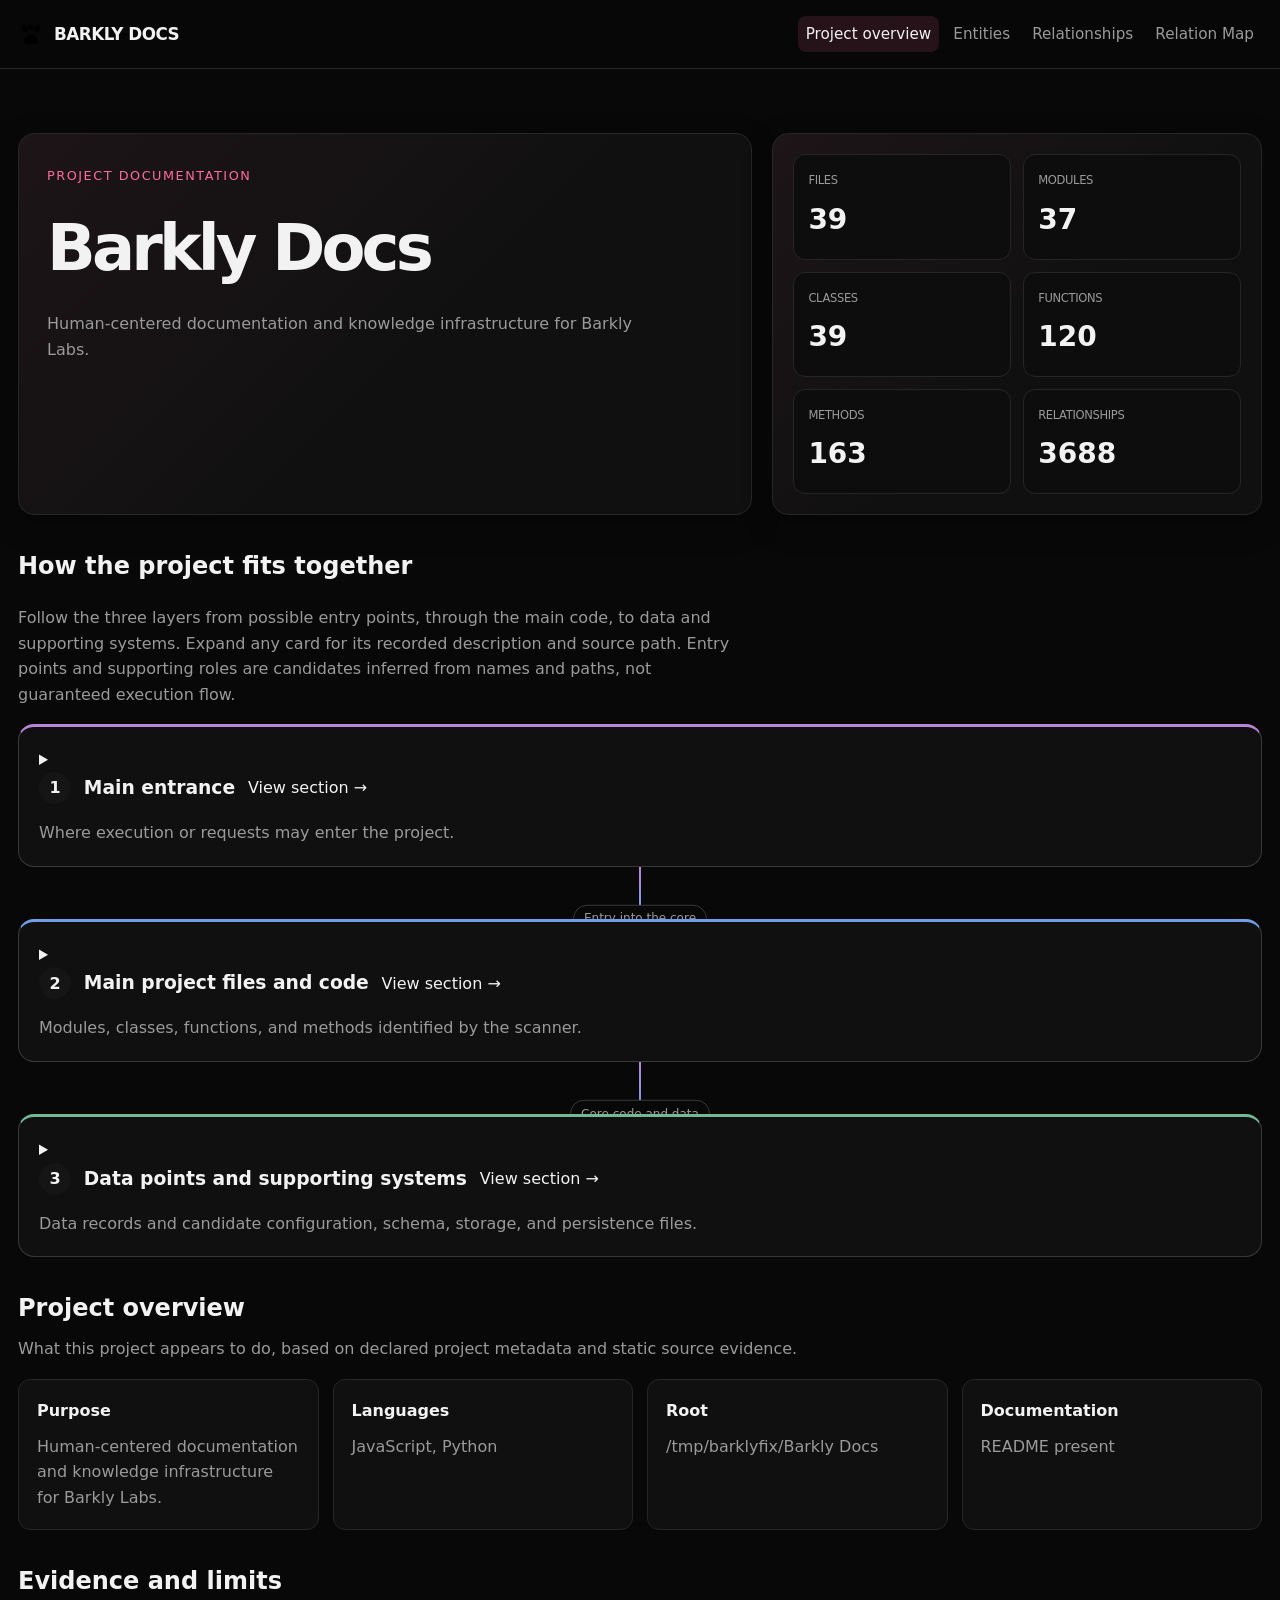
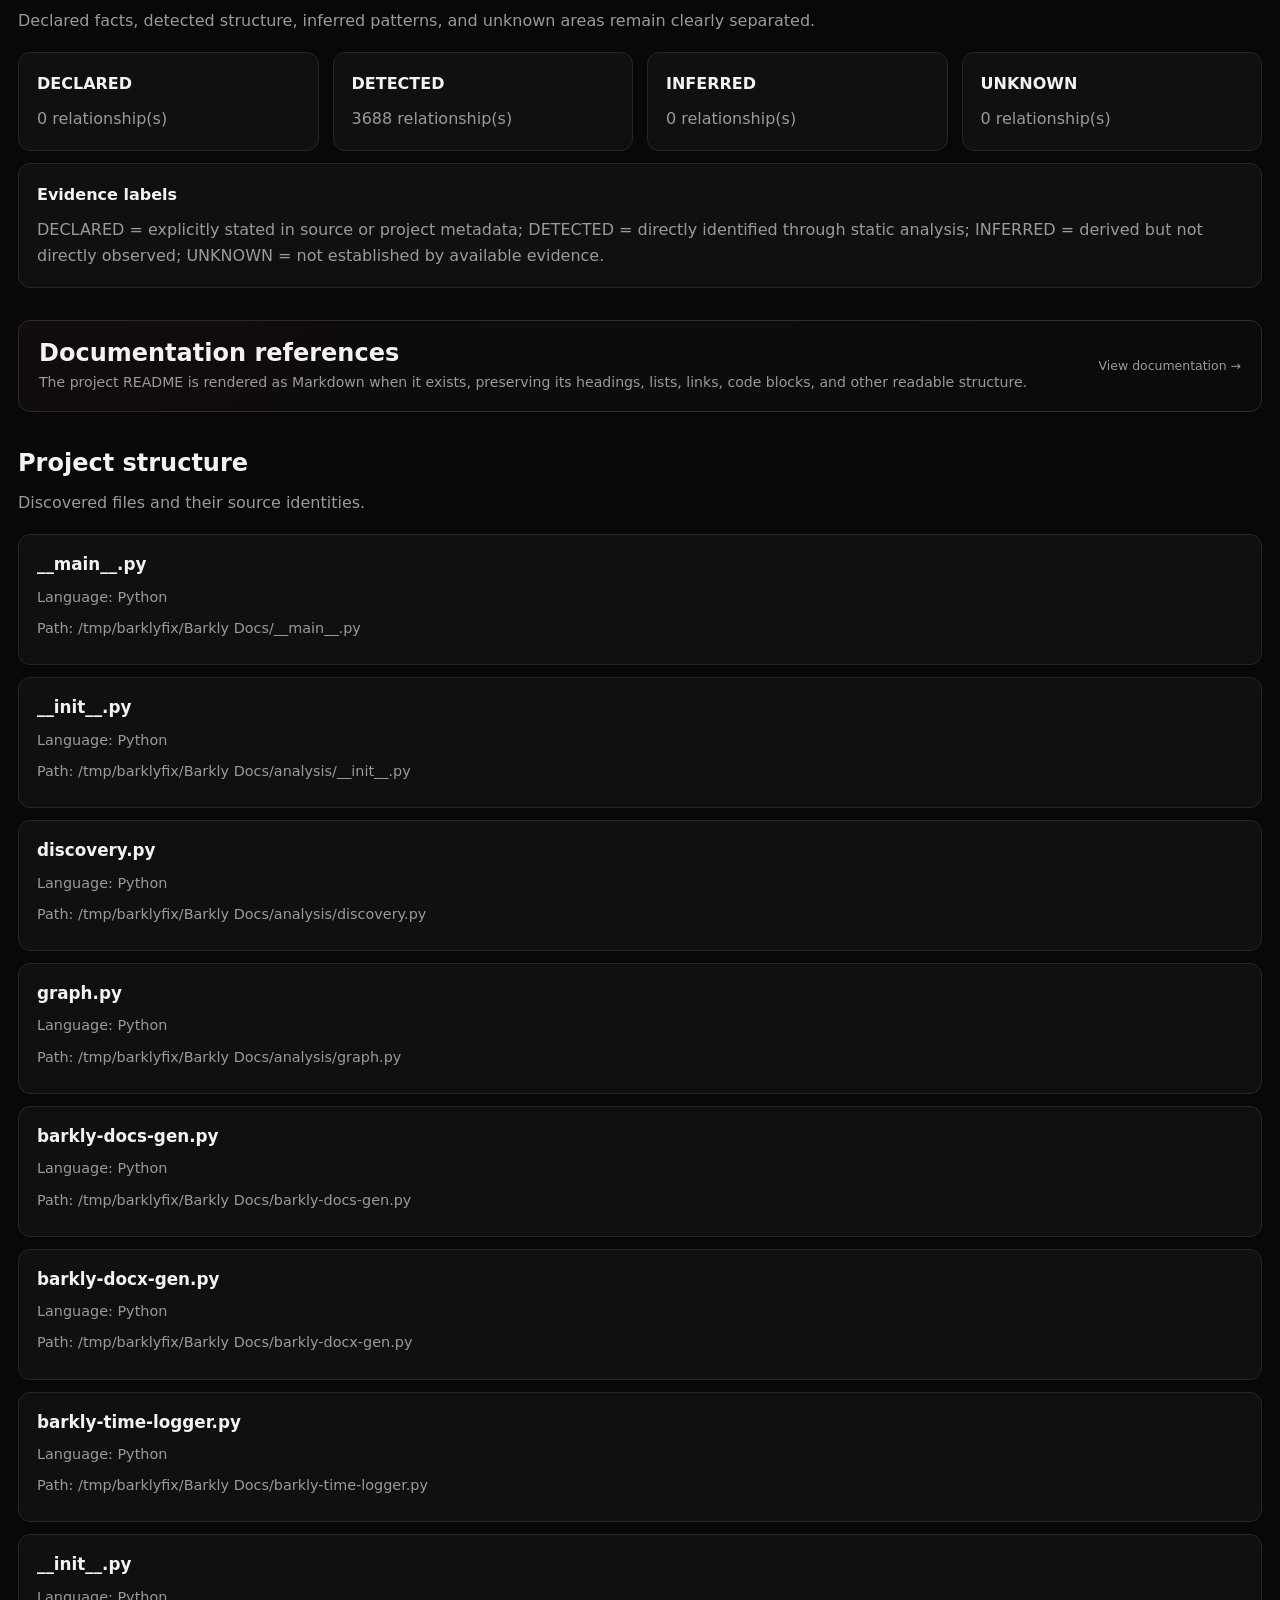
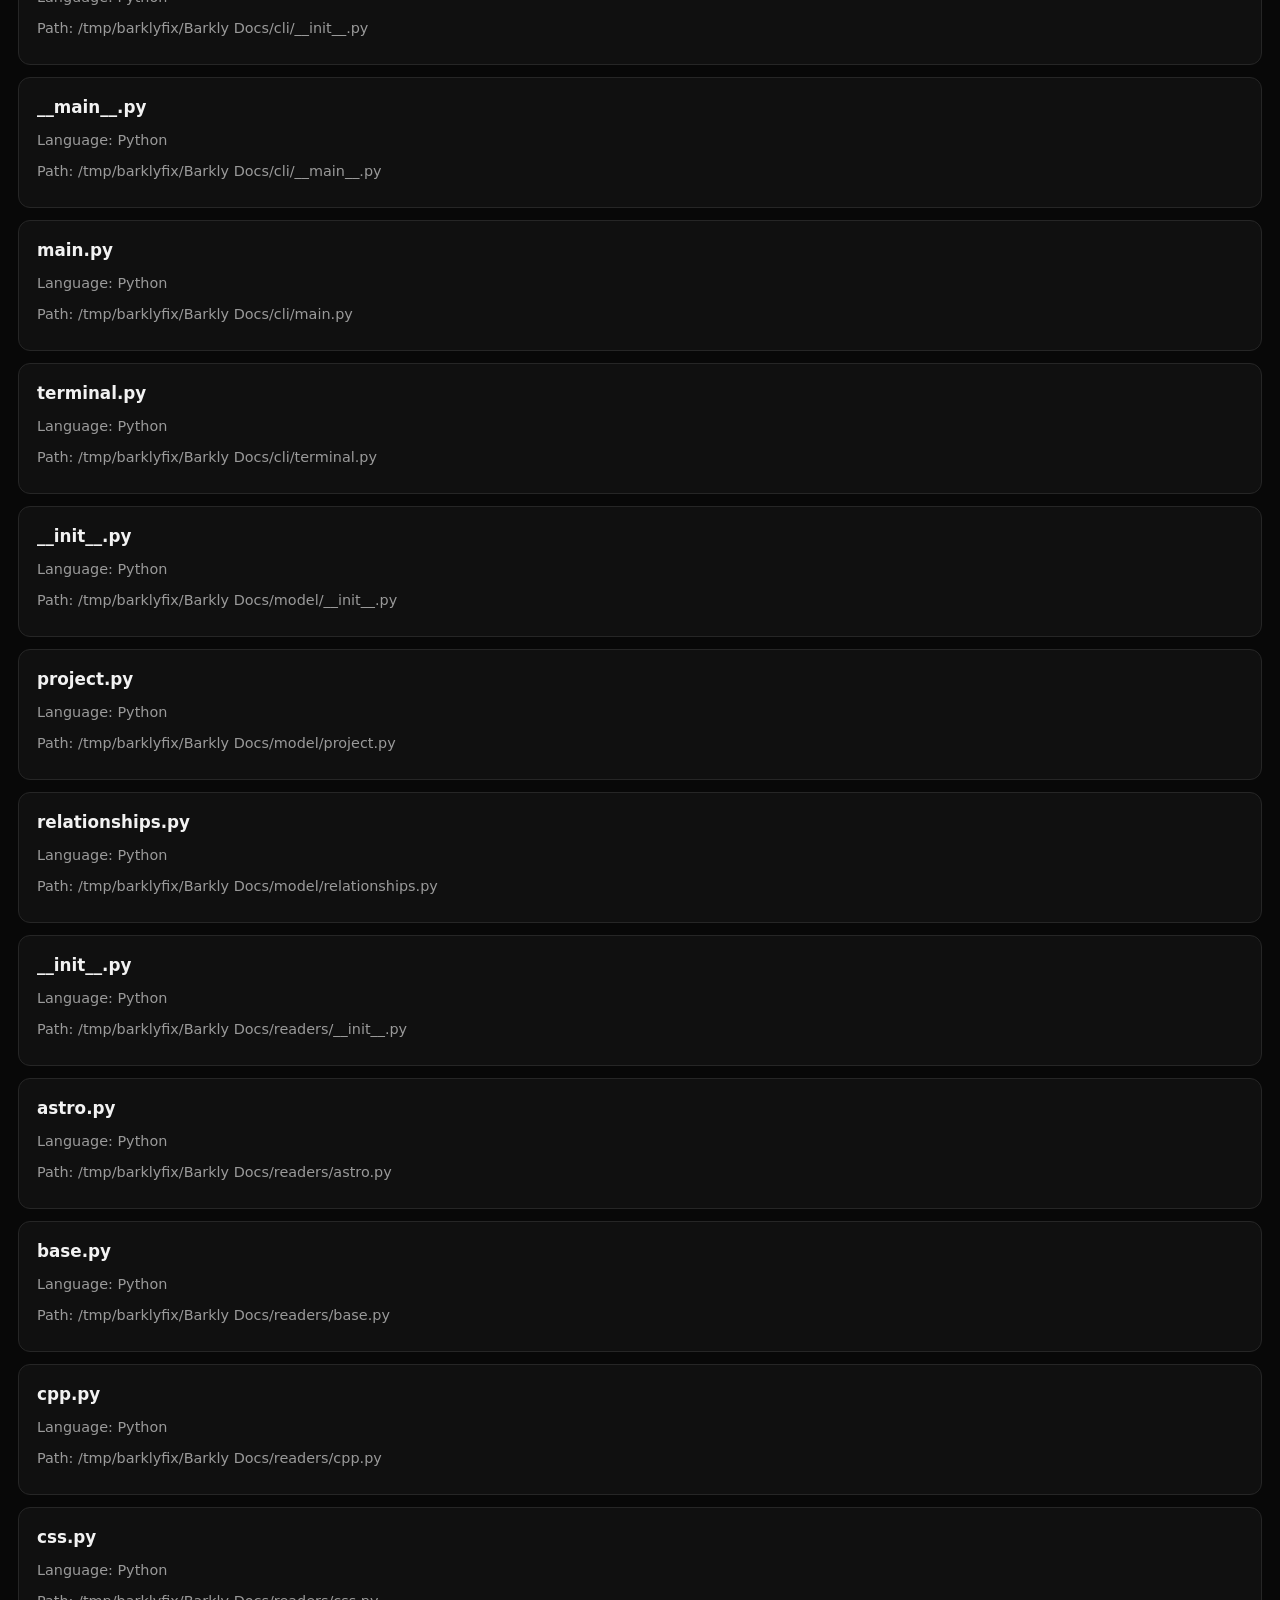
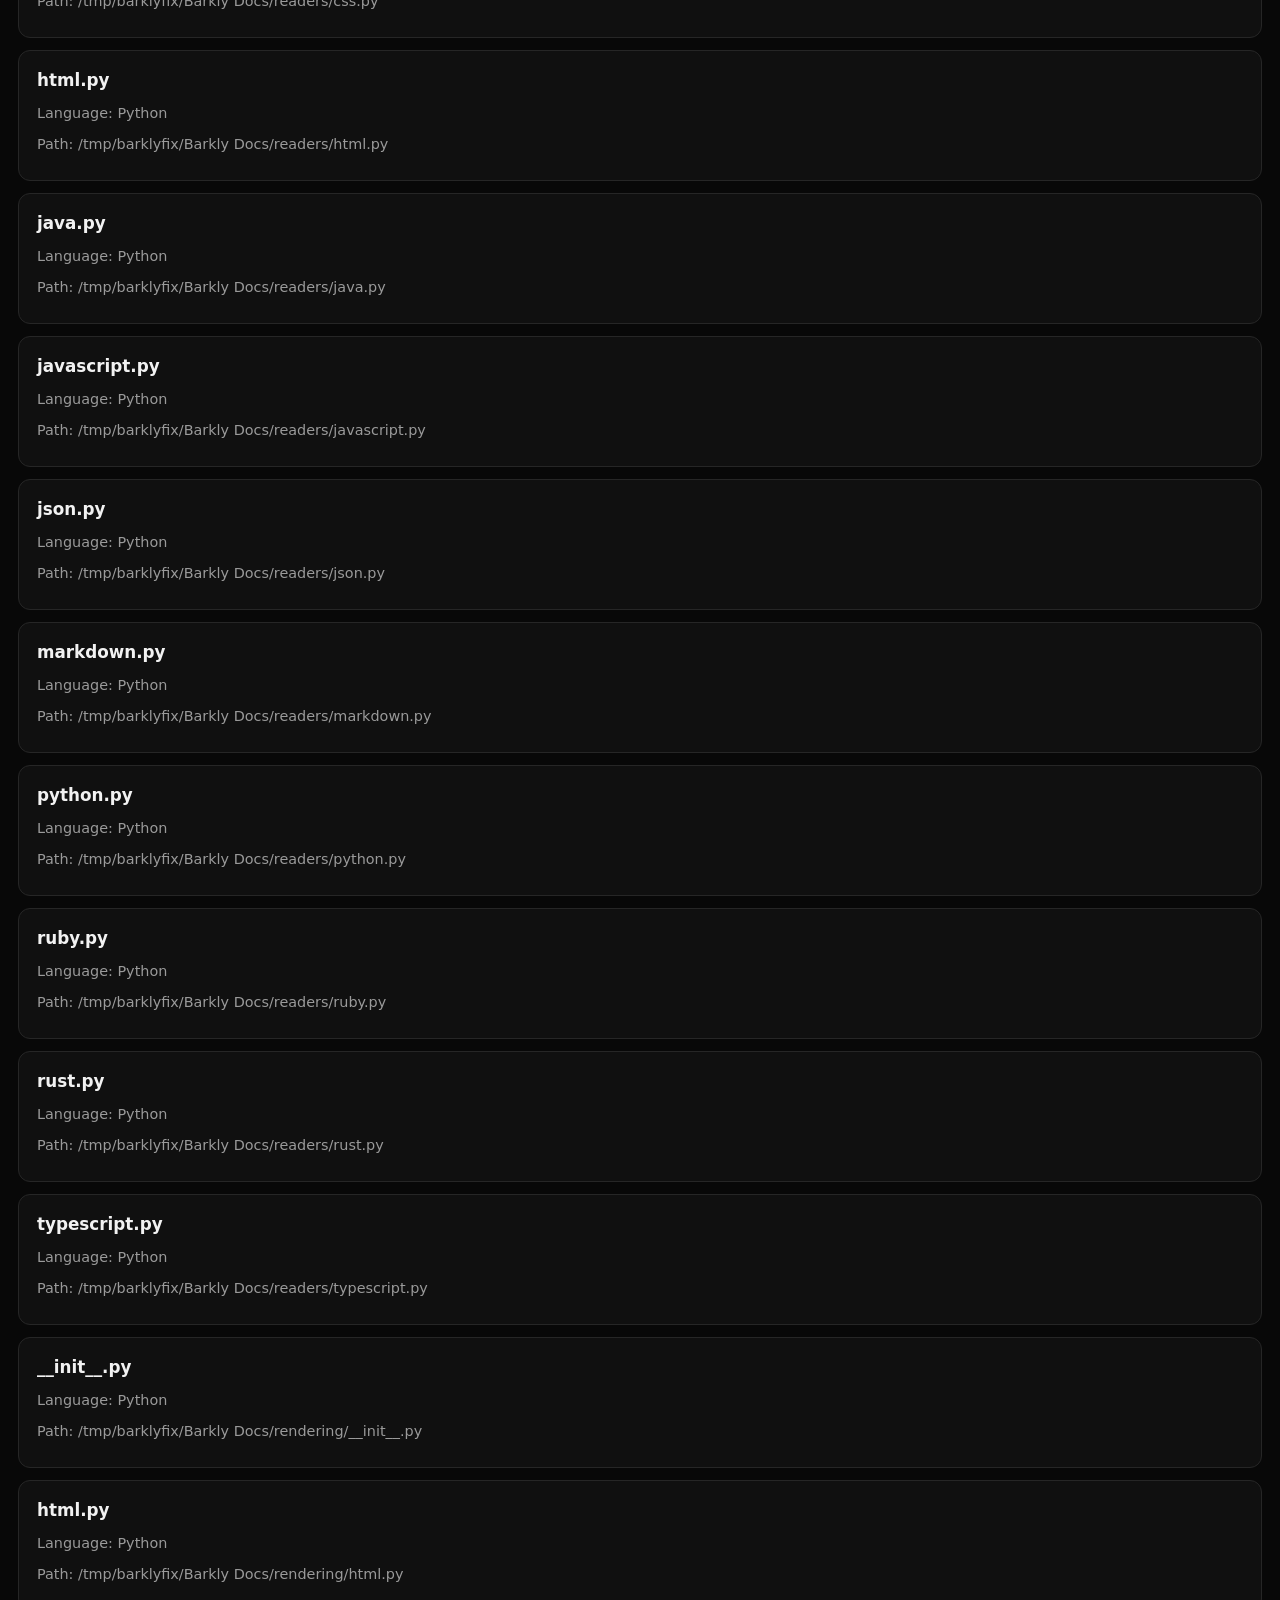
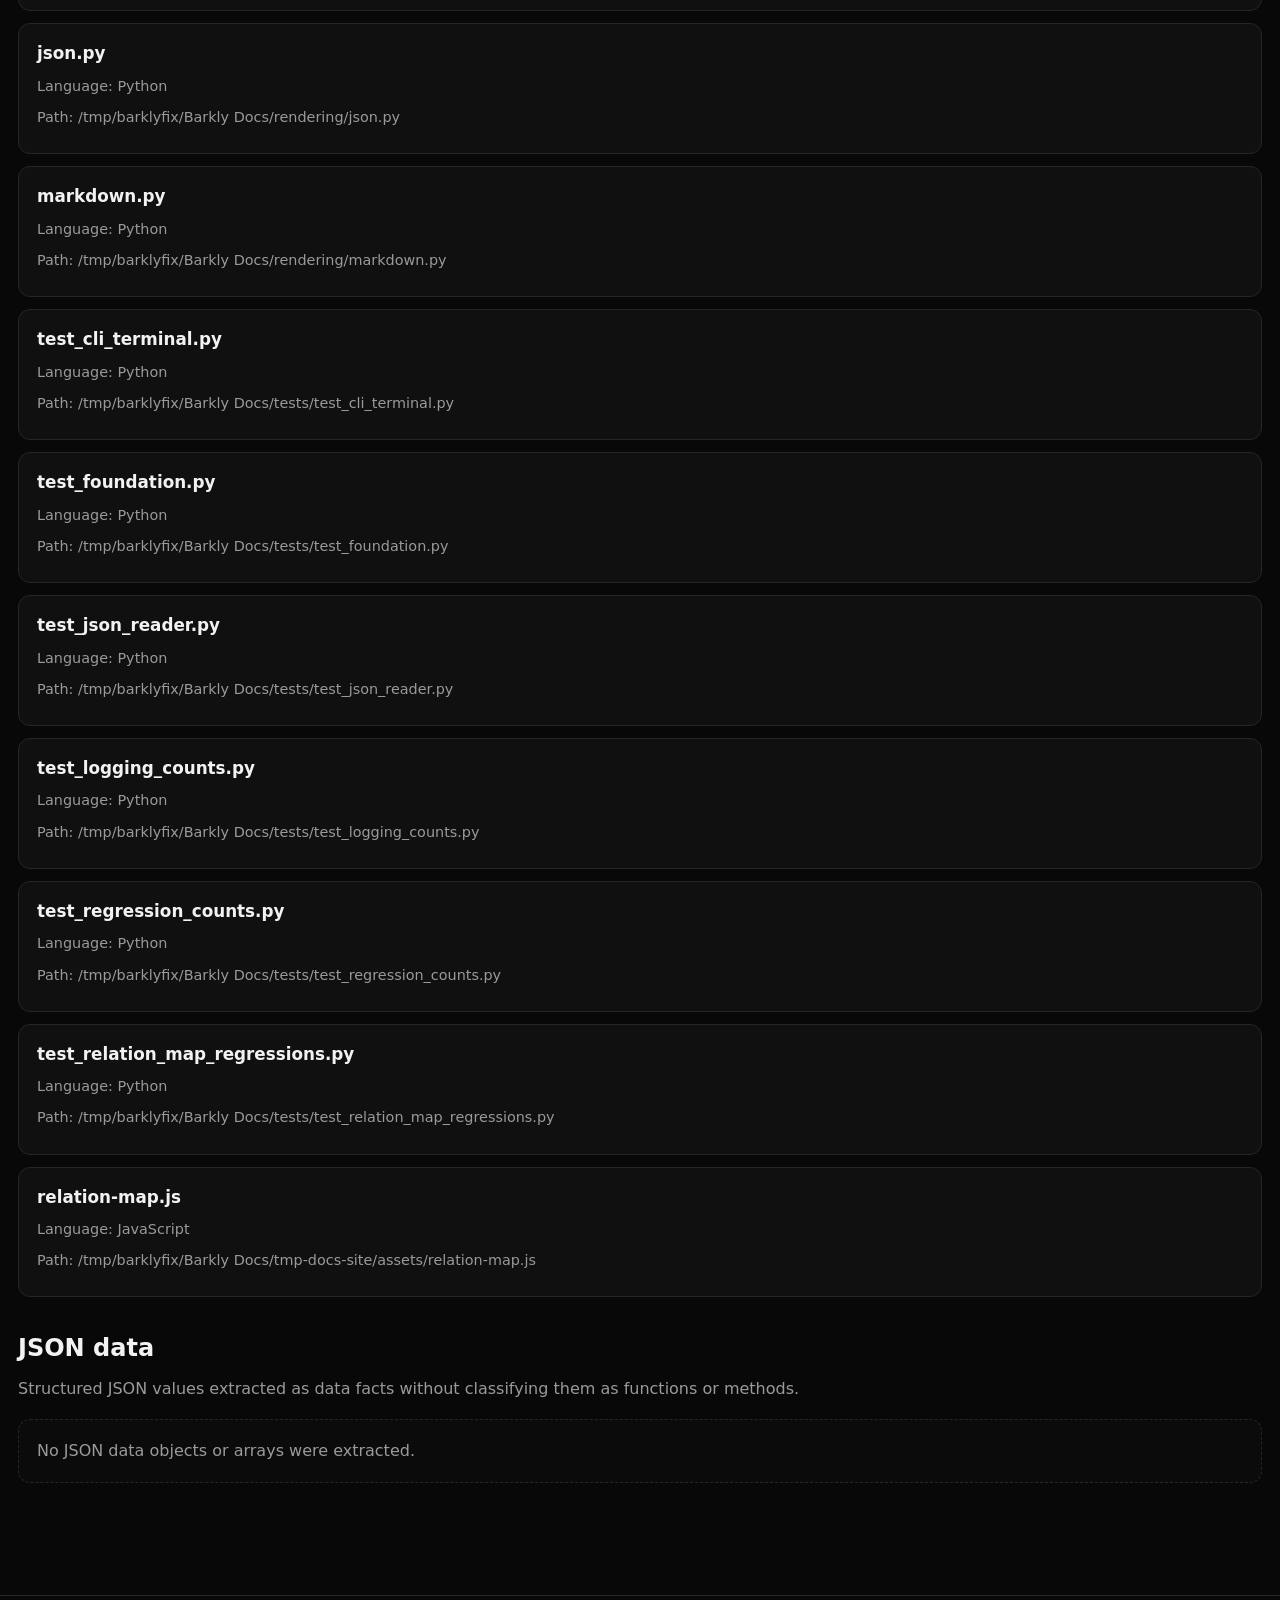
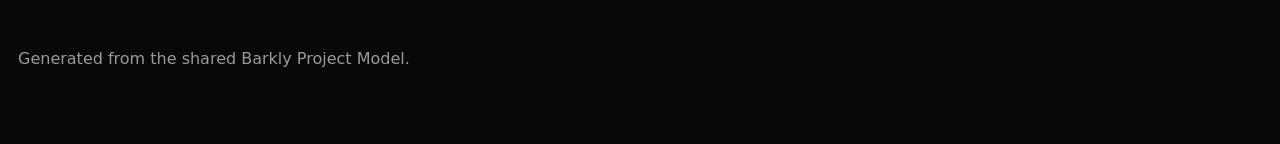
==== commit 1f7de8b7: "added colapsable  readem" ====
--- a/tmp-docs-site/index.html
+++ b/tmp-docs-site/index.html
@@ -16,7 +16,41 @@
 .readme-content :not(pre)>code{padding:.12em .35em;border:1px solid var(--line,#272727);border-radius:5px;background:#090909}
 .readme-content table{width:100%;border-collapse:collapse;margin:16px 0}.readme-content th,.readme-content td{padding:8px 10px;border:1px solid var(--line,#272727);text-align:left}.readme-content th{background:rgba(255,255,255,.03)}
 .readme-content hr{border:0;border-top:1px solid var(--line,#272727);margin:25px 0}.readme-content a{color:var(--accent-bright,#ff86ad)}
-</style><style id="barkly-readme-html">.readme-content{max-width:980px;line-height:1.72}.readme-content h1,.readme-content h2,.readme-content h3{color:var(--text,#f5f3f4);margin:1.4em 0 .55em}.readme-content h2{border-bottom:1px solid var(--line,#272727);padding-bottom:7px}.readme-content p{margin:.75em 0}.readme-content ul,.readme-content ol{padding-left:25px}.readme-content li{margin:.3em 0}.readme-content blockquote{margin:14px 0;padding:9px 15px;border-left:3px solid var(--accent,#ff6b9d);background:rgba(255,107,157,.05)}.readme-content pre{overflow:auto;padding:15px;border:1px solid var(--line,#272727);border-radius:9px;background:#090909}.readme-content :not(pre)>code{padding:.12em .35em;border:1px solid var(--line,#272727);border-radius:5px;background:#090909}.readme-content table{width:100%;border-collapse:collapse;margin:16px 0}.readme-content th,.readme-content td{padding:8px;border:1px solid var(--line,#272727);text-align:left}.readme-content hr{border:0;border-top:1px solid var(--line,#272727);margin:25px 0}</style><style id="barkly-readme-polish">.readme-content{padding:20px 22px 28px;max-width:980px;overflow-wrap:anywhere}.readme-content h1,.readme-content h2,.readme-content h3,.readme-content h4,.readme-content h5,.readme-content h6{color:var(--text);line-height:1.25;letter-spacing:-.02em}.readme-content h1{font-size:24px}.readme-content h2{font-size:18px;margin:26px 0 10px;padding-top:7px;border-top:1px solid rgba(255,255,255,.055)}.readme-content h3{font-size:14px;margin:18px 0 7px}.readme-content p{max-width:820px;color:#c9c5c8}.readme-content ul,.readme-content ol{max-width:820px;padding-left:23px}.readme-content li{margin:5px 0;color:#c9c5c8}.readme-content pre{margin:12px 0 16px;padding:14px 16px;overflow:auto;border:1px solid var(--line);border-radius:9px;background:#0a0a0a}.readme-content blockquote{margin:14px 0;padding:9px 14px;border-left:2px solid var(--accent);color:var(--muted);background:rgba(255,107,157,.035)}.readme-content table{width:100%;border-collapse:collapse;margin:14px 0}.readme-content th,.readme-content td{border:1px solid var(--line);padding:8px 10px;text-align:left}.readme-content th{color:var(--text);background:rgba(255,255,255,.025)}.readme-content hr{border:0;border-top:1px solid rgba(255,255,255,.07);margin:20px 0}.readme-content a{color:var(--accent-bright,var(--accent))}.readme-content :not(pre)>code{padding:.12em .35em;border:1px solid var(--line);border-radius:5px;background:#0a0a0a}</style></head>
+</style><style id="barkly-readme-html">.readme-content{max-width:980px;line-height:1.72}.readme-content h1,.readme-content h2,.readme-content h3{color:var(--text,#f5f3f4);margin:1.4em 0 .55em}.readme-content h2{border-bottom:1px solid var(--line,#272727);padding-bottom:7px}.readme-content p{margin:.75em 0}.readme-content ul,.readme-content ol{padding-left:25px}.readme-content li{margin:.3em 0}.readme-content blockquote{margin:14px 0;padding:9px 15px;border-left:3px solid var(--accent,#ff6b9d);background:rgba(255,107,157,.05)}.readme-content pre{overflow:auto;padding:15px;border:1px solid var(--line,#272727);border-radius:9px;background:#090909}.readme-content :not(pre)>code{padding:.12em .35em;border:1px solid var(--line,#272727);border-radius:5px;background:#090909}.readme-content table{width:100%;border-collapse:collapse;margin:16px 0}.readme-content th,.readme-content td{padding:8px;border:1px solid var(--line,#272727);text-align:left}.readme-content hr{border:0;border-top:1px solid var(--line,#272727);margin:25px 0}</style><style id="barkly-readme-polish">.readme-content{padding:20px 22px 28px;max-width:980px;overflow-wrap:anywhere}.readme-content h1,.readme-content h2,.readme-content h3,.readme-content h4,.readme-content h5,.readme-content h6{color:var(--text);line-height:1.25;letter-spacing:-.02em}.readme-content h1{font-size:24px}.readme-content h2{font-size:18px;margin:26px 0 10px;padding-top:7px;border-top:1px solid rgba(255,255,255,.055)}.readme-content h3{font-size:14px;margin:18px 0 7px}.readme-content p{max-width:820px;color:#c9c5c8}.readme-content ul,.readme-content ol{max-width:820px;padding-left:23px}.readme-content li{margin:5px 0;color:#c9c5c8}.readme-content pre{margin:12px 0 16px;padding:14px 16px;overflow:auto;border:1px solid var(--line);border-radius:9px;background:#0a0a0a}.readme-content blockquote{margin:14px 0;padding:9px 14px;border-left:2px solid var(--accent);color:var(--muted);background:rgba(255,107,157,.035)}.readme-content table{width:100%;border-collapse:collapse;margin:14px 0}.readme-content th,.readme-content td{border:1px solid var(--line);padding:8px 10px;text-align:left}.readme-content th{color:var(--text);background:rgba(255,255,255,.025)}.readme-content hr{border:0;border-top:1px solid rgba(255,255,255,.07);margin:20px 0}.readme-content a{color:var(--accent-bright,var(--accent))}.readme-content :not(pre)>code{padding:.12em .35em;border:1px solid var(--line);border-radius:5px;background:#0a0a0a}</style><style id="documentation-references-collapsible">
+.documentation-references-card {
+  overflow: hidden;
+  border: 1px solid var(--border, #2d2d2d);
+  border-radius: 12px;
+  background: linear-gradient(135deg, rgba(255,107,157,.035), rgba(255,255,255,.012));
+}
+.documentation-references-summary {
+  list-style: none;
+  cursor: pointer;
+  user-select: none;
+  display: flex;
+  align-items: center;
+  justify-content: space-between;
+  gap: 18px;
+  padding: 18px 20px;
+}
+.documentation-references-summary::-webkit-details-marker { display:none; }
+.documentation-references-summary:hover { background: rgba(255,255,255,.018); }
+.documentation-references-heading { display:flex; flex-direction:column; gap:5px; min-width:0; }
+.documentation-references-title { color: var(--text, #f5f3f4); font-size: 1.5rem; font-weight: 700; line-height: 1.2; }
+.documentation-references-subtitle { color: var(--muted, #a9a4a8); font-size: .88rem; line-height: 1.45; }
+.documentation-references-toggle { flex: 0 0 auto; color: var(--muted, #a9a4a8); font-size: .78rem; white-space: nowrap; }
+.documentation-references-toggle::after { content: ''; }
+.documentation-references-card[open] .documentation-references-toggle { color: var(--accent-bright, #ff86ad); }
+.documentation-references-card[open] .documentation-references-toggle { font-size: 0; }
+.documentation-references-card[open] .documentation-references-toggle::before { content: 'Hide documentation ↑'; font-size: .78rem; }
+.documentation-references-body { border-top: 1px solid rgba(255,255,255,.07); animation: documentation-references-reveal .14s ease-out; }
+@keyframes documentation-references-reveal { from { opacity:.45; transform:translateY(-3px); } to { opacity:1; transform:translateY(0); } }
+@media (max-width: 700px) {
+  .documentation-references-summary { align-items:flex-start; }
+  .documentation-references-toggle { margin-top:2px; }
+  .documentation-references-title { font-size:1.25rem; }
+}
+</style></head>
 <body>
   <a class="skip-link" href="#main-content">Skip to main content</a>
   <header class="site-header">
@@ -144,7 +178,7 @@
 .readme-content blockquote { margin: 12px 0; padding: 8px 14px; border-left: 2px solid var(--accent); color: var(--muted); background: rgba(255,107,157,.035); }
 .readme-content hr { border: 0; border-top: 1px solid rgba(255,255,255,.07); margin: 20px 0; }
 .readme-content a { color: var(--accent-bright); }
-</style><h2>How the project fits together</h2><p class="architecture-flow-intro">Follow the three layers from possible entry points, through the main code, to data and supporting systems. Expand any card for its recorded description and source path. Entry points and supporting roles are candidates inferred from names and paths, not guaranteed execution flow.</p><details class="architecture-layer architecture-layer-1"><summary class="architecture-layer-summary"><span class="architecture-layer-heading"><span class="architecture-layer-number">1</span><h3>Main entrance</h3><span class="architecture-layer-toggle">View section →</span></span><span class="architecture-layer-description">Where execution or requests may enter the project.</span></summary><div class="architecture-card-grid"><details class="card architecture-item"><summary class="architecture-item-summary"><div class="architecture-item-kind-row"><span class="architecture-item-kind">Entry-point candidate</span></div><div class="architecture-item-main-row"><strong class="architecture-item-name">__main__.py</strong><span class="architecture-expand">View details →</span></div></summary><div class="architecture-item-details"><p>No description was recorded by the scanner.</p><p class="architecture-path"><strong>File:</strong> /tmp/barklyfix/Barkly Docs/__main__.py</p><p class="architecture-match-note">2 matching scan records were grouped into this card.</p></div></details><details class="card architecture-item"><summary class="architecture-item-summary"><div class="architecture-item-kind-row"><span class="architecture-item-kind">Entry-point candidate</span></div><div class="architecture-item-main-row"><strong class="architecture-item-name">main.py</strong><span class="architecture-expand">View details →</span></div></summary><div class="architecture-item-details"><p>No description was recorded by the scanner.</p><p class="architecture-path"><strong>File:</strong> /tmp/barklyfix/Barkly Docs/cli/main.py</p></div></details><details class="card architecture-item"><summary class="architecture-item-summary"><div class="architecture-item-kind-row"><span class="architecture-item-kind">Entry-point candidate</span></div><div class="architecture-item-main-row"><strong class="architecture-item-name">main</strong><span class="architecture-expand">View details →</span></div></summary><div class="architecture-item-details"><p>No description was recorded by the scanner.</p><p class="architecture-path"><strong>File:</strong> /tmp/barklyfix/Barkly Docs/barkly-docx-gen.py</p><p class="architecture-match-note">3 matching scan records were grouped into this card.</p></div></details></div></details><div class="architecture-connector" aria-hidden="true"><span>Entry into the core</span></div><details class="architecture-layer architecture-layer-2"><summary class="architecture-layer-summary"><span class="architecture-layer-heading"><span class="architecture-layer-number">2</span><h3>Main project files and code</h3><span class="architecture-layer-toggle">View section →</span></span><span class="architecture-layer-description">Modules, classes, functions, and methods identified by the scanner.</span></summary><div class="architecture-card-grid"><details class="card architecture-item"><summary class="architecture-item-summary"><div class="architecture-item-kind-row"><span class="architecture-item-kind">Module</span></div><div class="architecture-item-main-row"><strong class="architecture-item-name">__main__</strong><span class="architecture-expand">View details →</span></div></summary><div class="architecture-item-details"><p>No description was recorded by the scanner.</p><p class="architecture-path"><strong>File:</strong> /tmp/barklyfix/Barkly Docs/__main__.py</p><p class="architecture-match-note">2 matching scan records were grouped into this card.</p></div></details><details class="card architecture-item"><summary class="architecture-item-summary"><div class="architecture-item-kind-row"><span class="architecture-item-kind">Module</span></div><div class="architecture-item-main-row"><strong class="architecture-item-name">analysis</strong><span class="architecture-expand">View details →</span></div></summary><div class="architecture-item-details"><p>No description was recorded by the scanner.</p><p class="architecture-path"><strong>File:</strong> /tmp/barklyfix/Barkly Docs/analysis/__init__.py</p></div></details><details class="card architecture-item"><summary class="architecture-item-summary"><div class="architecture-item-kind-row"><span class="architecture-item-kind">Module</span></div><div class="architecture-item-main-row"><strong class="architecture-item-name">discovery</strong><span class="architecture-expand">View details →</span></div></summary><div class="architecture-item-details"><p>No description was recorded by the scanner.</p><p class="architecture-path"><strong>File:</strong> /tmp/barklyfix/Barkly Docs/analysis/discovery.py</p></div></details><details class="card architecture-item"><summary class="architecture-item-summary"><div class="architecture-item-kind-row"><span class="architecture-item-kind">Module</span></div><div class="architecture-item-main-row"><strong class="architecture-item-name">graph</strong><span class="architecture-expand">View details →</span></div></summary><div class="architecture-item-details"><p>No description was recorded by the scanner.</p><p class="architecture-path"><strong>File:</strong> /tmp/barklyfix/Barkly Docs/analysis/graph.py</p></div></details><details class="card architecture-item"><summary class="architecture-item-summary"><div class="architecture-item-kind-row"><span class="architecture-item-kind">Module</span></div><div class="architecture-item-main-row"><strong class="architecture-item-name">barkly-docx-gen</strong><span class="architecture-expand">View details →</span></div></summary><div class="architecture-item-details"><p>No description was recorded by the scanner.</p><p class="architecture-path"><strong>File:</strong> /tmp/barklyfix/Barkly Docs/barkly-docx-gen.py</p></div></details><details class="card architecture-item"><summary class="architecture-item-summary"><div class="architecture-item-kind-row"><span class="architecture-item-kind">Module</span></div><div class="architecture-item-main-row"><strong class="architecture-item-name">barkly-time-logger</strong><span class="architecture-expand">View details →</span></div></summary><div class="architecture-item-details"><p>No description was recorded by the scanner.</p><p class="architecture-path"><strong>File:</strong> /tmp/barklyfix/Barkly Docs/barkly-time-logger.py</p></div></details><details class="card architecture-item"><summary class="architecture-item-summary"><div class="architecture-item-kind-row"><span class="architecture-item-kind">Module</span></div><div class="architecture-item-main-row"><strong class="architecture-item-name">cli</strong><span class="architecture-expand">View details →</span></div></summary><div class="architecture-item-details"><p>No description was recorded by the scanner.</p><p class="architecture-path"><strong>File:</strong> /tmp/barklyfix/Barkly Docs/cli/__init__.py</p></div></details><details class="card architecture-item"><summary class="architecture-item-summary"><div class="architecture-item-kind-row"><span class="architecture-item-kind">Module</span></div><div class="architecture-item-main-row"><strong class="architecture-item-name">main</strong><span class="architecture-expand">View details →</span></div></summary><div class="architecture-item-details"><p>No description was recorded by the scanner.</p><p class="architecture-path"><strong>File:</strong> /tmp/barklyfix/Barkly Docs/cli/main.py</p></div></details><details class="card architecture-item"><summary class="architecture-item-summary"><div class="architecture-item-kind-row"><span class="architecture-item-kind">Module</span></div><div class="architecture-item-main-row"><strong class="architecture-item-name">terminal</strong><span class="architecture-expand">View details →</span></div></summary><div class="architecture-item-details"><p>No description was recorded by the scanner.</p><p class="architecture-path"><strong>File:</strong> /tmp/barklyfix/Barkly Docs/cli/terminal.py</p></div></details><details class="card architecture-item"><summary class="architecture-item-summary"><div class="architecture-item-kind-row"><span class="architecture-item-kind">Module</span></div><div class="architecture-item-main-row"><strong class="architecture-item-name">model</strong><span class="architecture-expand">View details →</span></div></summary><div class="architecture-item-details"><p>No description was recorded by the scanner.</p><p class="architecture-path"><strong>File:</strong> /tmp/barklyfix/Barkly Docs/model/__init__.py</p></div></details><details class="card architecture-item"><summary class="architecture-item-summary"><div class="architecture-item-kind-row"><span class="architecture-item-kind">Module</span></div><div class="architecture-item-main-row"><strong class="architecture-item-name">project</strong><span class="architecture-expand">View details →</span></div></summary><div class="architecture-item-details"><p>No description was recorded by the scanner.</p><p class="architecture-path"><strong>File:</strong> /tmp/barklyfix/Barkly Docs/model/project.py</p></div></details><details class="card architecture-item"><summary class="architecture-item-summary"><div class="architecture-item-kind-row"><span class="architecture-item-kind">Module</span></div><div class="architecture-item-main-row"><strong class="architecture-item-name">relationships</strong><span class="architecture-expand">View details →</span></div></summary><div class="architecture-item-details"><p>No description was recorded by the scanner.</p><p class="architecture-path"><strong>File:</strong> /tmp/barklyfix/Barkly Docs/model/relationships.py</p></div></details><details class="card architecture-item"><summary class="architecture-item-summary"><div class="architecture-item-kind-row"><span class="architecture-item-kind">Module</span></div><div class="architecture-item-main-row"><strong class="architecture-item-name">readers</strong><span class="architecture-expand">View details →</span></div></summary><div class="architecture-item-details"><p>No description was recorded by the scanner.</p><p class="architecture-path"><strong>File:</strong> /tmp/barklyfix/Barkly Docs/readers/__init__.py</p></div></details><details class="card architecture-item"><summary class="architecture-item-summary"><div class="architecture-item-kind-row"><span class="architecture-item-kind">Module</span></div><div class="architecture-item-main-row"><strong class="architecture-item-name">astro</strong><span class="architecture-expand">View details →</span></div></summary><div class="architecture-item-details"><p>No description was recorded by the scanner.</p><p class="architecture-path"><strong>File:</strong> /tmp/barklyfix/Barkly Docs/readers/astro.py</p></div></details><details class="card architecture-item"><summary class="architecture-item-summary"><div class="architecture-item-kind-row"><span class="architecture-item-kind">Module</span></div><div class="architecture-item-main-row"><strong class="architecture-item-name">base</strong><span class="architecture-expand">View details →</span></div></summary><div class="architecture-item-details"><p>No description was recorded by the scanner.</p><p class="architecture-path"><strong>File:</strong> /tmp/barklyfix/Barkly Docs/readers/base.py</p></div></details><details class="card architecture-item"><summary class="architecture-item-summary"><div class="architecture-item-kind-row"><span class="architecture-item-kind">Module</span></div><div class="architecture-item-main-row"><strong class="architecture-item-name">cpp</strong><span class="architecture-expand">View details →</span></div></summary><div class="architecture-item-details"><p>No description was recorded by the scanner.</p><p class="architecture-path"><strong>File:</strong> /tmp/barklyfix/Barkly Docs/readers/cpp.py</p></div></details><p class="architecture-more">Showing 16 of 33 unique items here. See the Structure and Relationship Map pages for the full inventory.</p></div><div class="architecture-card-grid"><details class="card architecture-item"><summary class="architecture-item-summary"><div class="architecture-item-kind-row"><span class="architecture-item-kind">Class</span></div><div class="architecture-item-main-row"><strong class="architecture-item-name">_WorkerTask</strong><span class="architecture-expand">View details →</span></div></summary><div class="architecture-item-details"><p>No description was recorded by the scanner.</p><p class="architecture-path"><strong>File:</strong> /tmp/barklyfix/Barkly Docs/analysis/discovery.py</p></div></details><details class="card architecture-item"><summary class="architecture-item-summary"><div class="architecture-item-kind-row"><span class="architecture-item-kind">Class</span></div><div class="architecture-item-main-row"><strong class="architecture-item-name">_WorkerResult</strong><span class="architecture-expand">View details →</span></div></summary><div class="architecture-item-details"><p>No description was recorded by the scanner.</p><p class="architecture-path"><strong>File:</strong> /tmp/barklyfix/Barkly Docs/analysis/discovery.py</p></div></details><details class="card architecture-item"><summary class="architecture-item-summary"><div class="architecture-item-kind-row"><span class="architecture-item-kind">Class</span></div><div class="architecture-item-main-row"><strong class="architecture-item-name">DiscoveryResult</strong><span class="architecture-expand">View details →</span></div></summary><div class="architecture-item-details"><p>No description was recorded by the scanner.</p><p class="architecture-path"><strong>File:</strong> /tmp/barklyfix/Barkly Docs/analysis/discovery.py</p></div></details><details class="card architecture-item"><summary class="architecture-item-summary"><div class="architecture-item-kind-row"><span class="architecture-item-kind">Class</span></div><div class="architecture-item-main-row"><strong class="architecture-item-name">ProjectDiscovery</strong><span class="architecture-expand">View details →</span></div></summary><div class="architecture-item-details"><p>No description was recorded by the scanner.</p><p class="architecture-path"><strong>File:</strong> /tmp/barklyfix/Barkly Docs/analysis/discovery.py</p></div></details><details class="card architecture-item"><summary class="architecture-item-summary"><div class="architecture-item-kind-row"><span class="architecture-item-kind">Class</span></div><div class="architecture-item-main-row"><strong class="architecture-item-name">GraphNode</strong><span class="architecture-expand">View details →</span></div></summary><div class="architecture-item-details"><p>No description was recorded by the scanner.</p><p class="architecture-path"><strong>File:</strong> /tmp/barklyfix/Barkly Docs/analysis/graph.py</p></div></details><details class="card architecture-item"><summary class="architecture-item-summary"><div class="architecture-item-kind-row"><span class="architecture-item-kind">Class</span></div><div class="architecture-item-main-row"><strong class="architecture-item-name">GraphEdge</strong><span class="architecture-expand">View details →</span></div></summary><div class="architecture-item-details"><p>No description was recorded by the scanner.</p><p class="architecture-path"><strong>File:</strong> /tmp/barklyfix/Barkly Docs/analysis/graph.py</p></div></details><details class="card architecture-item"><summary class="architecture-item-summary"><div class="architecture-item-kind-row"><span class="architecture-item-kind">Class</span></div><div class="architecture-item-main-row"><strong class="architecture-item-name">RelationGraph</strong><span class="architecture-expand">View details →</span></div></summary><div class="architecture-item-details"><p>No description was recorded by the scanner.</p><p class="architecture-path"><strong>File:</strong> /tmp/barklyfix/Barkly Docs/analysis/graph.py</p></div></details><details class="card architecture-item"><summary class="architecture-item-summary"><div class="architecture-item-kind-row"><span class="architecture-item-kind">Class</span></div><div class="architecture-item-main-row"><strong class="architecture-item-name">Handler</strong><span class="architecture-expand">View details →</span></div></summary><div class="architecture-item-details"><p>No description was recorded by the scanner.</p><p class="architecture-path"><strong>File:</strong> /tmp/barklyfix/Barkly Docs/barkly-time-logger.py</p></div></details><details class="card architecture-item"><summary class="architecture-item-summary"><div class="architecture-item-kind-row"><span class="architecture-item-kind">Class</span></div><div class="architecture-item-main-row"><strong class="architecture-item-name">BarklyTerminal</strong><span class="architecture-expand">View details →</span></div></summary><div class="architecture-item-details"><p>No description was recorded by the scanner.</p><p class="architecture-path"><strong>File:</strong> /tmp/barklyfix/Barkly Docs/cli/terminal.py</p></div></details><details class="card architecture-item"><summary class="architecture-item-summary"><div class="architecture-item-kind-row"><span class="architecture-item-kind">Class</span></div><div class="architecture-item-main-row"><strong class="architecture-item-name">_TextFormatter</strong><span class="architecture-expand">View details →</span></div></summary><div class="architecture-item-details"><p>No description was recorded by the scanner.</p><p class="architecture-path"><strong>File:</strong> /tmp/barklyfix/Barkly Docs/cli/terminal.py</p></div></details><details class="card architecture-item"><summary class="architecture-item-summary"><div class="architecture-item-kind-row"><span class="architecture-item-kind">Class</span></div><div class="architecture-item-main-row"><strong class="architecture-item-name">Project</strong><span class="architecture-expand">View details →</span></div></summary><div class="architecture-item-details"><p>No description was recorded by the scanner.</p><p class="architecture-path"><strong>File:</strong> /tmp/barklyfix/Barkly Docs/model/project.py</p></div></details><details class="card architecture-item"><summary class="architecture-item-summary"><div class="architecture-item-kind-row"><span class="architecture-item-kind">Class</span></div><div class="architecture-item-main-row"><strong class="architecture-item-name">FileNode</strong><span class="architecture-expand">View details →</span></div></summary><div class="architecture-item-details"><p>No description was recorded by the scanner.</p><p class="architecture-path"><strong>File:</strong> /tmp/barklyfix/Barkly Docs/model/project.py</p></div></details><details class="card architecture-item"><summary class="architecture-item-summary"><div class="architecture-item-kind-row"><span class="architecture-item-kind">Class</span></div><div class="architecture-item-main-row"><strong class="architecture-item-name">ModuleNode</strong><span class="architecture-expand">View details →</span></div></summary><div class="architecture-item-details"><p>No description was recorded by the scanner.</p><p class="architecture-path"><strong>File:</strong> /tmp/barklyfix/Barkly Docs/model/project.py</p></div></details><details class="card architecture-item"><summary class="architecture-item-summary"><div class="architecture-item-kind-row"><span class="architecture-item-kind">Class</span></div><div class="architecture-item-main-row"><strong class="architecture-item-name">ComponentNode</strong><span class="architecture-expand">View details →</span></div></summary><div class="architecture-item-details"><p>No description was recorded by the scanner.</p><p class="architecture-path"><strong>File:</strong> /tmp/barklyfix/Barkly Docs/model/project.py</p></div></details><details class="card architecture-item"><summary class="architecture-item-summary"><div class="architecture-item-kind-row"><span class="architecture-item-kind">Class</span></div><div class="architecture-item-main-row"><strong class="architecture-item-name">FunctionNode</strong><span class="architecture-expand">View details →</span></div></summary><div class="architecture-item-details"><p>No description was recorded by the scanner.</p><p class="architecture-path"><strong>File:</strong> /tmp/barklyfix/Barkly Docs/model/project.py</p></div></details><details class="card architecture-item"><summary class="architecture-item-summary"><div class="architecture-item-kind-row"><span class="architecture-item-kind">Class</span></div><div class="architecture-item-main-row"><strong class="architecture-item-name">MethodNode</strong><span class="architecture-expand">View details →</span></div></summary><div class="architecture-item-details"><p>No description was recorded by the scanner.</p><p class="architecture-path"><strong>File:</strong> /tmp/barklyfix/Barkly Docs/model/project.py</p></div></details><p class="architecture-more">Showing 16 of 39 unique items here. See the Structure and Relationship Map pages for the full inventory.</p></div><div class="architecture-card-grid"><details class="card architecture-item"><summary class="architecture-item-summary"><div class="architecture-item-kind-row"><span class="architecture-item-kind">Function</span></div><div class="architecture-item-main-row"><strong class="architecture-item-name">_default_worker_count</strong><span class="architecture-expand">View details →</span></div></summary><div class="architecture-item-details"><p>No description was recorded by the scanner.</p><p class="architecture-path"><strong>File:</strong> /tmp/barklyfix/Barkly Docs/analysis/discovery.py</p></div></details><details class="card architecture-item"><summary class="architecture-item-summary"><div class="architecture-item-kind-row"><span class="architecture-item-kind">Function</span></div><div class="architecture-item-main-row"><strong class="architecture-item-name">_instantiate_reader</strong><span class="architecture-expand">View details →</span></div></summary><div class="architecture-item-details"><p>No description was recorded by the scanner.</p><p class="architecture-path"><strong>File:</strong> /tmp/barklyfix/Barkly Docs/analysis/discovery.py</p></div></details><details class="card architecture-item"><summary class="architecture-item-summary"><div class="architecture-item-kind-row"><span class="architecture-item-kind">Function</span></div><div class="architecture-item-main-row"><strong class="architecture-item-name">_snapshot_project</strong><span class="architecture-expand">View details →</span></div></summary><div class="architecture-item-details"><p>No description was recorded by the scanner.</p><p class="architecture-path"><strong>File:</strong> /tmp/barklyfix/Barkly Docs/analysis/discovery.py</p></div></details><details class="card architecture-item"><summary class="architecture-item-summary"><div class="architecture-item-kind-row"><span class="architecture-item-kind">Function</span></div><div class="architecture-item-main-row"><strong class="architecture-item-name">_deserialize_node</strong><span class="architecture-expand">View details →</span></div></summary><div class="architecture-item-details"><p>No description was recorded by the scanner.</p><p class="architecture-path"><strong>File:</strong> /tmp/barklyfix/Barkly Docs/analysis/discovery.py</p></div></details><details class="card architecture-item"><summary class="architecture-item-summary"><div class="architecture-item-kind-row"><span class="architecture-item-kind">Function</span></div><div class="architecture-item-main-row"><strong class="architecture-item-name">_read_worker_task</strong><span class="architecture-expand">View details →</span></div></summary><div class="architecture-item-details"><p>No description was recorded by the scanner.</p><p class="architecture-path"><strong>File:</strong> /tmp/barklyfix/Barkly Docs/analysis/discovery.py</p></div></details><details class="card architecture-item"><summary class="architecture-item-summary"><div class="architecture-item-kind-row"><span class="architecture-item-kind">Function</span></div><div class="architecture-item-main-row"><strong class="architecture-item-name">_merge_worker_result</strong><span class="architecture-expand">View details →</span></div></summary><div class="architecture-item-details"><p>No description was recorded by the scanner.</p><p class="architecture-path"><strong>File:</strong> /tmp/barklyfix/Barkly Docs/analysis/discovery.py</p></div></details><details class="card architecture-item"><summary class="architecture-item-summary"><div class="architecture-item-kind-row"><span class="architecture-item-kind">Function</span></div><div class="architecture-item-main-row"><strong class="architecture-item-name">_is_project_source_path</strong><span class="architecture-expand">View details →</span></div></summary><div class="architecture-item-details"><p>No description was recorded by the scanner.</p><p class="architecture-path"><strong>File:</strong> /tmp/barklyfix/Barkly Docs/analysis/graph.py</p></div></details><details class="card architecture-item"><summary class="architecture-item-summary"><div class="architecture-item-kind-row"><span class="architecture-item-kind">Function</span></div><div class="architecture-item-main-row"><strong class="architecture-item-name">_node_source_path</strong><span class="architecture-expand">View details →</span></div></summary><div class="architecture-item-details"><p>No description was recorded by the scanner.</p><p class="architecture-path"><strong>File:</strong> /tmp/barklyfix/Barkly Docs/analysis/graph.py</p></div></details><details class="card architecture-item"><summary class="architecture-item-summary"><div class="architecture-item-kind-row"><span class="architecture-item-kind">Function</span></div><div class="architecture-item-main-row"><strong class="architecture-item-name">_normalize_identifier</strong><span class="architecture-expand">View details →</span></div></summary><div class="architecture-item-details"><p>No description was recorded by the scanner.</p><p class="architecture-path"><strong>File:</strong> /tmp/barklyfix/Barkly Docs/analysis/graph.py</p></div></details><details class="card architecture-item"><summary class="architecture-item-summary"><div class="architecture-item-kind-row"><span class="architecture-item-kind">Function</span></div><div class="architecture-item-main-row"><strong class="architecture-item-name">_display_name</strong><span class="architecture-expand">View details →</span></div></summary><div class="architecture-item-details"><p>No description was recorded by the scanner.</p><p class="architecture-path"><strong>File:</strong> /tmp/barklyfix/Barkly Docs/analysis/graph.py</p></div></details><details class="card architecture-item"><summary class="architecture-item-summary"><div class="architecture-item-kind-row"><span class="architecture-item-kind">Function</span></div><div class="architecture-item-main-row"><strong class="architecture-item-name">_build_qualified_name</strong><span class="architecture-expand">View details →</span></div></summary><div class="architecture-item-details"><p>No description was recorded by the scanner.</p><p class="architecture-path"><strong>File:</strong> /tmp/barklyfix/Barkly Docs/analysis/graph.py</p></div></details><details class="card architecture-item"><summary class="architecture-item-summary"><div class="architecture-item-kind-row"><span class="architecture-item-kind">Function</span></div><div class="architecture-item-main-row"><strong class="architecture-item-name">_relationship_explanation</strong><span class="architecture-expand">View details →</span></div></summary><div class="architecture-item-details"><p>No description was recorded by the scanner.</p><p class="architecture-path"><strong>File:</strong> /tmp/barklyfix/Barkly Docs/analysis/graph.py</p></div></details><details class="card architecture-item"><summary class="architecture-item-summary"><div class="architecture-item-kind-row"><span class="architecture-item-kind">Function</span></div><div class="architecture-item-main-row"><strong class="architecture-item-name">_build_symbol_index</strong><span class="architecture-expand">View details →</span></div></summary><div class="architecture-item-details"><p>No description was recorded by the scanner.</p><p class="architecture-path"><strong>File:</strong> /tmp/barklyfix/Barkly Docs/analysis/graph.py</p></div></details><details class="card architecture-item"><summary class="architecture-item-summary"><div class="architecture-item-kind-row"><span class="architecture-item-kind">Function</span></div><div class="architecture-item-main-row"><strong class="architecture-item-name">_match_known_symbol</strong><span class="architecture-expand">View details →</span></div></summary><div class="architecture-item-details"><p>No description was recorded by the scanner.</p><p class="architecture-path"><strong>File:</strong> /tmp/barklyfix/Barkly Docs/analysis/graph.py</p></div></details><details class="card architecture-item"><summary class="architecture-item-summary"><div class="architecture-item-kind-row"><span class="architecture-item-kind">Function</span></div><div class="architecture-item-main-row"><strong class="architecture-item-name">_record_unresolved</strong><span class="architecture-expand">View details →</span></div></summary><div class="architecture-item-details"><p>No description was recorded by the scanner.</p><p class="architecture-path"><strong>File:</strong> /tmp/barklyfix/Barkly Docs/analysis/graph.py</p></div></details><details class="card architecture-item"><summary class="architecture-item-summary"><div class="architecture-item-kind-row"><span class="architecture-item-kind">Function</span></div><div class="architecture-item-main-row"><strong class="architecture-item-name">_sort_nodes</strong><span class="architecture-expand">View details →</span></div></summary><div class="architecture-item-details"><p>No description was recorded by the scanner.</p><p class="architecture-path"><strong>File:</strong> /tmp/barklyfix/Barkly Docs/analysis/graph.py</p></div></details><p class="architecture-more">Showing 16 of 118 unique items here. See the Structure and Relationship Map pages for the full inventory.</p></div><div class="architecture-card-grid"><details class="card architecture-item"><summary class="architecture-item-summary"><div class="architecture-item-kind-row"><span class="architecture-item-kind">Method</span></div><div class="architecture-item-main-row"><strong class="architecture-item-name">__init__</strong><span class="architecture-expand">View details →</span></div></summary><div class="architecture-item-details"><p>No description was recorded by the scanner.</p><p class="architecture-path"><strong>File:</strong> /tmp/barklyfix/Barkly Docs/analysis/discovery.py</p><p class="architecture-match-note">4 matching scan records were grouped into this card.</p></div></details><details class="card architecture-item"><summary class="architecture-item-summary"><div class="architecture-item-kind-row"><span class="architecture-item-kind">Method</span></div><div class="architecture-item-main-row"><strong class="architecture-item-name">analyze</strong><span class="architecture-expand">View details →</span></div></summary><div class="architecture-item-details"><p>No description was recorded by the scanner.</p><p class="architecture-path"><strong>File:</strong> /tmp/barklyfix/Barkly Docs/analysis/discovery.py</p></div></details><details class="card architecture-item"><summary class="architecture-item-summary"><div class="architecture-item-kind-row"><span class="architecture-item-kind">Method</span></div><div class="architecture-item-main-row"><strong class="architecture-item-name">_analyze_parallel</strong><span class="architecture-expand">View details →</span></div></summary><div class="architecture-item-details"><p>No description was recorded by the scanner.</p><p class="architecture-path"><strong>File:</strong> /tmp/barklyfix/Barkly Docs/analysis/discovery.py</p></div></details><details class="card architecture-item"><summary class="architecture-item-summary"><div class="architecture-item-kind-row"><span class="architecture-item-kind">Method</span></div><div class="architecture-item-main-row"><strong class="architecture-item-name">_discover_files</strong><span class="architecture-expand">View details →</span></div></summary><div class="architecture-item-details"><p>No description was recorded by the scanner.</p><p class="architecture-path"><strong>File:</strong> /tmp/barklyfix/Barkly Docs/analysis/discovery.py</p></div></details><details class="card architecture-item"><summary class="architecture-item-summary"><div class="architecture-item-kind-row"><span class="architecture-item-kind">Method</span></div><div class="architecture-item-main-row"><strong class="architecture-item-name">_is_ignored</strong><span class="architecture-expand">View details →</span></div></summary><div class="architecture-item-details"><p>No description was recorded by the scanner.</p><p class="architecture-path"><strong>File:</strong> /tmp/barklyfix/Barkly Docs/analysis/discovery.py</p></div></details><details class="card architecture-item"><summary class="architecture-item-summary"><div class="architecture-item-kind-row"><span class="architecture-item-kind">Method</span></div><div class="architecture-item-main-row"><strong class="architecture-item-name">_find_reader</strong><span class="architecture-expand">View details →</span></div></summary><div class="architecture-item-details"><p>No description was recorded by the scanner.</p><p class="architecture-path"><strong>File:</strong> /tmp/barklyfix/Barkly Docs/analysis/discovery.py</p></div></details><details class="card architecture-item"><summary class="architecture-item-summary"><div class="architecture-item-kind-row"><span class="architecture-item-kind">Method</span></div><div class="architecture-item-main-row"><strong class="architecture-item-name">add_node</strong><span class="architecture-expand">View details →</span></div></summary><div class="architecture-item-details"><p>No description was recorded by the scanner.</p><p class="architecture-path"><strong>File:</strong> /tmp/barklyfix/Barkly Docs/analysis/graph.py</p></div></details><details class="card architecture-item"><summary class="architecture-item-summary"><div class="architecture-item-kind-row"><span class="architecture-item-kind">Method</span></div><div class="architecture-item-main-row"><strong class="architecture-item-name">add_edge</strong><span class="architecture-expand">View details →</span></div></summary><div class="architecture-item-details"><p>No description was recorded by the scanner.</p><p class="architecture-path"><strong>File:</strong> /tmp/barklyfix/Barkly Docs/analysis/graph.py</p></div></details><details class="card architecture-item"><summary class="architecture-item-summary"><div class="architecture-item-kind-row"><span class="architecture-item-kind">Method</span></div><div class="architecture-item-main-row"><strong class="architecture-item-name">summary</strong><span class="architecture-expand">View details →</span></div></summary><div class="architecture-item-details"><p>No description was recorded by the scanner.</p><p class="architecture-path"><strong>File:</strong> /tmp/barklyfix/Barkly Docs/analysis/graph.py</p><p class="architecture-match-note">3 matching scan records were grouped into this card.</p></div></details><details class="card architecture-item"><summary class="architecture-item-summary"><div class="architecture-item-kind-row"><span class="architecture-item-kind">Method</span></div><div class="architecture-item-main-row"><strong class="architecture-item-name">as_dict</strong><span class="architecture-expand">View details →</span></div></summary><div class="architecture-item-details"><p>No description was recorded by the scanner.</p><p class="architecture-path"><strong>File:</strong> /tmp/barklyfix/Barkly Docs/analysis/graph.py</p></div></details><details class="card architecture-item"><summary class="architecture-item-summary"><div class="architecture-item-kind-row"><span class="architecture-item-kind">Method</span></div><div class="architecture-item-main-row"><strong class="architecture-item-name">to_json</strong><span class="architecture-expand">View details →</span></div></summary><div class="architecture-item-details"><p>No description was recorded by the scanner.</p><p class="architecture-path"><strong>File:</strong> /tmp/barklyfix/Barkly Docs/analysis/graph.py</p></div></details><details class="card architecture-item"><summary class="architecture-item-summary"><div class="architecture-item-kind-row"><span class="architecture-item-kind">Method</span></div><div class="architecture-item-main-row"><strong class="architecture-item-name">send_html</strong><span class="architecture-expand">View details →</span></div></summary><div class="architecture-item-details"><p>No description was recorded by the scanner.</p><p class="architecture-path"><strong>File:</strong> /tmp/barklyfix/Barkly Docs/barkly-time-logger.py</p></div></details><details class="card architecture-item"><summary class="architecture-item-summary"><div class="architecture-item-kind-row"><span class="architecture-item-kind">Method</span></div><div class="architecture-item-main-row"><strong class="architecture-item-name">do_GET</strong><span class="architecture-expand">View details →</span></div></summary><div class="architecture-item-details"><p>No description was recorded by the scanner.</p><p class="architecture-path"><strong>File:</strong> /tmp/barklyfix/Barkly Docs/barkly-time-logger.py</p></div></details><details class="card architecture-item"><summary class="architecture-item-summary"><div class="architecture-item-kind-row"><span class="architecture-item-kind">Method</span></div><div class="architecture-item-main-row"><strong class="architecture-item-name">do_POST</strong><span class="architecture-expand">View details →</span></div></summary><div class="architecture-item-details"><p>No description was recorded by the scanner.</p><p class="architecture-path"><strong>File:</strong> /tmp/barklyfix/Barkly Docs/barkly-time-logger.py</p></div></details><details class="card architecture-item"><summary class="architecture-item-summary"><div class="architecture-item-kind-row"><span class="architecture-item-kind">Method</span></div><div class="architecture-item-main-row"><strong class="architecture-item-name">_supports_color</strong><span class="architecture-expand">View details →</span></div></summary><div class="architecture-item-details"><p>No description was recorded by the scanner.</p><p class="architecture-path"><strong>File:</strong> /tmp/barklyfix/Barkly Docs/cli/terminal.py</p></div></details><details class="card architecture-item"><summary class="architecture-item-summary"><div class="architecture-item-kind-row"><span class="architecture-item-kind">Method</span></div><div class="architecture-item-main-row"><strong class="architecture-item-name">_safe_text</strong><span class="architecture-expand">View details →</span></div></summary><div class="architecture-item-details"><p>No description was recorded by the scanner.</p><p class="architecture-path"><strong>File:</strong> /tmp/barklyfix/Barkly Docs/cli/terminal.py</p></div></details><p class="architecture-more">Showing 16 of 129 unique items here. See the Structure and Relationship Map pages for the full inventory.</p></div></details><div class="architecture-connector" aria-hidden="true"><span>Core code and data</span></div><details class="architecture-layer architecture-layer-3"><summary class="architecture-layer-summary"><span class="architecture-layer-heading"><span class="architecture-layer-number">3</span><h3>Data points and supporting systems</h3><span class="architecture-layer-toggle">View section →</span></span><span class="architecture-layer-description">Data records and candidate configuration, schema, storage, and persistence files.</span></summary><p class="architecture-empty">No data record records were identified in this scan.</p><h3 class="architecture-subheading">Supporting files</h3><div class="architecture-card-grid"><details class="card architecture-item"><summary class="architecture-item-summary"><div class="architecture-item-kind-row"><span class="architecture-item-kind">Supporting file candidate</span></div><div class="architecture-item-main-row"><strong class="architecture-item-name">__init__.py</strong><span class="architecture-expand">View details →</span></div></summary><div class="architecture-item-details"><p>No description was recorded by the scanner.</p><p class="architecture-path"><strong>File:</strong> /tmp/barklyfix/Barkly Docs/model/__init__.py</p></div></details><details class="card architecture-item"><summary class="architecture-item-summary"><div class="architecture-item-kind-row"><span class="architecture-item-kind">Supporting file candidate</span></div><div class="architecture-item-main-row"><strong class="architecture-item-name">project.py</strong><span class="architecture-expand">View details →</span></div></summary><div class="architecture-item-details"><p>No description was recorded by the scanner.</p><p class="architecture-path"><strong>File:</strong> /tmp/barklyfix/Barkly Docs/model/project.py</p></div></details><details class="card architecture-item"><summary class="architecture-item-summary"><div class="architecture-item-kind-row"><span class="architecture-item-kind">Supporting file candidate</span></div><div class="architecture-item-main-row"><strong class="architecture-item-name">relationships.py</strong><span class="architecture-expand">View details →</span></div></summary><div class="architecture-item-details"><p>No description was recorded by the scanner.</p><p class="architecture-path"><strong>File:</strong> /tmp/barklyfix/Barkly Docs/model/relationships.py</p></div></details></div></details></section><div class="section"><h2>Project overview</h2><div class="section-subtitle">What this project appears to do, based on declared project metadata and static source evidence.</div><div class="grid"><div class="tile"><h3>Purpose</h3><p>Human-centered documentation and knowledge infrastructure for Barkly Labs.</p></div><div class="tile"><h3>Languages</h3><p>JavaScript, Python</p></div><div class="tile"><h3>Root</h3><p>/tmp/barklyfix/Barkly Docs</p></div><div class="tile"><h3>Documentation</h3><p>README present</p></div></div></div><div class="section"><h2>Evidence and limits</h2><div class="section-subtitle">Declared facts, detected structure, inferred patterns, and unknown areas remain clearly separated.</div><div class="grid"><div class="tile"><h3>DECLARED</h3><p>0 relationship(s)</p></div><div class="tile"><h3>DETECTED</h3><p>3688 relationship(s)</p></div><div class="tile"><h3>INFERRED</h3><p>0 relationship(s)</p></div><div class="tile"><h3>UNKNOWN</h3><p>0 relationship(s)</p></div></div><div class="tile" style="margin-top:12px;"><h3>Evidence labels</h3><p>DECLARED = explicitly stated in source or project metadata; DETECTED = directly identified through static analysis; INFERRED = derived but not directly observed; UNKNOWN = not established by available evidence.</p></div></div><div class="section"><h2>Documentation references</h2><div class="section-subtitle">The project README is rendered as Markdown when it exists, preserving its headings, lists, links, code blocks, and other readable structure.</div><article class="readme-panel"><header class="readme-intro"><span class="readme-kicker">PROJECT README</span><h2>Barkly Docs</h2><p class="readme-lead">Human-centered documentation and knowledge infrastructure for Barkly Labs.</p></header><div class="readme-content"><p>Human-centered documentation and knowledge infrastructure for Barkly Labs.</p>
+</style><h2>How the project fits together</h2><p class="architecture-flow-intro">Follow the three layers from possible entry points, through the main code, to data and supporting systems. Expand any card for its recorded description and source path. Entry points and supporting roles are candidates inferred from names and paths, not guaranteed execution flow.</p><details class="architecture-layer architecture-layer-1"><summary class="architecture-layer-summary"><span class="architecture-layer-heading"><span class="architecture-layer-number">1</span><h3>Main entrance</h3><span class="architecture-layer-toggle">View section →</span></span><span class="architecture-layer-description">Where execution or requests may enter the project.</span></summary><div class="architecture-card-grid"><details class="card architecture-item"><summary class="architecture-item-summary"><div class="architecture-item-kind-row"><span class="architecture-item-kind">Entry-point candidate</span></div><div class="architecture-item-main-row"><strong class="architecture-item-name">__main__.py</strong><span class="architecture-expand">View details →</span></div></summary><div class="architecture-item-details"><p>No description was recorded by the scanner.</p><p class="architecture-path"><strong>File:</strong> /tmp/barklyfix/Barkly Docs/__main__.py</p><p class="architecture-match-note">2 matching scan records were grouped into this card.</p></div></details><details class="card architecture-item"><summary class="architecture-item-summary"><div class="architecture-item-kind-row"><span class="architecture-item-kind">Entry-point candidate</span></div><div class="architecture-item-main-row"><strong class="architecture-item-name">main.py</strong><span class="architecture-expand">View details →</span></div></summary><div class="architecture-item-details"><p>No description was recorded by the scanner.</p><p class="architecture-path"><strong>File:</strong> /tmp/barklyfix/Barkly Docs/cli/main.py</p></div></details><details class="card architecture-item"><summary class="architecture-item-summary"><div class="architecture-item-kind-row"><span class="architecture-item-kind">Entry-point candidate</span></div><div class="architecture-item-main-row"><strong class="architecture-item-name">main</strong><span class="architecture-expand">View details →</span></div></summary><div class="architecture-item-details"><p>No description was recorded by the scanner.</p><p class="architecture-path"><strong>File:</strong> /tmp/barklyfix/Barkly Docs/barkly-docx-gen.py</p><p class="architecture-match-note">3 matching scan records were grouped into this card.</p></div></details></div></details><div class="architecture-connector" aria-hidden="true"><span>Entry into the core</span></div><details class="architecture-layer architecture-layer-2"><summary class="architecture-layer-summary"><span class="architecture-layer-heading"><span class="architecture-layer-number">2</span><h3>Main project files and code</h3><span class="architecture-layer-toggle">View section →</span></span><span class="architecture-layer-description">Modules, classes, functions, and methods identified by the scanner.</span></summary><div class="architecture-card-grid"><details class="card architecture-item"><summary class="architecture-item-summary"><div class="architecture-item-kind-row"><span class="architecture-item-kind">Module</span></div><div class="architecture-item-main-row"><strong class="architecture-item-name">__main__</strong><span class="architecture-expand">View details →</span></div></summary><div class="architecture-item-details"><p>No description was recorded by the scanner.</p><p class="architecture-path"><strong>File:</strong> /tmp/barklyfix/Barkly Docs/__main__.py</p><p class="architecture-match-note">2 matching scan records were grouped into this card.</p></div></details><details class="card architecture-item"><summary class="architecture-item-summary"><div class="architecture-item-kind-row"><span class="architecture-item-kind">Module</span></div><div class="architecture-item-main-row"><strong class="architecture-item-name">analysis</strong><span class="architecture-expand">View details →</span></div></summary><div class="architecture-item-details"><p>No description was recorded by the scanner.</p><p class="architecture-path"><strong>File:</strong> /tmp/barklyfix/Barkly Docs/analysis/__init__.py</p></div></details><details class="card architecture-item"><summary class="architecture-item-summary"><div class="architecture-item-kind-row"><span class="architecture-item-kind">Module</span></div><div class="architecture-item-main-row"><strong class="architecture-item-name">discovery</strong><span class="architecture-expand">View details →</span></div></summary><div class="architecture-item-details"><p>No description was recorded by the scanner.</p><p class="architecture-path"><strong>File:</strong> /tmp/barklyfix/Barkly Docs/analysis/discovery.py</p></div></details><details class="card architecture-item"><summary class="architecture-item-summary"><div class="architecture-item-kind-row"><span class="architecture-item-kind">Module</span></div><div class="architecture-item-main-row"><strong class="architecture-item-name">graph</strong><span class="architecture-expand">View details →</span></div></summary><div class="architecture-item-details"><p>No description was recorded by the scanner.</p><p class="architecture-path"><strong>File:</strong> /tmp/barklyfix/Barkly Docs/analysis/graph.py</p></div></details><details class="card architecture-item"><summary class="architecture-item-summary"><div class="architecture-item-kind-row"><span class="architecture-item-kind">Module</span></div><div class="architecture-item-main-row"><strong class="architecture-item-name">barkly-docx-gen</strong><span class="architecture-expand">View details →</span></div></summary><div class="architecture-item-details"><p>No description was recorded by the scanner.</p><p class="architecture-path"><strong>File:</strong> /tmp/barklyfix/Barkly Docs/barkly-docx-gen.py</p></div></details><details class="card architecture-item"><summary class="architecture-item-summary"><div class="architecture-item-kind-row"><span class="architecture-item-kind">Module</span></div><div class="architecture-item-main-row"><strong class="architecture-item-name">barkly-time-logger</strong><span class="architecture-expand">View details →</span></div></summary><div class="architecture-item-details"><p>No description was recorded by the scanner.</p><p class="architecture-path"><strong>File:</strong> /tmp/barklyfix/Barkly Docs/barkly-time-logger.py</p></div></details><details class="card architecture-item"><summary class="architecture-item-summary"><div class="architecture-item-kind-row"><span class="architecture-item-kind">Module</span></div><div class="architecture-item-main-row"><strong class="architecture-item-name">cli</strong><span class="architecture-expand">View details →</span></div></summary><div class="architecture-item-details"><p>No description was recorded by the scanner.</p><p class="architecture-path"><strong>File:</strong> /tmp/barklyfix/Barkly Docs/cli/__init__.py</p></div></details><details class="card architecture-item"><summary class="architecture-item-summary"><div class="architecture-item-kind-row"><span class="architecture-item-kind">Module</span></div><div class="architecture-item-main-row"><strong class="architecture-item-name">main</strong><span class="architecture-expand">View details →</span></div></summary><div class="architecture-item-details"><p>No description was recorded by the scanner.</p><p class="architecture-path"><strong>File:</strong> /tmp/barklyfix/Barkly Docs/cli/main.py</p></div></details><details class="card architecture-item"><summary class="architecture-item-summary"><div class="architecture-item-kind-row"><span class="architecture-item-kind">Module</span></div><div class="architecture-item-main-row"><strong class="architecture-item-name">terminal</strong><span class="architecture-expand">View details →</span></div></summary><div class="architecture-item-details"><p>No description was recorded by the scanner.</p><p class="architecture-path"><strong>File:</strong> /tmp/barklyfix/Barkly Docs/cli/terminal.py</p></div></details><details class="card architecture-item"><summary class="architecture-item-summary"><div class="architecture-item-kind-row"><span class="architecture-item-kind">Module</span></div><div class="architecture-item-main-row"><strong class="architecture-item-name">model</strong><span class="architecture-expand">View details →</span></div></summary><div class="architecture-item-details"><p>No description was recorded by the scanner.</p><p class="architecture-path"><strong>File:</strong> /tmp/barklyfix/Barkly Docs/model/__init__.py</p></div></details><details class="card architecture-item"><summary class="architecture-item-summary"><div class="architecture-item-kind-row"><span class="architecture-item-kind">Module</span></div><div class="architecture-item-main-row"><strong class="architecture-item-name">project</strong><span class="architecture-expand">View details →</span></div></summary><div class="architecture-item-details"><p>No description was recorded by the scanner.</p><p class="architecture-path"><strong>File:</strong> /tmp/barklyfix/Barkly Docs/model/project.py</p></div></details><details class="card architecture-item"><summary class="architecture-item-summary"><div class="architecture-item-kind-row"><span class="architecture-item-kind">Module</span></div><div class="architecture-item-main-row"><strong class="architecture-item-name">relationships</strong><span class="architecture-expand">View details →</span></div></summary><div class="architecture-item-details"><p>No description was recorded by the scanner.</p><p class="architecture-path"><strong>File:</strong> /tmp/barklyfix/Barkly Docs/model/relationships.py</p></div></details><details class="card architecture-item"><summary class="architecture-item-summary"><div class="architecture-item-kind-row"><span class="architecture-item-kind">Module</span></div><div class="architecture-item-main-row"><strong class="architecture-item-name">readers</strong><span class="architecture-expand">View details →</span></div></summary><div class="architecture-item-details"><p>No description was recorded by the scanner.</p><p class="architecture-path"><strong>File:</strong> /tmp/barklyfix/Barkly Docs/readers/__init__.py</p></div></details><details class="card architecture-item"><summary class="architecture-item-summary"><div class="architecture-item-kind-row"><span class="architecture-item-kind">Module</span></div><div class="architecture-item-main-row"><strong class="architecture-item-name">astro</strong><span class="architecture-expand">View details →</span></div></summary><div class="architecture-item-details"><p>No description was recorded by the scanner.</p><p class="architecture-path"><strong>File:</strong> /tmp/barklyfix/Barkly Docs/readers/astro.py</p></div></details><details class="card architecture-item"><summary class="architecture-item-summary"><div class="architecture-item-kind-row"><span class="architecture-item-kind">Module</span></div><div class="architecture-item-main-row"><strong class="architecture-item-name">base</strong><span class="architecture-expand">View details →</span></div></summary><div class="architecture-item-details"><p>No description was recorded by the scanner.</p><p class="architecture-path"><strong>File:</strong> /tmp/barklyfix/Barkly Docs/readers/base.py</p></div></details><details class="card architecture-item"><summary class="architecture-item-summary"><div class="architecture-item-kind-row"><span class="architecture-item-kind">Module</span></div><div class="architecture-item-main-row"><strong class="architecture-item-name">cpp</strong><span class="architecture-expand">View details →</span></div></summary><div class="architecture-item-details"><p>No description was recorded by the scanner.</p><p class="architecture-path"><strong>File:</strong> /tmp/barklyfix/Barkly Docs/readers/cpp.py</p></div></details><p class="architecture-more">Showing 16 of 33 unique items here. See the Structure and Relationship Map pages for the full inventory.</p></div><div class="architecture-card-grid"><details class="card architecture-item"><summary class="architecture-item-summary"><div class="architecture-item-kind-row"><span class="architecture-item-kind">Class</span></div><div class="architecture-item-main-row"><strong class="architecture-item-name">_WorkerTask</strong><span class="architecture-expand">View details →</span></div></summary><div class="architecture-item-details"><p>No description was recorded by the scanner.</p><p class="architecture-path"><strong>File:</strong> /tmp/barklyfix/Barkly Docs/analysis/discovery.py</p></div></details><details class="card architecture-item"><summary class="architecture-item-summary"><div class="architecture-item-kind-row"><span class="architecture-item-kind">Class</span></div><div class="architecture-item-main-row"><strong class="architecture-item-name">_WorkerResult</strong><span class="architecture-expand">View details →</span></div></summary><div class="architecture-item-details"><p>No description was recorded by the scanner.</p><p class="architecture-path"><strong>File:</strong> /tmp/barklyfix/Barkly Docs/analysis/discovery.py</p></div></details><details class="card architecture-item"><summary class="architecture-item-summary"><div class="architecture-item-kind-row"><span class="architecture-item-kind">Class</span></div><div class="architecture-item-main-row"><strong class="architecture-item-name">DiscoveryResult</strong><span class="architecture-expand">View details →</span></div></summary><div class="architecture-item-details"><p>No description was recorded by the scanner.</p><p class="architecture-path"><strong>File:</strong> /tmp/barklyfix/Barkly Docs/analysis/discovery.py</p></div></details><details class="card architecture-item"><summary class="architecture-item-summary"><div class="architecture-item-kind-row"><span class="architecture-item-kind">Class</span></div><div class="architecture-item-main-row"><strong class="architecture-item-name">ProjectDiscovery</strong><span class="architecture-expand">View details →</span></div></summary><div class="architecture-item-details"><p>No description was recorded by the scanner.</p><p class="architecture-path"><strong>File:</strong> /tmp/barklyfix/Barkly Docs/analysis/discovery.py</p></div></details><details class="card architecture-item"><summary class="architecture-item-summary"><div class="architecture-item-kind-row"><span class="architecture-item-kind">Class</span></div><div class="architecture-item-main-row"><strong class="architecture-item-name">GraphNode</strong><span class="architecture-expand">View details →</span></div></summary><div class="architecture-item-details"><p>No description was recorded by the scanner.</p><p class="architecture-path"><strong>File:</strong> /tmp/barklyfix/Barkly Docs/analysis/graph.py</p></div></details><details class="card architecture-item"><summary class="architecture-item-summary"><div class="architecture-item-kind-row"><span class="architecture-item-kind">Class</span></div><div class="architecture-item-main-row"><strong class="architecture-item-name">GraphEdge</strong><span class="architecture-expand">View details →</span></div></summary><div class="architecture-item-details"><p>No description was recorded by the scanner.</p><p class="architecture-path"><strong>File:</strong> /tmp/barklyfix/Barkly Docs/analysis/graph.py</p></div></details><details class="card architecture-item"><summary class="architecture-item-summary"><div class="architecture-item-kind-row"><span class="architecture-item-kind">Class</span></div><div class="architecture-item-main-row"><strong class="architecture-item-name">RelationGraph</strong><span class="architecture-expand">View details →</span></div></summary><div class="architecture-item-details"><p>No description was recorded by the scanner.</p><p class="architecture-path"><strong>File:</strong> /tmp/barklyfix/Barkly Docs/analysis/graph.py</p></div></details><details class="card architecture-item"><summary class="architecture-item-summary"><div class="architecture-item-kind-row"><span class="architecture-item-kind">Class</span></div><div class="architecture-item-main-row"><strong class="architecture-item-name">Handler</strong><span class="architecture-expand">View details →</span></div></summary><div class="architecture-item-details"><p>No description was recorded by the scanner.</p><p class="architecture-path"><strong>File:</strong> /tmp/barklyfix/Barkly Docs/barkly-time-logger.py</p></div></details><details class="card architecture-item"><summary class="architecture-item-summary"><div class="architecture-item-kind-row"><span class="architecture-item-kind">Class</span></div><div class="architecture-item-main-row"><strong class="architecture-item-name">BarklyTerminal</strong><span class="architecture-expand">View details →</span></div></summary><div class="architecture-item-details"><p>No description was recorded by the scanner.</p><p class="architecture-path"><strong>File:</strong> /tmp/barklyfix/Barkly Docs/cli/terminal.py</p></div></details><details class="card architecture-item"><summary class="architecture-item-summary"><div class="architecture-item-kind-row"><span class="architecture-item-kind">Class</span></div><div class="architecture-item-main-row"><strong class="architecture-item-name">_TextFormatter</strong><span class="architecture-expand">View details →</span></div></summary><div class="architecture-item-details"><p>No description was recorded by the scanner.</p><p class="architecture-path"><strong>File:</strong> /tmp/barklyfix/Barkly Docs/cli/terminal.py</p></div></details><details class="card architecture-item"><summary class="architecture-item-summary"><div class="architecture-item-kind-row"><span class="architecture-item-kind">Class</span></div><div class="architecture-item-main-row"><strong class="architecture-item-name">Project</strong><span class="architecture-expand">View details →</span></div></summary><div class="architecture-item-details"><p>No description was recorded by the scanner.</p><p class="architecture-path"><strong>File:</strong> /tmp/barklyfix/Barkly Docs/model/project.py</p></div></details><details class="card architecture-item"><summary class="architecture-item-summary"><div class="architecture-item-kind-row"><span class="architecture-item-kind">Class</span></div><div class="architecture-item-main-row"><strong class="architecture-item-name">FileNode</strong><span class="architecture-expand">View details →</span></div></summary><div class="architecture-item-details"><p>No description was recorded by the scanner.</p><p class="architecture-path"><strong>File:</strong> /tmp/barklyfix/Barkly Docs/model/project.py</p></div></details><details class="card architecture-item"><summary class="architecture-item-summary"><div class="architecture-item-kind-row"><span class="architecture-item-kind">Class</span></div><div class="architecture-item-main-row"><strong class="architecture-item-name">ModuleNode</strong><span class="architecture-expand">View details →</span></div></summary><div class="architecture-item-details"><p>No description was recorded by the scanner.</p><p class="architecture-path"><strong>File:</strong> /tmp/barklyfix/Barkly Docs/model/project.py</p></div></details><details class="card architecture-item"><summary class="architecture-item-summary"><div class="architecture-item-kind-row"><span class="architecture-item-kind">Class</span></div><div class="architecture-item-main-row"><strong class="architecture-item-name">ComponentNode</strong><span class="architecture-expand">View details →</span></div></summary><div class="architecture-item-details"><p>No description was recorded by the scanner.</p><p class="architecture-path"><strong>File:</strong> /tmp/barklyfix/Barkly Docs/model/project.py</p></div></details><details class="card architecture-item"><summary class="architecture-item-summary"><div class="architecture-item-kind-row"><span class="architecture-item-kind">Class</span></div><div class="architecture-item-main-row"><strong class="architecture-item-name">FunctionNode</strong><span class="architecture-expand">View details →</span></div></summary><div class="architecture-item-details"><p>No description was recorded by the scanner.</p><p class="architecture-path"><strong>File:</strong> /tmp/barklyfix/Barkly Docs/model/project.py</p></div></details><details class="card architecture-item"><summary class="architecture-item-summary"><div class="architecture-item-kind-row"><span class="architecture-item-kind">Class</span></div><div class="architecture-item-main-row"><strong class="architecture-item-name">MethodNode</strong><span class="architecture-expand">View details →</span></div></summary><div class="architecture-item-details"><p>No description was recorded by the scanner.</p><p class="architecture-path"><strong>File:</strong> /tmp/barklyfix/Barkly Docs/model/project.py</p></div></details><p class="architecture-more">Showing 16 of 39 unique items here. See the Structure and Relationship Map pages for the full inventory.</p></div><div class="architecture-card-grid"><details class="card architecture-item"><summary class="architecture-item-summary"><div class="architecture-item-kind-row"><span class="architecture-item-kind">Function</span></div><div class="architecture-item-main-row"><strong class="architecture-item-name">_default_worker_count</strong><span class="architecture-expand">View details →</span></div></summary><div class="architecture-item-details"><p>No description was recorded by the scanner.</p><p class="architecture-path"><strong>File:</strong> /tmp/barklyfix/Barkly Docs/analysis/discovery.py</p></div></details><details class="card architecture-item"><summary class="architecture-item-summary"><div class="architecture-item-kind-row"><span class="architecture-item-kind">Function</span></div><div class="architecture-item-main-row"><strong class="architecture-item-name">_instantiate_reader</strong><span class="architecture-expand">View details →</span></div></summary><div class="architecture-item-details"><p>No description was recorded by the scanner.</p><p class="architecture-path"><strong>File:</strong> /tmp/barklyfix/Barkly Docs/analysis/discovery.py</p></div></details><details class="card architecture-item"><summary class="architecture-item-summary"><div class="architecture-item-kind-row"><span class="architecture-item-kind">Function</span></div><div class="architecture-item-main-row"><strong class="architecture-item-name">_snapshot_project</strong><span class="architecture-expand">View details →</span></div></summary><div class="architecture-item-details"><p>No description was recorded by the scanner.</p><p class="architecture-path"><strong>File:</strong> /tmp/barklyfix/Barkly Docs/analysis/discovery.py</p></div></details><details class="card architecture-item"><summary class="architecture-item-summary"><div class="architecture-item-kind-row"><span class="architecture-item-kind">Function</span></div><div class="architecture-item-main-row"><strong class="architecture-item-name">_deserialize_node</strong><span class="architecture-expand">View details →</span></div></summary><div class="architecture-item-details"><p>No description was recorded by the scanner.</p><p class="architecture-path"><strong>File:</strong> /tmp/barklyfix/Barkly Docs/analysis/discovery.py</p></div></details><details class="card architecture-item"><summary class="architecture-item-summary"><div class="architecture-item-kind-row"><span class="architecture-item-kind">Function</span></div><div class="architecture-item-main-row"><strong class="architecture-item-name">_read_worker_task</strong><span class="architecture-expand">View details →</span></div></summary><div class="architecture-item-details"><p>No description was recorded by the scanner.</p><p class="architecture-path"><strong>File:</strong> /tmp/barklyfix/Barkly Docs/analysis/discovery.py</p></div></details><details class="card architecture-item"><summary class="architecture-item-summary"><div class="architecture-item-kind-row"><span class="architecture-item-kind">Function</span></div><div class="architecture-item-main-row"><strong class="architecture-item-name">_merge_worker_result</strong><span class="architecture-expand">View details →</span></div></summary><div class="architecture-item-details"><p>No description was recorded by the scanner.</p><p class="architecture-path"><strong>File:</strong> /tmp/barklyfix/Barkly Docs/analysis/discovery.py</p></div></details><details class="card architecture-item"><summary class="architecture-item-summary"><div class="architecture-item-kind-row"><span class="architecture-item-kind">Function</span></div><div class="architecture-item-main-row"><strong class="architecture-item-name">_is_project_source_path</strong><span class="architecture-expand">View details →</span></div></summary><div class="architecture-item-details"><p>No description was recorded by the scanner.</p><p class="architecture-path"><strong>File:</strong> /tmp/barklyfix/Barkly Docs/analysis/graph.py</p></div></details><details class="card architecture-item"><summary class="architecture-item-summary"><div class="architecture-item-kind-row"><span class="architecture-item-kind">Function</span></div><div class="architecture-item-main-row"><strong class="architecture-item-name">_node_source_path</strong><span class="architecture-expand">View details →</span></div></summary><div class="architecture-item-details"><p>No description was recorded by the scanner.</p><p class="architecture-path"><strong>File:</strong> /tmp/barklyfix/Barkly Docs/analysis/graph.py</p></div></details><details class="card architecture-item"><summary class="architecture-item-summary"><div class="architecture-item-kind-row"><span class="architecture-item-kind">Function</span></div><div class="architecture-item-main-row"><strong class="architecture-item-name">_normalize_identifier</strong><span class="architecture-expand">View details →</span></div></summary><div class="architecture-item-details"><p>No description was recorded by the scanner.</p><p class="architecture-path"><strong>File:</strong> /tmp/barklyfix/Barkly Docs/analysis/graph.py</p></div></details><details class="card architecture-item"><summary class="architecture-item-summary"><div class="architecture-item-kind-row"><span class="architecture-item-kind">Function</span></div><div class="architecture-item-main-row"><strong class="architecture-item-name">_display_name</strong><span class="architecture-expand">View details →</span></div></summary><div class="architecture-item-details"><p>No description was recorded by the scanner.</p><p class="architecture-path"><strong>File:</strong> /tmp/barklyfix/Barkly Docs/analysis/graph.py</p></div></details><details class="card architecture-item"><summary class="architecture-item-summary"><div class="architecture-item-kind-row"><span class="architecture-item-kind">Function</span></div><div class="architecture-item-main-row"><strong class="architecture-item-name">_build_qualified_name</strong><span class="architecture-expand">View details →</span></div></summary><div class="architecture-item-details"><p>No description was recorded by the scanner.</p><p class="architecture-path"><strong>File:</strong> /tmp/barklyfix/Barkly Docs/analysis/graph.py</p></div></details><details class="card architecture-item"><summary class="architecture-item-summary"><div class="architecture-item-kind-row"><span class="architecture-item-kind">Function</span></div><div class="architecture-item-main-row"><strong class="architecture-item-name">_relationship_explanation</strong><span class="architecture-expand">View details →</span></div></summary><div class="architecture-item-details"><p>No description was recorded by the scanner.</p><p class="architecture-path"><strong>File:</strong> /tmp/barklyfix/Barkly Docs/analysis/graph.py</p></div></details><details class="card architecture-item"><summary class="architecture-item-summary"><div class="architecture-item-kind-row"><span class="architecture-item-kind">Function</span></div><div class="architecture-item-main-row"><strong class="architecture-item-name">_build_symbol_index</strong><span class="architecture-expand">View details →</span></div></summary><div class="architecture-item-details"><p>No description was recorded by the scanner.</p><p class="architecture-path"><strong>File:</strong> /tmp/barklyfix/Barkly Docs/analysis/graph.py</p></div></details><details class="card architecture-item"><summary class="architecture-item-summary"><div class="architecture-item-kind-row"><span class="architecture-item-kind">Function</span></div><div class="architecture-item-main-row"><strong class="architecture-item-name">_match_known_symbol</strong><span class="architecture-expand">View details →</span></div></summary><div class="architecture-item-details"><p>No description was recorded by the scanner.</p><p class="architecture-path"><strong>File:</strong> /tmp/barklyfix/Barkly Docs/analysis/graph.py</p></div></details><details class="card architecture-item"><summary class="architecture-item-summary"><div class="architecture-item-kind-row"><span class="architecture-item-kind">Function</span></div><div class="architecture-item-main-row"><strong class="architecture-item-name">_record_unresolved</strong><span class="architecture-expand">View details →</span></div></summary><div class="architecture-item-details"><p>No description was recorded by the scanner.</p><p class="architecture-path"><strong>File:</strong> /tmp/barklyfix/Barkly Docs/analysis/graph.py</p></div></details><details class="card architecture-item"><summary class="architecture-item-summary"><div class="architecture-item-kind-row"><span class="architecture-item-kind">Function</span></div><div class="architecture-item-main-row"><strong class="architecture-item-name">_sort_nodes</strong><span class="architecture-expand">View details →</span></div></summary><div class="architecture-item-details"><p>No description was recorded by the scanner.</p><p class="architecture-path"><strong>File:</strong> /tmp/barklyfix/Barkly Docs/analysis/graph.py</p></div></details><p class="architecture-more">Showing 16 of 118 unique items here. See the Structure and Relationship Map pages for the full inventory.</p></div><div class="architecture-card-grid"><details class="card architecture-item"><summary class="architecture-item-summary"><div class="architecture-item-kind-row"><span class="architecture-item-kind">Method</span></div><div class="architecture-item-main-row"><strong class="architecture-item-name">__init__</strong><span class="architecture-expand">View details →</span></div></summary><div class="architecture-item-details"><p>No description was recorded by the scanner.</p><p class="architecture-path"><strong>File:</strong> /tmp/barklyfix/Barkly Docs/analysis/discovery.py</p><p class="architecture-match-note">4 matching scan records were grouped into this card.</p></div></details><details class="card architecture-item"><summary class="architecture-item-summary"><div class="architecture-item-kind-row"><span class="architecture-item-kind">Method</span></div><div class="architecture-item-main-row"><strong class="architecture-item-name">analyze</strong><span class="architecture-expand">View details →</span></div></summary><div class="architecture-item-details"><p>No description was recorded by the scanner.</p><p class="architecture-path"><strong>File:</strong> /tmp/barklyfix/Barkly Docs/analysis/discovery.py</p></div></details><details class="card architecture-item"><summary class="architecture-item-summary"><div class="architecture-item-kind-row"><span class="architecture-item-kind">Method</span></div><div class="architecture-item-main-row"><strong class="architecture-item-name">_analyze_parallel</strong><span class="architecture-expand">View details →</span></div></summary><div class="architecture-item-details"><p>No description was recorded by the scanner.</p><p class="architecture-path"><strong>File:</strong> /tmp/barklyfix/Barkly Docs/analysis/discovery.py</p></div></details><details class="card architecture-item"><summary class="architecture-item-summary"><div class="architecture-item-kind-row"><span class="architecture-item-kind">Method</span></div><div class="architecture-item-main-row"><strong class="architecture-item-name">_discover_files</strong><span class="architecture-expand">View details →</span></div></summary><div class="architecture-item-details"><p>No description was recorded by the scanner.</p><p class="architecture-path"><strong>File:</strong> /tmp/barklyfix/Barkly Docs/analysis/discovery.py</p></div></details><details class="card architecture-item"><summary class="architecture-item-summary"><div class="architecture-item-kind-row"><span class="architecture-item-kind">Method</span></div><div class="architecture-item-main-row"><strong class="architecture-item-name">_is_ignored</strong><span class="architecture-expand">View details →</span></div></summary><div class="architecture-item-details"><p>No description was recorded by the scanner.</p><p class="architecture-path"><strong>File:</strong> /tmp/barklyfix/Barkly Docs/analysis/discovery.py</p></div></details><details class="card architecture-item"><summary class="architecture-item-summary"><div class="architecture-item-kind-row"><span class="architecture-item-kind">Method</span></div><div class="architecture-item-main-row"><strong class="architecture-item-name">_find_reader</strong><span class="architecture-expand">View details →</span></div></summary><div class="architecture-item-details"><p>No description was recorded by the scanner.</p><p class="architecture-path"><strong>File:</strong> /tmp/barklyfix/Barkly Docs/analysis/discovery.py</p></div></details><details class="card architecture-item"><summary class="architecture-item-summary"><div class="architecture-item-kind-row"><span class="architecture-item-kind">Method</span></div><div class="architecture-item-main-row"><strong class="architecture-item-name">add_node</strong><span class="architecture-expand">View details →</span></div></summary><div class="architecture-item-details"><p>No description was recorded by the scanner.</p><p class="architecture-path"><strong>File:</strong> /tmp/barklyfix/Barkly Docs/analysis/graph.py</p></div></details><details class="card architecture-item"><summary class="architecture-item-summary"><div class="architecture-item-kind-row"><span class="architecture-item-kind">Method</span></div><div class="architecture-item-main-row"><strong class="architecture-item-name">add_edge</strong><span class="architecture-expand">View details →</span></div></summary><div class="architecture-item-details"><p>No description was recorded by the scanner.</p><p class="architecture-path"><strong>File:</strong> /tmp/barklyfix/Barkly Docs/analysis/graph.py</p></div></details><details class="card architecture-item"><summary class="architecture-item-summary"><div class="architecture-item-kind-row"><span class="architecture-item-kind">Method</span></div><div class="architecture-item-main-row"><strong class="architecture-item-name">summary</strong><span class="architecture-expand">View details →</span></div></summary><div class="architecture-item-details"><p>No description was recorded by the scanner.</p><p class="architecture-path"><strong>File:</strong> /tmp/barklyfix/Barkly Docs/analysis/graph.py</p><p class="architecture-match-note">3 matching scan records were grouped into this card.</p></div></details><details class="card architecture-item"><summary class="architecture-item-summary"><div class="architecture-item-kind-row"><span class="architecture-item-kind">Method</span></div><div class="architecture-item-main-row"><strong class="architecture-item-name">as_dict</strong><span class="architecture-expand">View details →</span></div></summary><div class="architecture-item-details"><p>No description was recorded by the scanner.</p><p class="architecture-path"><strong>File:</strong> /tmp/barklyfix/Barkly Docs/analysis/graph.py</p></div></details><details class="card architecture-item"><summary class="architecture-item-summary"><div class="architecture-item-kind-row"><span class="architecture-item-kind">Method</span></div><div class="architecture-item-main-row"><strong class="architecture-item-name">to_json</strong><span class="architecture-expand">View details →</span></div></summary><div class="architecture-item-details"><p>No description was recorded by the scanner.</p><p class="architecture-path"><strong>File:</strong> /tmp/barklyfix/Barkly Docs/analysis/graph.py</p></div></details><details class="card architecture-item"><summary class="architecture-item-summary"><div class="architecture-item-kind-row"><span class="architecture-item-kind">Method</span></div><div class="architecture-item-main-row"><strong class="architecture-item-name">send_html</strong><span class="architecture-expand">View details →</span></div></summary><div class="architecture-item-details"><p>No description was recorded by the scanner.</p><p class="architecture-path"><strong>File:</strong> /tmp/barklyfix/Barkly Docs/barkly-time-logger.py</p></div></details><details class="card architecture-item"><summary class="architecture-item-summary"><div class="architecture-item-kind-row"><span class="architecture-item-kind">Method</span></div><div class="architecture-item-main-row"><strong class="architecture-item-name">do_GET</strong><span class="architecture-expand">View details →</span></div></summary><div class="architecture-item-details"><p>No description was recorded by the scanner.</p><p class="architecture-path"><strong>File:</strong> /tmp/barklyfix/Barkly Docs/barkly-time-logger.py</p></div></details><details class="card architecture-item"><summary class="architecture-item-summary"><div class="architecture-item-kind-row"><span class="architecture-item-kind">Method</span></div><div class="architecture-item-main-row"><strong class="architecture-item-name">do_POST</strong><span class="architecture-expand">View details →</span></div></summary><div class="architecture-item-details"><p>No description was recorded by the scanner.</p><p class="architecture-path"><strong>File:</strong> /tmp/barklyfix/Barkly Docs/barkly-time-logger.py</p></div></details><details class="card architecture-item"><summary class="architecture-item-summary"><div class="architecture-item-kind-row"><span class="architecture-item-kind">Method</span></div><div class="architecture-item-main-row"><strong class="architecture-item-name">_supports_color</strong><span class="architecture-expand">View details →</span></div></summary><div class="architecture-item-details"><p>No description was recorded by the scanner.</p><p class="architecture-path"><strong>File:</strong> /tmp/barklyfix/Barkly Docs/cli/terminal.py</p></div></details><details class="card architecture-item"><summary class="architecture-item-summary"><div class="architecture-item-kind-row"><span class="architecture-item-kind">Method</span></div><div class="architecture-item-main-row"><strong class="architecture-item-name">_safe_text</strong><span class="architecture-expand">View details →</span></div></summary><div class="architecture-item-details"><p>No description was recorded by the scanner.</p><p class="architecture-path"><strong>File:</strong> /tmp/barklyfix/Barkly Docs/cli/terminal.py</p></div></details><p class="architecture-more">Showing 16 of 129 unique items here. See the Structure and Relationship Map pages for the full inventory.</p></div></details><div class="architecture-connector" aria-hidden="true"><span>Core code and data</span></div><details class="architecture-layer architecture-layer-3"><summary class="architecture-layer-summary"><span class="architecture-layer-heading"><span class="architecture-layer-number">3</span><h3>Data points and supporting systems</h3><span class="architecture-layer-toggle">View section →</span></span><span class="architecture-layer-description">Data records and candidate configuration, schema, storage, and persistence files.</span></summary><p class="architecture-empty">No data record records were identified in this scan.</p><h3 class="architecture-subheading">Supporting files</h3><div class="architecture-card-grid"><details class="card architecture-item"><summary class="architecture-item-summary"><div class="architecture-item-kind-row"><span class="architecture-item-kind">Supporting file candidate</span></div><div class="architecture-item-main-row"><strong class="architecture-item-name">__init__.py</strong><span class="architecture-expand">View details →</span></div></summary><div class="architecture-item-details"><p>No description was recorded by the scanner.</p><p class="architecture-path"><strong>File:</strong> /tmp/barklyfix/Barkly Docs/model/__init__.py</p></div></details><details class="card architecture-item"><summary class="architecture-item-summary"><div class="architecture-item-kind-row"><span class="architecture-item-kind">Supporting file candidate</span></div><div class="architecture-item-main-row"><strong class="architecture-item-name">project.py</strong><span class="architecture-expand">View details →</span></div></summary><div class="architecture-item-details"><p>No description was recorded by the scanner.</p><p class="architecture-path"><strong>File:</strong> /tmp/barklyfix/Barkly Docs/model/project.py</p></div></details><details class="card architecture-item"><summary class="architecture-item-summary"><div class="architecture-item-kind-row"><span class="architecture-item-kind">Supporting file candidate</span></div><div class="architecture-item-main-row"><strong class="architecture-item-name">relationships.py</strong><span class="architecture-expand">View details →</span></div></summary><div class="architecture-item-details"><p>No description was recorded by the scanner.</p><p class="architecture-path"><strong>File:</strong> /tmp/barklyfix/Barkly Docs/model/relationships.py</p></div></details></div></details></section><div class="section"><h2>Project overview</h2><div class="section-subtitle">What this project appears to do, based on declared project metadata and static source evidence.</div><div class="grid"><div class="tile"><h3>Purpose</h3><p>Human-centered documentation and knowledge infrastructure for Barkly Labs.</p></div><div class="tile"><h3>Languages</h3><p>JavaScript, Python</p></div><div class="tile"><h3>Root</h3><p>/tmp/barklyfix/Barkly Docs</p></div><div class="tile"><h3>Documentation</h3><p>README present</p></div></div></div><div class="section"><h2>Evidence and limits</h2><div class="section-subtitle">Declared facts, detected structure, inferred patterns, and unknown areas remain clearly separated.</div><div class="grid"><div class="tile"><h3>DECLARED</h3><p>0 relationship(s)</p></div><div class="tile"><h3>DETECTED</h3><p>3688 relationship(s)</p></div><div class="tile"><h3>INFERRED</h3><p>0 relationship(s)</p></div><div class="tile"><h3>UNKNOWN</h3><p>0 relationship(s)</p></div></div><div class="tile" style="margin-top:12px;"><h3>Evidence labels</h3><p>DECLARED = explicitly stated in source or project metadata; DETECTED = directly identified through static analysis; INFERRED = derived but not directly observed; UNKNOWN = not established by available evidence.</p></div></div><details class="section documentation-references-card"><summary class="documentation-references-summary"><span class="documentation-references-heading"><span class="documentation-references-title">Documentation references</span><span class="documentation-references-subtitle">The project README is rendered as Markdown when it exists, preserving its headings, lists, links, code blocks, and other readable structure.</span></span><span class="documentation-references-toggle" aria-hidden="true">View documentation →</span></summary><div class="documentation-references-body"><article class="readme-panel"><header class="readme-intro"><span class="readme-kicker">PROJECT README</span><h2>Barkly Docs</h2><p class="readme-lead">Human-centered documentation and knowledge infrastructure for Barkly Labs.</p></header><div class="readme-content"><p>Human-centered documentation and knowledge infrastructure for Barkly Labs.</p>
 <p>Barkly Docs is a static analysis project for turning source code and project artifacts into a common, structured understanding of a software system. The repository currently contains a small, dependency-free core, a discovery layer, and static readers that translate source files into the shared Barkly Project Model.</p>
 <h2>Current status</h2>
 <p>The implementation in this repository is a work in progress. It currently supports:</p>
@@ -189,7 +223,7 @@
 <h2>Design principles</h2>
 <ol><li>Human first.</li><li>Documentation is infrastructure.</li><li>Show the shape first; reveal details when needed.</li><li>Never present inferred information as confirmed fact.</li><li>Make generated output readable by humans and useful to machines.</li><li>Build the documentation system against real Barkly projects.</li><li>Keep the system open to modification.</li></ol>
 <h2>Development status</h2>
-<p>This repository retains an earlier prototype alongside the newer shared model and reader architecture. The prototype scripts are intentionally kept in place while the core project-discovery and model layers are being stabilized.</p></div></article></div><div class="section"><h2>Project structure</h2><div class="section-subtitle">Discovered files and their source identities.</div><div class="entity-list">
+<p>This repository retains an earlier prototype alongside the newer shared model and reader architecture. The prototype scripts are intentionally kept in place while the core project-discovery and model layers are being stabilized.</p></div></article></div></details><div class="section"><h2>Project structure</h2><div class="section-subtitle">Discovered files and their source identities.</div><div class="entity-list">
             <div class="entity-item">
               <h3>__main__.py</h3>
               <div class="meta">Language: Python</div>
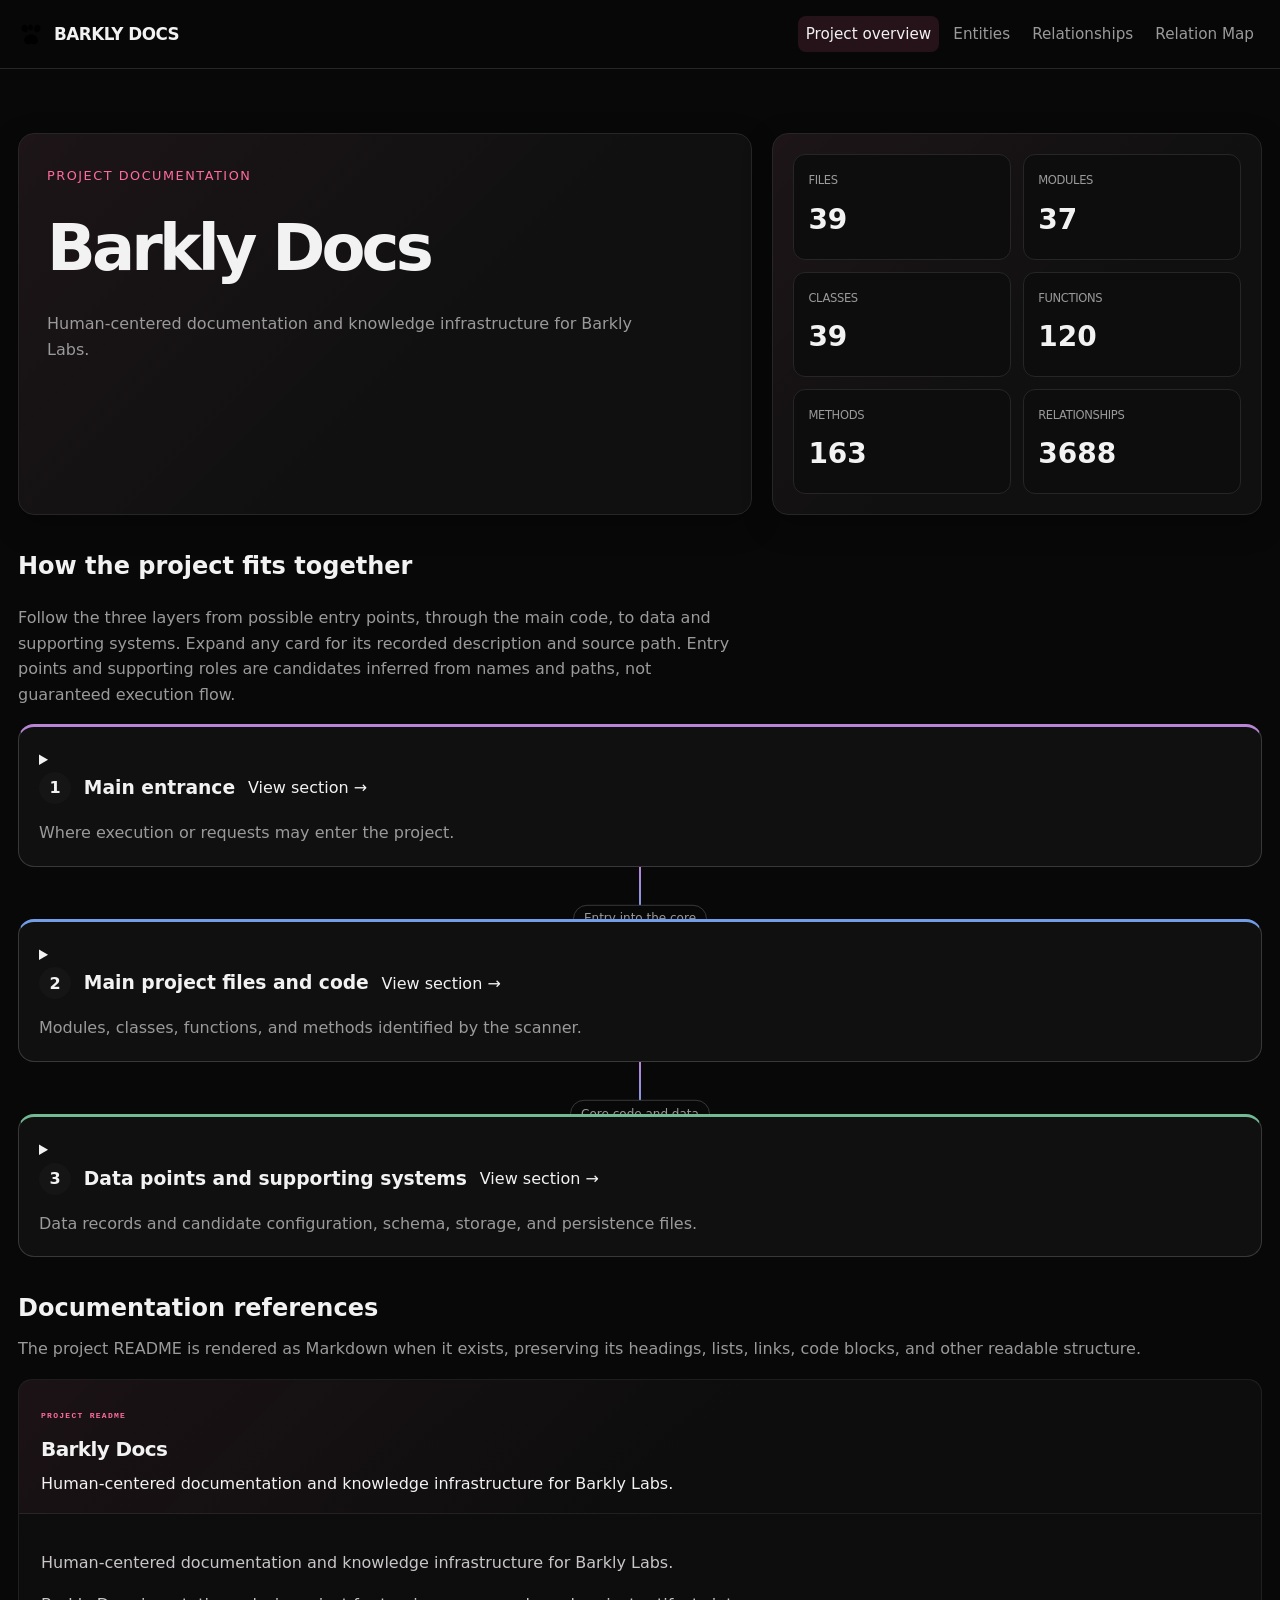
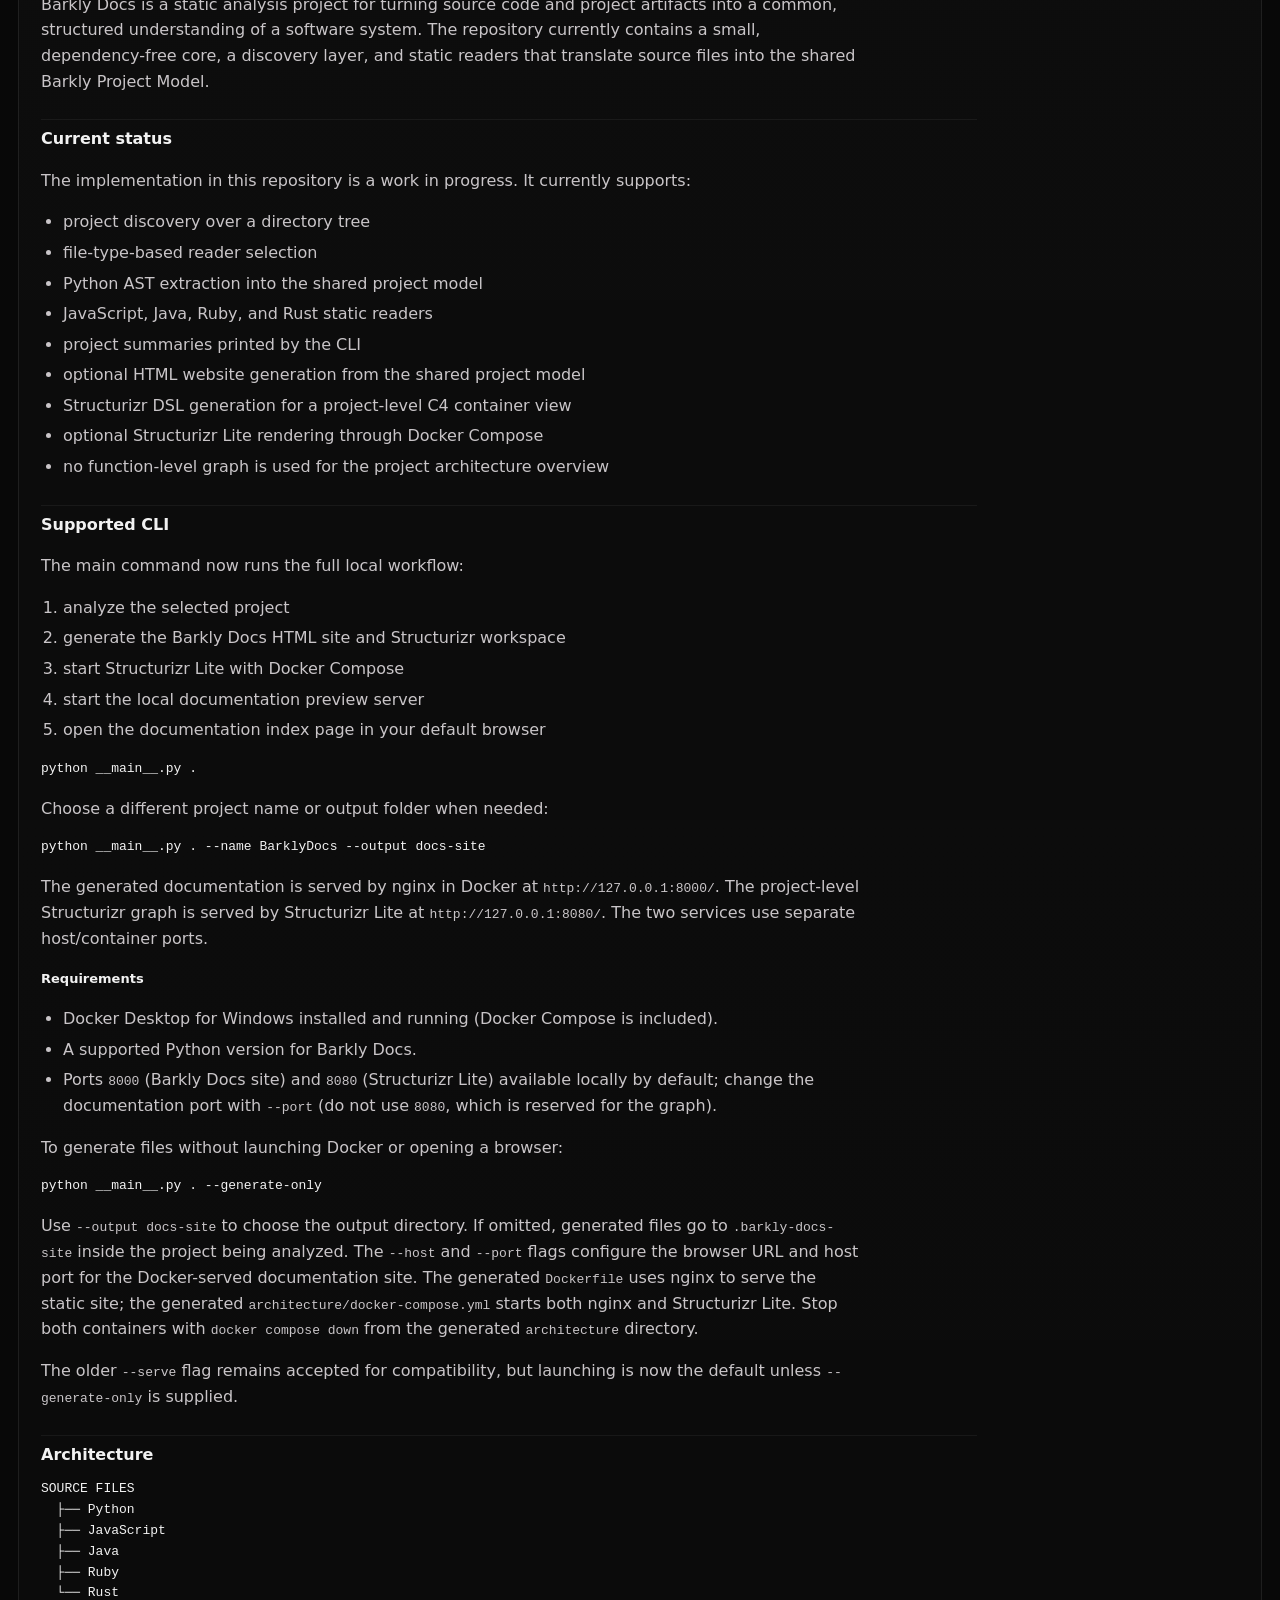
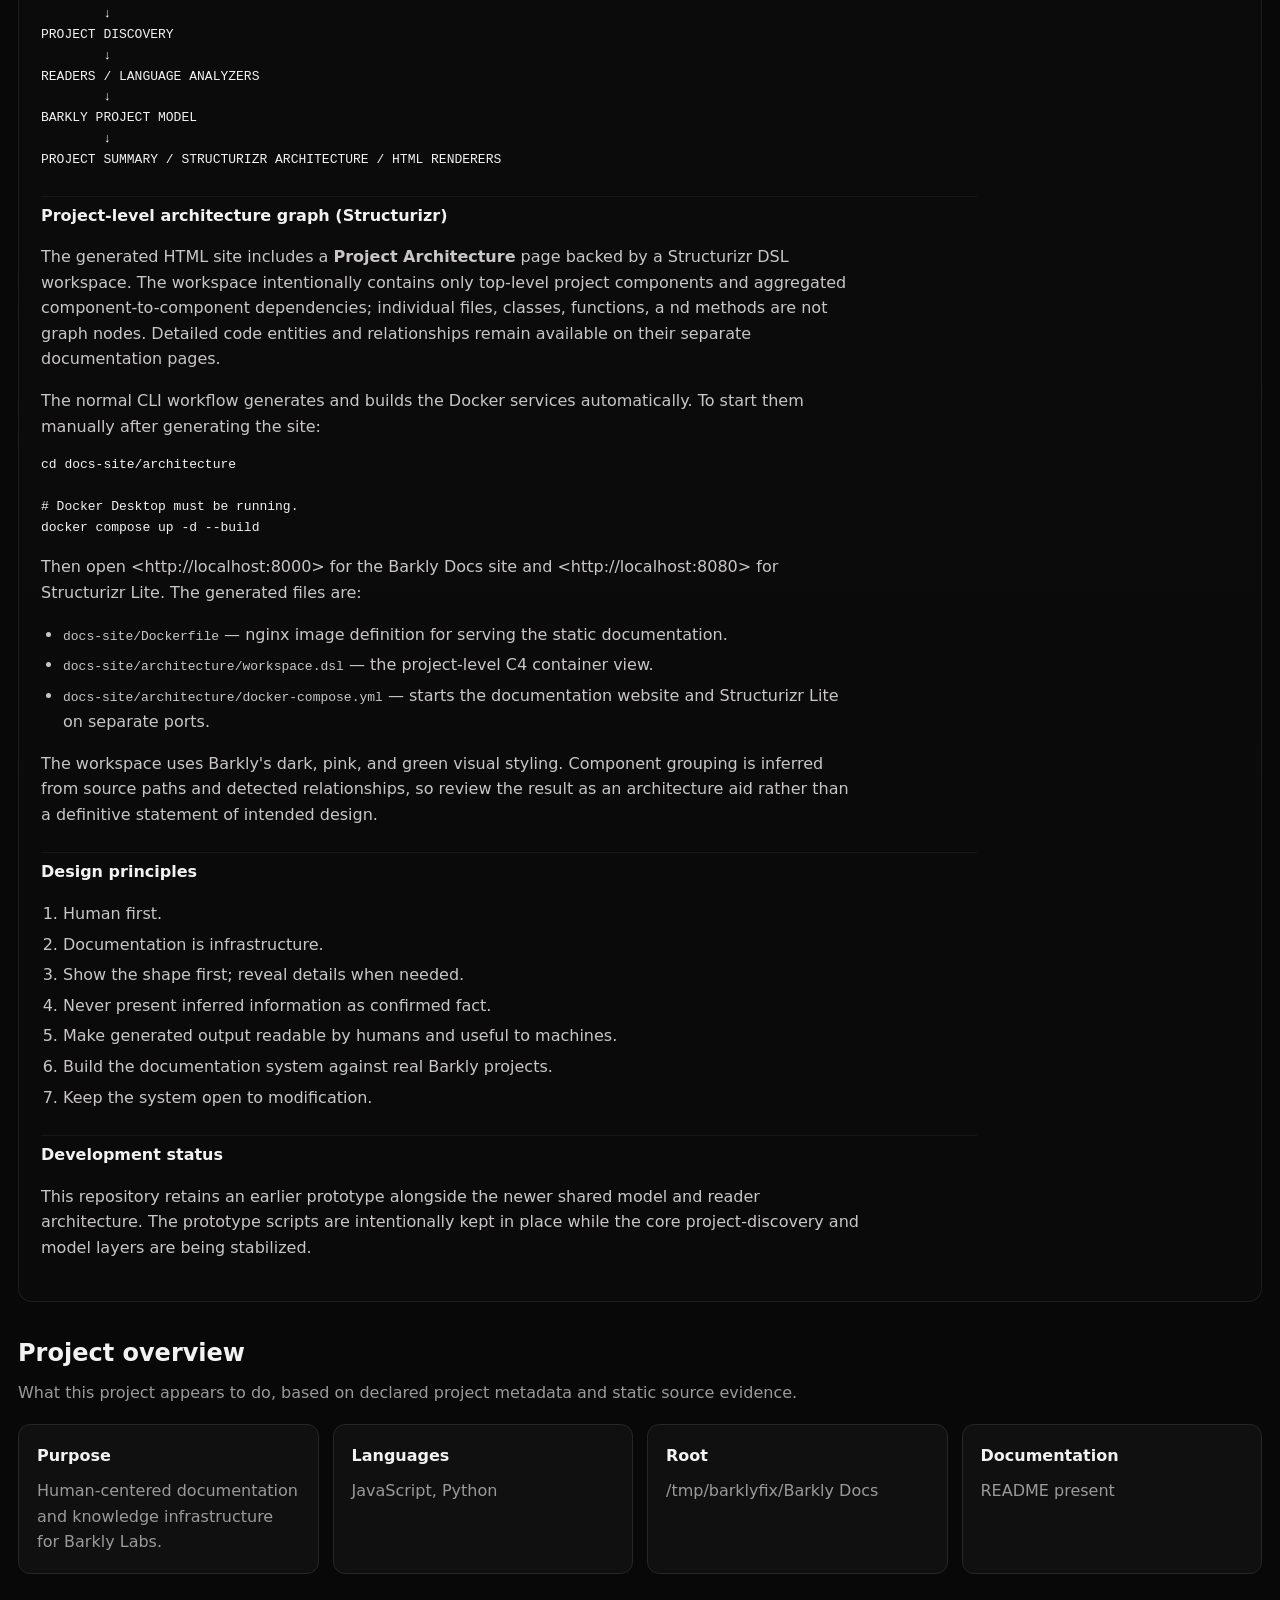
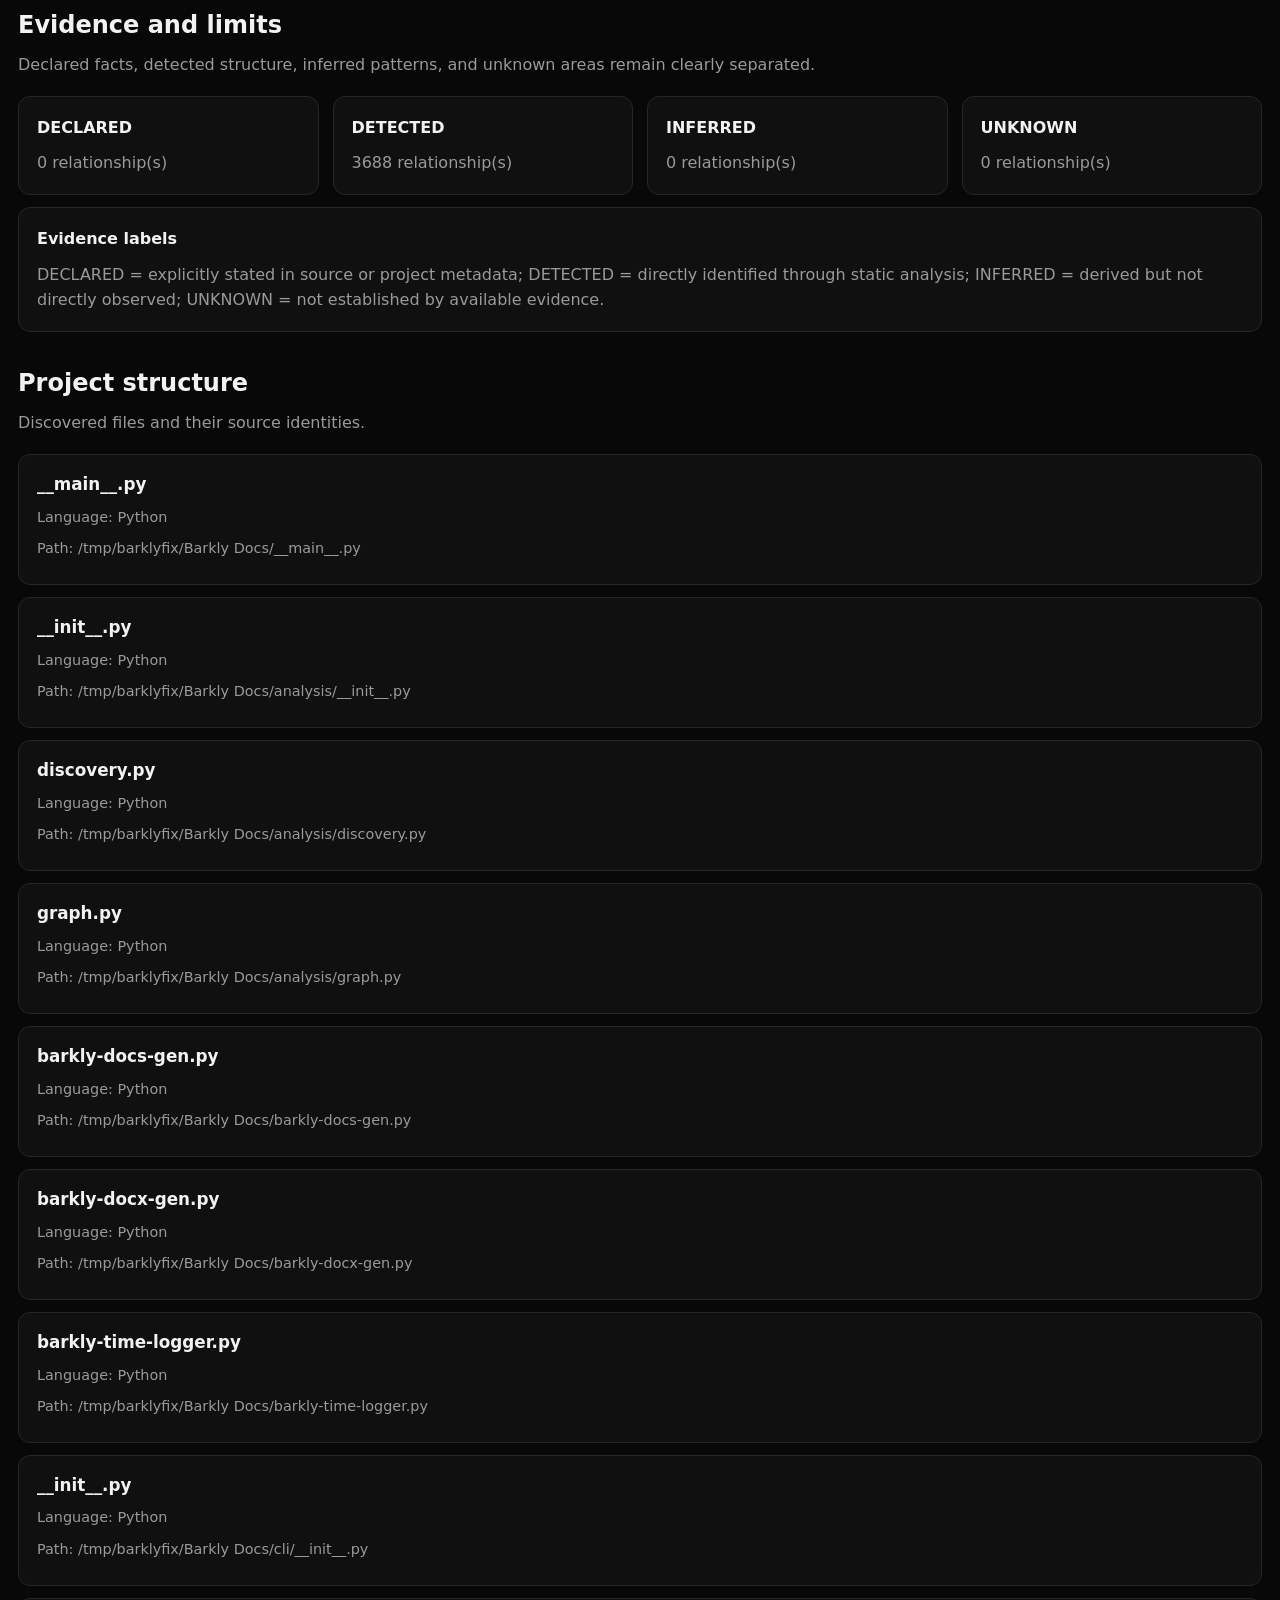
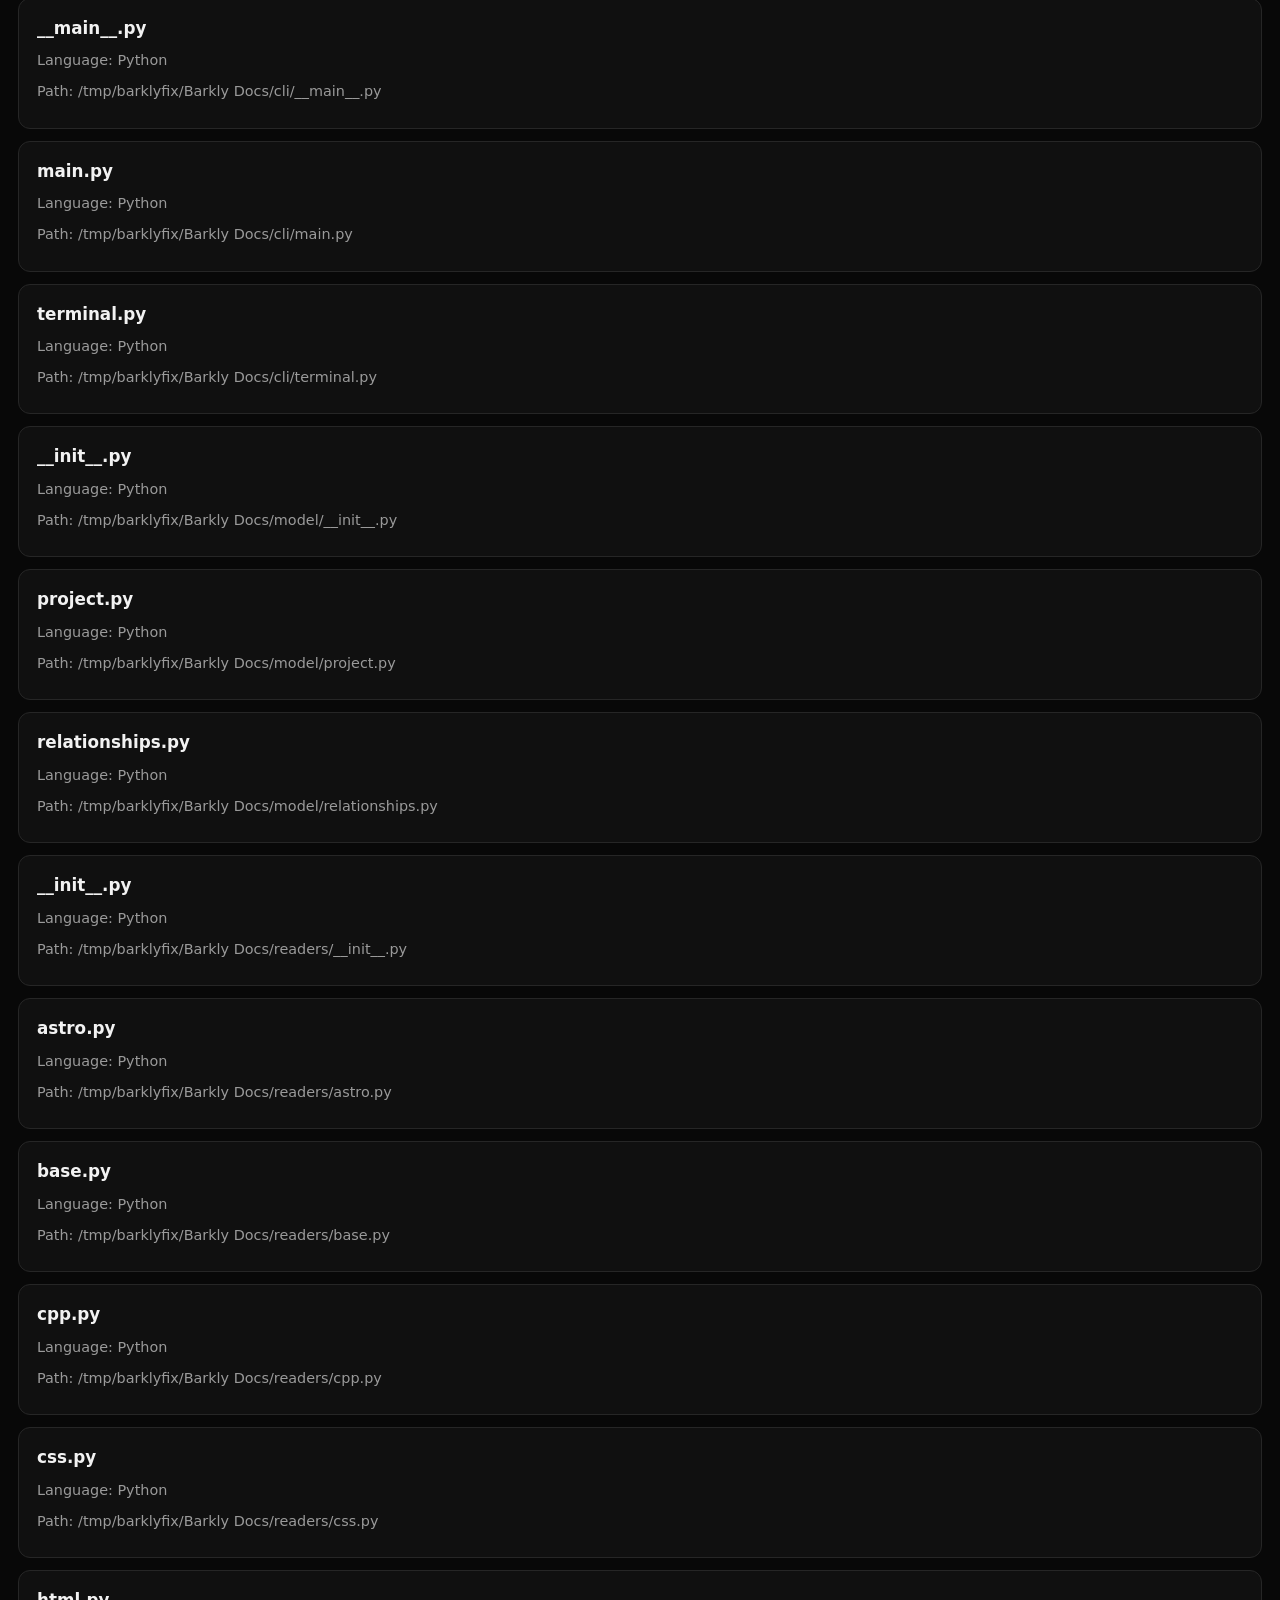
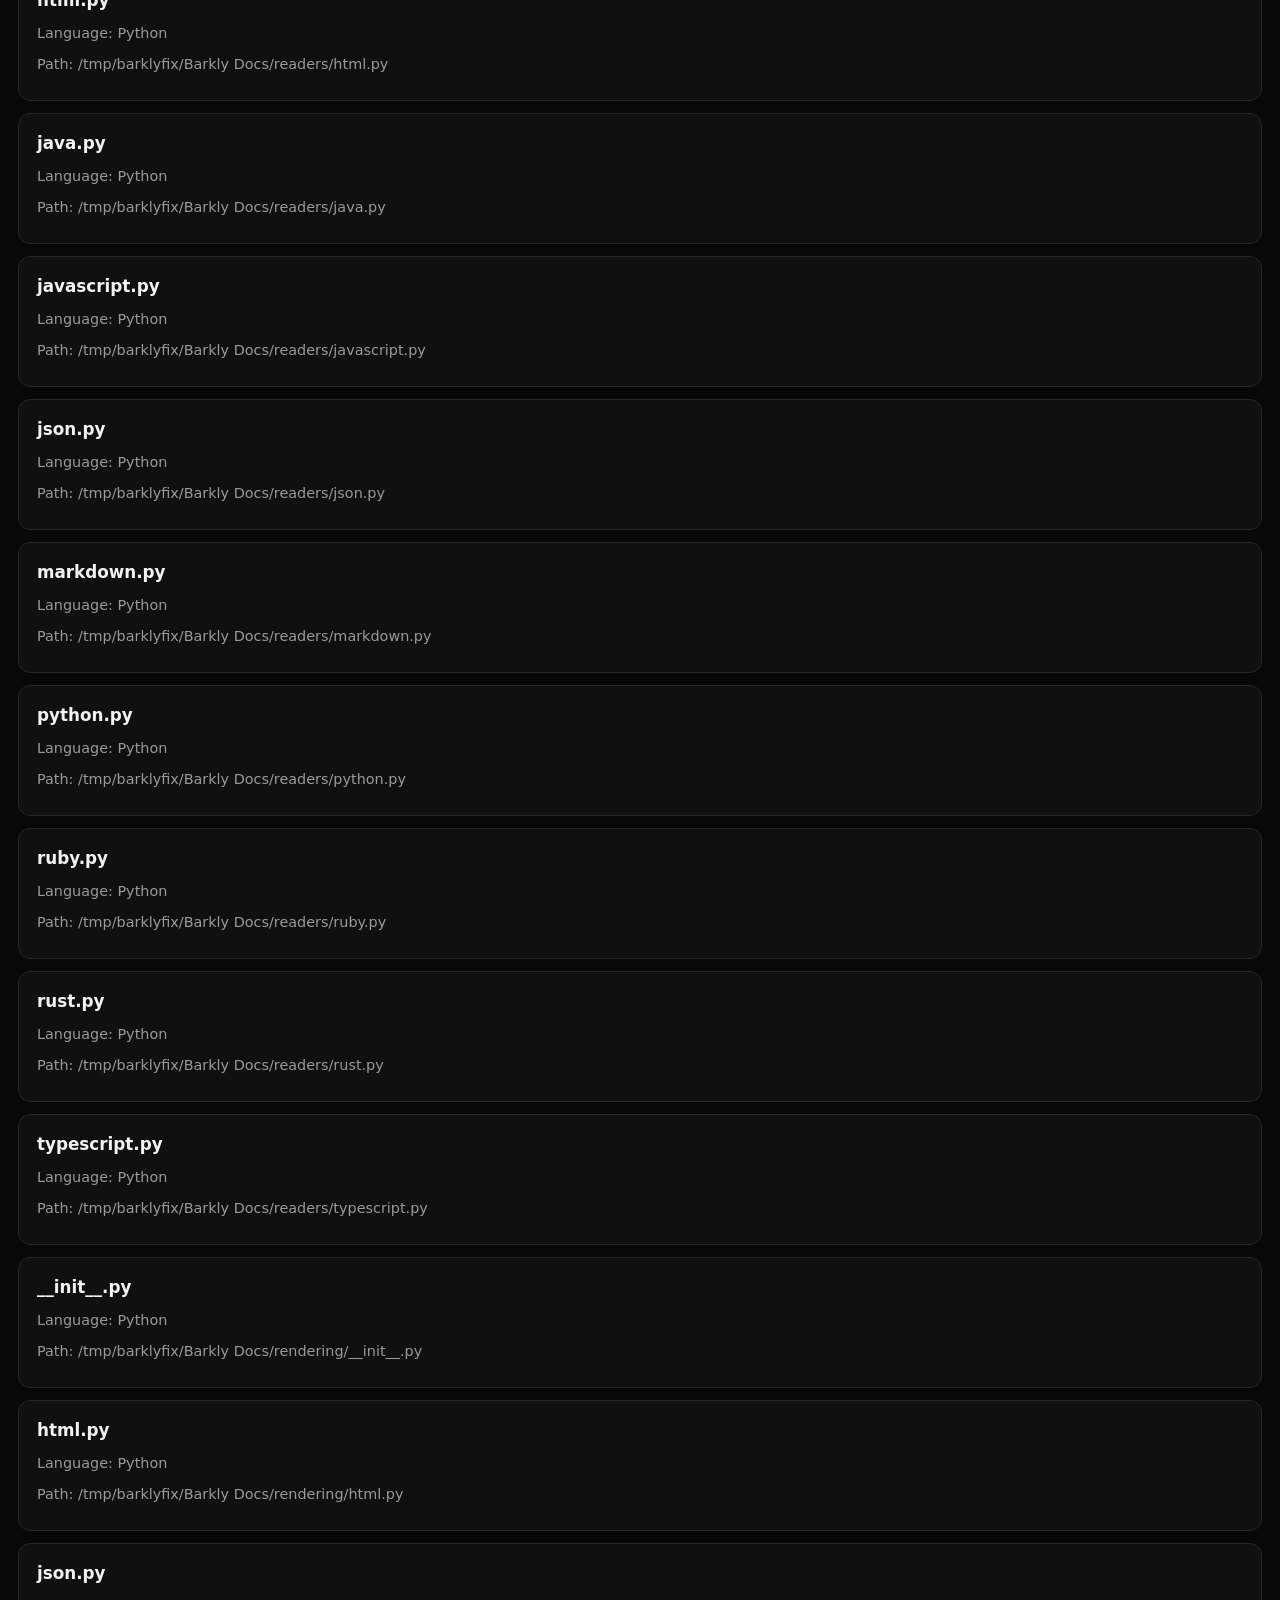
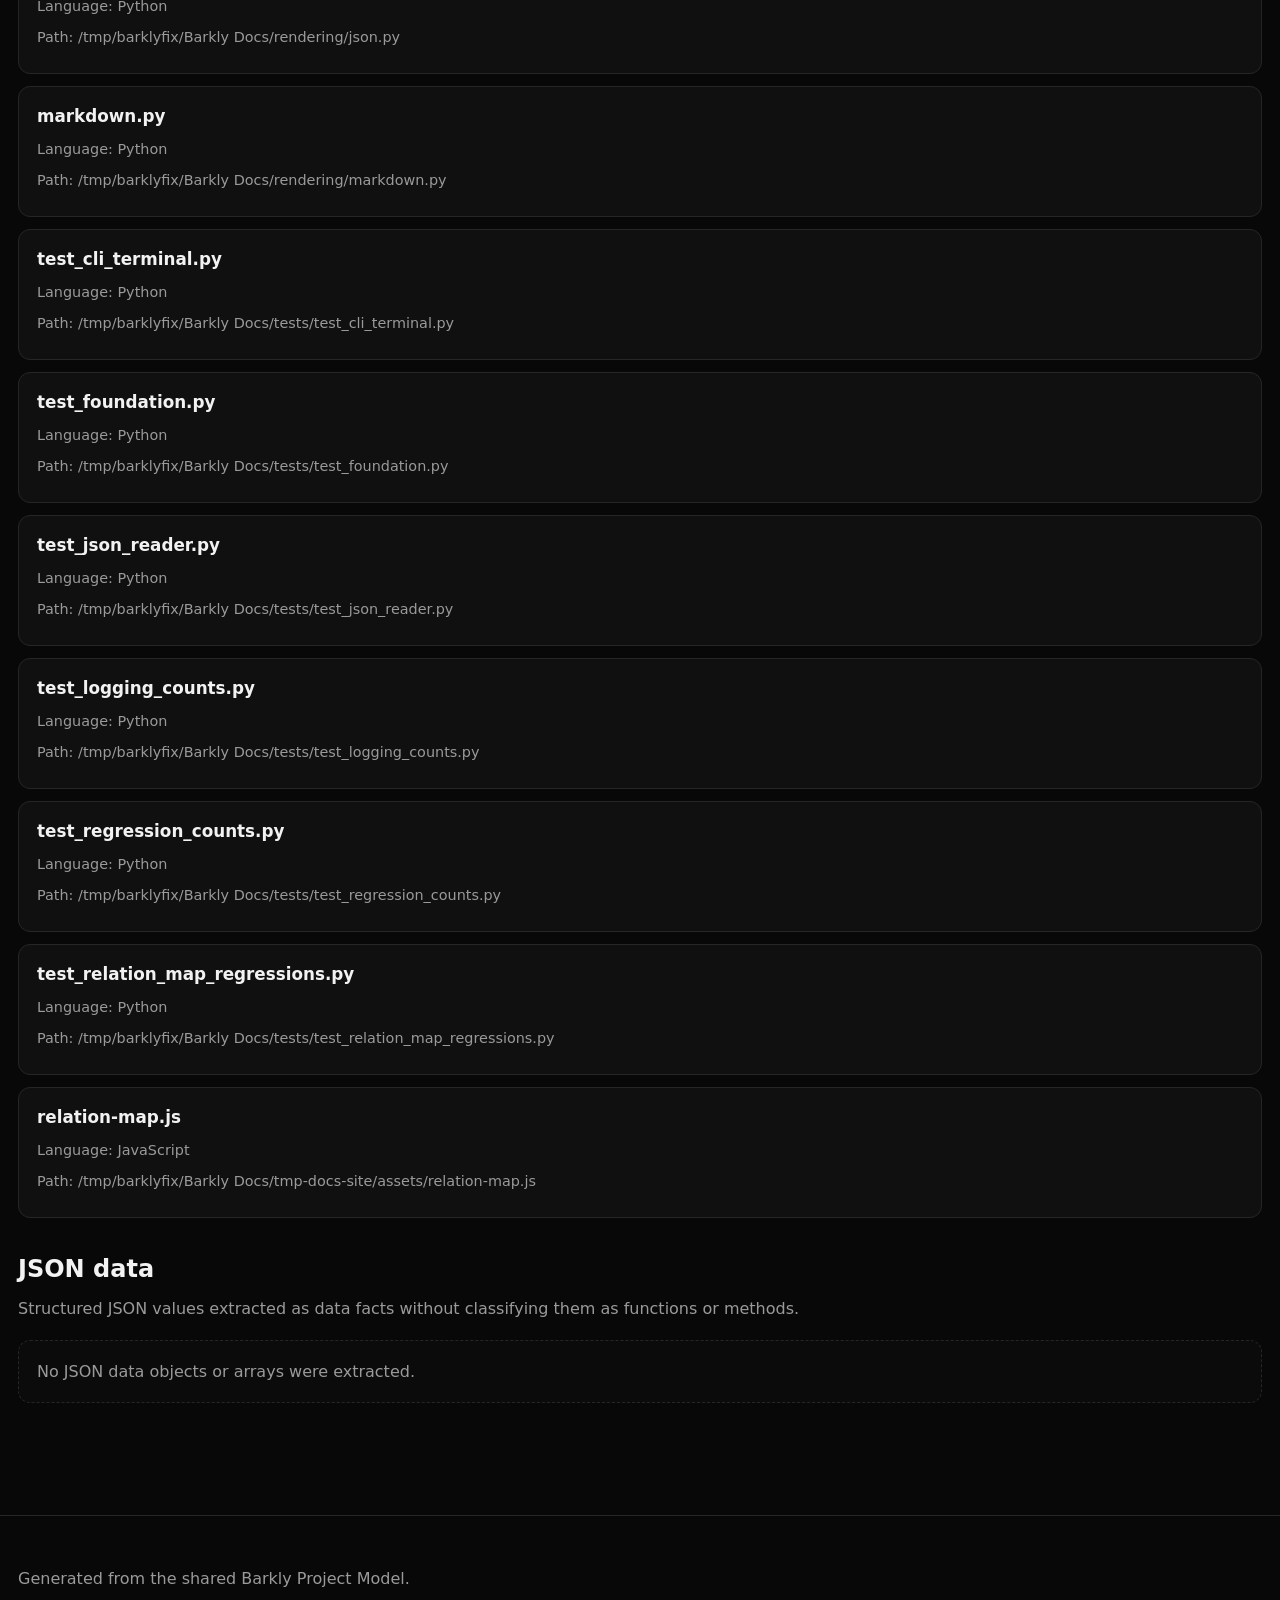
==== commit 83063e55: "fixed te main page layout" ====
--- a/tmp-docs-site/index.html
+++ b/tmp-docs-site/index.html
@@ -6,51 +6,7 @@
   <title>Barkly Docs — Barkly Docs</title>
   <meta name="description" content="Barkly Docs project overview and evidence-based documentation." />
   <link rel="stylesheet" href="assets/site.css" />
-<style id="barkly-readme-style">
-.readme-content{max-width:980px;color:var(--text-soft,#d2cfd1);line-height:1.72;font-size:14px}
-.readme-content h1,.readme-content h2,.readme-content h3,.readme-content h4,.readme-content h5,.readme-content h6{color:var(--text,#f5f3f4);line-height:1.25;margin:1.5em 0 .55em}
-.readme-content h2{font-size:20px;border-bottom:1px solid var(--line,#272727);padding-bottom:7px}.readme-content h3{font-size:16px}
-.readme-content p{margin:.75em 0}.readme-content ul,.readme-content ol{padding-left:25px}.readme-content li{margin:.3em 0}
-.readme-content li::marker{color:var(--accent,#ff6b9d)}.readme-content blockquote{margin:14px 0;padding:9px 15px;border-left:3px solid var(--accent,#ff6b9d);background:rgba(255,107,157,.055)}
-.readme-content pre{overflow:auto;padding:15px;border:1px solid var(--line,#272727);border-radius:9px;background:#090909}.readme-content code{font-family:Consolas,monospace}
-.readme-content :not(pre)>code{padding:.12em .35em;border:1px solid var(--line,#272727);border-radius:5px;background:#090909}
-.readme-content table{width:100%;border-collapse:collapse;margin:16px 0}.readme-content th,.readme-content td{padding:8px 10px;border:1px solid var(--line,#272727);text-align:left}.readme-content th{background:rgba(255,255,255,.03)}
-.readme-content hr{border:0;border-top:1px solid var(--line,#272727);margin:25px 0}.readme-content a{color:var(--accent-bright,#ff86ad)}
-</style><style id="barkly-readme-html">.readme-content{max-width:980px;line-height:1.72}.readme-content h1,.readme-content h2,.readme-content h3{color:var(--text,#f5f3f4);margin:1.4em 0 .55em}.readme-content h2{border-bottom:1px solid var(--line,#272727);padding-bottom:7px}.readme-content p{margin:.75em 0}.readme-content ul,.readme-content ol{padding-left:25px}.readme-content li{margin:.3em 0}.readme-content blockquote{margin:14px 0;padding:9px 15px;border-left:3px solid var(--accent,#ff6b9d);background:rgba(255,107,157,.05)}.readme-content pre{overflow:auto;padding:15px;border:1px solid var(--line,#272727);border-radius:9px;background:#090909}.readme-content :not(pre)>code{padding:.12em .35em;border:1px solid var(--line,#272727);border-radius:5px;background:#090909}.readme-content table{width:100%;border-collapse:collapse;margin:16px 0}.readme-content th,.readme-content td{padding:8px;border:1px solid var(--line,#272727);text-align:left}.readme-content hr{border:0;border-top:1px solid var(--line,#272727);margin:25px 0}</style><style id="barkly-readme-polish">.readme-content{padding:20px 22px 28px;max-width:980px;overflow-wrap:anywhere}.readme-content h1,.readme-content h2,.readme-content h3,.readme-content h4,.readme-content h5,.readme-content h6{color:var(--text);line-height:1.25;letter-spacing:-.02em}.readme-content h1{font-size:24px}.readme-content h2{font-size:18px;margin:26px 0 10px;padding-top:7px;border-top:1px solid rgba(255,255,255,.055)}.readme-content h3{font-size:14px;margin:18px 0 7px}.readme-content p{max-width:820px;color:#c9c5c8}.readme-content ul,.readme-content ol{max-width:820px;padding-left:23px}.readme-content li{margin:5px 0;color:#c9c5c8}.readme-content pre{margin:12px 0 16px;padding:14px 16px;overflow:auto;border:1px solid var(--line);border-radius:9px;background:#0a0a0a}.readme-content blockquote{margin:14px 0;padding:9px 14px;border-left:2px solid var(--accent);color:var(--muted);background:rgba(255,107,157,.035)}.readme-content table{width:100%;border-collapse:collapse;margin:14px 0}.readme-content th,.readme-content td{border:1px solid var(--line);padding:8px 10px;text-align:left}.readme-content th{color:var(--text);background:rgba(255,255,255,.025)}.readme-content hr{border:0;border-top:1px solid rgba(255,255,255,.07);margin:20px 0}.readme-content a{color:var(--accent-bright,var(--accent))}.readme-content :not(pre)>code{padding:.12em .35em;border:1px solid var(--line);border-radius:5px;background:#0a0a0a}</style><style id="documentation-references-collapsible">
-.documentation-references-card {
-  overflow: hidden;
-  border: 1px solid var(--border, #2d2d2d);
-  border-radius: 12px;
-  background: linear-gradient(135deg, rgba(255,107,157,.035), rgba(255,255,255,.012));
-}
-.documentation-references-summary {
-  list-style: none;
-  cursor: pointer;
-  user-select: none;
-  display: flex;
-  align-items: center;
-  justify-content: space-between;
-  gap: 18px;
-  padding: 18px 20px;
-}
-.documentation-references-summary::-webkit-details-marker { display:none; }
-.documentation-references-summary:hover { background: rgba(255,255,255,.018); }
-.documentation-references-heading { display:flex; flex-direction:column; gap:5px; min-width:0; }
-.documentation-references-title { color: var(--text, #f5f3f4); font-size: 1.5rem; font-weight: 700; line-height: 1.2; }
-.documentation-references-subtitle { color: var(--muted, #a9a4a8); font-size: .88rem; line-height: 1.45; }
-.documentation-references-toggle { flex: 0 0 auto; color: var(--muted, #a9a4a8); font-size: .78rem; white-space: nowrap; }
-.documentation-references-toggle::after { content: ''; }
-.documentation-references-card[open] .documentation-references-toggle { color: var(--accent-bright, #ff86ad); }
-.documentation-references-card[open] .documentation-references-toggle { font-size: 0; }
-.documentation-references-card[open] .documentation-references-toggle::before { content: 'Hide documentation ↑'; font-size: .78rem; }
-.documentation-references-body { border-top: 1px solid rgba(255,255,255,.07); animation: documentation-references-reveal .14s ease-out; }
-@keyframes documentation-references-reveal { from { opacity:.45; transform:translateY(-3px); } to { opacity:1; transform:translateY(0); } }
-@media (max-width: 700px) {
-  .documentation-references-summary { align-items:flex-start; }
-  .documentation-references-toggle { margin-top:2px; }
-  .documentation-references-title { font-size:1.25rem; }
-}
-</style></head>
+</head>
 <body>
   <a class="skip-link" href="#main-content">Skip to main content</a>
   <header class="site-header">
@@ -178,26 +134,7 @@
 .readme-content blockquote { margin: 12px 0; padding: 8px 14px; border-left: 2px solid var(--accent); color: var(--muted); background: rgba(255,107,157,.035); }
 .readme-content hr { border: 0; border-top: 1px solid rgba(255,255,255,.07); margin: 20px 0; }
 .readme-content a { color: var(--accent-bright); }
-</style><h2>How the project fits together</h2><p class="architecture-flow-intro">Follow the three layers from possible entry points, through the main code, to data and supporting systems. Expand any card for its recorded description and source path. Entry points and supporting roles are candidates inferred from names and paths, not guaranteed execution flow.</p><details class="architecture-layer architecture-layer-1"><summary class="architecture-layer-summary"><span class="architecture-layer-heading"><span class="architecture-layer-number">1</span><h3>Main entrance</h3><span class="architecture-layer-toggle">View section →</span></span><span class="architecture-layer-description">Where execution or requests may enter the project.</span></summary><div class="architecture-card-grid"><details class="card architecture-item"><summary class="architecture-item-summary"><div class="architecture-item-kind-row"><span class="architecture-item-kind">Entry-point candidate</span></div><div class="architecture-item-main-row"><strong class="architecture-item-name">__main__.py</strong><span class="architecture-expand">View details →</span></div></summary><div class="architecture-item-details"><p>No description was recorded by the scanner.</p><p class="architecture-path"><strong>File:</strong> /tmp/barklyfix/Barkly Docs/__main__.py</p><p class="architecture-match-note">2 matching scan records were grouped into this card.</p></div></details><details class="card architecture-item"><summary class="architecture-item-summary"><div class="architecture-item-kind-row"><span class="architecture-item-kind">Entry-point candidate</span></div><div class="architecture-item-main-row"><strong class="architecture-item-name">main.py</strong><span class="architecture-expand">View details →</span></div></summary><div class="architecture-item-details"><p>No description was recorded by the scanner.</p><p class="architecture-path"><strong>File:</strong> /tmp/barklyfix/Barkly Docs/cli/main.py</p></div></details><details class="card architecture-item"><summary class="architecture-item-summary"><div class="architecture-item-kind-row"><span class="architecture-item-kind">Entry-point candidate</span></div><div class="architecture-item-main-row"><strong class="architecture-item-name">main</strong><span class="architecture-expand">View details →</span></div></summary><div class="architecture-item-details"><p>No description was recorded by the scanner.</p><p class="architecture-path"><strong>File:</strong> /tmp/barklyfix/Barkly Docs/barkly-docx-gen.py</p><p class="architecture-match-note">3 matching scan records were grouped into this card.</p></div></details></div></details><div class="architecture-connector" aria-hidden="true"><span>Entry into the core</span></div><details class="architecture-layer architecture-layer-2"><summary class="architecture-layer-summary"><span class="architecture-layer-heading"><span class="architecture-layer-number">2</span><h3>Main project files and code</h3><span class="architecture-layer-toggle">View section →</span></span><span class="architecture-layer-description">Modules, classes, functions, and methods identified by the scanner.</span></summary><div class="architecture-card-grid"><details class="card architecture-item"><summary class="architecture-item-summary"><div class="architecture-item-kind-row"><span class="architecture-item-kind">Module</span></div><div class="architecture-item-main-row"><strong class="architecture-item-name">__main__</strong><span class="architecture-expand">View details →</span></div></summary><div class="architecture-item-details"><p>No description was recorded by the scanner.</p><p class="architecture-path"><strong>File:</strong> /tmp/barklyfix/Barkly Docs/__main__.py</p><p class="architecture-match-note">2 matching scan records were grouped into this card.</p></div></details><details class="card architecture-item"><summary class="architecture-item-summary"><div class="architecture-item-kind-row"><span class="architecture-item-kind">Module</span></div><div class="architecture-item-main-row"><strong class="architecture-item-name">analysis</strong><span class="architecture-expand">View details →</span></div></summary><div class="architecture-item-details"><p>No description was recorded by the scanner.</p><p class="architecture-path"><strong>File:</strong> /tmp/barklyfix/Barkly Docs/analysis/__init__.py</p></div></details><details class="card architecture-item"><summary class="architecture-item-summary"><div class="architecture-item-kind-row"><span class="architecture-item-kind">Module</span></div><div class="architecture-item-main-row"><strong class="architecture-item-name">discovery</strong><span class="architecture-expand">View details →</span></div></summary><div class="architecture-item-details"><p>No description was recorded by the scanner.</p><p class="architecture-path"><strong>File:</strong> /tmp/barklyfix/Barkly Docs/analysis/discovery.py</p></div></details><details class="card architecture-item"><summary class="architecture-item-summary"><div class="architecture-item-kind-row"><span class="architecture-item-kind">Module</span></div><div class="architecture-item-main-row"><strong class="architecture-item-name">graph</strong><span class="architecture-expand">View details →</span></div></summary><div class="architecture-item-details"><p>No description was recorded by the scanner.</p><p class="architecture-path"><strong>File:</strong> /tmp/barklyfix/Barkly Docs/analysis/graph.py</p></div></details><details class="card architecture-item"><summary class="architecture-item-summary"><div class="architecture-item-kind-row"><span class="architecture-item-kind">Module</span></div><div class="architecture-item-main-row"><strong class="architecture-item-name">barkly-docx-gen</strong><span class="architecture-expand">View details →</span></div></summary><div class="architecture-item-details"><p>No description was recorded by the scanner.</p><p class="architecture-path"><strong>File:</strong> /tmp/barklyfix/Barkly Docs/barkly-docx-gen.py</p></div></details><details class="card architecture-item"><summary class="architecture-item-summary"><div class="architecture-item-kind-row"><span class="architecture-item-kind">Module</span></div><div class="architecture-item-main-row"><strong class="architecture-item-name">barkly-time-logger</strong><span class="architecture-expand">View details →</span></div></summary><div class="architecture-item-details"><p>No description was recorded by the scanner.</p><p class="architecture-path"><strong>File:</strong> /tmp/barklyfix/Barkly Docs/barkly-time-logger.py</p></div></details><details class="card architecture-item"><summary class="architecture-item-summary"><div class="architecture-item-kind-row"><span class="architecture-item-kind">Module</span></div><div class="architecture-item-main-row"><strong class="architecture-item-name">cli</strong><span class="architecture-expand">View details →</span></div></summary><div class="architecture-item-details"><p>No description was recorded by the scanner.</p><p class="architecture-path"><strong>File:</strong> /tmp/barklyfix/Barkly Docs/cli/__init__.py</p></div></details><details class="card architecture-item"><summary class="architecture-item-summary"><div class="architecture-item-kind-row"><span class="architecture-item-kind">Module</span></div><div class="architecture-item-main-row"><strong class="architecture-item-name">main</strong><span class="architecture-expand">View details →</span></div></summary><div class="architecture-item-details"><p>No description was recorded by the scanner.</p><p class="architecture-path"><strong>File:</strong> /tmp/barklyfix/Barkly Docs/cli/main.py</p></div></details><details class="card architecture-item"><summary class="architecture-item-summary"><div class="architecture-item-kind-row"><span class="architecture-item-kind">Module</span></div><div class="architecture-item-main-row"><strong class="architecture-item-name">terminal</strong><span class="architecture-expand">View details →</span></div></summary><div class="architecture-item-details"><p>No description was recorded by the scanner.</p><p class="architecture-path"><strong>File:</strong> /tmp/barklyfix/Barkly Docs/cli/terminal.py</p></div></details><details class="card architecture-item"><summary class="architecture-item-summary"><div class="architecture-item-kind-row"><span class="architecture-item-kind">Module</span></div><div class="architecture-item-main-row"><strong class="architecture-item-name">model</strong><span class="architecture-expand">View details →</span></div></summary><div class="architecture-item-details"><p>No description was recorded by the scanner.</p><p class="architecture-path"><strong>File:</strong> /tmp/barklyfix/Barkly Docs/model/__init__.py</p></div></details><details class="card architecture-item"><summary class="architecture-item-summary"><div class="architecture-item-kind-row"><span class="architecture-item-kind">Module</span></div><div class="architecture-item-main-row"><strong class="architecture-item-name">project</strong><span class="architecture-expand">View details →</span></div></summary><div class="architecture-item-details"><p>No description was recorded by the scanner.</p><p class="architecture-path"><strong>File:</strong> /tmp/barklyfix/Barkly Docs/model/project.py</p></div></details><details class="card architecture-item"><summary class="architecture-item-summary"><div class="architecture-item-kind-row"><span class="architecture-item-kind">Module</span></div><div class="architecture-item-main-row"><strong class="architecture-item-name">relationships</strong><span class="architecture-expand">View details →</span></div></summary><div class="architecture-item-details"><p>No description was recorded by the scanner.</p><p class="architecture-path"><strong>File:</strong> /tmp/barklyfix/Barkly Docs/model/relationships.py</p></div></details><details class="card architecture-item"><summary class="architecture-item-summary"><div class="architecture-item-kind-row"><span class="architecture-item-kind">Module</span></div><div class="architecture-item-main-row"><strong class="architecture-item-name">readers</strong><span class="architecture-expand">View details →</span></div></summary><div class="architecture-item-details"><p>No description was recorded by the scanner.</p><p class="architecture-path"><strong>File:</strong> /tmp/barklyfix/Barkly Docs/readers/__init__.py</p></div></details><details class="card architecture-item"><summary class="architecture-item-summary"><div class="architecture-item-kind-row"><span class="architecture-item-kind">Module</span></div><div class="architecture-item-main-row"><strong class="architecture-item-name">astro</strong><span class="architecture-expand">View details →</span></div></summary><div class="architecture-item-details"><p>No description was recorded by the scanner.</p><p class="architecture-path"><strong>File:</strong> /tmp/barklyfix/Barkly Docs/readers/astro.py</p></div></details><details class="card architecture-item"><summary class="architecture-item-summary"><div class="architecture-item-kind-row"><span class="architecture-item-kind">Module</span></div><div class="architecture-item-main-row"><strong class="architecture-item-name">base</strong><span class="architecture-expand">View details →</span></div></summary><div class="architecture-item-details"><p>No description was recorded by the scanner.</p><p class="architecture-path"><strong>File:</strong> /tmp/barklyfix/Barkly Docs/readers/base.py</p></div></details><details class="card architecture-item"><summary class="architecture-item-summary"><div class="architecture-item-kind-row"><span class="architecture-item-kind">Module</span></div><div class="architecture-item-main-row"><strong class="architecture-item-name">cpp</strong><span class="architecture-expand">View details →</span></div></summary><div class="architecture-item-details"><p>No description was recorded by the scanner.</p><p class="architecture-path"><strong>File:</strong> /tmp/barklyfix/Barkly Docs/readers/cpp.py</p></div></details><p class="architecture-more">Showing 16 of 33 unique items here. See the Structure and Relationship Map pages for the full inventory.</p></div><div class="architecture-card-grid"><details class="card architecture-item"><summary class="architecture-item-summary"><div class="architecture-item-kind-row"><span class="architecture-item-kind">Class</span></div><div class="architecture-item-main-row"><strong class="architecture-item-name">_WorkerTask</strong><span class="architecture-expand">View details →</span></div></summary><div class="architecture-item-details"><p>No description was recorded by the scanner.</p><p class="architecture-path"><strong>File:</strong> /tmp/barklyfix/Barkly Docs/analysis/discovery.py</p></div></details><details class="card architecture-item"><summary class="architecture-item-summary"><div class="architecture-item-kind-row"><span class="architecture-item-kind">Class</span></div><div class="architecture-item-main-row"><strong class="architecture-item-name">_WorkerResult</strong><span class="architecture-expand">View details →</span></div></summary><div class="architecture-item-details"><p>No description was recorded by the scanner.</p><p class="architecture-path"><strong>File:</strong> /tmp/barklyfix/Barkly Docs/analysis/discovery.py</p></div></details><details class="card architecture-item"><summary class="architecture-item-summary"><div class="architecture-item-kind-row"><span class="architecture-item-kind">Class</span></div><div class="architecture-item-main-row"><strong class="architecture-item-name">DiscoveryResult</strong><span class="architecture-expand">View details →</span></div></summary><div class="architecture-item-details"><p>No description was recorded by the scanner.</p><p class="architecture-path"><strong>File:</strong> /tmp/barklyfix/Barkly Docs/analysis/discovery.py</p></div></details><details class="card architecture-item"><summary class="architecture-item-summary"><div class="architecture-item-kind-row"><span class="architecture-item-kind">Class</span></div><div class="architecture-item-main-row"><strong class="architecture-item-name">ProjectDiscovery</strong><span class="architecture-expand">View details →</span></div></summary><div class="architecture-item-details"><p>No description was recorded by the scanner.</p><p class="architecture-path"><strong>File:</strong> /tmp/barklyfix/Barkly Docs/analysis/discovery.py</p></div></details><details class="card architecture-item"><summary class="architecture-item-summary"><div class="architecture-item-kind-row"><span class="architecture-item-kind">Class</span></div><div class="architecture-item-main-row"><strong class="architecture-item-name">GraphNode</strong><span class="architecture-expand">View details →</span></div></summary><div class="architecture-item-details"><p>No description was recorded by the scanner.</p><p class="architecture-path"><strong>File:</strong> /tmp/barklyfix/Barkly Docs/analysis/graph.py</p></div></details><details class="card architecture-item"><summary class="architecture-item-summary"><div class="architecture-item-kind-row"><span class="architecture-item-kind">Class</span></div><div class="architecture-item-main-row"><strong class="architecture-item-name">GraphEdge</strong><span class="architecture-expand">View details →</span></div></summary><div class="architecture-item-details"><p>No description was recorded by the scanner.</p><p class="architecture-path"><strong>File:</strong> /tmp/barklyfix/Barkly Docs/analysis/graph.py</p></div></details><details class="card architecture-item"><summary class="architecture-item-summary"><div class="architecture-item-kind-row"><span class="architecture-item-kind">Class</span></div><div class="architecture-item-main-row"><strong class="architecture-item-name">RelationGraph</strong><span class="architecture-expand">View details →</span></div></summary><div class="architecture-item-details"><p>No description was recorded by the scanner.</p><p class="architecture-path"><strong>File:</strong> /tmp/barklyfix/Barkly Docs/analysis/graph.py</p></div></details><details class="card architecture-item"><summary class="architecture-item-summary"><div class="architecture-item-kind-row"><span class="architecture-item-kind">Class</span></div><div class="architecture-item-main-row"><strong class="architecture-item-name">Handler</strong><span class="architecture-expand">View details →</span></div></summary><div class="architecture-item-details"><p>No description was recorded by the scanner.</p><p class="architecture-path"><strong>File:</strong> /tmp/barklyfix/Barkly Docs/barkly-time-logger.py</p></div></details><details class="card architecture-item"><summary class="architecture-item-summary"><div class="architecture-item-kind-row"><span class="architecture-item-kind">Class</span></div><div class="architecture-item-main-row"><strong class="architecture-item-name">BarklyTerminal</strong><span class="architecture-expand">View details →</span></div></summary><div class="architecture-item-details"><p>No description was recorded by the scanner.</p><p class="architecture-path"><strong>File:</strong> /tmp/barklyfix/Barkly Docs/cli/terminal.py</p></div></details><details class="card architecture-item"><summary class="architecture-item-summary"><div class="architecture-item-kind-row"><span class="architecture-item-kind">Class</span></div><div class="architecture-item-main-row"><strong class="architecture-item-name">_TextFormatter</strong><span class="architecture-expand">View details →</span></div></summary><div class="architecture-item-details"><p>No description was recorded by the scanner.</p><p class="architecture-path"><strong>File:</strong> /tmp/barklyfix/Barkly Docs/cli/terminal.py</p></div></details><details class="card architecture-item"><summary class="architecture-item-summary"><div class="architecture-item-kind-row"><span class="architecture-item-kind">Class</span></div><div class="architecture-item-main-row"><strong class="architecture-item-name">Project</strong><span class="architecture-expand">View details →</span></div></summary><div class="architecture-item-details"><p>No description was recorded by the scanner.</p><p class="architecture-path"><strong>File:</strong> /tmp/barklyfix/Barkly Docs/model/project.py</p></div></details><details class="card architecture-item"><summary class="architecture-item-summary"><div class="architecture-item-kind-row"><span class="architecture-item-kind">Class</span></div><div class="architecture-item-main-row"><strong class="architecture-item-name">FileNode</strong><span class="architecture-expand">View details →</span></div></summary><div class="architecture-item-details"><p>No description was recorded by the scanner.</p><p class="architecture-path"><strong>File:</strong> /tmp/barklyfix/Barkly Docs/model/project.py</p></div></details><details class="card architecture-item"><summary class="architecture-item-summary"><div class="architecture-item-kind-row"><span class="architecture-item-kind">Class</span></div><div class="architecture-item-main-row"><strong class="architecture-item-name">ModuleNode</strong><span class="architecture-expand">View details →</span></div></summary><div class="architecture-item-details"><p>No description was recorded by the scanner.</p><p class="architecture-path"><strong>File:</strong> /tmp/barklyfix/Barkly Docs/model/project.py</p></div></details><details class="card architecture-item"><summary class="architecture-item-summary"><div class="architecture-item-kind-row"><span class="architecture-item-kind">Class</span></div><div class="architecture-item-main-row"><strong class="architecture-item-name">ComponentNode</strong><span class="architecture-expand">View details →</span></div></summary><div class="architecture-item-details"><p>No description was recorded by the scanner.</p><p class="architecture-path"><strong>File:</strong> /tmp/barklyfix/Barkly Docs/model/project.py</p></div></details><details class="card architecture-item"><summary class="architecture-item-summary"><div class="architecture-item-kind-row"><span class="architecture-item-kind">Class</span></div><div class="architecture-item-main-row"><strong class="architecture-item-name">FunctionNode</strong><span class="architecture-expand">View details →</span></div></summary><div class="architecture-item-details"><p>No description was recorded by the scanner.</p><p class="architecture-path"><strong>File:</strong> /tmp/barklyfix/Barkly Docs/model/project.py</p></div></details><details class="card architecture-item"><summary class="architecture-item-summary"><div class="architecture-item-kind-row"><span class="architecture-item-kind">Class</span></div><div class="architecture-item-main-row"><strong class="architecture-item-name">MethodNode</strong><span class="architecture-expand">View details →</span></div></summary><div class="architecture-item-details"><p>No description was recorded by the scanner.</p><p class="architecture-path"><strong>File:</strong> /tmp/barklyfix/Barkly Docs/model/project.py</p></div></details><p class="architecture-more">Showing 16 of 39 unique items here. See the Structure and Relationship Map pages for the full inventory.</p></div><div class="architecture-card-grid"><details class="card architecture-item"><summary class="architecture-item-summary"><div class="architecture-item-kind-row"><span class="architecture-item-kind">Function</span></div><div class="architecture-item-main-row"><strong class="architecture-item-name">_default_worker_count</strong><span class="architecture-expand">View details →</span></div></summary><div class="architecture-item-details"><p>No description was recorded by the scanner.</p><p class="architecture-path"><strong>File:</strong> /tmp/barklyfix/Barkly Docs/analysis/discovery.py</p></div></details><details class="card architecture-item"><summary class="architecture-item-summary"><div class="architecture-item-kind-row"><span class="architecture-item-kind">Function</span></div><div class="architecture-item-main-row"><strong class="architecture-item-name">_instantiate_reader</strong><span class="architecture-expand">View details →</span></div></summary><div class="architecture-item-details"><p>No description was recorded by the scanner.</p><p class="architecture-path"><strong>File:</strong> /tmp/barklyfix/Barkly Docs/analysis/discovery.py</p></div></details><details class="card architecture-item"><summary class="architecture-item-summary"><div class="architecture-item-kind-row"><span class="architecture-item-kind">Function</span></div><div class="architecture-item-main-row"><strong class="architecture-item-name">_snapshot_project</strong><span class="architecture-expand">View details →</span></div></summary><div class="architecture-item-details"><p>No description was recorded by the scanner.</p><p class="architecture-path"><strong>File:</strong> /tmp/barklyfix/Barkly Docs/analysis/discovery.py</p></div></details><details class="card architecture-item"><summary class="architecture-item-summary"><div class="architecture-item-kind-row"><span class="architecture-item-kind">Function</span></div><div class="architecture-item-main-row"><strong class="architecture-item-name">_deserialize_node</strong><span class="architecture-expand">View details →</span></div></summary><div class="architecture-item-details"><p>No description was recorded by the scanner.</p><p class="architecture-path"><strong>File:</strong> /tmp/barklyfix/Barkly Docs/analysis/discovery.py</p></div></details><details class="card architecture-item"><summary class="architecture-item-summary"><div class="architecture-item-kind-row"><span class="architecture-item-kind">Function</span></div><div class="architecture-item-main-row"><strong class="architecture-item-name">_read_worker_task</strong><span class="architecture-expand">View details →</span></div></summary><div class="architecture-item-details"><p>No description was recorded by the scanner.</p><p class="architecture-path"><strong>File:</strong> /tmp/barklyfix/Barkly Docs/analysis/discovery.py</p></div></details><details class="card architecture-item"><summary class="architecture-item-summary"><div class="architecture-item-kind-row"><span class="architecture-item-kind">Function</span></div><div class="architecture-item-main-row"><strong class="architecture-item-name">_merge_worker_result</strong><span class="architecture-expand">View details →</span></div></summary><div class="architecture-item-details"><p>No description was recorded by the scanner.</p><p class="architecture-path"><strong>File:</strong> /tmp/barklyfix/Barkly Docs/analysis/discovery.py</p></div></details><details class="card architecture-item"><summary class="architecture-item-summary"><div class="architecture-item-kind-row"><span class="architecture-item-kind">Function</span></div><div class="architecture-item-main-row"><strong class="architecture-item-name">_is_project_source_path</strong><span class="architecture-expand">View details →</span></div></summary><div class="architecture-item-details"><p>No description was recorded by the scanner.</p><p class="architecture-path"><strong>File:</strong> /tmp/barklyfix/Barkly Docs/analysis/graph.py</p></div></details><details class="card architecture-item"><summary class="architecture-item-summary"><div class="architecture-item-kind-row"><span class="architecture-item-kind">Function</span></div><div class="architecture-item-main-row"><strong class="architecture-item-name">_node_source_path</strong><span class="architecture-expand">View details →</span></div></summary><div class="architecture-item-details"><p>No description was recorded by the scanner.</p><p class="architecture-path"><strong>File:</strong> /tmp/barklyfix/Barkly Docs/analysis/graph.py</p></div></details><details class="card architecture-item"><summary class="architecture-item-summary"><div class="architecture-item-kind-row"><span class="architecture-item-kind">Function</span></div><div class="architecture-item-main-row"><strong class="architecture-item-name">_normalize_identifier</strong><span class="architecture-expand">View details →</span></div></summary><div class="architecture-item-details"><p>No description was recorded by the scanner.</p><p class="architecture-path"><strong>File:</strong> /tmp/barklyfix/Barkly Docs/analysis/graph.py</p></div></details><details class="card architecture-item"><summary class="architecture-item-summary"><div class="architecture-item-kind-row"><span class="architecture-item-kind">Function</span></div><div class="architecture-item-main-row"><strong class="architecture-item-name">_display_name</strong><span class="architecture-expand">View details →</span></div></summary><div class="architecture-item-details"><p>No description was recorded by the scanner.</p><p class="architecture-path"><strong>File:</strong> /tmp/barklyfix/Barkly Docs/analysis/graph.py</p></div></details><details class="card architecture-item"><summary class="architecture-item-summary"><div class="architecture-item-kind-row"><span class="architecture-item-kind">Function</span></div><div class="architecture-item-main-row"><strong class="architecture-item-name">_build_qualified_name</strong><span class="architecture-expand">View details →</span></div></summary><div class="architecture-item-details"><p>No description was recorded by the scanner.</p><p class="architecture-path"><strong>File:</strong> /tmp/barklyfix/Barkly Docs/analysis/graph.py</p></div></details><details class="card architecture-item"><summary class="architecture-item-summary"><div class="architecture-item-kind-row"><span class="architecture-item-kind">Function</span></div><div class="architecture-item-main-row"><strong class="architecture-item-name">_relationship_explanation</strong><span class="architecture-expand">View details →</span></div></summary><div class="architecture-item-details"><p>No description was recorded by the scanner.</p><p class="architecture-path"><strong>File:</strong> /tmp/barklyfix/Barkly Docs/analysis/graph.py</p></div></details><details class="card architecture-item"><summary class="architecture-item-summary"><div class="architecture-item-kind-row"><span class="architecture-item-kind">Function</span></div><div class="architecture-item-main-row"><strong class="architecture-item-name">_build_symbol_index</strong><span class="architecture-expand">View details →</span></div></summary><div class="architecture-item-details"><p>No description was recorded by the scanner.</p><p class="architecture-path"><strong>File:</strong> /tmp/barklyfix/Barkly Docs/analysis/graph.py</p></div></details><details class="card architecture-item"><summary class="architecture-item-summary"><div class="architecture-item-kind-row"><span class="architecture-item-kind">Function</span></div><div class="architecture-item-main-row"><strong class="architecture-item-name">_match_known_symbol</strong><span class="architecture-expand">View details →</span></div></summary><div class="architecture-item-details"><p>No description was recorded by the scanner.</p><p class="architecture-path"><strong>File:</strong> /tmp/barklyfix/Barkly Docs/analysis/graph.py</p></div></details><details class="card architecture-item"><summary class="architecture-item-summary"><div class="architecture-item-kind-row"><span class="architecture-item-kind">Function</span></div><div class="architecture-item-main-row"><strong class="architecture-item-name">_record_unresolved</strong><span class="architecture-expand">View details →</span></div></summary><div class="architecture-item-details"><p>No description was recorded by the scanner.</p><p class="architecture-path"><strong>File:</strong> /tmp/barklyfix/Barkly Docs/analysis/graph.py</p></div></details><details class="card architecture-item"><summary class="architecture-item-summary"><div class="architecture-item-kind-row"><span class="architecture-item-kind">Function</span></div><div class="architecture-item-main-row"><strong class="architecture-item-name">_sort_nodes</strong><span class="architecture-expand">View details →</span></div></summary><div class="architecture-item-details"><p>No description was recorded by the scanner.</p><p class="architecture-path"><strong>File:</strong> /tmp/barklyfix/Barkly Docs/analysis/graph.py</p></div></details><p class="architecture-more">Showing 16 of 118 unique items here. See the Structure and Relationship Map pages for the full inventory.</p></div><div class="architecture-card-grid"><details class="card architecture-item"><summary class="architecture-item-summary"><div class="architecture-item-kind-row"><span class="architecture-item-kind">Method</span></div><div class="architecture-item-main-row"><strong class="architecture-item-name">__init__</strong><span class="architecture-expand">View details →</span></div></summary><div class="architecture-item-details"><p>No description was recorded by the scanner.</p><p class="architecture-path"><strong>File:</strong> /tmp/barklyfix/Barkly Docs/analysis/discovery.py</p><p class="architecture-match-note">4 matching scan records were grouped into this card.</p></div></details><details class="card architecture-item"><summary class="architecture-item-summary"><div class="architecture-item-kind-row"><span class="architecture-item-kind">Method</span></div><div class="architecture-item-main-row"><strong class="architecture-item-name">analyze</strong><span class="architecture-expand">View details →</span></div></summary><div class="architecture-item-details"><p>No description was recorded by the scanner.</p><p class="architecture-path"><strong>File:</strong> /tmp/barklyfix/Barkly Docs/analysis/discovery.py</p></div></details><details class="card architecture-item"><summary class="architecture-item-summary"><div class="architecture-item-kind-row"><span class="architecture-item-kind">Method</span></div><div class="architecture-item-main-row"><strong class="architecture-item-name">_analyze_parallel</strong><span class="architecture-expand">View details →</span></div></summary><div class="architecture-item-details"><p>No description was recorded by the scanner.</p><p class="architecture-path"><strong>File:</strong> /tmp/barklyfix/Barkly Docs/analysis/discovery.py</p></div></details><details class="card architecture-item"><summary class="architecture-item-summary"><div class="architecture-item-kind-row"><span class="architecture-item-kind">Method</span></div><div class="architecture-item-main-row"><strong class="architecture-item-name">_discover_files</strong><span class="architecture-expand">View details →</span></div></summary><div class="architecture-item-details"><p>No description was recorded by the scanner.</p><p class="architecture-path"><strong>File:</strong> /tmp/barklyfix/Barkly Docs/analysis/discovery.py</p></div></details><details class="card architecture-item"><summary class="architecture-item-summary"><div class="architecture-item-kind-row"><span class="architecture-item-kind">Method</span></div><div class="architecture-item-main-row"><strong class="architecture-item-name">_is_ignored</strong><span class="architecture-expand">View details →</span></div></summary><div class="architecture-item-details"><p>No description was recorded by the scanner.</p><p class="architecture-path"><strong>File:</strong> /tmp/barklyfix/Barkly Docs/analysis/discovery.py</p></div></details><details class="card architecture-item"><summary class="architecture-item-summary"><div class="architecture-item-kind-row"><span class="architecture-item-kind">Method</span></div><div class="architecture-item-main-row"><strong class="architecture-item-name">_find_reader</strong><span class="architecture-expand">View details →</span></div></summary><div class="architecture-item-details"><p>No description was recorded by the scanner.</p><p class="architecture-path"><strong>File:</strong> /tmp/barklyfix/Barkly Docs/analysis/discovery.py</p></div></details><details class="card architecture-item"><summary class="architecture-item-summary"><div class="architecture-item-kind-row"><span class="architecture-item-kind">Method</span></div><div class="architecture-item-main-row"><strong class="architecture-item-name">add_node</strong><span class="architecture-expand">View details →</span></div></summary><div class="architecture-item-details"><p>No description was recorded by the scanner.</p><p class="architecture-path"><strong>File:</strong> /tmp/barklyfix/Barkly Docs/analysis/graph.py</p></div></details><details class="card architecture-item"><summary class="architecture-item-summary"><div class="architecture-item-kind-row"><span class="architecture-item-kind">Method</span></div><div class="architecture-item-main-row"><strong class="architecture-item-name">add_edge</strong><span class="architecture-expand">View details →</span></div></summary><div class="architecture-item-details"><p>No description was recorded by the scanner.</p><p class="architecture-path"><strong>File:</strong> /tmp/barklyfix/Barkly Docs/analysis/graph.py</p></div></details><details class="card architecture-item"><summary class="architecture-item-summary"><div class="architecture-item-kind-row"><span class="architecture-item-kind">Method</span></div><div class="architecture-item-main-row"><strong class="architecture-item-name">summary</strong><span class="architecture-expand">View details →</span></div></summary><div class="architecture-item-details"><p>No description was recorded by the scanner.</p><p class="architecture-path"><strong>File:</strong> /tmp/barklyfix/Barkly Docs/analysis/graph.py</p><p class="architecture-match-note">3 matching scan records were grouped into this card.</p></div></details><details class="card architecture-item"><summary class="architecture-item-summary"><div class="architecture-item-kind-row"><span class="architecture-item-kind">Method</span></div><div class="architecture-item-main-row"><strong class="architecture-item-name">as_dict</strong><span class="architecture-expand">View details →</span></div></summary><div class="architecture-item-details"><p>No description was recorded by the scanner.</p><p class="architecture-path"><strong>File:</strong> /tmp/barklyfix/Barkly Docs/analysis/graph.py</p></div></details><details class="card architecture-item"><summary class="architecture-item-summary"><div class="architecture-item-kind-row"><span class="architecture-item-kind">Method</span></div><div class="architecture-item-main-row"><strong class="architecture-item-name">to_json</strong><span class="architecture-expand">View details →</span></div></summary><div class="architecture-item-details"><p>No description was recorded by the scanner.</p><p class="architecture-path"><strong>File:</strong> /tmp/barklyfix/Barkly Docs/analysis/graph.py</p></div></details><details class="card architecture-item"><summary class="architecture-item-summary"><div class="architecture-item-kind-row"><span class="architecture-item-kind">Method</span></div><div class="architecture-item-main-row"><strong class="architecture-item-name">send_html</strong><span class="architecture-expand">View details →</span></div></summary><div class="architecture-item-details"><p>No description was recorded by the scanner.</p><p class="architecture-path"><strong>File:</strong> /tmp/barklyfix/Barkly Docs/barkly-time-logger.py</p></div></details><details class="card architecture-item"><summary class="architecture-item-summary"><div class="architecture-item-kind-row"><span class="architecture-item-kind">Method</span></div><div class="architecture-item-main-row"><strong class="architecture-item-name">do_GET</strong><span class="architecture-expand">View details →</span></div></summary><div class="architecture-item-details"><p>No description was recorded by the scanner.</p><p class="architecture-path"><strong>File:</strong> /tmp/barklyfix/Barkly Docs/barkly-time-logger.py</p></div></details><details class="card architecture-item"><summary class="architecture-item-summary"><div class="architecture-item-kind-row"><span class="architecture-item-kind">Method</span></div><div class="architecture-item-main-row"><strong class="architecture-item-name">do_POST</strong><span class="architecture-expand">View details →</span></div></summary><div class="architecture-item-details"><p>No description was recorded by the scanner.</p><p class="architecture-path"><strong>File:</strong> /tmp/barklyfix/Barkly Docs/barkly-time-logger.py</p></div></details><details class="card architecture-item"><summary class="architecture-item-summary"><div class="architecture-item-kind-row"><span class="architecture-item-kind">Method</span></div><div class="architecture-item-main-row"><strong class="architecture-item-name">_supports_color</strong><span class="architecture-expand">View details →</span></div></summary><div class="architecture-item-details"><p>No description was recorded by the scanner.</p><p class="architecture-path"><strong>File:</strong> /tmp/barklyfix/Barkly Docs/cli/terminal.py</p></div></details><details class="card architecture-item"><summary class="architecture-item-summary"><div class="architecture-item-kind-row"><span class="architecture-item-kind">Method</span></div><div class="architecture-item-main-row"><strong class="architecture-item-name">_safe_text</strong><span class="architecture-expand">View details →</span></div></summary><div class="architecture-item-details"><p>No description was recorded by the scanner.</p><p class="architecture-path"><strong>File:</strong> /tmp/barklyfix/Barkly Docs/cli/terminal.py</p></div></details><p class="architecture-more">Showing 16 of 129 unique items here. See the Structure and Relationship Map pages for the full inventory.</p></div></details><div class="architecture-connector" aria-hidden="true"><span>Core code and data</span></div><details class="architecture-layer architecture-layer-3"><summary class="architecture-layer-summary"><span class="architecture-layer-heading"><span class="architecture-layer-number">3</span><h3>Data points and supporting systems</h3><span class="architecture-layer-toggle">View section →</span></span><span class="architecture-layer-description">Data records and candidate configuration, schema, storage, and persistence files.</span></summary><p class="architecture-empty">No data record records were identified in this scan.</p><h3 class="architecture-subheading">Supporting files</h3><div class="architecture-card-grid"><details class="card architecture-item"><summary class="architecture-item-summary"><div class="architecture-item-kind-row"><span class="architecture-item-kind">Supporting file candidate</span></div><div class="architecture-item-main-row"><strong class="architecture-item-name">__init__.py</strong><span class="architecture-expand">View details →</span></div></summary><div class="architecture-item-details"><p>No description was recorded by the scanner.</p><p class="architecture-path"><strong>File:</strong> /tmp/barklyfix/Barkly Docs/model/__init__.py</p></div></details><details class="card architecture-item"><summary class="architecture-item-summary"><div class="architecture-item-kind-row"><span class="architecture-item-kind">Supporting file candidate</span></div><div class="architecture-item-main-row"><strong class="architecture-item-name">project.py</strong><span class="architecture-expand">View details →</span></div></summary><div class="architecture-item-details"><p>No description was recorded by the scanner.</p><p class="architecture-path"><strong>File:</strong> /tmp/barklyfix/Barkly Docs/model/project.py</p></div></details><details class="card architecture-item"><summary class="architecture-item-summary"><div class="architecture-item-kind-row"><span class="architecture-item-kind">Supporting file candidate</span></div><div class="architecture-item-main-row"><strong class="architecture-item-name">relationships.py</strong><span class="architecture-expand">View details →</span></div></summary><div class="architecture-item-details"><p>No description was recorded by the scanner.</p><p class="architecture-path"><strong>File:</strong> /tmp/barklyfix/Barkly Docs/model/relationships.py</p></div></details></div></details></section><div class="section"><h2>Project overview</h2><div class="section-subtitle">What this project appears to do, based on declared project metadata and static source evidence.</div><div class="grid"><div class="tile"><h3>Purpose</h3><p>Human-centered documentation and knowledge infrastructure for Barkly Labs.</p></div><div class="tile"><h3>Languages</h3><p>JavaScript, Python</p></div><div class="tile"><h3>Root</h3><p>/tmp/barklyfix/Barkly Docs</p></div><div class="tile"><h3>Documentation</h3><p>README present</p></div></div></div><div class="section"><h2>Evidence and limits</h2><div class="section-subtitle">Declared facts, detected structure, inferred patterns, and unknown areas remain clearly separated.</div><div class="grid"><div class="tile"><h3>DECLARED</h3><p>0 relationship(s)</p></div><div class="tile"><h3>DETECTED</h3><p>3688 relationship(s)</p></div><div class="tile"><h3>INFERRED</h3><p>0 relationship(s)</p></div><div class="tile"><h3>UNKNOWN</h3><p>0 relationship(s)</p></div></div><div class="tile" style="margin-top:12px;"><h3>Evidence labels</h3><p>DECLARED = explicitly stated in source or project metadata; DETECTED = directly identified through static analysis; INFERRED = derived but not directly observed; UNKNOWN = not established by available evidence.</p></div></div><details class="section documentation-references-card"><summary class="documentation-references-summary"><span class="documentation-references-heading"><span class="documentation-references-title">Documentation references</span><span class="documentation-references-subtitle">The project README is rendered as Markdown when it exists, preserving its headings, lists, links, code blocks, and other readable structure.</span></span><span class="documentation-references-toggle" aria-hidden="true">View documentation →</span></summary><div class="documentation-references-body"><article class="readme-panel"><header class="readme-intro"><span class="readme-kicker">PROJECT README</span><h2>Barkly Docs</h2><p class="readme-lead">Human-centered documentation and knowledge infrastructure for Barkly Labs.</p></header><div class="readme-content"><p>Human-centered documentation and knowledge infrastructure for Barkly Labs.</p>
-<p>Barkly Docs is a static analysis project for turning source code and project artifacts into a common, structured understanding of a software system. The repository currently contains a small, dependency-free core, a discovery layer, and static readers that translate source files into the shared Barkly Project Model.</p>
-<h2>Current status</h2>
-<p>The implementation in this repository is a work in progress. It currently supports:</p>
-<ul><li>project discovery over a directory tree</li><li>file-type-based reader selection</li><li>Python AST extraction into the shared project model</li><li>JavaScript, Java, Ruby, and Rust static readers</li><li>project summaries printed by the CLI</li><li>optional HTML website generation from the shared project model</li><li>Structurizr DSL generation for a project-level C4 container view</li><li>optional Structurizr Lite rendering through Docker Compose</li><li>no function-level graph is used for the project architecture overview</li></ul>
-<h2>Supported CLI</h2>
-<p>The main command now runs the full local workflow:</p>
-<ol><li>analyze the selected project</li><li>generate the Barkly Docs HTML site and Structurizr workspace</li><li>start Structurizr Lite with Docker Compose</li><li>start the local documentation preview server</li><li>open the documentation index page in your default browser</li></ol>
-<pre><code class="language-powershell">python __main__.py .</code></pre>
-<p>Choose a different project name or output folder when needed:</p>
-<pre><code class="language-powershell">python __main__.py . --name BarklyDocs --output docs-site</code></pre>
-<p>The generated documentation is served by nginx in Docker at <code>http://127.0.0.1:8000/</code>. The project-level Structurizr graph is served by Structurizr Lite at <code>http://127.0.0.1:8080/</code>. The two services use separate host/container ports.</p>
-<h3>Requirements</h3>
-<ul><li>Docker Desktop for Windows installed and running (Docker Compose is included).</li><li>A supported Python version for Barkly Docs.</li><li>Ports <code>8000</code> (Barkly Docs site) and <code>8080</code> (Structurizr Lite) available locally by default; change the documentation port with <code>--port</code> (do not use <code>8080</code>, which is reserved for the graph).</li></ul>
-<p>To generate files without launching Docker or opening a browser:</p>
-<pre><code class="language-powershell">python __main__.py . --generate-only</code></pre>
-<p>Use <code>--output docs-site</code> to choose the output directory. If omitted, generated files go to <code>.barkly-docs-site</code> inside the project being analyzed. The <code>--host</code> and <code>--port</code> flags configure the browser URL and host port for the Docker-served documentation site. The generated <code>Dockerfile</code> uses nginx to serve the static site; the generated <code>architecture/docker-compose.yml</code> starts both nginx and Structurizr Lite. Stop both containers with <code>docker compose down</code> from the generated <code>architecture</code> directory.</p>
-<p>The older <code>--serve</code> flag remains accepted for compatibility, but launching is now the default unless <code>--generate-only</code> is supplied.</p>
-<h2>Architecture</h2>
-<pre><code class="language-text">SOURCE FILES
+</style><h2>How the project fits together</h2><p class="architecture-flow-intro">Follow the three layers from possible entry points, through the main code, to data and supporting systems. Expand any card for its recorded description and source path. Entry points and supporting roles are candidates inferred from names and paths, not guaranteed execution flow.</p><details class="architecture-layer architecture-layer-1"><summary class="architecture-layer-summary"><span class="architecture-layer-heading"><span class="architecture-layer-number">1</span><h3>Main entrance</h3><span class="architecture-layer-toggle">View section →</span></span><span class="architecture-layer-description">Where execution or requests may enter the project.</span></summary><div class="architecture-card-grid"><details class="card architecture-item"><summary class="architecture-item-summary"><div class="architecture-item-kind-row"><span class="architecture-item-kind">Entry-point candidate</span></div><div class="architecture-item-main-row"><strong class="architecture-item-name">__main__.py</strong><span class="architecture-expand">View details →</span></div></summary><div class="architecture-item-details"><p>No description was recorded by the scanner.</p><p class="architecture-path"><strong>File:</strong> /tmp/barklyfix/Barkly Docs/__main__.py</p><p class="architecture-match-note">2 matching scan records were grouped into this card.</p></div></details><details class="card architecture-item"><summary class="architecture-item-summary"><div class="architecture-item-kind-row"><span class="architecture-item-kind">Entry-point candidate</span></div><div class="architecture-item-main-row"><strong class="architecture-item-name">main.py</strong><span class="architecture-expand">View details →</span></div></summary><div class="architecture-item-details"><p>No description was recorded by the scanner.</p><p class="architecture-path"><strong>File:</strong> /tmp/barklyfix/Barkly Docs/cli/main.py</p></div></details><details class="card architecture-item"><summary class="architecture-item-summary"><div class="architecture-item-kind-row"><span class="architecture-item-kind">Entry-point candidate</span></div><div class="architecture-item-main-row"><strong class="architecture-item-name">main</strong><span class="architecture-expand">View details →</span></div></summary><div class="architecture-item-details"><p>No description was recorded by the scanner.</p><p class="architecture-path"><strong>File:</strong> /tmp/barklyfix/Barkly Docs/barkly-docx-gen.py</p><p class="architecture-match-note">3 matching scan records were grouped into this card.</p></div></details></div></details><div class="architecture-connector" aria-hidden="true"><span>Entry into the core</span></div><details class="architecture-layer architecture-layer-2"><summary class="architecture-layer-summary"><span class="architecture-layer-heading"><span class="architecture-layer-number">2</span><h3>Main project files and code</h3><span class="architecture-layer-toggle">View section →</span></span><span class="architecture-layer-description">Modules, classes, functions, and methods identified by the scanner.</span></summary><div class="architecture-card-grid"><details class="card architecture-item"><summary class="architecture-item-summary"><div class="architecture-item-kind-row"><span class="architecture-item-kind">Module</span></div><div class="architecture-item-main-row"><strong class="architecture-item-name">__main__</strong><span class="architecture-expand">View details →</span></div></summary><div class="architecture-item-details"><p>No description was recorded by the scanner.</p><p class="architecture-path"><strong>File:</strong> /tmp/barklyfix/Barkly Docs/__main__.py</p><p class="architecture-match-note">2 matching scan records were grouped into this card.</p></div></details><details class="card architecture-item"><summary class="architecture-item-summary"><div class="architecture-item-kind-row"><span class="architecture-item-kind">Module</span></div><div class="architecture-item-main-row"><strong class="architecture-item-name">analysis</strong><span class="architecture-expand">View details →</span></div></summary><div class="architecture-item-details"><p>No description was recorded by the scanner.</p><p class="architecture-path"><strong>File:</strong> /tmp/barklyfix/Barkly Docs/analysis/__init__.py</p></div></details><details class="card architecture-item"><summary class="architecture-item-summary"><div class="architecture-item-kind-row"><span class="architecture-item-kind">Module</span></div><div class="architecture-item-main-row"><strong class="architecture-item-name">discovery</strong><span class="architecture-expand">View details →</span></div></summary><div class="architecture-item-details"><p>No description was recorded by the scanner.</p><p class="architecture-path"><strong>File:</strong> /tmp/barklyfix/Barkly Docs/analysis/discovery.py</p></div></details><details class="card architecture-item"><summary class="architecture-item-summary"><div class="architecture-item-kind-row"><span class="architecture-item-kind">Module</span></div><div class="architecture-item-main-row"><strong class="architecture-item-name">graph</strong><span class="architecture-expand">View details →</span></div></summary><div class="architecture-item-details"><p>No description was recorded by the scanner.</p><p class="architecture-path"><strong>File:</strong> /tmp/barklyfix/Barkly Docs/analysis/graph.py</p></div></details><details class="card architecture-item"><summary class="architecture-item-summary"><div class="architecture-item-kind-row"><span class="architecture-item-kind">Module</span></div><div class="architecture-item-main-row"><strong class="architecture-item-name">barkly-docx-gen</strong><span class="architecture-expand">View details →</span></div></summary><div class="architecture-item-details"><p>No description was recorded by the scanner.</p><p class="architecture-path"><strong>File:</strong> /tmp/barklyfix/Barkly Docs/barkly-docx-gen.py</p></div></details><details class="card architecture-item"><summary class="architecture-item-summary"><div class="architecture-item-kind-row"><span class="architecture-item-kind">Module</span></div><div class="architecture-item-main-row"><strong class="architecture-item-name">barkly-time-logger</strong><span class="architecture-expand">View details →</span></div></summary><div class="architecture-item-details"><p>No description was recorded by the scanner.</p><p class="architecture-path"><strong>File:</strong> /tmp/barklyfix/Barkly Docs/barkly-time-logger.py</p></div></details><details class="card architecture-item"><summary class="architecture-item-summary"><div class="architecture-item-kind-row"><span class="architecture-item-kind">Module</span></div><div class="architecture-item-main-row"><strong class="architecture-item-name">cli</strong><span class="architecture-expand">View details →</span></div></summary><div class="architecture-item-details"><p>No description was recorded by the scanner.</p><p class="architecture-path"><strong>File:</strong> /tmp/barklyfix/Barkly Docs/cli/__init__.py</p></div></details><details class="card architecture-item"><summary class="architecture-item-summary"><div class="architecture-item-kind-row"><span class="architecture-item-kind">Module</span></div><div class="architecture-item-main-row"><strong class="architecture-item-name">main</strong><span class="architecture-expand">View details →</span></div></summary><div class="architecture-item-details"><p>No description was recorded by the scanner.</p><p class="architecture-path"><strong>File:</strong> /tmp/barklyfix/Barkly Docs/cli/main.py</p></div></details><details class="card architecture-item"><summary class="architecture-item-summary"><div class="architecture-item-kind-row"><span class="architecture-item-kind">Module</span></div><div class="architecture-item-main-row"><strong class="architecture-item-name">terminal</strong><span class="architecture-expand">View details →</span></div></summary><div class="architecture-item-details"><p>No description was recorded by the scanner.</p><p class="architecture-path"><strong>File:</strong> /tmp/barklyfix/Barkly Docs/cli/terminal.py</p></div></details><details class="card architecture-item"><summary class="architecture-item-summary"><div class="architecture-item-kind-row"><span class="architecture-item-kind">Module</span></div><div class="architecture-item-main-row"><strong class="architecture-item-name">model</strong><span class="architecture-expand">View details →</span></div></summary><div class="architecture-item-details"><p>No description was recorded by the scanner.</p><p class="architecture-path"><strong>File:</strong> /tmp/barklyfix/Barkly Docs/model/__init__.py</p></div></details><details class="card architecture-item"><summary class="architecture-item-summary"><div class="architecture-item-kind-row"><span class="architecture-item-kind">Module</span></div><div class="architecture-item-main-row"><strong class="architecture-item-name">project</strong><span class="architecture-expand">View details →</span></div></summary><div class="architecture-item-details"><p>No description was recorded by the scanner.</p><p class="architecture-path"><strong>File:</strong> /tmp/barklyfix/Barkly Docs/model/project.py</p></div></details><details class="card architecture-item"><summary class="architecture-item-summary"><div class="architecture-item-kind-row"><span class="architecture-item-kind">Module</span></div><div class="architecture-item-main-row"><strong class="architecture-item-name">relationships</strong><span class="architecture-expand">View details →</span></div></summary><div class="architecture-item-details"><p>No description was recorded by the scanner.</p><p class="architecture-path"><strong>File:</strong> /tmp/barklyfix/Barkly Docs/model/relationships.py</p></div></details><details class="card architecture-item"><summary class="architecture-item-summary"><div class="architecture-item-kind-row"><span class="architecture-item-kind">Module</span></div><div class="architecture-item-main-row"><strong class="architecture-item-name">readers</strong><span class="architecture-expand">View details →</span></div></summary><div class="architecture-item-details"><p>No description was recorded by the scanner.</p><p class="architecture-path"><strong>File:</strong> /tmp/barklyfix/Barkly Docs/readers/__init__.py</p></div></details><details class="card architecture-item"><summary class="architecture-item-summary"><div class="architecture-item-kind-row"><span class="architecture-item-kind">Module</span></div><div class="architecture-item-main-row"><strong class="architecture-item-name">astro</strong><span class="architecture-expand">View details →</span></div></summary><div class="architecture-item-details"><p>No description was recorded by the scanner.</p><p class="architecture-path"><strong>File:</strong> /tmp/barklyfix/Barkly Docs/readers/astro.py</p></div></details><details class="card architecture-item"><summary class="architecture-item-summary"><div class="architecture-item-kind-row"><span class="architecture-item-kind">Module</span></div><div class="architecture-item-main-row"><strong class="architecture-item-name">base</strong><span class="architecture-expand">View details →</span></div></summary><div class="architecture-item-details"><p>No description was recorded by the scanner.</p><p class="architecture-path"><strong>File:</strong> /tmp/barklyfix/Barkly Docs/readers/base.py</p></div></details><details class="card architecture-item"><summary class="architecture-item-summary"><div class="architecture-item-kind-row"><span class="architecture-item-kind">Module</span></div><div class="architecture-item-main-row"><strong class="architecture-item-name">cpp</strong><span class="architecture-expand">View details →</span></div></summary><div class="architecture-item-details"><p>No description was recorded by the scanner.</p><p class="architecture-path"><strong>File:</strong> /tmp/barklyfix/Barkly Docs/readers/cpp.py</p></div></details><p class="architecture-more">Showing 16 of 33 unique items here. See the Structure and Relationship Map pages for the full inventory.</p></div><div class="architecture-card-grid"><details class="card architecture-item"><summary class="architecture-item-summary"><div class="architecture-item-kind-row"><span class="architecture-item-kind">Class</span></div><div class="architecture-item-main-row"><strong class="architecture-item-name">_WorkerTask</strong><span class="architecture-expand">View details →</span></div></summary><div class="architecture-item-details"><p>No description was recorded by the scanner.</p><p class="architecture-path"><strong>File:</strong> /tmp/barklyfix/Barkly Docs/analysis/discovery.py</p></div></details><details class="card architecture-item"><summary class="architecture-item-summary"><div class="architecture-item-kind-row"><span class="architecture-item-kind">Class</span></div><div class="architecture-item-main-row"><strong class="architecture-item-name">_WorkerResult</strong><span class="architecture-expand">View details →</span></div></summary><div class="architecture-item-details"><p>No description was recorded by the scanner.</p><p class="architecture-path"><strong>File:</strong> /tmp/barklyfix/Barkly Docs/analysis/discovery.py</p></div></details><details class="card architecture-item"><summary class="architecture-item-summary"><div class="architecture-item-kind-row"><span class="architecture-item-kind">Class</span></div><div class="architecture-item-main-row"><strong class="architecture-item-name">DiscoveryResult</strong><span class="architecture-expand">View details →</span></div></summary><div class="architecture-item-details"><p>No description was recorded by the scanner.</p><p class="architecture-path"><strong>File:</strong> /tmp/barklyfix/Barkly Docs/analysis/discovery.py</p></div></details><details class="card architecture-item"><summary class="architecture-item-summary"><div class="architecture-item-kind-row"><span class="architecture-item-kind">Class</span></div><div class="architecture-item-main-row"><strong class="architecture-item-name">ProjectDiscovery</strong><span class="architecture-expand">View details →</span></div></summary><div class="architecture-item-details"><p>No description was recorded by the scanner.</p><p class="architecture-path"><strong>File:</strong> /tmp/barklyfix/Barkly Docs/analysis/discovery.py</p></div></details><details class="card architecture-item"><summary class="architecture-item-summary"><div class="architecture-item-kind-row"><span class="architecture-item-kind">Class</span></div><div class="architecture-item-main-row"><strong class="architecture-item-name">GraphNode</strong><span class="architecture-expand">View details →</span></div></summary><div class="architecture-item-details"><p>No description was recorded by the scanner.</p><p class="architecture-path"><strong>File:</strong> /tmp/barklyfix/Barkly Docs/analysis/graph.py</p></div></details><details class="card architecture-item"><summary class="architecture-item-summary"><div class="architecture-item-kind-row"><span class="architecture-item-kind">Class</span></div><div class="architecture-item-main-row"><strong class="architecture-item-name">GraphEdge</strong><span class="architecture-expand">View details →</span></div></summary><div class="architecture-item-details"><p>No description was recorded by the scanner.</p><p class="architecture-path"><strong>File:</strong> /tmp/barklyfix/Barkly Docs/analysis/graph.py</p></div></details><details class="card architecture-item"><summary class="architecture-item-summary"><div class="architecture-item-kind-row"><span class="architecture-item-kind">Class</span></div><div class="architecture-item-main-row"><strong class="architecture-item-name">RelationGraph</strong><span class="architecture-expand">View details →</span></div></summary><div class="architecture-item-details"><p>No description was recorded by the scanner.</p><p class="architecture-path"><strong>File:</strong> /tmp/barklyfix/Barkly Docs/analysis/graph.py</p></div></details><details class="card architecture-item"><summary class="architecture-item-summary"><div class="architecture-item-kind-row"><span class="architecture-item-kind">Class</span></div><div class="architecture-item-main-row"><strong class="architecture-item-name">Handler</strong><span class="architecture-expand">View details →</span></div></summary><div class="architecture-item-details"><p>No description was recorded by the scanner.</p><p class="architecture-path"><strong>File:</strong> /tmp/barklyfix/Barkly Docs/barkly-time-logger.py</p></div></details><details class="card architecture-item"><summary class="architecture-item-summary"><div class="architecture-item-kind-row"><span class="architecture-item-kind">Class</span></div><div class="architecture-item-main-row"><strong class="architecture-item-name">BarklyTerminal</strong><span class="architecture-expand">View details →</span></div></summary><div class="architecture-item-details"><p>No description was recorded by the scanner.</p><p class="architecture-path"><strong>File:</strong> /tmp/barklyfix/Barkly Docs/cli/terminal.py</p></div></details><details class="card architecture-item"><summary class="architecture-item-summary"><div class="architecture-item-kind-row"><span class="architecture-item-kind">Class</span></div><div class="architecture-item-main-row"><strong class="architecture-item-name">_TextFormatter</strong><span class="architecture-expand">View details →</span></div></summary><div class="architecture-item-details"><p>No description was recorded by the scanner.</p><p class="architecture-path"><strong>File:</strong> /tmp/barklyfix/Barkly Docs/cli/terminal.py</p></div></details><details class="card architecture-item"><summary class="architecture-item-summary"><div class="architecture-item-kind-row"><span class="architecture-item-kind">Class</span></div><div class="architecture-item-main-row"><strong class="architecture-item-name">Project</strong><span class="architecture-expand">View details →</span></div></summary><div class="architecture-item-details"><p>No description was recorded by the scanner.</p><p class="architecture-path"><strong>File:</strong> /tmp/barklyfix/Barkly Docs/model/project.py</p></div></details><details class="card architecture-item"><summary class="architecture-item-summary"><div class="architecture-item-kind-row"><span class="architecture-item-kind">Class</span></div><div class="architecture-item-main-row"><strong class="architecture-item-name">FileNode</strong><span class="architecture-expand">View details →</span></div></summary><div class="architecture-item-details"><p>No description was recorded by the scanner.</p><p class="architecture-path"><strong>File:</strong> /tmp/barklyfix/Barkly Docs/model/project.py</p></div></details><details class="card architecture-item"><summary class="architecture-item-summary"><div class="architecture-item-kind-row"><span class="architecture-item-kind">Class</span></div><div class="architecture-item-main-row"><strong class="architecture-item-name">ModuleNode</strong><span class="architecture-expand">View details →</span></div></summary><div class="architecture-item-details"><p>No description was recorded by the scanner.</p><p class="architecture-path"><strong>File:</strong> /tmp/barklyfix/Barkly Docs/model/project.py</p></div></details><details class="card architecture-item"><summary class="architecture-item-summary"><div class="architecture-item-kind-row"><span class="architecture-item-kind">Class</span></div><div class="architecture-item-main-row"><strong class="architecture-item-name">ComponentNode</strong><span class="architecture-expand">View details →</span></div></summary><div class="architecture-item-details"><p>No description was recorded by the scanner.</p><p class="architecture-path"><strong>File:</strong> /tmp/barklyfix/Barkly Docs/model/project.py</p></div></details><details class="card architecture-item"><summary class="architecture-item-summary"><div class="architecture-item-kind-row"><span class="architecture-item-kind">Class</span></div><div class="architecture-item-main-row"><strong class="architecture-item-name">FunctionNode</strong><span class="architecture-expand">View details →</span></div></summary><div class="architecture-item-details"><p>No description was recorded by the scanner.</p><p class="architecture-path"><strong>File:</strong> /tmp/barklyfix/Barkly Docs/model/project.py</p></div></details><details class="card architecture-item"><summary class="architecture-item-summary"><div class="architecture-item-kind-row"><span class="architecture-item-kind">Class</span></div><div class="architecture-item-main-row"><strong class="architecture-item-name">MethodNode</strong><span class="architecture-expand">View details →</span></div></summary><div class="architecture-item-details"><p>No description was recorded by the scanner.</p><p class="architecture-path"><strong>File:</strong> /tmp/barklyfix/Barkly Docs/model/project.py</p></div></details><p class="architecture-more">Showing 16 of 39 unique items here. See the Structure and Relationship Map pages for the full inventory.</p></div><div class="architecture-card-grid"><details class="card architecture-item"><summary class="architecture-item-summary"><div class="architecture-item-kind-row"><span class="architecture-item-kind">Function</span></div><div class="architecture-item-main-row"><strong class="architecture-item-name">_default_worker_count</strong><span class="architecture-expand">View details →</span></div></summary><div class="architecture-item-details"><p>No description was recorded by the scanner.</p><p class="architecture-path"><strong>File:</strong> /tmp/barklyfix/Barkly Docs/analysis/discovery.py</p></div></details><details class="card architecture-item"><summary class="architecture-item-summary"><div class="architecture-item-kind-row"><span class="architecture-item-kind">Function</span></div><div class="architecture-item-main-row"><strong class="architecture-item-name">_instantiate_reader</strong><span class="architecture-expand">View details →</span></div></summary><div class="architecture-item-details"><p>No description was recorded by the scanner.</p><p class="architecture-path"><strong>File:</strong> /tmp/barklyfix/Barkly Docs/analysis/discovery.py</p></div></details><details class="card architecture-item"><summary class="architecture-item-summary"><div class="architecture-item-kind-row"><span class="architecture-item-kind">Function</span></div><div class="architecture-item-main-row"><strong class="architecture-item-name">_snapshot_project</strong><span class="architecture-expand">View details →</span></div></summary><div class="architecture-item-details"><p>No description was recorded by the scanner.</p><p class="architecture-path"><strong>File:</strong> /tmp/barklyfix/Barkly Docs/analysis/discovery.py</p></div></details><details class="card architecture-item"><summary class="architecture-item-summary"><div class="architecture-item-kind-row"><span class="architecture-item-kind">Function</span></div><div class="architecture-item-main-row"><strong class="architecture-item-name">_deserialize_node</strong><span class="architecture-expand">View details →</span></div></summary><div class="architecture-item-details"><p>No description was recorded by the scanner.</p><p class="architecture-path"><strong>File:</strong> /tmp/barklyfix/Barkly Docs/analysis/discovery.py</p></div></details><details class="card architecture-item"><summary class="architecture-item-summary"><div class="architecture-item-kind-row"><span class="architecture-item-kind">Function</span></div><div class="architecture-item-main-row"><strong class="architecture-item-name">_read_worker_task</strong><span class="architecture-expand">View details →</span></div></summary><div class="architecture-item-details"><p>No description was recorded by the scanner.</p><p class="architecture-path"><strong>File:</strong> /tmp/barklyfix/Barkly Docs/analysis/discovery.py</p></div></details><details class="card architecture-item"><summary class="architecture-item-summary"><div class="architecture-item-kind-row"><span class="architecture-item-kind">Function</span></div><div class="architecture-item-main-row"><strong class="architecture-item-name">_merge_worker_result</strong><span class="architecture-expand">View details →</span></div></summary><div class="architecture-item-details"><p>No description was recorded by the scanner.</p><p class="architecture-path"><strong>File:</strong> /tmp/barklyfix/Barkly Docs/analysis/discovery.py</p></div></details><details class="card architecture-item"><summary class="architecture-item-summary"><div class="architecture-item-kind-row"><span class="architecture-item-kind">Function</span></div><div class="architecture-item-main-row"><strong class="architecture-item-name">_is_project_source_path</strong><span class="architecture-expand">View details →</span></div></summary><div class="architecture-item-details"><p>No description was recorded by the scanner.</p><p class="architecture-path"><strong>File:</strong> /tmp/barklyfix/Barkly Docs/analysis/graph.py</p></div></details><details class="card architecture-item"><summary class="architecture-item-summary"><div class="architecture-item-kind-row"><span class="architecture-item-kind">Function</span></div><div class="architecture-item-main-row"><strong class="architecture-item-name">_node_source_path</strong><span class="architecture-expand">View details →</span></div></summary><div class="architecture-item-details"><p>No description was recorded by the scanner.</p><p class="architecture-path"><strong>File:</strong> /tmp/barklyfix/Barkly Docs/analysis/graph.py</p></div></details><details class="card architecture-item"><summary class="architecture-item-summary"><div class="architecture-item-kind-row"><span class="architecture-item-kind">Function</span></div><div class="architecture-item-main-row"><strong class="architecture-item-name">_normalize_identifier</strong><span class="architecture-expand">View details →</span></div></summary><div class="architecture-item-details"><p>No description was recorded by the scanner.</p><p class="architecture-path"><strong>File:</strong> /tmp/barklyfix/Barkly Docs/analysis/graph.py</p></div></details><details class="card architecture-item"><summary class="architecture-item-summary"><div class="architecture-item-kind-row"><span class="architecture-item-kind">Function</span></div><div class="architecture-item-main-row"><strong class="architecture-item-name">_display_name</strong><span class="architecture-expand">View details →</span></div></summary><div class="architecture-item-details"><p>No description was recorded by the scanner.</p><p class="architecture-path"><strong>File:</strong> /tmp/barklyfix/Barkly Docs/analysis/graph.py</p></div></details><details class="card architecture-item"><summary class="architecture-item-summary"><div class="architecture-item-kind-row"><span class="architecture-item-kind">Function</span></div><div class="architecture-item-main-row"><strong class="architecture-item-name">_build_qualified_name</strong><span class="architecture-expand">View details →</span></div></summary><div class="architecture-item-details"><p>No description was recorded by the scanner.</p><p class="architecture-path"><strong>File:</strong> /tmp/barklyfix/Barkly Docs/analysis/graph.py</p></div></details><details class="card architecture-item"><summary class="architecture-item-summary"><div class="architecture-item-kind-row"><span class="architecture-item-kind">Function</span></div><div class="architecture-item-main-row"><strong class="architecture-item-name">_relationship_explanation</strong><span class="architecture-expand">View details →</span></div></summary><div class="architecture-item-details"><p>No description was recorded by the scanner.</p><p class="architecture-path"><strong>File:</strong> /tmp/barklyfix/Barkly Docs/analysis/graph.py</p></div></details><details class="card architecture-item"><summary class="architecture-item-summary"><div class="architecture-item-kind-row"><span class="architecture-item-kind">Function</span></div><div class="architecture-item-main-row"><strong class="architecture-item-name">_build_symbol_index</strong><span class="architecture-expand">View details →</span></div></summary><div class="architecture-item-details"><p>No description was recorded by the scanner.</p><p class="architecture-path"><strong>File:</strong> /tmp/barklyfix/Barkly Docs/analysis/graph.py</p></div></details><details class="card architecture-item"><summary class="architecture-item-summary"><div class="architecture-item-kind-row"><span class="architecture-item-kind">Function</span></div><div class="architecture-item-main-row"><strong class="architecture-item-name">_match_known_symbol</strong><span class="architecture-expand">View details →</span></div></summary><div class="architecture-item-details"><p>No description was recorded by the scanner.</p><p class="architecture-path"><strong>File:</strong> /tmp/barklyfix/Barkly Docs/analysis/graph.py</p></div></details><details class="card architecture-item"><summary class="architecture-item-summary"><div class="architecture-item-kind-row"><span class="architecture-item-kind">Function</span></div><div class="architecture-item-main-row"><strong class="architecture-item-name">_record_unresolved</strong><span class="architecture-expand">View details →</span></div></summary><div class="architecture-item-details"><p>No description was recorded by the scanner.</p><p class="architecture-path"><strong>File:</strong> /tmp/barklyfix/Barkly Docs/analysis/graph.py</p></div></details><details class="card architecture-item"><summary class="architecture-item-summary"><div class="architecture-item-kind-row"><span class="architecture-item-kind">Function</span></div><div class="architecture-item-main-row"><strong class="architecture-item-name">_sort_nodes</strong><span class="architecture-expand">View details →</span></div></summary><div class="architecture-item-details"><p>No description was recorded by the scanner.</p><p class="architecture-path"><strong>File:</strong> /tmp/barklyfix/Barkly Docs/analysis/graph.py</p></div></details><p class="architecture-more">Showing 16 of 118 unique items here. See the Structure and Relationship Map pages for the full inventory.</p></div><div class="architecture-card-grid"><details class="card architecture-item"><summary class="architecture-item-summary"><div class="architecture-item-kind-row"><span class="architecture-item-kind">Method</span></div><div class="architecture-item-main-row"><strong class="architecture-item-name">__init__</strong><span class="architecture-expand">View details →</span></div></summary><div class="architecture-item-details"><p>No description was recorded by the scanner.</p><p class="architecture-path"><strong>File:</strong> /tmp/barklyfix/Barkly Docs/analysis/discovery.py</p><p class="architecture-match-note">4 matching scan records were grouped into this card.</p></div></details><details class="card architecture-item"><summary class="architecture-item-summary"><div class="architecture-item-kind-row"><span class="architecture-item-kind">Method</span></div><div class="architecture-item-main-row"><strong class="architecture-item-name">analyze</strong><span class="architecture-expand">View details →</span></div></summary><div class="architecture-item-details"><p>No description was recorded by the scanner.</p><p class="architecture-path"><strong>File:</strong> /tmp/barklyfix/Barkly Docs/analysis/discovery.py</p></div></details><details class="card architecture-item"><summary class="architecture-item-summary"><div class="architecture-item-kind-row"><span class="architecture-item-kind">Method</span></div><div class="architecture-item-main-row"><strong class="architecture-item-name">_analyze_parallel</strong><span class="architecture-expand">View details →</span></div></summary><div class="architecture-item-details"><p>No description was recorded by the scanner.</p><p class="architecture-path"><strong>File:</strong> /tmp/barklyfix/Barkly Docs/analysis/discovery.py</p></div></details><details class="card architecture-item"><summary class="architecture-item-summary"><div class="architecture-item-kind-row"><span class="architecture-item-kind">Method</span></div><div class="architecture-item-main-row"><strong class="architecture-item-name">_discover_files</strong><span class="architecture-expand">View details →</span></div></summary><div class="architecture-item-details"><p>No description was recorded by the scanner.</p><p class="architecture-path"><strong>File:</strong> /tmp/barklyfix/Barkly Docs/analysis/discovery.py</p></div></details><details class="card architecture-item"><summary class="architecture-item-summary"><div class="architecture-item-kind-row"><span class="architecture-item-kind">Method</span></div><div class="architecture-item-main-row"><strong class="architecture-item-name">_is_ignored</strong><span class="architecture-expand">View details →</span></div></summary><div class="architecture-item-details"><p>No description was recorded by the scanner.</p><p class="architecture-path"><strong>File:</strong> /tmp/barklyfix/Barkly Docs/analysis/discovery.py</p></div></details><details class="card architecture-item"><summary class="architecture-item-summary"><div class="architecture-item-kind-row"><span class="architecture-item-kind">Method</span></div><div class="architecture-item-main-row"><strong class="architecture-item-name">_find_reader</strong><span class="architecture-expand">View details →</span></div></summary><div class="architecture-item-details"><p>No description was recorded by the scanner.</p><p class="architecture-path"><strong>File:</strong> /tmp/barklyfix/Barkly Docs/analysis/discovery.py</p></div></details><details class="card architecture-item"><summary class="architecture-item-summary"><div class="architecture-item-kind-row"><span class="architecture-item-kind">Method</span></div><div class="architecture-item-main-row"><strong class="architecture-item-name">add_node</strong><span class="architecture-expand">View details →</span></div></summary><div class="architecture-item-details"><p>No description was recorded by the scanner.</p><p class="architecture-path"><strong>File:</strong> /tmp/barklyfix/Barkly Docs/analysis/graph.py</p></div></details><details class="card architecture-item"><summary class="architecture-item-summary"><div class="architecture-item-kind-row"><span class="architecture-item-kind">Method</span></div><div class="architecture-item-main-row"><strong class="architecture-item-name">add_edge</strong><span class="architecture-expand">View details →</span></div></summary><div class="architecture-item-details"><p>No description was recorded by the scanner.</p><p class="architecture-path"><strong>File:</strong> /tmp/barklyfix/Barkly Docs/analysis/graph.py</p></div></details><details class="card architecture-item"><summary class="architecture-item-summary"><div class="architecture-item-kind-row"><span class="architecture-item-kind">Method</span></div><div class="architecture-item-main-row"><strong class="architecture-item-name">summary</strong><span class="architecture-expand">View details →</span></div></summary><div class="architecture-item-details"><p>No description was recorded by the scanner.</p><p class="architecture-path"><strong>File:</strong> /tmp/barklyfix/Barkly Docs/analysis/graph.py</p><p class="architecture-match-note">3 matching scan records were grouped into this card.</p></div></details><details class="card architecture-item"><summary class="architecture-item-summary"><div class="architecture-item-kind-row"><span class="architecture-item-kind">Method</span></div><div class="architecture-item-main-row"><strong class="architecture-item-name">as_dict</strong><span class="architecture-expand">View details →</span></div></summary><div class="architecture-item-details"><p>No description was recorded by the scanner.</p><p class="architecture-path"><strong>File:</strong> /tmp/barklyfix/Barkly Docs/analysis/graph.py</p></div></details><details class="card architecture-item"><summary class="architecture-item-summary"><div class="architecture-item-kind-row"><span class="architecture-item-kind">Method</span></div><div class="architecture-item-main-row"><strong class="architecture-item-name">to_json</strong><span class="architecture-expand">View details →</span></div></summary><div class="architecture-item-details"><p>No description was recorded by the scanner.</p><p class="architecture-path"><strong>File:</strong> /tmp/barklyfix/Barkly Docs/analysis/graph.py</p></div></details><details class="card architecture-item"><summary class="architecture-item-summary"><div class="architecture-item-kind-row"><span class="architecture-item-kind">Method</span></div><div class="architecture-item-main-row"><strong class="architecture-item-name">send_html</strong><span class="architecture-expand">View details →</span></div></summary><div class="architecture-item-details"><p>No description was recorded by the scanner.</p><p class="architecture-path"><strong>File:</strong> /tmp/barklyfix/Barkly Docs/barkly-time-logger.py</p></div></details><details class="card architecture-item"><summary class="architecture-item-summary"><div class="architecture-item-kind-row"><span class="architecture-item-kind">Method</span></div><div class="architecture-item-main-row"><strong class="architecture-item-name">do_GET</strong><span class="architecture-expand">View details →</span></div></summary><div class="architecture-item-details"><p>No description was recorded by the scanner.</p><p class="architecture-path"><strong>File:</strong> /tmp/barklyfix/Barkly Docs/barkly-time-logger.py</p></div></details><details class="card architecture-item"><summary class="architecture-item-summary"><div class="architecture-item-kind-row"><span class="architecture-item-kind">Method</span></div><div class="architecture-item-main-row"><strong class="architecture-item-name">do_POST</strong><span class="architecture-expand">View details →</span></div></summary><div class="architecture-item-details"><p>No description was recorded by the scanner.</p><p class="architecture-path"><strong>File:</strong> /tmp/barklyfix/Barkly Docs/barkly-time-logger.py</p></div></details><details class="card architecture-item"><summary class="architecture-item-summary"><div class="architecture-item-kind-row"><span class="architecture-item-kind">Method</span></div><div class="architecture-item-main-row"><strong class="architecture-item-name">_supports_color</strong><span class="architecture-expand">View details →</span></div></summary><div class="architecture-item-details"><p>No description was recorded by the scanner.</p><p class="architecture-path"><strong>File:</strong> /tmp/barklyfix/Barkly Docs/cli/terminal.py</p></div></details><details class="card architecture-item"><summary class="architecture-item-summary"><div class="architecture-item-kind-row"><span class="architecture-item-kind">Method</span></div><div class="architecture-item-main-row"><strong class="architecture-item-name">_safe_text</strong><span class="architecture-expand">View details →</span></div></summary><div class="architecture-item-details"><p>No description was recorded by the scanner.</p><p class="architecture-path"><strong>File:</strong> /tmp/barklyfix/Barkly Docs/cli/terminal.py</p></div></details><p class="architecture-more">Showing 16 of 129 unique items here. See the Structure and Relationship Map pages for the full inventory.</p></div></details><div class="architecture-connector" aria-hidden="true"><span>Core code and data</span></div><details class="architecture-layer architecture-layer-3"><summary class="architecture-layer-summary"><span class="architecture-layer-heading"><span class="architecture-layer-number">3</span><h3>Data points and supporting systems</h3><span class="architecture-layer-toggle">View section →</span></span><span class="architecture-layer-description">Data records and candidate configuration, schema, storage, and persistence files.</span></summary><p class="architecture-empty">No data record records were identified in this scan.</p><h3 class="architecture-subheading">Supporting files</h3><div class="architecture-card-grid"><details class="card architecture-item"><summary class="architecture-item-summary"><div class="architecture-item-kind-row"><span class="architecture-item-kind">Supporting file candidate</span></div><div class="architecture-item-main-row"><strong class="architecture-item-name">__init__.py</strong><span class="architecture-expand">View details →</span></div></summary><div class="architecture-item-details"><p>No description was recorded by the scanner.</p><p class="architecture-path"><strong>File:</strong> /tmp/barklyfix/Barkly Docs/model/__init__.py</p></div></details><details class="card architecture-item"><summary class="architecture-item-summary"><div class="architecture-item-kind-row"><span class="architecture-item-kind">Supporting file candidate</span></div><div class="architecture-item-main-row"><strong class="architecture-item-name">project.py</strong><span class="architecture-expand">View details →</span></div></summary><div class="architecture-item-details"><p>No description was recorded by the scanner.</p><p class="architecture-path"><strong>File:</strong> /tmp/barklyfix/Barkly Docs/model/project.py</p></div></details><details class="card architecture-item"><summary class="architecture-item-summary"><div class="architecture-item-kind-row"><span class="architecture-item-kind">Supporting file candidate</span></div><div class="architecture-item-main-row"><strong class="architecture-item-name">relationships.py</strong><span class="architecture-expand">View details →</span></div></summary><div class="architecture-item-details"><p>No description was recorded by the scanner.</p><p class="architecture-path"><strong>File:</strong> /tmp/barklyfix/Barkly Docs/model/relationships.py</p></div></details></div></details></section><div class="section"><h2>Documentation references</h2><div class="section-subtitle">The project README is rendered as Markdown when it exists, preserving its headings, lists, links, code blocks, and other readable structure.</div><article class="readme-panel"><header class="readme-intro"><span class="readme-kicker">PROJECT README</span><h2>Barkly Docs</h2><p class="readme-lead">Human-centered documentation and knowledge infrastructure for Barkly Labs.</p></header><div class="readme-content"><p>Human-centered documentation and knowledge infrastructure for Barkly Labs.</p><p>Barkly Docs is a static analysis project for turning source code and project artifacts into a common, structured understanding of a software system. The repository currently contains a small, dependency-free core, a discovery layer, and static readers that translate source files into the shared Barkly Project Model.</p><h2>Current status</h2><p>The implementation in this repository is a work in progress. It currently supports:</p><ul><li>project discovery over a directory tree</li><li>file-type-based reader selection</li><li>Python AST extraction into the shared project model</li><li>JavaScript, Java, Ruby, and Rust static readers</li><li>project summaries printed by the CLI</li><li>optional HTML website generation from the shared project model</li><li>Structurizr DSL generation for a project-level C4 container view</li><li>optional Structurizr Lite rendering through Docker Compose</li><li>no function-level graph is used for the project architecture overview</li></ul><h2>Supported CLI</h2><p>The main command now runs the full local workflow:</p><ol><li>analyze the selected project</li><li>generate the Barkly Docs HTML site and Structurizr workspace</li><li>start Structurizr Lite with Docker Compose</li><li>start the local documentation preview server</li><li>open the documentation index page in your default browser</li></ol><pre><code class="language-powershell">python __main__.py .</code></pre><p>Choose a different project name or output folder when needed:</p><pre><code class="language-powershell">python __main__.py . --name BarklyDocs --output docs-site</code></pre><p>The generated documentation is served by nginx in Docker at <code>http://127.0.0.1:8000/</code>. The project-level Structurizr graph is served by Structurizr Lite at <code>http://127.0.0.1:8080/</code>. The two services use separate host/container ports.</p><h3>Requirements</h3><ul><li>Docker Desktop for Windows installed and running (Docker Compose is included).</li><li>A supported Python version for Barkly Docs.</li><li>Ports <code>8000</code> (Barkly Docs site) and <code>8080</code> (Structurizr Lite) available locally by default; change the documentation port with <code>--port</code> (do not use <code>8080</code>, which is reserved for the graph).</li></ul><p>To generate files without launching Docker or opening a browser:</p><pre><code class="language-powershell">python __main__.py . --generate-only</code></pre><p>Use <code>--output docs-site</code> to choose the output directory. If omitted, generated files go to <code>.barkly-docs-site</code> inside the project being analyzed. The <code>--host</code> and <code>--port</code> flags configure the browser URL and host port for the Docker-served documentation site. The generated <code>Dockerfile</code> uses nginx to serve the static site; the generated <code>architecture/docker-compose.yml</code> starts both nginx and Structurizr Lite. Stop both containers with <code>docker compose down</code> from the generated <code>architecture</code> directory.</p><p>The older <code>--serve</code> flag remains accepted for compatibility, but launching is now the default unless <code>--generate-only</code> is supplied.</p><h2>Architecture</h2><pre><code class="language-text">SOURCE FILES
   ├── Python
   ├── JavaScript
   ├── Java
@@ -210,20 +147,10 @@
         ↓
 BARKLY PROJECT MODEL
         ↓
-PROJECT SUMMARY / STRUCTURIZR ARCHITECTURE / HTML RENDERERS</code></pre>
-<h2>Project-level architecture graph (Structurizr)</h2>
-<p>The generated HTML site includes a <strong>Project Architecture</strong> page backed by a Structurizr DSL workspace. The workspace intentionally contains only top-level project components and aggregated component-to-component dependencies; individual files, classes, functions, a nd methods are not graph nodes. Detailed code entities and relationships remain available on their separate documentation pages.</p>
-<p>The normal CLI workflow generates and builds the Docker services automatically. To start them manually after generating the site:</p>
-<pre><code class="language-powershell">cd docs-site/architecture
+PROJECT SUMMARY / STRUCTURIZR ARCHITECTURE / HTML RENDERERS</code></pre><h2>Project-level architecture graph (Structurizr)</h2><p>The generated HTML site includes a <strong>Project Architecture</strong> page backed by a Structurizr DSL workspace. The workspace intentionally contains only top-level project components and aggregated component-to-component dependencies; individual files, classes, functions, a nd methods are not graph nodes. Detailed code entities and relationships remain available on their separate documentation pages.</p><p>The normal CLI workflow generates and builds the Docker services automatically. To start them manually after generating the site:</p><pre><code class="language-powershell">cd docs-site/architecture
+
 # Docker Desktop must be running.
-docker compose up -d --build</code></pre>
-<p>Then open &lt;http://localhost:8000&gt; for the Barkly Docs site and &lt;http://localhost:8080&gt; for Structurizr Lite. The generated files are:</p>
-<ul><li><code>docs-site/Dockerfile</code> — nginx image definition for serving the static documentation.</li><li><code>docs-site/architecture/workspace.dsl</code> — the project-level C4 container view.</li><li><code>docs-site/architecture/docker-compose.yml</code> — starts the documentation website and Structurizr Lite on separate ports.</li></ul>
-<p>The workspace uses Barkly's dark, pink, and green visual styling. Component grouping is inferred from source paths and detected relationships, so review the result as an architecture aid rather than a definitive statement of intended design.</p>
-<h2>Design principles</h2>
-<ol><li>Human first.</li><li>Documentation is infrastructure.</li><li>Show the shape first; reveal details when needed.</li><li>Never present inferred information as confirmed fact.</li><li>Make generated output readable by humans and useful to machines.</li><li>Build the documentation system against real Barkly projects.</li><li>Keep the system open to modification.</li></ol>
-<h2>Development status</h2>
-<p>This repository retains an earlier prototype alongside the newer shared model and reader architecture. The prototype scripts are intentionally kept in place while the core project-discovery and model layers are being stabilized.</p></div></article></div></details><div class="section"><h2>Project structure</h2><div class="section-subtitle">Discovered files and their source identities.</div><div class="entity-list">
+docker compose up -d --build</code></pre><p>Then open &lt;http://localhost:8000&gt; for the Barkly Docs site and &lt;http://localhost:8080&gt; for Structurizr Lite. The generated files are:</p><ul><li><code>docs-site/Dockerfile</code> — nginx image definition for serving the static documentation.</li><li><code>docs-site/architecture/workspace.dsl</code> — the project-level C4 container view.</li><li><code>docs-site/architecture/docker-compose.yml</code> — starts the documentation website and Structurizr Lite on separate ports.</li></ul><p>The workspace uses Barkly's dark, pink, and green visual styling. Component grouping is inferred from source paths and detected relationships, so review the result as an architecture aid rather than a definitive statement of intended design.</p><h2>Design principles</h2><ol><li>Human first.</li><li>Documentation is infrastructure.</li><li>Show the shape first; reveal details when needed.</li><li>Never present inferred information as confirmed fact.</li><li>Make generated output readable by humans and useful to machines.</li><li>Build the documentation system against real Barkly projects.</li><li>Keep the system open to modification.</li></ol><h2>Development status</h2><p>This repository retains an earlier prototype alongside the newer shared model and reader architecture. The prototype scripts are intentionally kept in place while the core project-discovery and model layers are being stabilized.</p></div></article></div><div class="section"><h2>Project overview</h2><div class="section-subtitle">What this project appears to do, based on declared project metadata and static source evidence.</div><div class="grid"><div class="tile"><h3>Purpose</h3><p>Human-centered documentation and knowledge infrastructure for Barkly Labs.</p></div><div class="tile"><h3>Languages</h3><p>JavaScript, Python</p></div><div class="tile"><h3>Root</h3><p>/tmp/barklyfix/Barkly Docs</p></div><div class="tile"><h3>Documentation</h3><p>README present</p></div></div></div><div class="section"><h2>Evidence and limits</h2><div class="section-subtitle">Declared facts, detected structure, inferred patterns, and unknown areas remain clearly separated.</div><div class="grid"><div class="tile"><h3>DECLARED</h3><p>0 relationship(s)</p></div><div class="tile"><h3>DETECTED</h3><p>3688 relationship(s)</p></div><div class="tile"><h3>INFERRED</h3><p>0 relationship(s)</p></div><div class="tile"><h3>UNKNOWN</h3><p>0 relationship(s)</p></div></div><div class="tile" style="margin-top:12px;"><h3>Evidence labels</h3><p>DECLARED = explicitly stated in source or project metadata; DETECTED = directly identified through static analysis; INFERRED = derived but not directly observed; UNKNOWN = not established by available evidence.</p></div></div><div class="section"><h2>Project structure</h2><div class="section-subtitle">Discovered files and their source identities.</div><div class="entity-list">
             <div class="entity-item">
               <h3>__main__.py</h3>
               <div class="meta">Language: Python</div>
